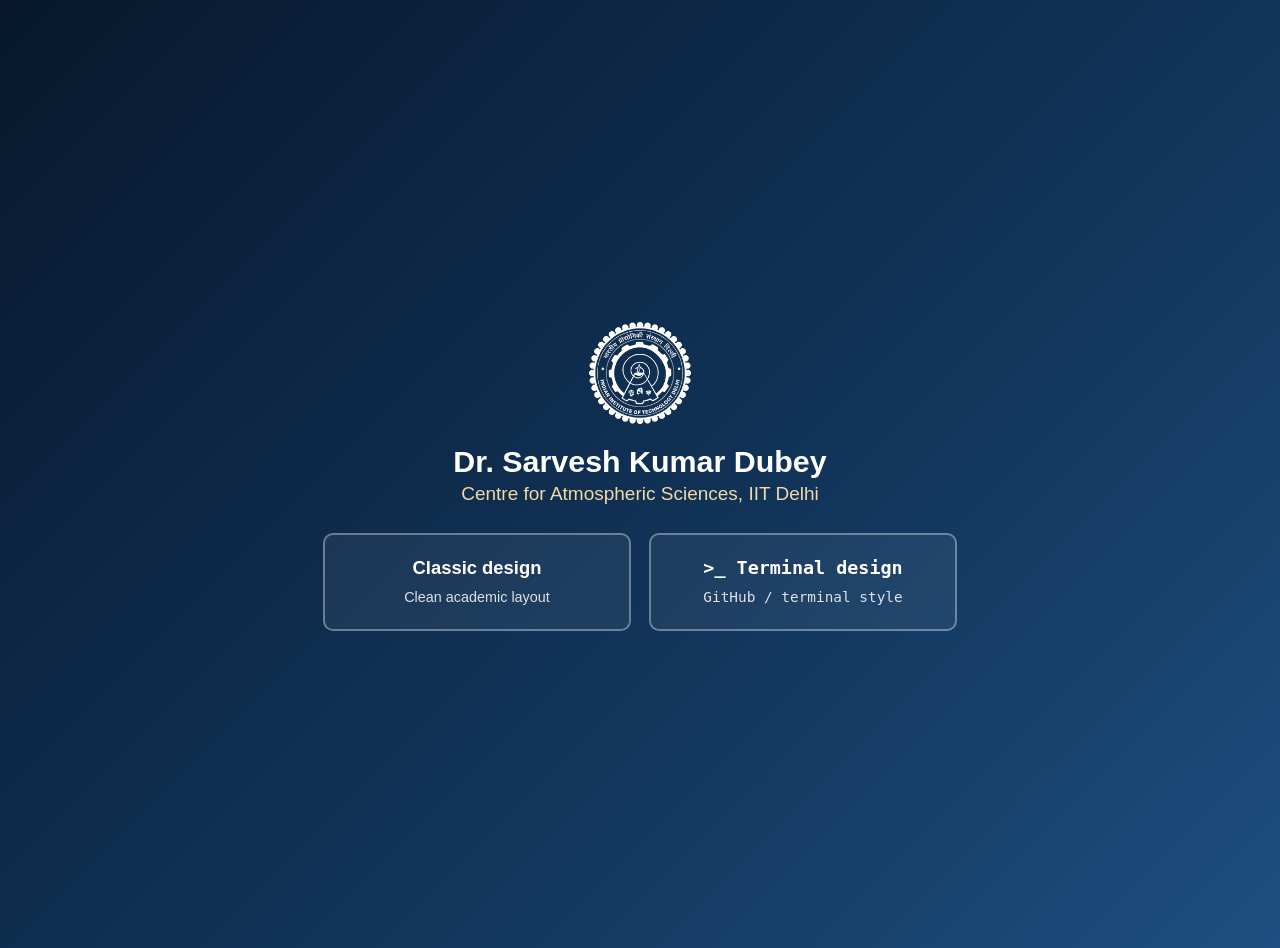
==== index.html @ dd03284f "Faculty website for Dr. Sarvesh Kumar Dubey: classic and terminal designs Co-Authored-By: Claude Opu" ====
<!DOCTYPE html>
<html lang="en">
<head>
  <meta charset="UTF-8">
  <meta name="viewport" content="width=device-width, initial-scale=1">
  <title>Dr. Sarvesh Kumar Dubey | IIT Delhi</title>
  <link rel="icon" href="iitd-logo-white.png">
  <style>
    body {
      margin: 0; min-height: 100vh; display: flex; flex-direction: column; align-items: center; justify-content: center;
      font-family: "Segoe UI", Arial, sans-serif; font-size: 19px; color: #fff; text-align: center; padding: 24px 16px;
      background: linear-gradient(135deg, #07182c, #12355b 60%, #1d4f80);
    }
    img { width: 110px; }
    h1 { font-size: 1.9rem; margin: 16px 0 4px; }
    p { margin: 0 0 28px; color: #f3d9a4; }
    .choices { display: flex; flex-wrap: wrap; gap: 18px; justify-content: center; }
    a {
      display: block; width: 260px; padding: 22px; border-radius: 10px; text-decoration: none; color: #fff;
      border: 2px solid rgba(255,255,255,.35); background: rgba(255,255,255,.06);
    }
    a:hover { border-color: #d6a650; background: rgba(255,255,255,.12); }
    a strong { display: block; font-size: 1.15rem; margin-bottom: 6px; }
    a span { font-size: .9rem; opacity: .85; }
    .term { font-family: Consolas, "DejaVu Sans Mono", monospace; }
  </style>
</head>
<body>
  <img src="iitd-logo-white.png" alt="IIT Delhi logo">
  <h1>Dr. Sarvesh Kumar Dubey</h1>
  <p>Centre for Atmospheric Sciences, IIT Delhi</p>
  <div class="choices">
    <a href="classic/"><strong>Classic design</strong><span>Clean academic layout</span></a>
    <a href="terminal/" class="term"><strong>&gt;_ Terminal design</strong><span>GitHub / terminal style</span></a>
  </div>
</body>
</html>
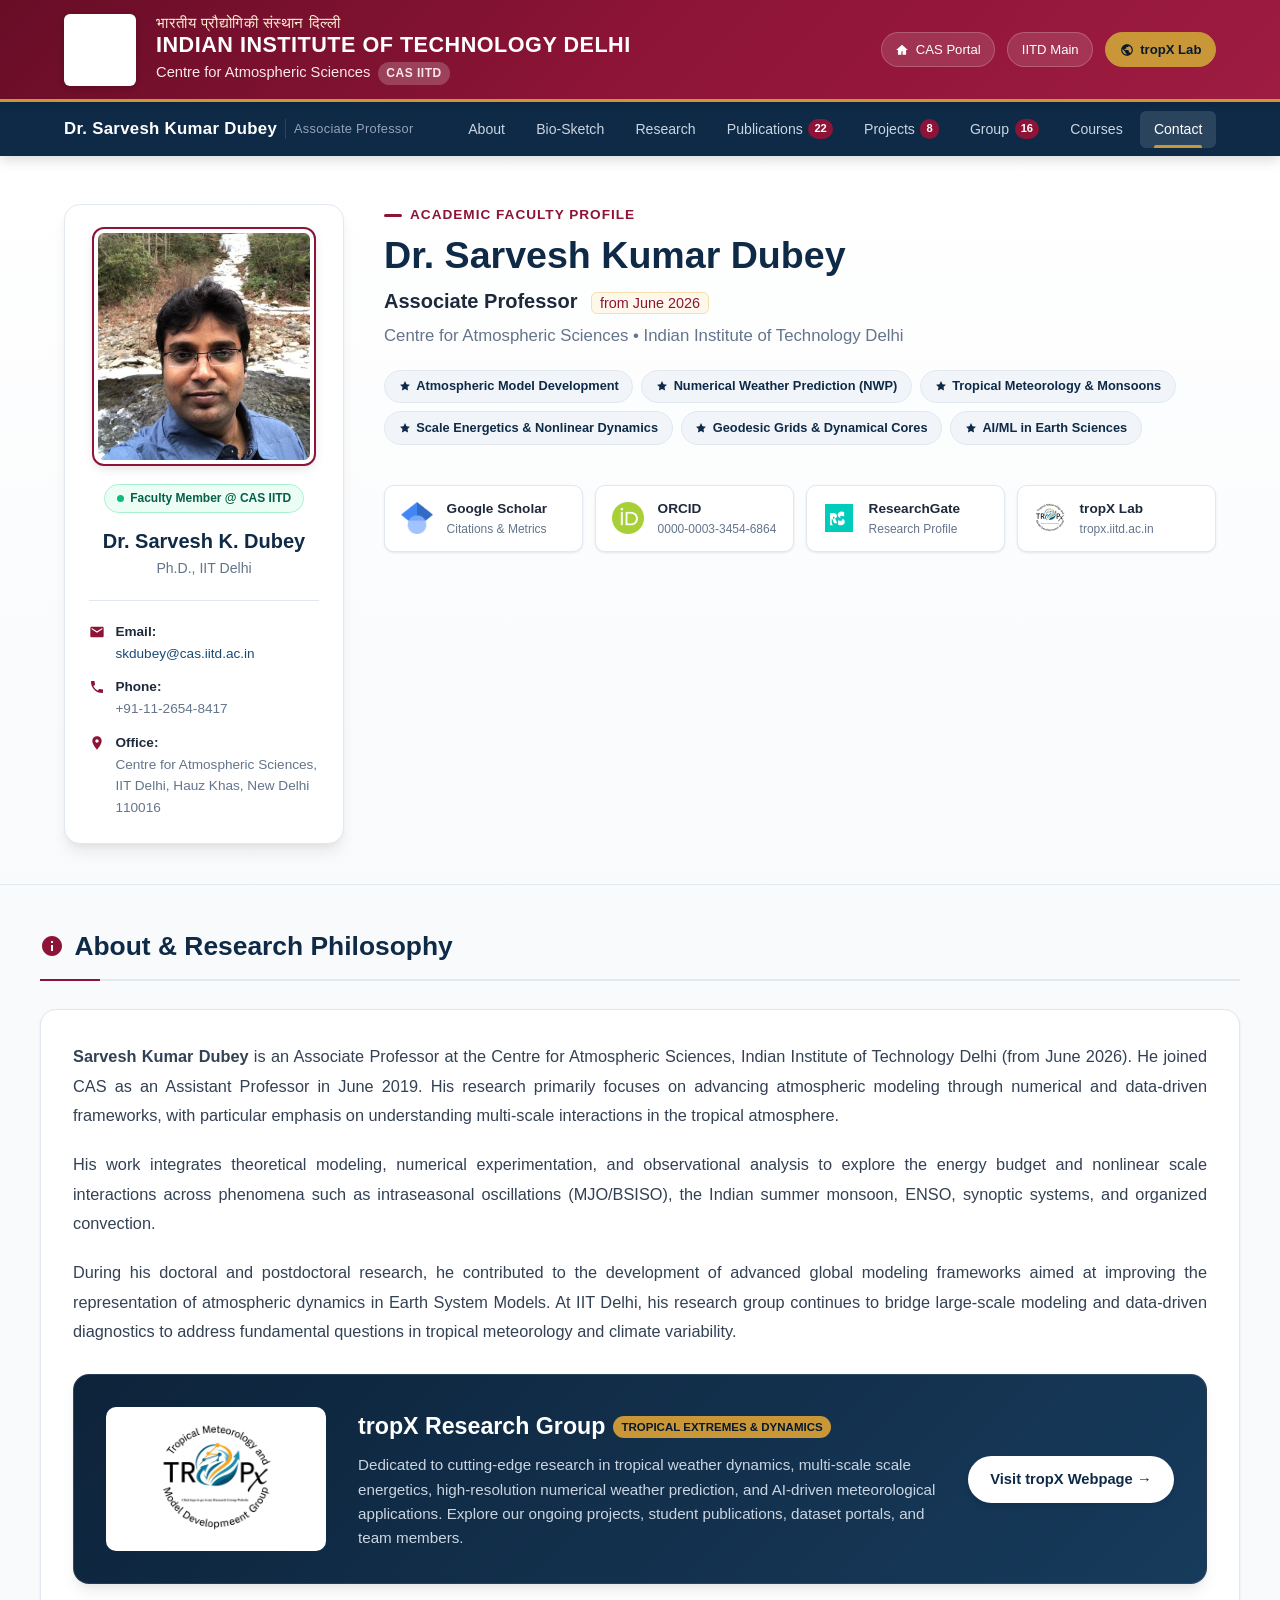
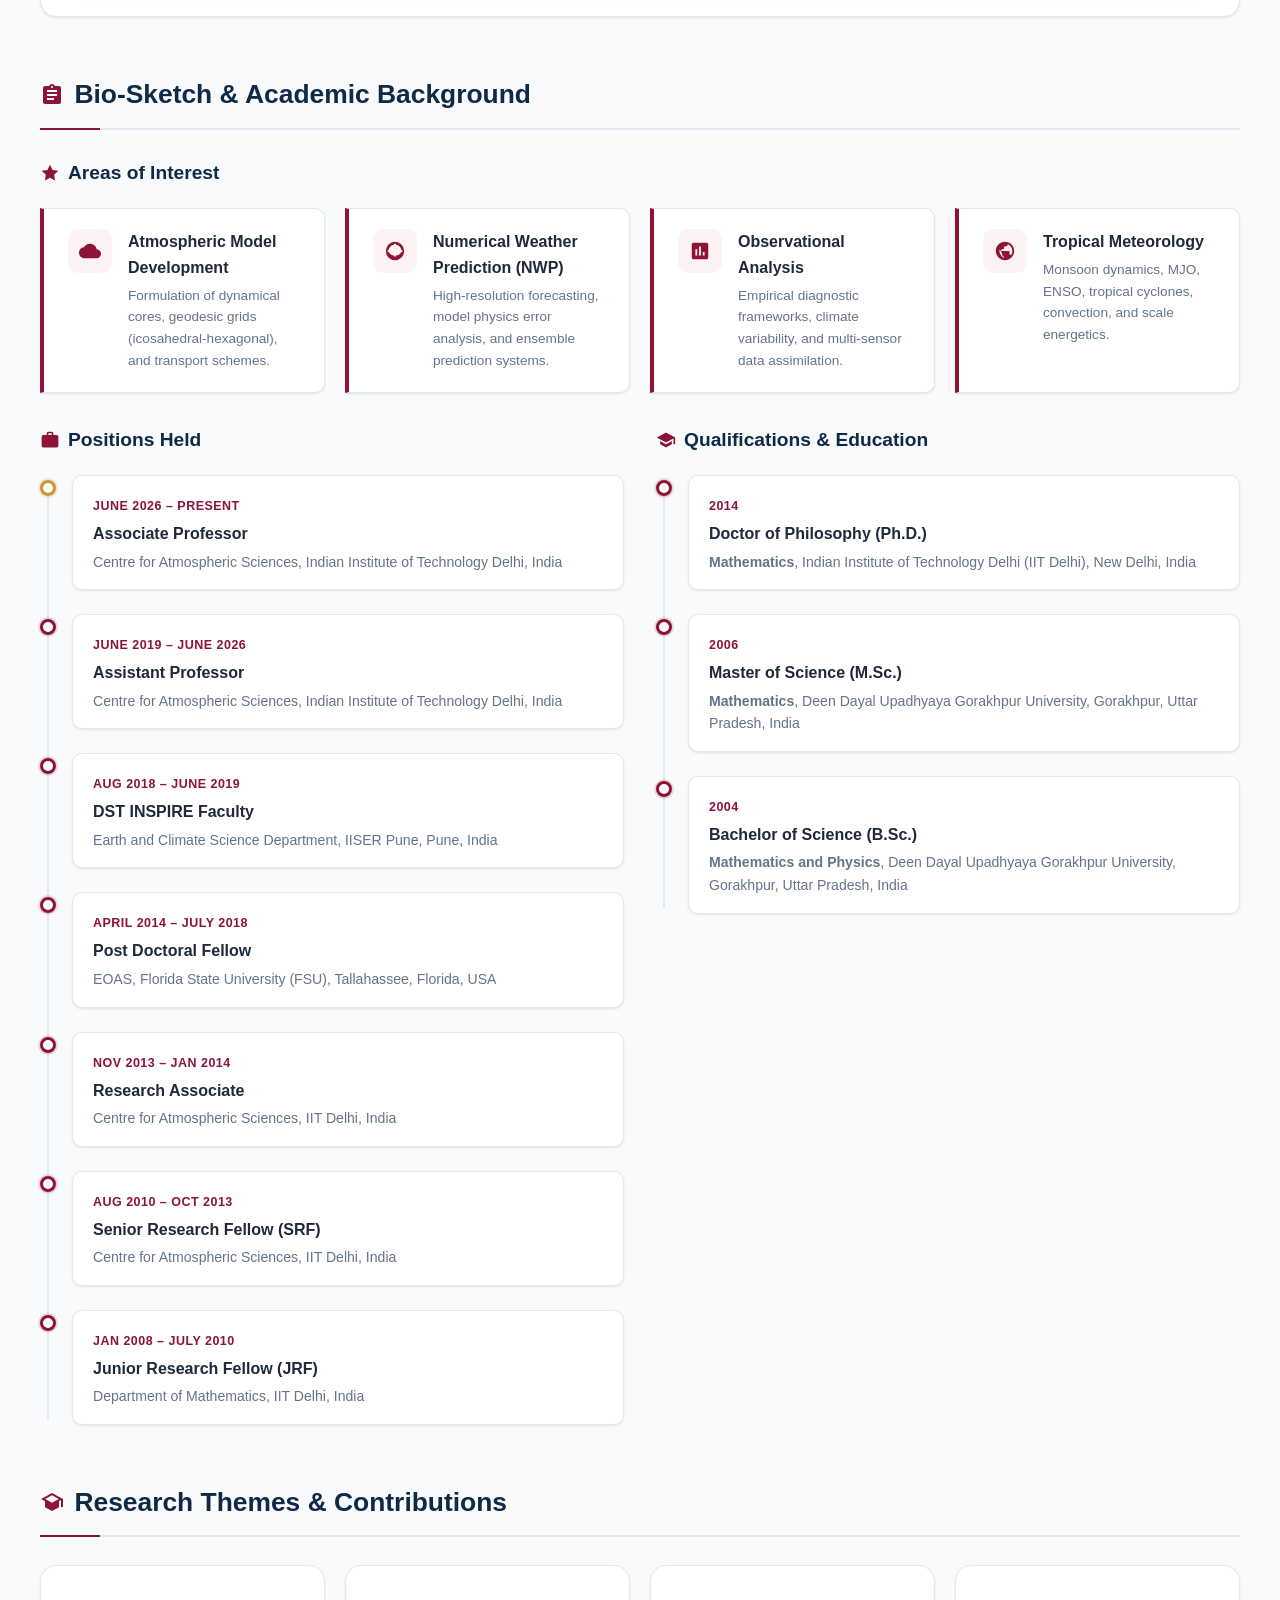
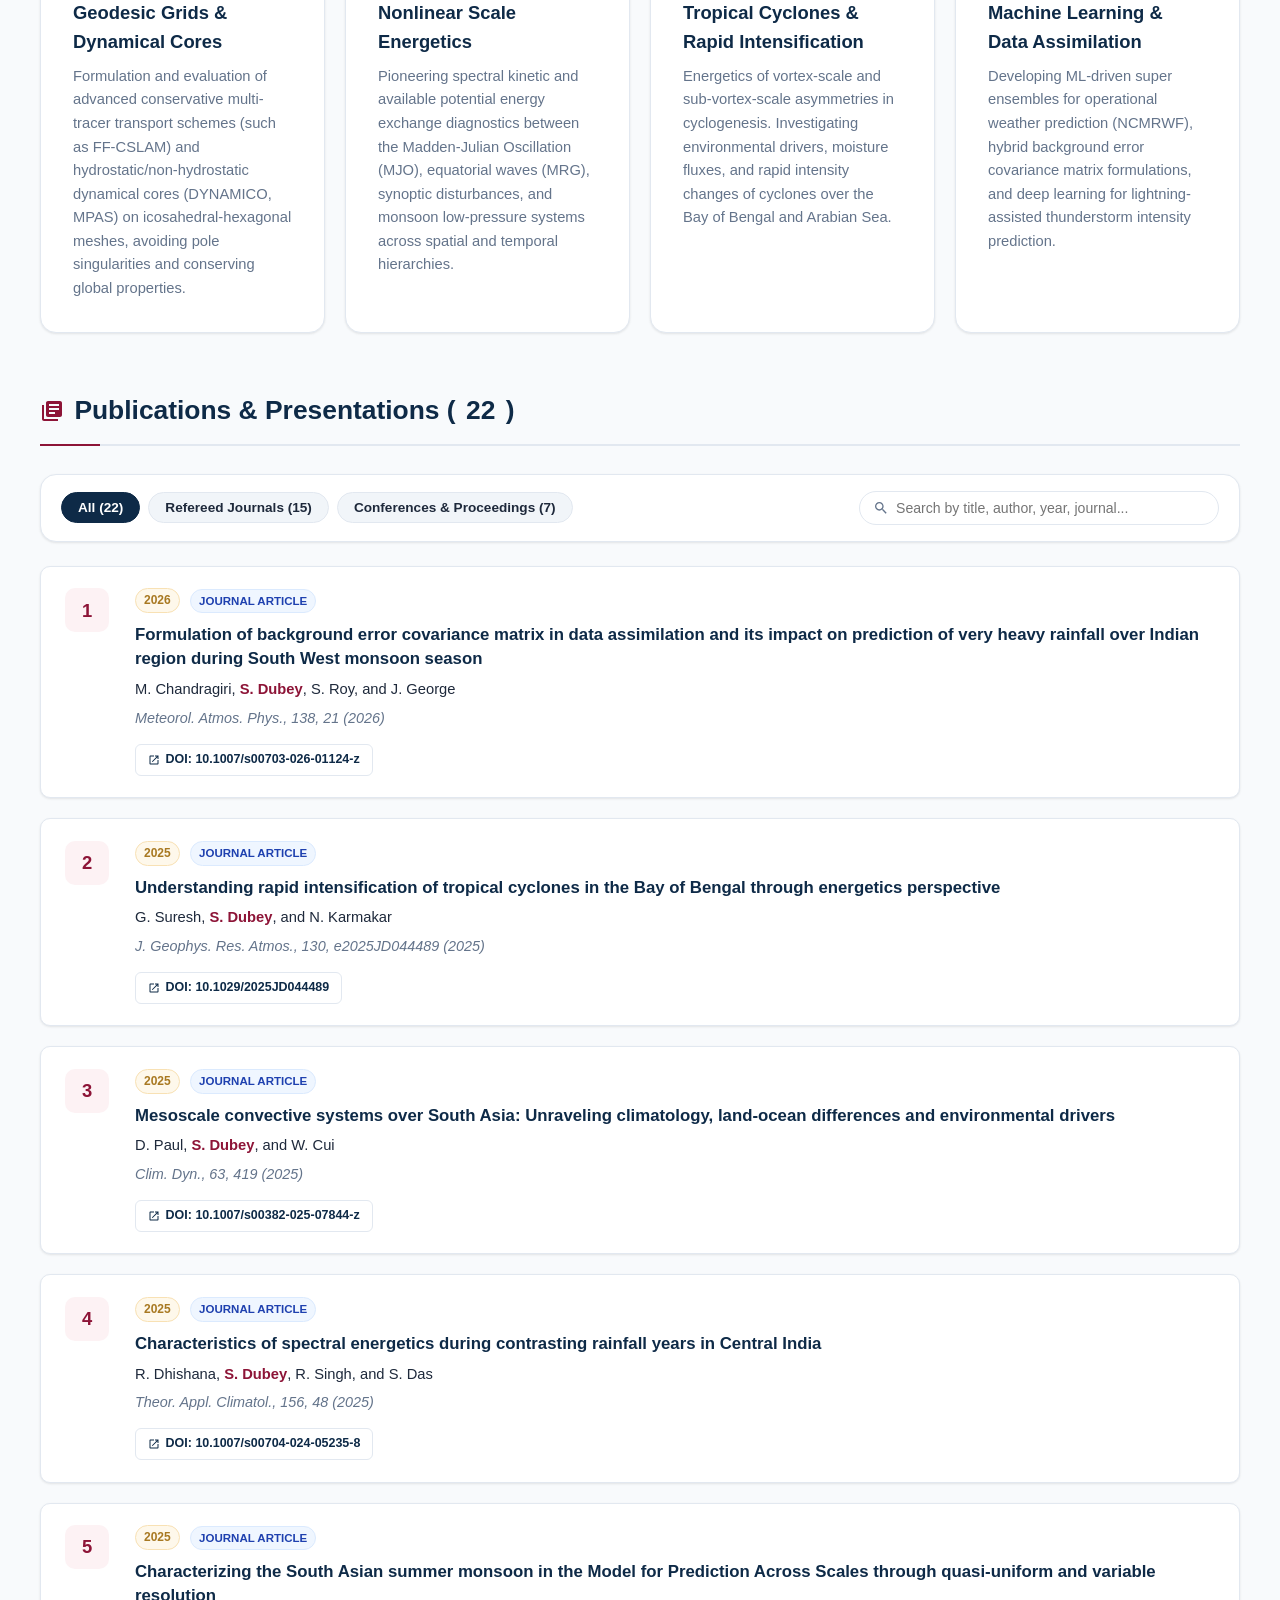
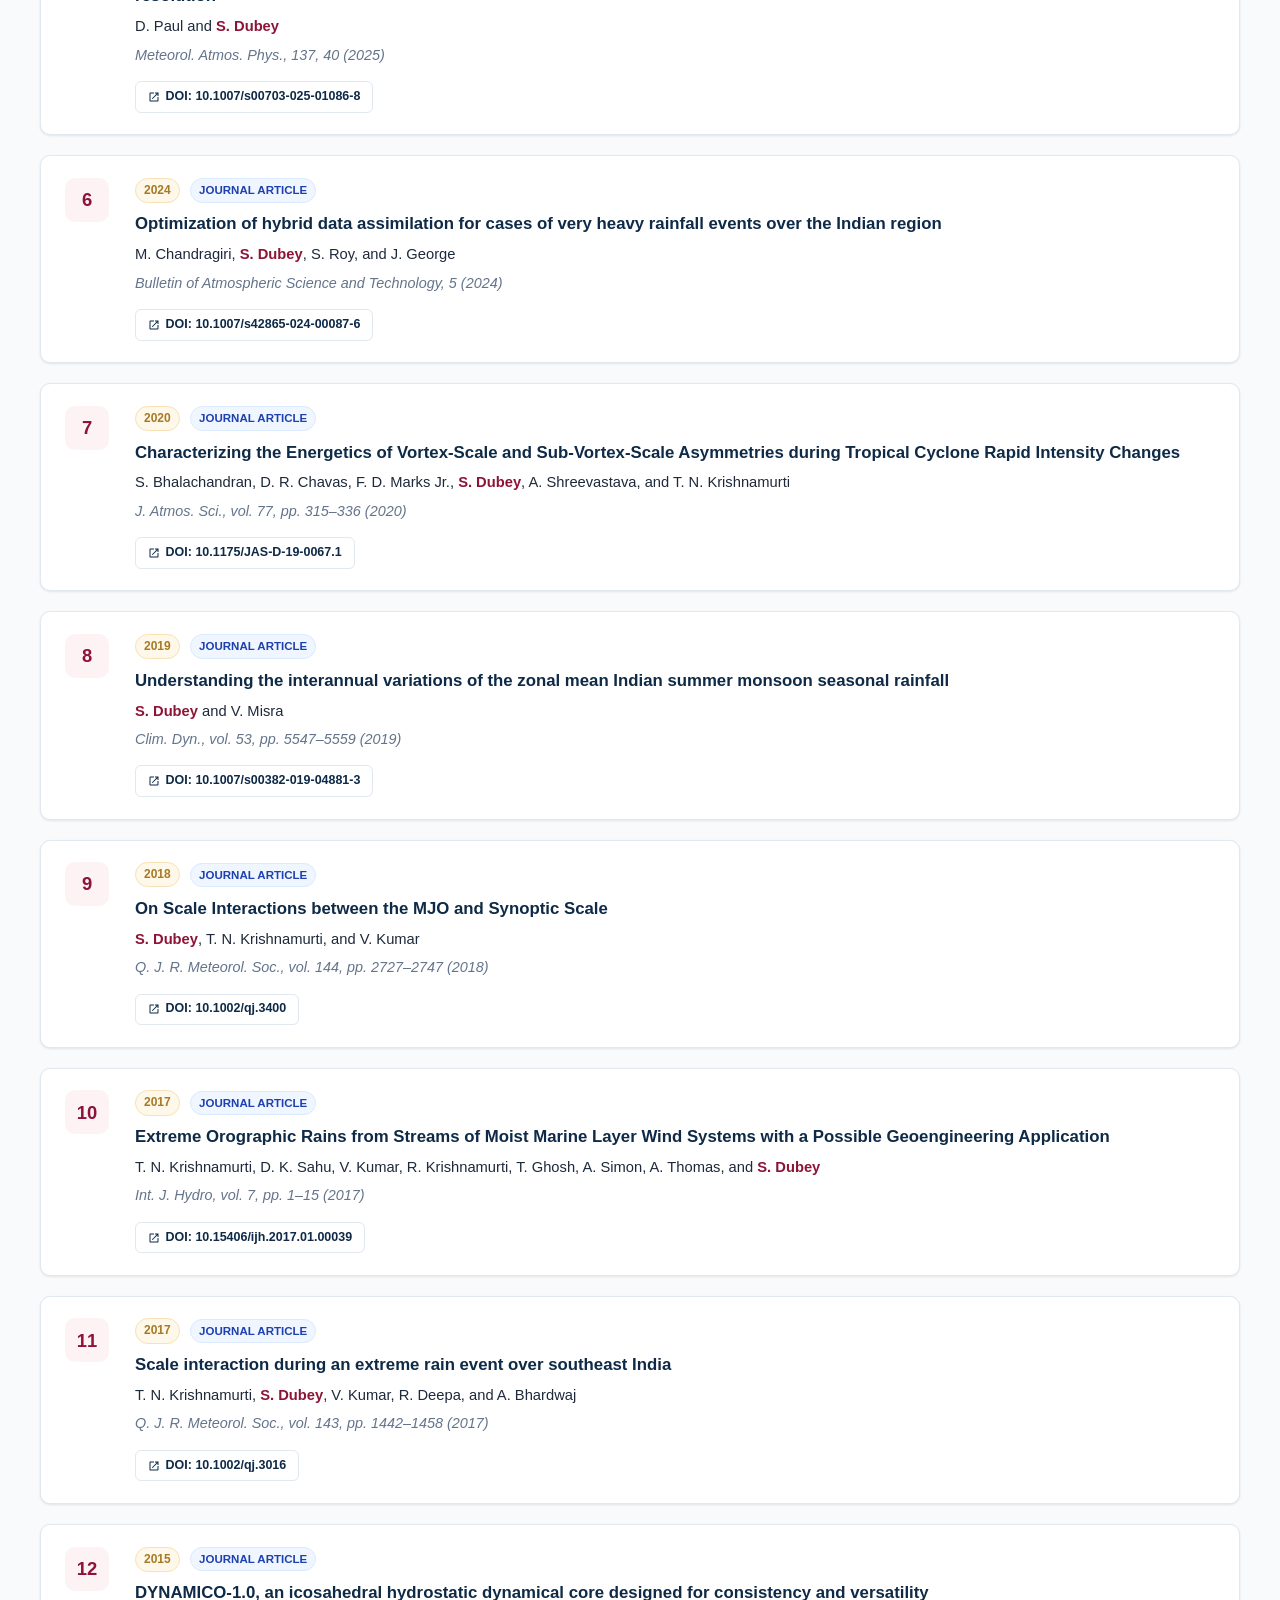
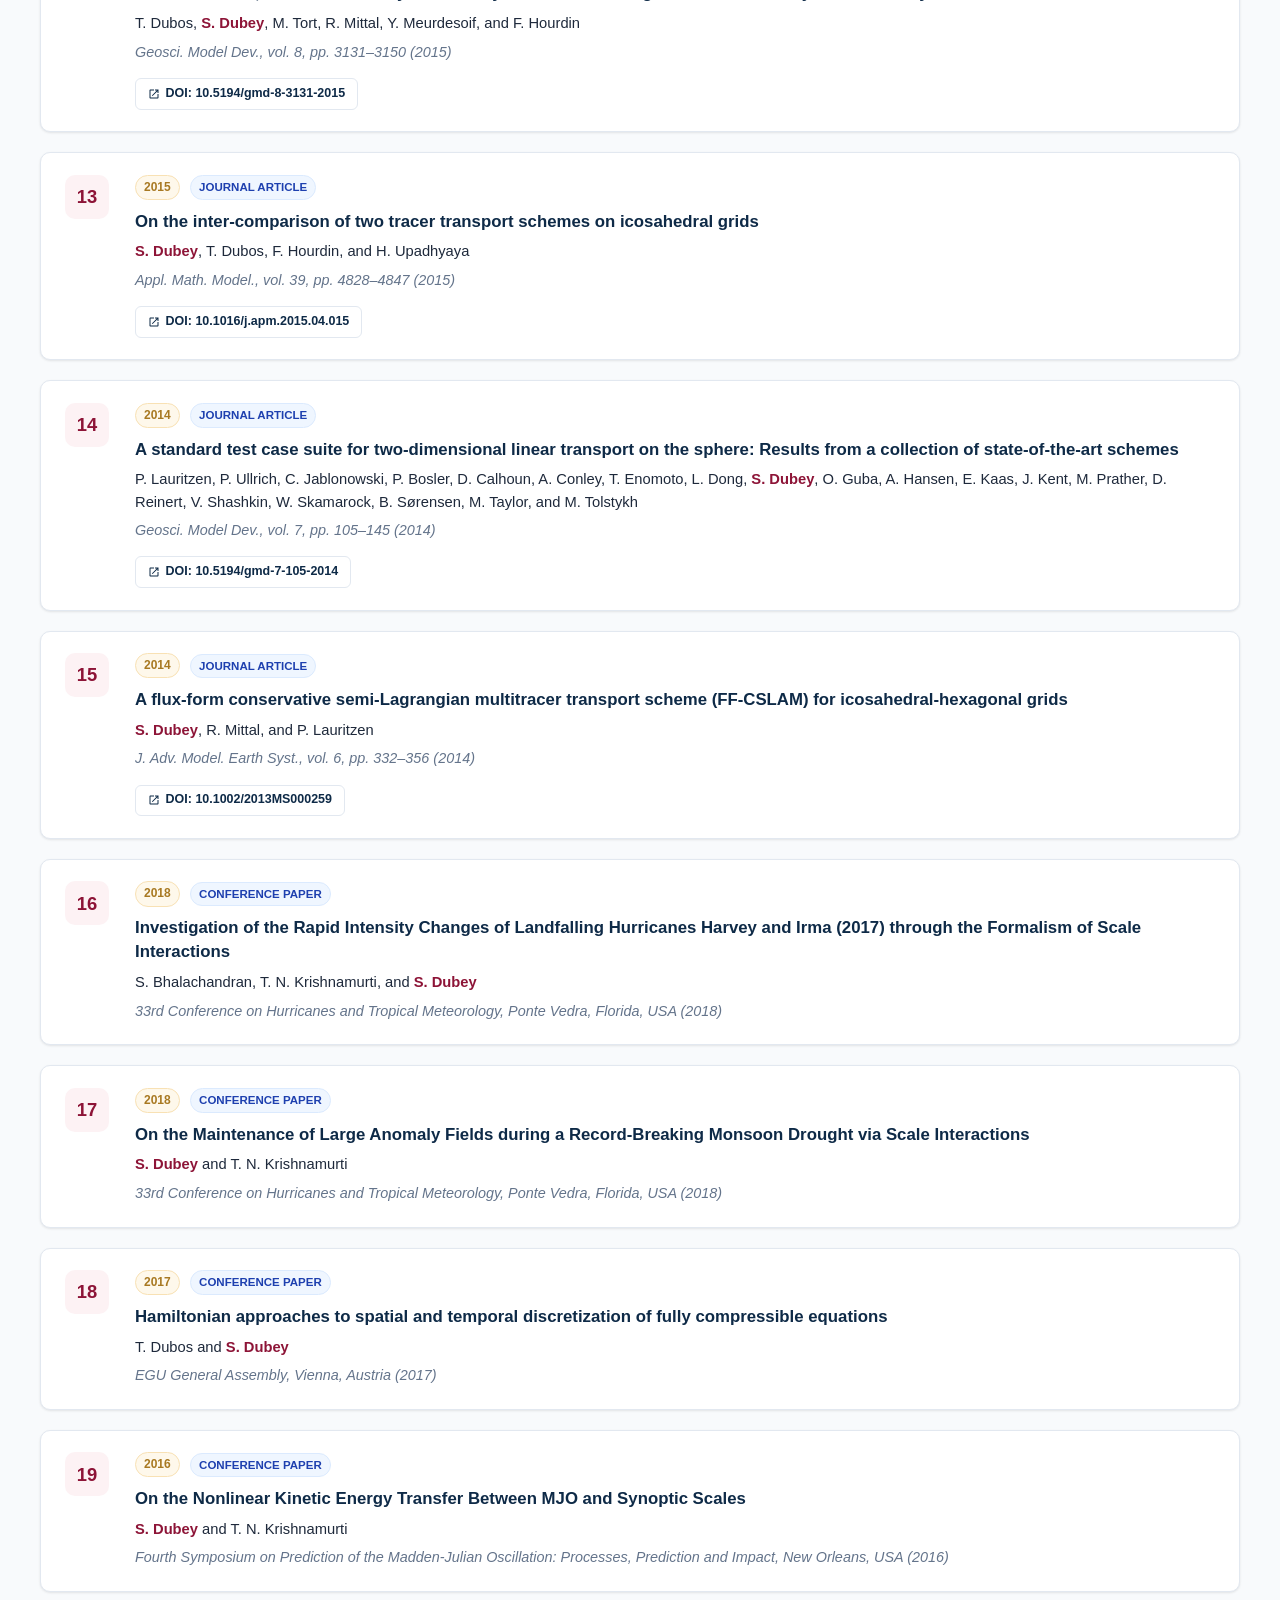
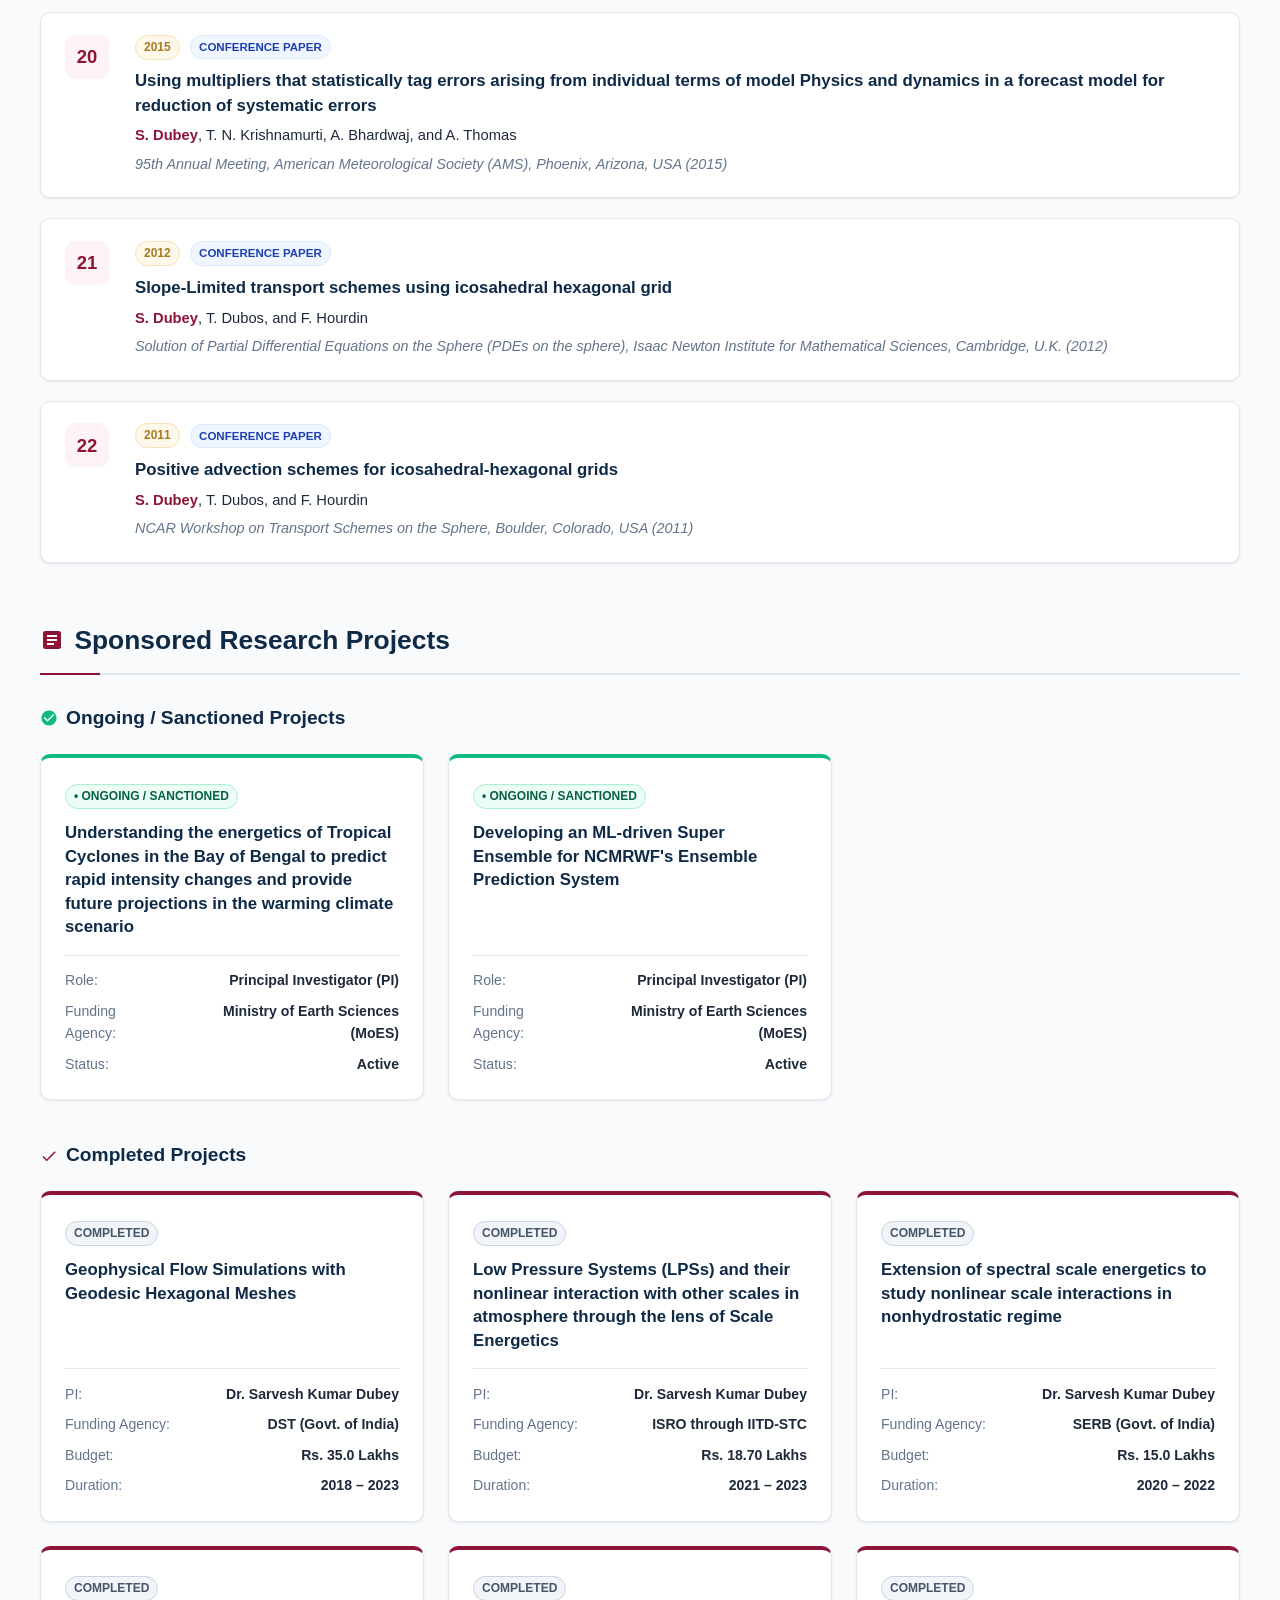
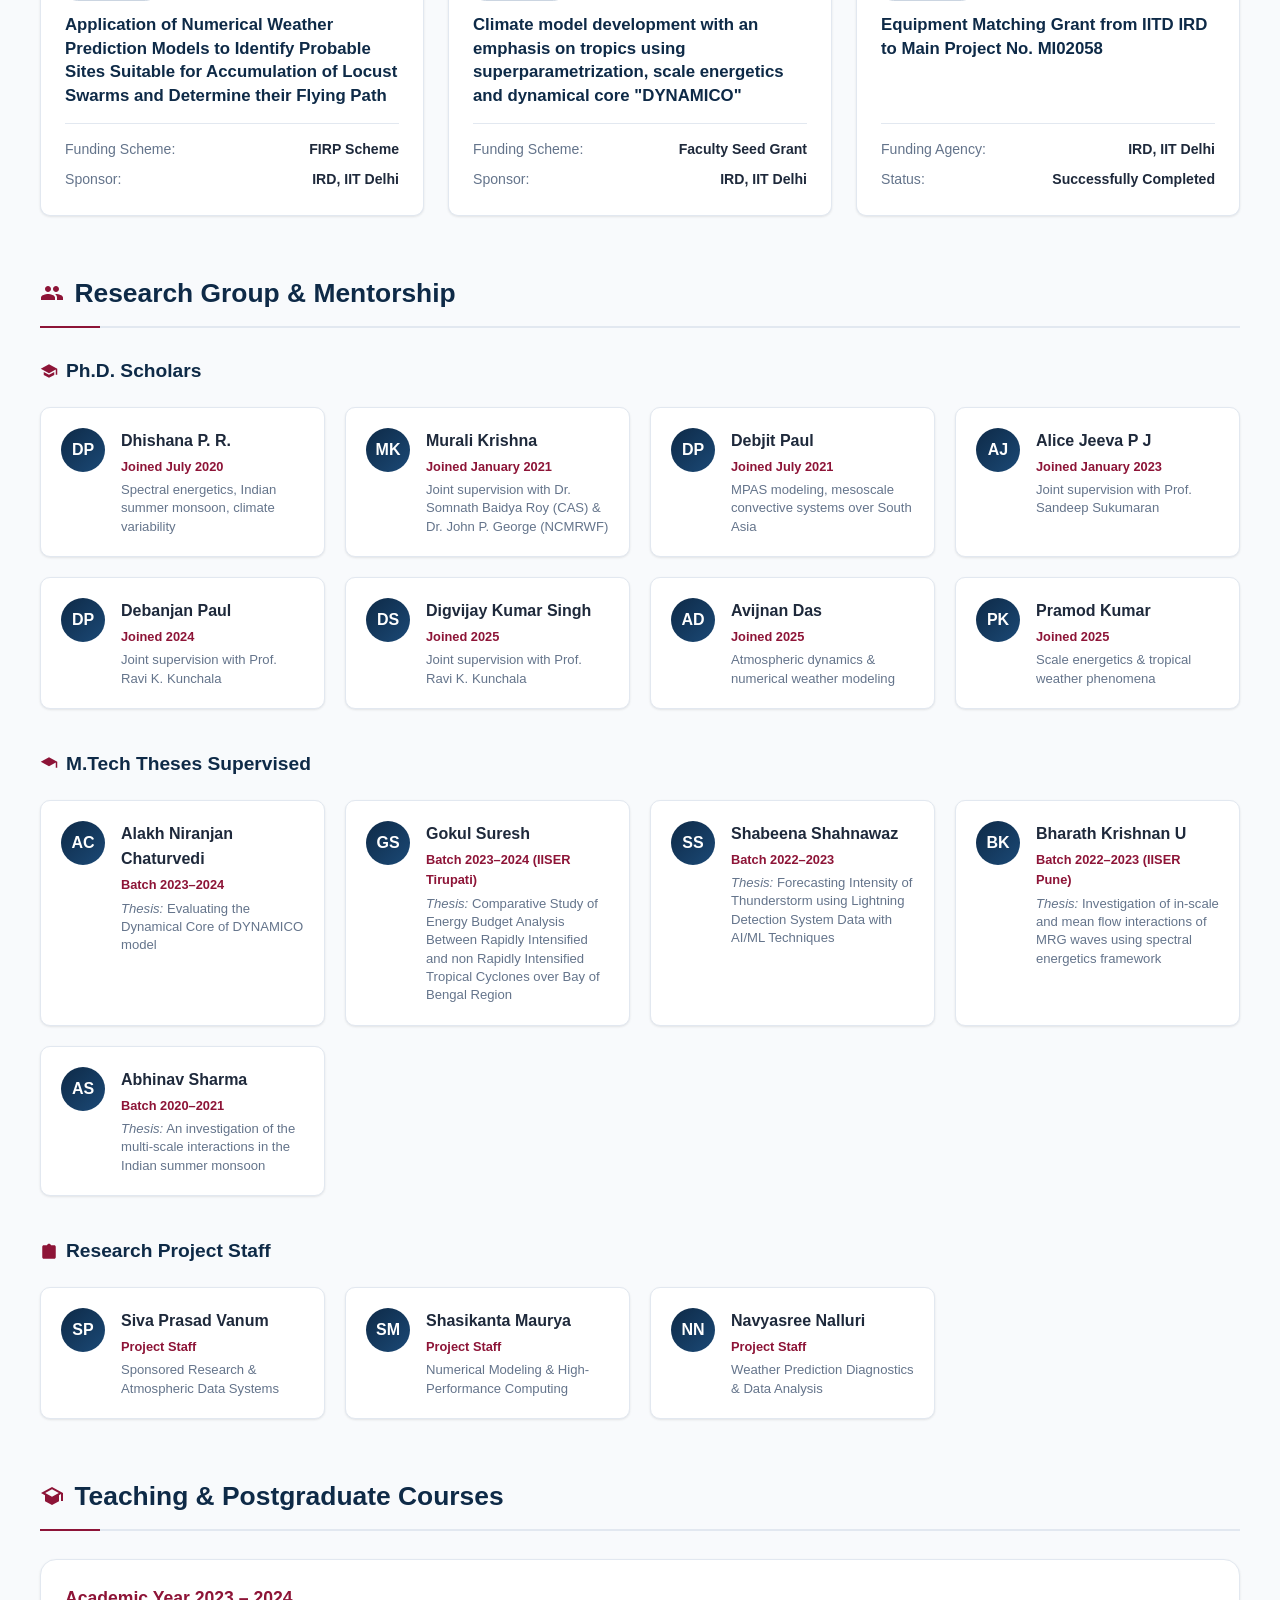
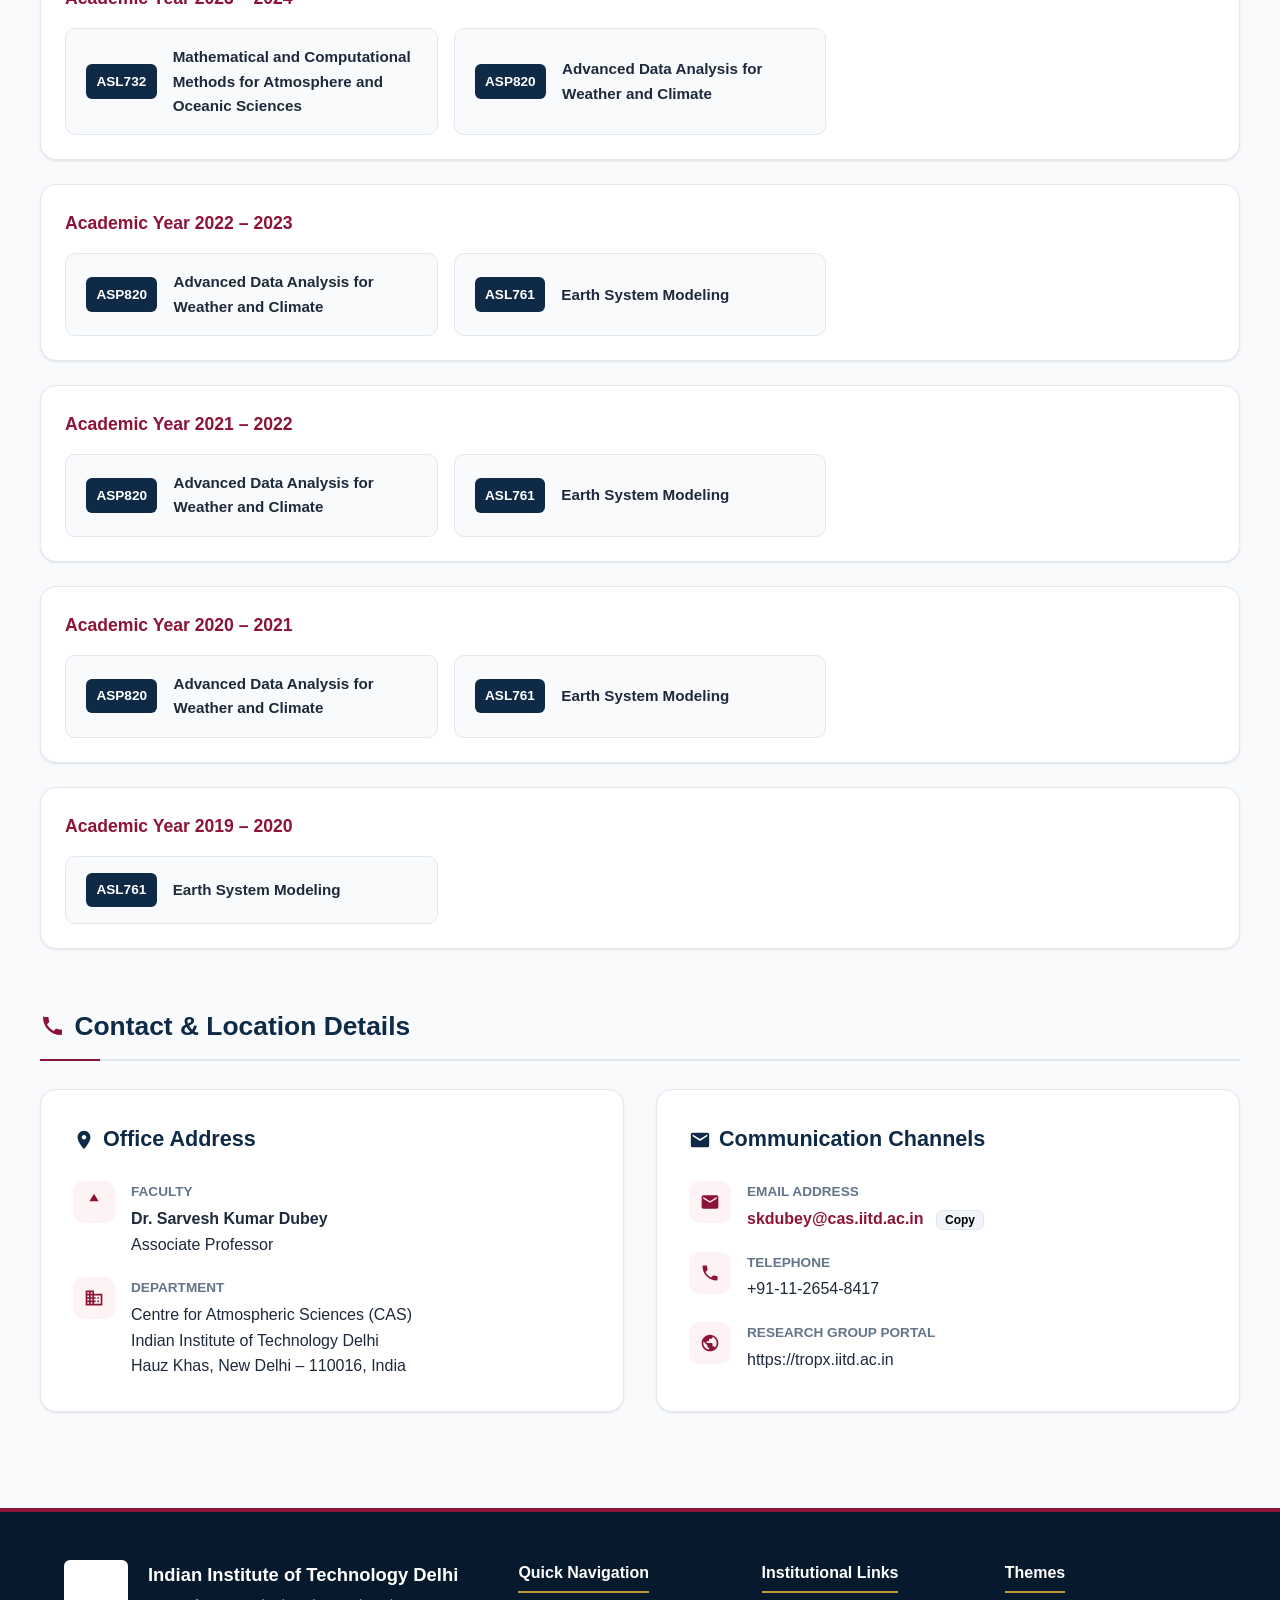
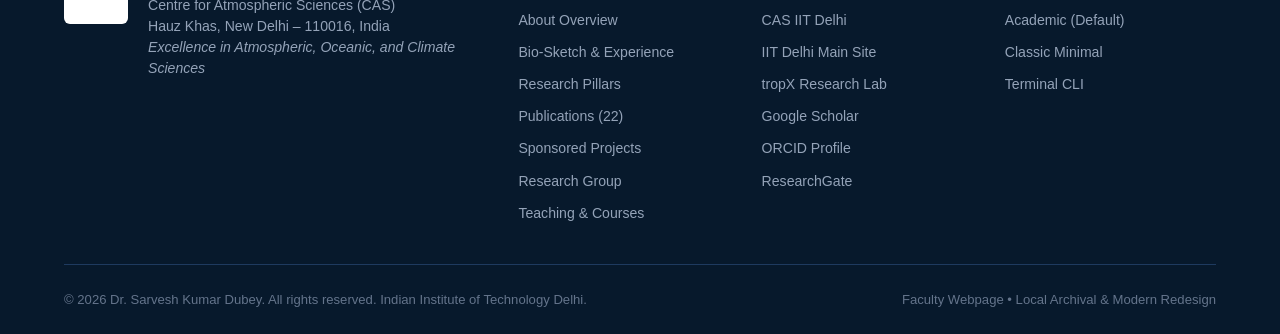
==== commit bfdb4acb: "Deploy modern IIT Delhi faculty website for Dr. Sarvesh Kumar Dubey" ====
--- a/index.html
+++ b/index.html
@@ -2,36 +2,1515 @@
 <html lang="en">
 <head>
   <meta charset="UTF-8">
-  <meta name="viewport" content="width=device-width, initial-scale=1">
-  <title>Dr. Sarvesh Kumar Dubey | IIT Delhi</title>
-  <link rel="icon" href="iitd-logo-white.png">
-  <style>
-    body {
-      margin: 0; min-height: 100vh; display: flex; flex-direction: column; align-items: center; justify-content: center;
-      font-family: "Segoe UI", Arial, sans-serif; font-size: 19px; color: #fff; text-align: center; padding: 24px 16px;
-      background: linear-gradient(135deg, #07182c, #12355b 60%, #1d4f80);
-    }
-    img { width: 110px; }
-    h1 { font-size: 1.9rem; margin: 16px 0 4px; }
-    p { margin: 0 0 28px; color: #f3d9a4; }
-    .choices { display: flex; flex-wrap: wrap; gap: 18px; justify-content: center; }
-    a {
-      display: block; width: 260px; padding: 22px; border-radius: 10px; text-decoration: none; color: #fff;
-      border: 2px solid rgba(255,255,255,.35); background: rgba(255,255,255,.06);
-    }
-    a:hover { border-color: #d6a650; background: rgba(255,255,255,.12); }
-    a strong { display: block; font-size: 1.15rem; margin-bottom: 6px; }
-    a span { font-size: .9rem; opacity: .85; }
-    .term { font-family: Consolas, "DejaVu Sans Mono", monospace; }
-  </style>
+  <meta name="viewport" content="width=device-width, initial-scale=1.0">
+  <title>Dr. Sarvesh Kumar Dubey | Centre for Atmospheric Sciences, IIT Delhi</title>
+  <meta name="description" content="Faculty Website of Dr. Sarvesh Kumar Dubey, Associate Professor at the Centre for Atmospheric Sciences, Indian Institute of Technology Delhi. Research in Atmospheric Modeling, NWP, and Multiscale Scale Energetics.">
+  <link rel="stylesheet" href="assets/css/style.css">
+  <link rel="shortcut icon" href="assets/images/iitd_logo_official.png" type="image/png">
 </head>
 <body>
-  <img src="iitd-logo-white.png" alt="IIT Delhi logo">
-  <h1>Dr. Sarvesh Kumar Dubey</h1>
-  <p>Centre for Atmospheric Sciences, IIT Delhi</p>
-  <div class="choices">
-    <a href="classic/"><strong>Classic design</strong><span>Clean academic layout</span></a>
-    <a href="terminal/" class="term"><strong>&gt;_ Terminal design</strong><span>GitHub / terminal style</span></a>
-  </div>
+
+  <!-- ========================================================================
+       TOP INSTITUTIONAL BANNER (IIT DELHI BRANDING)
+       ======================================================================== -->
+  <header class="iitd-topbar">
+    <div class="container iitd-topbar-content">
+      <div class="iitd-brand-group">
+        <a href="https://home.iitd.ac.in" target="_blank" rel="noopener noreferrer" class="iitd-logo-badge" title="IIT Delhi Official Website">
+          <img src="assets/images/iitd_logo_official.png" alt="IIT Delhi Crest Logo">
+        </a>
+        <div class="iitd-titles">
+          <span class="iitd-hindi-name">भारतीय प्रौद्योगिकी संस्थान दिल्ली</span>
+          <span class="iitd-english-name">Indian Institute of Technology Delhi</span>
+          <span class="iitd-dept-name">
+            Centre for Atmospheric Sciences
+            <span class="badge">CAS IITD</span>
+          </span>
+        </div>
+      </div>
+
+      <div class="iitd-topbar-links">
+        <a href="https://cas.iitd.ac.in" target="_blank" rel="noopener noreferrer" class="top-pill-link">
+          <svg width="14" height="14" fill="currentColor" viewBox="0 0 24 24"><path d="M12 3L2 12h3v8h6v-6h2v6h6v-8h3L12 3z"/></svg>
+          CAS Portal
+        </a>
+        <a href="https://home.iitd.ac.in" target="_blank" rel="noopener noreferrer" class="top-pill-link">
+          IITD Main
+        </a>
+        <a href="https://tropx.iitd.ac.in" target="_blank" rel="noopener noreferrer" class="top-pill-link highlight">
+          <svg width="14" height="14" fill="currentColor" viewBox="0 0 24 24"><path d="M12 2C6.48 2 2 6.48 2 12s4.48 10 10 10 10-4.48 10-10S17.52 2 12 2zm-1 17.93c-3.95-.49-7-3.85-7-7.93 0-.62.08-1.21.21-1.79L9 15v1c0 1.1.9 2 2 2v1.93zm6.9-2.54c-.26-.81-1-1.39-1.9-1.39h-1v-3c0-.55-.45-1-1-1H8v-2h2c.55 0 1-.45 1-1V7h2c1.1 0 2-.9 2-2v-.41c2.93 1.19 5 4.06 5 7.41 0 2.08-.8 3.97-2.1 5.39z"/></svg>
+          tropX Lab
+        </a>
+      </div>
+    </div>
+  </header>
+
+  <!-- ========================================================================
+       STICKY FACULTY NAVIGATION BAR
+       ======================================================================== -->
+  <nav class="main-nav-wrapper">
+    <div class="container main-nav">
+      <a href="#about" class="nav-faculty-name">
+        Dr. Sarvesh Kumar Dubey
+        <span class="sub-role">Associate Professor</span>
+      </a>
+
+      <button class="mobile-menu-btn" id="mobileMenuBtn" aria-label="Toggle Navigation Menu">
+        &#9776;
+      </button>
+
+      <ul class="nav-menu" id="navMenu">
+        <li class="nav-item"><a href="#about" class="nav-link active">About</a></li>
+        <li class="nav-item"><a href="#biosketch" class="nav-link">Bio-Sketch</a></li>
+        <li class="nav-item"><a href="#research" class="nav-link">Research</a></li>
+        <li class="nav-item"><a href="#publications" class="nav-link">Publications <span class="badge-count">22</span></a></li>
+        <li class="nav-item"><a href="#projects" class="nav-link">Projects <span class="badge-count">8</span></a></li>
+        <li class="nav-item"><a href="#students" class="nav-link">Group <span class="badge-count">16</span></a></li>
+        <li class="nav-item"><a href="#courses" class="nav-link">Courses</a></li>
+        <li class="nav-item"><a href="#contact" class="nav-link">Contact</a></li>
+      </ul>
+    </div>
+  </nav>
+
+  <!-- ========================================================================
+       HERO / PROFILE OVERVIEW SECTION
+       ======================================================================== -->
+  <section class="hero-section" id="hero">
+    <div class="container">
+      <div class="profile-grid">
+        
+        <!-- Left Profile Card -->
+        <aside class="profile-card">
+          <div class="photo-container">
+            <img src="assets/images/myphoto.jpeg" alt="Dr. Sarvesh Kumar Dubey">
+          </div>
+          
+          <div class="profile-status-badge">Faculty Member @ CAS IITD</div>
+          
+          <h2 style="font-size: 1.25rem; font-weight: 700; color: var(--iitd-navy);">Dr. Sarvesh K. Dubey</h2>
+          <p style="font-size: 0.88rem; color: var(--text-muted); margin-bottom: 0.5rem;">Ph.D., IIT Delhi</p>
+
+          <ul class="quick-contact-list">
+            <li class="quick-contact-item">
+              <svg width="16" height="16" fill="currentColor" viewBox="0 0 24 24"><path d="M20 4H4c-1.1 0-1.99.9-1.99 2L2 18c0 1.1.9 2 2 2h16c1.1 0 2-.9 2-2V6c0-1.1-.9-2-2-2zm0 4l-8 5-8-5V6l8 5 8-5v2z"/></svg>
+              <div>
+                <strong>Email:</strong><br>
+                <a href="mailto:skdubey@cas.iitd.ac.in">skdubey@cas.iitd.ac.in</a>
+              </div>
+            </li>
+            <li class="quick-contact-item">
+              <svg width="16" height="16" fill="currentColor" viewBox="0 0 24 24"><path d="M6.62 10.79c1.44 2.83 3.76 5.14 6.59 6.59l2.2-2.2c.27-.27.67-.36 1.02-.24 1.12.37 2.33.57 3.57.57.55 0 1 .45 1 1V20c0 .55-.45 1-1 1-9.39 0-17-7.61-17-17 0-.55.45-1 1-1h3.5c.55 0 1 .45 1 1 0 1.25.2 2.45.57 3.57.11.35.03.74-.25 1.02l-2.2 2.2z"/></svg>
+              <div>
+                <strong>Phone:</strong><br>
+                <span>+91-11-2654-8417</span>
+              </div>
+            </li>
+            <li class="quick-contact-item">
+              <svg width="16" height="16" fill="currentColor" viewBox="0 0 24 24"><path d="M12 2C8.13 2 5 5.13 5 9c0 5.25 7 13 7 13s7-7.75 7-13c0-3.87-3.13-7-7-7zm0 9.5c-1.38 0-2.5-1.12-2.5-2.5s1.12-2.5 2.5-2.5 2.5 1.12 2.5 2.5-1.12 2.5-2.5 2.5z"/></svg>
+              <div>
+                <strong>Office:</strong><br>
+                <span>Centre for Atmospheric Sciences, IIT Delhi, Hauz Khas, New Delhi 110016</span>
+              </div>
+            </li>
+          </ul>
+        </aside>
+
+        <!-- Right Hero Information -->
+        <div class="profile-hero-content">
+          <span class="faculty-title-tag">Academic Faculty Profile</span>
+          <h1 class="faculty-main-heading">Dr. Sarvesh Kumar Dubey</h1>
+          
+          <div class="faculty-designation">
+            Associate Professor 
+            <span class="tenure-note">from June 2026</span>
+          </div>
+          <div class="faculty-affiliation">
+            Centre for Atmospheric Sciences &bull; Indian Institute of Technology Delhi
+          </div>
+
+          <!-- Research Focus Tags -->
+          <div class="faculty-research-tags">
+            <span class="research-tag">
+              <svg width="12" height="12" fill="currentColor" viewBox="0 0 24 24"><path d="M12 2l3.09 6.26L22 9.27l-5 4.87 1.18 6.88L12 17.77l-6.18 3.25L7 14.14 2 9.27l6.91-1.01L12 2z"/></svg>
+              Atmospheric Model Development
+            </span>
+            <span class="research-tag">
+              <svg width="12" height="12" fill="currentColor" viewBox="0 0 24 24"><path d="M12 2l3.09 6.26L22 9.27l-5 4.87 1.18 6.88L12 17.77l-6.18 3.25L7 14.14 2 9.27l6.91-1.01L12 2z"/></svg>
+              Numerical Weather Prediction (NWP)
+            </span>
+            <span class="research-tag">
+              <svg width="12" height="12" fill="currentColor" viewBox="0 0 24 24"><path d="M12 2l3.09 6.26L22 9.27l-5 4.87 1.18 6.88L12 17.77l-6.18 3.25L7 14.14 2 9.27l6.91-1.01L12 2z"/></svg>
+              Tropical Meteorology & Monsoons
+            </span>
+            <span class="research-tag">
+              <svg width="12" height="12" fill="currentColor" viewBox="0 0 24 24"><path d="M12 2l3.09 6.26L22 9.27l-5 4.87 1.18 6.88L12 17.77l-6.18 3.25L7 14.14 2 9.27l6.91-1.01L12 2z"/></svg>
+              Scale Energetics & Nonlinear Dynamics
+            </span>
+            <span class="research-tag">
+              <svg width="12" height="12" fill="currentColor" viewBox="0 0 24 24"><path d="M12 2l3.09 6.26L22 9.27l-5 4.87 1.18 6.88L12 17.77l-6.18 3.25L7 14.14 2 9.27l6.91-1.01L12 2z"/></svg>
+              Geodesic Grids & Dynamical Cores
+            </span>
+            <span class="research-tag">
+              <svg width="12" height="12" fill="currentColor" viewBox="0 0 24 24"><path d="M12 2l3.09 6.26L22 9.27l-5 4.87 1.18 6.88L12 17.77l-6.18 3.25L7 14.14 2 9.27l6.91-1.01L12 2z"/></svg>
+              AI/ML in Earth Sciences
+            </span>
+          </div>
+
+          <!-- Scholarly Profile Badges -->
+          <div class="scholar-badges">
+            <a href="https://scholar.google.co.in/citations?user=Z5Tkv24AAAAJ&hl=en&oi=sra" target="_blank" rel="noopener noreferrer" class="scholar-badge-card">
+              <img src="assets/images/GScholar.png" alt="Google Scholar Logo">
+              <div class="scholar-badge-info">
+                <span class="scholar-badge-name">Google Scholar</span>
+                <span class="scholar-badge-sub">Citations & Metrics</span>
+              </div>
+            </a>
+
+            <a href="https://orcid.org/0000-0003-3454-6864" target="_blank" rel="noopener noreferrer" class="scholar-badge-card">
+              <img src="assets/images/ID.png" alt="ORCID Logo">
+              <div class="scholar-badge-info">
+                <span class="scholar-badge-name">ORCID</span>
+                <span class="scholar-badge-sub">0000-0003-3454-6864</span>
+              </div>
+            </a>
+
+            <a href="https://www.researchgate.net/profile/Sarvesh_Dubey2" target="_blank" rel="noopener noreferrer" class="scholar-badge-card">
+              <img src="assets/images/researchgate.svg" alt="ResearchGate Logo">
+              <div class="scholar-badge-info">
+                <span class="scholar-badge-name">ResearchGate</span>
+                <span class="scholar-badge-sub">Research Profile</span>
+              </div>
+            </a>
+
+            <a href="https://tropx.iitd.ac.in" target="_blank" rel="noopener noreferrer" class="scholar-badge-card">
+              <img src="assets/images/TropXLogo.jpg" alt="tropX Logo" style="border-radius: 4px;">
+              <div class="scholar-badge-info">
+                <span class="scholar-badge-name">tropX Lab</span>
+                <span class="scholar-badge-sub">tropx.iitd.ac.in</span>
+              </div>
+            </a>
+          </div>
+
+        </div>
+
+      </div>
+    </div>
+  </section>
+
+  <!-- ========================================================================
+       MAIN CONTENT CONTAINER
+       ======================================================================== -->
+  <main class="main-content container">
+
+    <!-- 1. ABOUT & LAB SECTION -->
+    <section class="section-wrapper" id="about">
+      <div class="section-header">
+        <h2 class="section-title">
+          <svg width="24" height="24" fill="currentColor" viewBox="0 0 24 24"><path d="M12 2C6.48 2 2 6.48 2 12s4.48 10 10 10 10-4.48 10-10S17.52 2 12 2zm1 15h-2v-6h2v6zm0-8h-2V7h2v2z"/></svg>
+          About & Research Philosophy
+        </h2>
+      </div>
+
+      <div class="content-card">
+        <div class="prose-text">
+          <p>
+            <strong>Sarvesh Kumar Dubey</strong> is an Associate Professor at the Centre for Atmospheric Sciences, Indian Institute of Technology Delhi (from June 2026). He joined CAS as an Assistant Professor in June 2019. His research primarily focuses on advancing atmospheric modeling through numerical and data-driven frameworks, with particular emphasis on understanding multi-scale interactions in the tropical atmosphere.
+          </p>
+          <p>
+            His work integrates theoretical modeling, numerical experimentation, and observational analysis to explore the energy budget and nonlinear scale interactions across phenomena such as intraseasonal oscillations (MJO/BSISO), the Indian summer monsoon, ENSO, synoptic systems, and organized convection.
+          </p>
+          <p>
+            During his doctoral and postdoctoral research, he contributed to the development of advanced global modeling frameworks aimed at improving the representation of atmospheric dynamics in Earth System Models. At IIT Delhi, his research group continues to bridge large-scale modeling and data-driven diagnostics to address fundamental questions in tropical meteorology and climate variability.
+          </p>
+        </div>
+
+        <!-- tropX Group Spotlight Banner -->
+        <div class="tropx-banner-card">
+          <div class="tropx-logo-box">
+            <img src="assets/images/TropXLogo.jpg" alt="tropX Research Group Logo">
+          </div>
+          <div class="tropx-content">
+            <h3>tropX Research Group <span class="tag">Tropical Extremes & Dynamics</span></h3>
+            <p>
+              Dedicated to cutting-edge research in tropical weather dynamics, multi-scale scale energetics, high-resolution numerical weather prediction, and AI-driven meteorological applications. Explore our ongoing projects, student publications, dataset portals, and team members.
+            </p>
+          </div>
+          <div>
+            <a href="https://tropx.iitd.ac.in" target="_blank" rel="noopener noreferrer" class="btn-tropx">
+              Visit tropX Webpage &rarr;
+            </a>
+          </div>
+        </div>
+      </div>
+    </section>
+
+    <!-- 2. BIOSKETCH SECTION -->
+    <section class="section-wrapper" id="biosketch">
+      <div class="section-header">
+        <h2 class="section-title">
+          <svg width="24" height="24" fill="currentColor" viewBox="0 0 24 24"><path d="M19 3h-4.18C14.4 1.84 13.3 1 12 1c-1.3 0-2.4.84-2.82 2H5c-1.1 0-2 .9-2 2v14c0 1.1.9 2 2 2h14c1.1 0 2-.9 2-2V5c0-1.1-.9-2-2-2zm-7 0c.55 0 1 .45 1 1s-.45 1-1 1-1-.45-1-1 .45-1 1-1zm2 14H7v-2h7v2zm3-4H7v-2h10v2zm0-4H7V7h10v2z"/></svg>
+          Bio-Sketch & Academic Background
+        </h2>
+      </div>
+
+      <!-- Core Areas of Interest -->
+      <h3 class="subsection-title">
+        <svg width="20" height="20" fill="currentColor" viewBox="0 0 24 24"><path d="M12 2l3.09 6.26L22 9.27l-5 4.87 1.18 6.88L12 17.77l-6.18 3.25L7 14.14 2 9.27l6.91-1.01L12 2z"/></svg>
+        Areas of Interest
+      </h3>
+      <div class="interest-grid">
+        <div class="interest-card">
+          <div class="interest-icon">
+            <svg width="22" height="22" fill="currentColor" viewBox="0 0 24 24"><path d="M19.35 10.04C18.67 6.59 15.64 4 12 4 9.11 4 6.6 5.64 5.35 8.04 2.34 8.36 0 10.91 0 14c0 3.31 2.69 6 6 6h13c2.76 0 5-2.24 5-5 0-2.64-2.05-4.78-4.65-4.96z"/></svg>
+          </div>
+          <div>
+            <h4>Atmospheric Model Development</h4>
+            <p>Formulation of dynamical cores, geodesic grids (icosahedral-hexagonal), and transport schemes.</p>
+          </div>
+        </div>
+
+        <div class="interest-card">
+          <div class="interest-icon">
+            <svg width="22" height="22" fill="currentColor" viewBox="0 0 24 24"><path d="M12 2a10 10 0 100 20 10 10 0 000-20zm1 14.93V18h-2v-1.07A7.002 7.002 0 015.07 13H4v-2h1.07A7.002 7.002 0 0111 5.07V4h2v1.07A7.002 7.002 0 0118.93 11H20v2h-1.07A7.002 7.002 0 0113 16.93z"/></svg>
+          </div>
+          <div>
+            <h4>Numerical Weather Prediction (NWP)</h4>
+            <p>High-resolution forecasting, model physics error analysis, and ensemble prediction systems.</p>
+          </div>
+        </div>
+
+        <div class="interest-card">
+          <div class="interest-icon">
+            <svg width="22" height="22" fill="currentColor" viewBox="0 0 24 24"><path d="M19 3H5c-1.1 0-2 .9-2 2v14c0 1.1.9 2 2 2h14c1.1 0 2-.9 2-2V5c0-1.1-.9-2-2-2zM9 17H7v-7h2v7zm4 0h-2V7h2v10zm4 0h-2v-4h2v4z"/></svg>
+          </div>
+          <div>
+            <h4>Observational Analysis</h4>
+            <p>Empirical diagnostic frameworks, climate variability, and multi-sensor data assimilation.</p>
+          </div>
+        </div>
+
+        <div class="interest-card">
+          <div class="interest-icon">
+            <svg width="22" height="22" fill="currentColor" viewBox="0 0 24 24"><path d="M12 2C6.48 2 2 6.48 2 12s4.48 10 10 10 10-4.48 10-10S17.52 2 12 2zm1 17.93c-3.95-.49-7-3.85-7-7.93 0-.62.08-1.21.21-1.79L9 15v1c0 1.1.9 2 2 2v1.93zm6.9-2.54c-.26-.81-1-1.39-1.9-1.39h-1v-3c0-.55-.45-1-1-1H8v-2h2c.55 0 1-.45 1-1V7h2c1.1 0 2-.9 2-2v-.41c2.93 1.19 5 4.06 5 7.41 0 2.08-.8 3.97-2.1 5.39z"/></svg>
+          </div>
+          <div>
+            <h4>Tropical Meteorology</h4>
+            <p>Monsoon dynamics, MJO, ENSO, tropical cyclones, convection, and scale energetics.</p>
+          </div>
+        </div>
+      </div>
+
+      <!-- Experience & Qualifications Grid -->
+      <div class="grid-2col">
+        <!-- Positions Held Timeline -->
+        <div>
+          <h3 class="subsection-title">
+            <svg width="20" height="20" fill="currentColor" viewBox="0 0 24 24"><path d="M20 6h-4V4c0-1.11-.89-2-2-2h-4c-1.11 0-2 .89-2 2v2H4c-1.11 0-1.99.89-1.99 2L2 19c0 1.11.89 2 2 2h16c1.11 0 2-.89 2-2V8c0-1.11-.89-2-2-2zm-6 0h-4V4h4v2z"/></svg>
+            Positions Held
+          </h3>
+          <div class="timeline">
+            
+            <div class="timeline-item">
+              <div class="timeline-dot gold"></div>
+              <div class="timeline-content">
+                <span class="timeline-period">June 2026 – Present</span>
+                <h4 class="timeline-role">Associate Professor</h4>
+                <p class="timeline-place">Centre for Atmospheric Sciences, Indian Institute of Technology Delhi, India</p>
+              </div>
+            </div>
+
+            <div class="timeline-item">
+              <div class="timeline-dot"></div>
+              <div class="timeline-content">
+                <span class="timeline-period">June 2019 – June 2026</span>
+                <h4 class="timeline-role">Assistant Professor</h4>
+                <p class="timeline-place">Centre for Atmospheric Sciences, Indian Institute of Technology Delhi, India</p>
+              </div>
+            </div>
+
+            <div class="timeline-item">
+              <div class="timeline-dot"></div>
+              <div class="timeline-content">
+                <span class="timeline-period">Aug 2018 – June 2019</span>
+                <h4 class="timeline-role">DST INSPIRE Faculty</h4>
+                <p class="timeline-place">Earth and Climate Science Department, IISER Pune, Pune, India</p>
+              </div>
+            </div>
+
+            <div class="timeline-item">
+              <div class="timeline-dot"></div>
+              <div class="timeline-content">
+                <span class="timeline-period">April 2014 – July 2018</span>
+                <h4 class="timeline-role">Post Doctoral Fellow</h4>
+                <p class="timeline-place">EOAS, Florida State University (FSU), Tallahassee, Florida, USA</p>
+              </div>
+            </div>
+
+            <div class="timeline-item">
+              <div class="timeline-dot"></div>
+              <div class="timeline-content">
+                <span class="timeline-period">Nov 2013 – Jan 2014</span>
+                <h4 class="timeline-role">Research Associate</h4>
+                <p class="timeline-place">Centre for Atmospheric Sciences, IIT Delhi, India</p>
+              </div>
+            </div>
+
+            <div class="timeline-item">
+              <div class="timeline-dot"></div>
+              <div class="timeline-content">
+                <span class="timeline-period">Aug 2010 – Oct 2013</span>
+                <h4 class="timeline-role">Senior Research Fellow (SRF)</h4>
+                <p class="timeline-place">Centre for Atmospheric Sciences, IIT Delhi, India</p>
+              </div>
+            </div>
+
+            <div class="timeline-item">
+              <div class="timeline-dot"></div>
+              <div class="timeline-content">
+                <span class="timeline-period">Jan 2008 – July 2010</span>
+                <h4 class="timeline-role">Junior Research Fellow (JRF)</h4>
+                <p class="timeline-place">Department of Mathematics, IIT Delhi, India</p>
+              </div>
+            </div>
+
+          </div>
+        </div>
+
+        <!-- Educational Qualifications Timeline -->
+        <div>
+          <h3 class="subsection-title">
+            <svg width="20" height="20" fill="currentColor" viewBox="0 0 24 24"><path d="M5 13.18v4L12 21l7-3.82v-4L12 17l-7-3.82zM12 3L1 9l11 6 9-4.91V17h2V9L12 3z"/></svg>
+            Qualifications & Education
+          </h3>
+          <div class="timeline">
+            
+            <div class="timeline-item">
+              <div class="timeline-dot"></div>
+              <div class="timeline-content">
+                <span class="timeline-period">2014</span>
+                <h4 class="timeline-role">Doctor of Philosophy (Ph.D.)</h4>
+                <p class="timeline-place"><strong>Mathematics</strong>, Indian Institute of Technology Delhi (IIT Delhi), New Delhi, India</p>
+              </div>
+            </div>
+
+            <div class="timeline-item">
+              <div class="timeline-dot"></div>
+              <div class="timeline-content">
+                <span class="timeline-period">2006</span>
+                <h4 class="timeline-role">Master of Science (M.Sc.)</h4>
+                <p class="timeline-place"><strong>Mathematics</strong>, Deen Dayal Upadhyaya Gorakhpur University, Gorakhpur, Uttar Pradesh, India</p>
+              </div>
+            </div>
+
+            <div class="timeline-item">
+              <div class="timeline-dot"></div>
+              <div class="timeline-content">
+                <span class="timeline-period">2004</span>
+                <h4 class="timeline-role">Bachelor of Science (B.Sc.)</h4>
+                <p class="timeline-place"><strong>Mathematics and Physics</strong>, Deen Dayal Upadhyaya Gorakhpur University, Gorakhpur, Uttar Pradesh, India</p>
+              </div>
+            </div>
+
+          </div>
+        </div>
+      </div>
+    </section>
+
+    <!-- 3. RESEARCH PILLARS SECTION -->
+    <section class="section-wrapper" id="research">
+      <div class="section-header">
+        <h2 class="section-title">
+          <svg width="24" height="24" fill="currentColor" viewBox="0 0 24 24"><path d="M12 3L1 9l4 2.18v6L12 21l7-3.82v-6l2-1.09V17h2V9L12 3zm6.82 6L12 12.72 5.18 9 12 5.28 18.82 9z"/></svg>
+          Research Themes & Contributions
+        </h2>
+      </div>
+
+      <div class="interest-grid">
+        <div class="content-card" style="margin-bottom: 0;">
+          <h4 style="color: var(--iitd-navy); font-size: 1.15rem; margin-bottom: 0.5rem;">Geodesic Grids & Dynamical Cores</h4>
+          <p style="font-size: 0.92rem; color: var(--text-muted); line-height: 1.6;">
+            Formulation and evaluation of advanced conservative multi-tracer transport schemes (such as FF-CSLAM) and hydrostatic/non-hydrostatic dynamical cores (DYNAMICO, MPAS) on icosahedral-hexagonal meshes, avoiding pole singularities and conserving global properties.
+          </p>
+        </div>
+
+        <div class="content-card" style="margin-bottom: 0;">
+          <h4 style="color: var(--iitd-navy); font-size: 1.15rem; margin-bottom: 0.5rem;">Nonlinear Scale Energetics</h4>
+          <p style="font-size: 0.92rem; color: var(--text-muted); line-height: 1.6;">
+            Pioneering spectral kinetic and available potential energy exchange diagnostics between the Madden-Julian Oscillation (MJO), equatorial waves (MRG), synoptic disturbances, and monsoon low-pressure systems across spatial and temporal hierarchies.
+          </p>
+        </div>
+
+        <div class="content-card" style="margin-bottom: 0;">
+          <h4 style="color: var(--iitd-navy); font-size: 1.15rem; margin-bottom: 0.5rem;">Tropical Cyclones & Rapid Intensification</h4>
+          <p style="font-size: 0.92rem; color: var(--text-muted); line-height: 1.6;">
+            Energetics of vortex-scale and sub-vortex-scale asymmetries in cyclogenesis. Investigating environmental drivers, moisture fluxes, and rapid intensity changes of cyclones over the Bay of Bengal and Arabian Sea.
+          </p>
+        </div>
+
+        <div class="content-card" style="margin-bottom: 0;">
+          <h4 style="color: var(--iitd-navy); font-size: 1.15rem; margin-bottom: 0.5rem;">Machine Learning & Data Assimilation</h4>
+          <p style="font-size: 0.92rem; color: var(--text-muted); line-height: 1.6;">
+            Developing ML-driven super ensembles for operational weather prediction (NCMRWF), hybrid background error covariance matrix formulations, and deep learning for lightning-assisted thunderstorm intensity prediction.
+          </p>
+        </div>
+      </div>
+    </section>
+
+    <!-- 4. PUBLICATIONS SECTION (WITH LIVE SEARCH & FILTER) -->
+    <section class="section-wrapper" id="publications">
+      <div class="section-header">
+        <h2 class="section-title">
+          <svg width="24" height="24" fill="currentColor" viewBox="0 0 24 24"><path d="M4 6H2v14c0 1.1.9 2 2 2h14v-2H4V6zm16-4H8c-1.1 0-2 .9-2 2v12c0 1.1.9 2 2 2h12c1.1 0 2-.9 2-2V4c0-1.1-.9-2-2-2zm-1 9H9V9h10v2zm-4 4H9v-2h6v2zm4-8H9V5h10v2z"/></svg>
+          Publications & Presentations (<span id="pubVisibleCount">22</span>)
+        </h2>
+      </div>
+
+      <!-- Publication Filter & Search Toolbar -->
+      <div class="pub-toolbar">
+        <div class="pub-filters">
+          <button class="pub-filter-btn active" data-filter="all">All (22)</button>
+          <button class="pub-filter-btn" data-filter="journal">Refereed Journals (15)</button>
+          <button class="pub-filter-btn" data-filter="conference">Conferences & Proceedings (7)</button>
+        </div>
+
+        <div class="pub-search-box">
+          <svg fill="currentColor" viewBox="0 0 24 24"><path d="M15.5 14h-.79l-.28-.27C15.41 12.59 16 11.11 16 9.5 16 5.91 13.09 3 9.5 3S3 5.91 3 9.5 5.91 16 9.5 16c1.61 0 3.09-.59 4.23-1.57l.27.28v.79l5 4.99L20.49 19l-4.99-5zm-6 0C7.01 14 5 11.99 5 9.5S7.01 5 9.5 5 14 7.01 14 9.5 11.99 14 9.5 14z"/></svg>
+          <input type="text" id="pubSearchInput" placeholder="Search by title, author, year, journal...">
+        </div>
+      </div>
+
+      <!-- Publications List -->
+      <div class="pub-list" id="pubList">
+
+        <!-- 1 -->
+        <article class="pub-card" data-type="journal">
+          <div class="pub-index">1</div>
+          <div class="pub-body">
+            <div class="pub-meta-top">
+              <span class="pub-year-badge">2026</span>
+              <span class="pub-type-badge">Journal Article</span>
+            </div>
+            <h3 class="pub-title">Formulation of background error covariance matrix in data assimilation and its impact on prediction of very heavy rainfall over Indian region during South West monsoon season</h3>
+            <p class="pub-authors">M. Chandragiri, <strong>S. Dubey</strong>, S. Roy, and J. George</p>
+            <p class="pub-venue"><em>Meteorol. Atmos. Phys.</em>, 138, 21 (2026)</p>
+            <div class="pub-actions">
+              <a href="https://doi.org/10.1007/s00703-026-01124-z" target="_blank" rel="noopener noreferrer" class="pub-link-btn">
+                <svg width="12" height="12" fill="currentColor" viewBox="0 0 24 24"><path d="M19 19H5V5h7V3H5c-1.11 0-2 .9-2 2v14c0 1.1.89 2 2 2h14c1.1 0 2-.9 2-2v-7h-2v7zM14 3v2h3.59l-9.83 9.83 1.41 1.41L19 6.41V10h2V3h-7z"/></svg>
+                DOI: 10.1007/s00703-026-01124-z
+              </a>
+            </div>
+          </div>
+        </article>
+
+        <!-- 2 -->
+        <article class="pub-card" data-type="journal">
+          <div class="pub-index">2</div>
+          <div class="pub-body">
+            <div class="pub-meta-top">
+              <span class="pub-year-badge">2025</span>
+              <span class="pub-type-badge">Journal Article</span>
+            </div>
+            <h3 class="pub-title">Understanding rapid intensification of tropical cyclones in the Bay of Bengal through energetics perspective</h3>
+            <p class="pub-authors">G. Suresh, <strong>S. Dubey</strong>, and N. Karmakar</p>
+            <p class="pub-venue"><em>J. Geophys. Res. Atmos.</em>, 130, e2025JD044489 (2025)</p>
+            <div class="pub-actions">
+              <a href="https://doi.org/10.1029/2025JD044489" target="_blank" rel="noopener noreferrer" class="pub-link-btn">
+                <svg width="12" height="12" fill="currentColor" viewBox="0 0 24 24"><path d="M19 19H5V5h7V3H5c-1.11 0-2 .9-2 2v14c0 1.1.89 2 2 2h14c1.1 0 2-.9 2-2v-7h-2v7zM14 3v2h3.59l-9.83 9.83 1.41 1.41L19 6.41V10h2V3h-7z"/></svg>
+                DOI: 10.1029/2025JD044489
+              </a>
+            </div>
+          </div>
+        </article>
+
+        <!-- 3 -->
+        <article class="pub-card" data-type="journal">
+          <div class="pub-index">3</div>
+          <div class="pub-body">
+            <div class="pub-meta-top">
+              <span class="pub-year-badge">2025</span>
+              <span class="pub-type-badge">Journal Article</span>
+            </div>
+            <h3 class="pub-title">Mesoscale convective systems over South Asia: Unraveling climatology, land-ocean differences and environmental drivers</h3>
+            <p class="pub-authors">D. Paul, <strong>S. Dubey</strong>, and W. Cui</p>
+            <p class="pub-venue"><em>Clim. Dyn.</em>, 63, 419 (2025)</p>
+            <div class="pub-actions">
+              <a href="https://doi.org/10.1007/s00382-025-07844-z" target="_blank" rel="noopener noreferrer" class="pub-link-btn">
+                <svg width="12" height="12" fill="currentColor" viewBox="0 0 24 24"><path d="M19 19H5V5h7V3H5c-1.11 0-2 .9-2 2v14c0 1.1.89 2 2 2h14c1.1 0 2-.9 2-2v-7h-2v7zM14 3v2h3.59l-9.83 9.83 1.41 1.41L19 6.41V10h2V3h-7z"/></svg>
+                DOI: 10.1007/s00382-025-07844-z
+              </a>
+            </div>
+          </div>
+        </article>
+
+        <!-- 4 -->
+        <article class="pub-card" data-type="journal">
+          <div class="pub-index">4</div>
+          <div class="pub-body">
+            <div class="pub-meta-top">
+              <span class="pub-year-badge">2025</span>
+              <span class="pub-type-badge">Journal Article</span>
+            </div>
+            <h3 class="pub-title">Characteristics of spectral energetics during contrasting rainfall years in Central India</h3>
+            <p class="pub-authors">R. Dhishana, <strong>S. Dubey</strong>, R. Singh, and S. Das</p>
+            <p class="pub-venue"><em>Theor. Appl. Climatol.</em>, 156, 48 (2025)</p>
+            <div class="pub-actions">
+              <a href="https://doi.org/10.1007/s00704-024-05235-8" target="_blank" rel="noopener noreferrer" class="pub-link-btn">
+                <svg width="12" height="12" fill="currentColor" viewBox="0 0 24 24"><path d="M19 19H5V5h7V3H5c-1.11 0-2 .9-2 2v14c0 1.1.89 2 2 2h14c1.1 0 2-.9 2-2v-7h-2v7zM14 3v2h3.59l-9.83 9.83 1.41 1.41L19 6.41V10h2V3h-7z"/></svg>
+                DOI: 10.1007/s00704-024-05235-8
+              </a>
+            </div>
+          </div>
+        </article>
+
+        <!-- 5 -->
+        <article class="pub-card" data-type="journal">
+          <div class="pub-index">5</div>
+          <div class="pub-body">
+            <div class="pub-meta-top">
+              <span class="pub-year-badge">2025</span>
+              <span class="pub-type-badge">Journal Article</span>
+            </div>
+            <h3 class="pub-title">Characterizing the South Asian summer monsoon in the Model for Prediction Across Scales through quasi-uniform and variable resolution</h3>
+            <p class="pub-authors">D. Paul and <strong>S. Dubey</strong></p>
+            <p class="pub-venue"><em>Meteorol. Atmos. Phys.</em>, 137, 40 (2025)</p>
+            <div class="pub-actions">
+              <a href="https://doi.org/10.1007/s00703-025-01086-8" target="_blank" rel="noopener noreferrer" class="pub-link-btn">
+                <svg width="12" height="12" fill="currentColor" viewBox="0 0 24 24"><path d="M19 19H5V5h7V3H5c-1.11 0-2 .9-2 2v14c0 1.1.89 2 2 2h14c1.1 0 2-.9 2-2v-7h-2v7zM14 3v2h3.59l-9.83 9.83 1.41 1.41L19 6.41V10h2V3h-7z"/></svg>
+                DOI: 10.1007/s00703-025-01086-8
+              </a>
+            </div>
+          </div>
+        </article>
+
+        <!-- 6 -->
+        <article class="pub-card" data-type="journal">
+          <div class="pub-index">6</div>
+          <div class="pub-body">
+            <div class="pub-meta-top">
+              <span class="pub-year-badge">2024</span>
+              <span class="pub-type-badge">Journal Article</span>
+            </div>
+            <h3 class="pub-title">Optimization of hybrid data assimilation for cases of very heavy rainfall events over the Indian region</h3>
+            <p class="pub-authors">M. Chandragiri, <strong>S. Dubey</strong>, S. Roy, and J. George</p>
+            <p class="pub-venue"><em>Bulletin of Atmospheric Science and Technology</em>, 5 (2024)</p>
+            <div class="pub-actions">
+              <a href="https://doi.org/10.1007/s42865-024-00087-6" target="_blank" rel="noopener noreferrer" class="pub-link-btn">
+                <svg width="12" height="12" fill="currentColor" viewBox="0 0 24 24"><path d="M19 19H5V5h7V3H5c-1.11 0-2 .9-2 2v14c0 1.1.89 2 2 2h14c1.1 0 2-.9 2-2v-7h-2v7zM14 3v2h3.59l-9.83 9.83 1.41 1.41L19 6.41V10h2V3h-7z"/></svg>
+                DOI: 10.1007/s42865-024-00087-6
+              </a>
+            </div>
+          </div>
+        </article>
+
+        <!-- 7 -->
+        <article class="pub-card" data-type="journal">
+          <div class="pub-index">7</div>
+          <div class="pub-body">
+            <div class="pub-meta-top">
+              <span class="pub-year-badge">2020</span>
+              <span class="pub-type-badge">Journal Article</span>
+            </div>
+            <h3 class="pub-title">Characterizing the Energetics of Vortex-Scale and Sub-Vortex-Scale Asymmetries during Tropical Cyclone Rapid Intensity Changes</h3>
+            <p class="pub-authors">S. Bhalachandran, D. R. Chavas, F. D. Marks Jr., <strong>S. Dubey</strong>, A. Shreevastava, and T. N. Krishnamurti</p>
+            <p class="pub-venue"><em>J. Atmos. Sci.</em>, vol. 77, pp. 315–336 (2020)</p>
+            <div class="pub-actions">
+              <a href="https://doi.org/10.1175/JAS-D-19-0067.1" target="_blank" rel="noopener noreferrer" class="pub-link-btn">
+                <svg width="12" height="12" fill="currentColor" viewBox="0 0 24 24"><path d="M19 19H5V5h7V3H5c-1.11 0-2 .9-2 2v14c0 1.1.89 2 2 2h14c1.1 0 2-.9 2-2v-7h-2v7zM14 3v2h3.59l-9.83 9.83 1.41 1.41L19 6.41V10h2V3h-7z"/></svg>
+                DOI: 10.1175/JAS-D-19-0067.1
+              </a>
+            </div>
+          </div>
+        </article>
+
+        <!-- 8 -->
+        <article class="pub-card" data-type="journal">
+          <div class="pub-index">8</div>
+          <div class="pub-body">
+            <div class="pub-meta-top">
+              <span class="pub-year-badge">2019</span>
+              <span class="pub-type-badge">Journal Article</span>
+            </div>
+            <h3 class="pub-title">Understanding the interannual variations of the zonal mean Indian summer monsoon seasonal rainfall</h3>
+            <p class="pub-authors"><strong>S. Dubey</strong> and V. Misra</p>
+            <p class="pub-venue"><em>Clim. Dyn.</em>, vol. 53, pp. 5547–5559 (2019)</p>
+            <div class="pub-actions">
+              <a href="https://doi.org/10.1007/s00382-019-04881-3" target="_blank" rel="noopener noreferrer" class="pub-link-btn">
+                <svg width="12" height="12" fill="currentColor" viewBox="0 0 24 24"><path d="M19 19H5V5h7V3H5c-1.11 0-2 .9-2 2v14c0 1.1.89 2 2 2h14c1.1 0 2-.9 2-2v-7h-2v7zM14 3v2h3.59l-9.83 9.83 1.41 1.41L19 6.41V10h2V3h-7z"/></svg>
+                DOI: 10.1007/s00382-019-04881-3
+              </a>
+            </div>
+          </div>
+        </article>
+
+        <!-- 9 -->
+        <article class="pub-card" data-type="journal">
+          <div class="pub-index">9</div>
+          <div class="pub-body">
+            <div class="pub-meta-top">
+              <span class="pub-year-badge">2018</span>
+              <span class="pub-type-badge">Journal Article</span>
+            </div>
+            <h3 class="pub-title">On Scale Interactions between the MJO and Synoptic Scale</h3>
+            <p class="pub-authors"><strong>S. Dubey</strong>, T. N. Krishnamurti, and V. Kumar</p>
+            <p class="pub-venue"><em>Q. J. R. Meteorol. Soc.</em>, vol. 144, pp. 2727–2747 (2018)</p>
+            <div class="pub-actions">
+              <a href="https://doi.org/10.1002/qj.3400" target="_blank" rel="noopener noreferrer" class="pub-link-btn">
+                <svg width="12" height="12" fill="currentColor" viewBox="0 0 24 24"><path d="M19 19H5V5h7V3H5c-1.11 0-2 .9-2 2v14c0 1.1.89 2 2 2h14c1.1 0 2-.9 2-2v-7h-2v7zM14 3v2h3.59l-9.83 9.83 1.41 1.41L19 6.41V10h2V3h-7z"/></svg>
+                DOI: 10.1002/qj.3400
+              </a>
+            </div>
+          </div>
+        </article>
+
+        <!-- 10 -->
+        <article class="pub-card" data-type="journal">
+          <div class="pub-index">10</div>
+          <div class="pub-body">
+            <div class="pub-meta-top">
+              <span class="pub-year-badge">2017</span>
+              <span class="pub-type-badge">Journal Article</span>
+            </div>
+            <h3 class="pub-title">Extreme Orographic Rains from Streams of Moist Marine Layer Wind Systems with a Possible Geoengineering Application</h3>
+            <p class="pub-authors">T. N. Krishnamurti, D. K. Sahu, V. Kumar, R. Krishnamurti, T. Ghosh, A. Simon, A. Thomas, and <strong>S. Dubey</strong></p>
+            <p class="pub-venue"><em>Int. J. Hydro</em>, vol. 7, pp. 1–15 (2017)</p>
+            <div class="pub-actions">
+              <a href="https://doi.org/10.15406/ijh.2017.01.00039" target="_blank" rel="noopener noreferrer" class="pub-link-btn">
+                <svg width="12" height="12" fill="currentColor" viewBox="0 0 24 24"><path d="M19 19H5V5h7V3H5c-1.11 0-2 .9-2 2v14c0 1.1.89 2 2 2h14c1.1 0 2-.9 2-2v-7h-2v7zM14 3v2h3.59l-9.83 9.83 1.41 1.41L19 6.41V10h2V3h-7z"/></svg>
+                DOI: 10.15406/ijh.2017.01.00039
+              </a>
+            </div>
+          </div>
+        </article>
+
+        <!-- 11 -->
+        <article class="pub-card" data-type="journal">
+          <div class="pub-index">11</div>
+          <div class="pub-body">
+            <div class="pub-meta-top">
+              <span class="pub-year-badge">2017</span>
+              <span class="pub-type-badge">Journal Article</span>
+            </div>
+            <h3 class="pub-title">Scale interaction during an extreme rain event over southeast India</h3>
+            <p class="pub-authors">T. N. Krishnamurti, <strong>S. Dubey</strong>, V. Kumar, R. Deepa, and A. Bhardwaj</p>
+            <p class="pub-venue"><em>Q. J. R. Meteorol. Soc.</em>, vol. 143, pp. 1442–1458 (2017)</p>
+            <div class="pub-actions">
+              <a href="https://doi.org/10.1002/qj.3016" target="_blank" rel="noopener noreferrer" class="pub-link-btn">
+                <svg width="12" height="12" fill="currentColor" viewBox="0 0 24 24"><path d="M19 19H5V5h7V3H5c-1.11 0-2 .9-2 2v14c0 1.1.89 2 2 2h14c1.1 0 2-.9 2-2v-7h-2v7zM14 3v2h3.59l-9.83 9.83 1.41 1.41L19 6.41V10h2V3h-7z"/></svg>
+                DOI: 10.1002/qj.3016
+              </a>
+            </div>
+          </div>
+        </article>
+
+        <!-- 12 -->
+        <article class="pub-card" data-type="journal">
+          <div class="pub-index">12</div>
+          <div class="pub-body">
+            <div class="pub-meta-top">
+              <span class="pub-year-badge">2015</span>
+              <span class="pub-type-badge">Journal Article</span>
+            </div>
+            <h3 class="pub-title">DYNAMICO-1.0, an icosahedral hydrostatic dynamical core designed for consistency and versatility</h3>
+            <p class="pub-authors">T. Dubos, <strong>S. Dubey</strong>, M. Tort, R. Mittal, Y. Meurdesoif, and F. Hourdin</p>
+            <p class="pub-venue"><em>Geosci. Model Dev.</em>, vol. 8, pp. 3131–3150 (2015)</p>
+            <div class="pub-actions">
+              <a href="https://doi.org/10.5194/gmd-8-3131-2015" target="_blank" rel="noopener noreferrer" class="pub-link-btn">
+                <svg width="12" height="12" fill="currentColor" viewBox="0 0 24 24"><path d="M19 19H5V5h7V3H5c-1.11 0-2 .9-2 2v14c0 1.1.89 2 2 2h14c1.1 0 2-.9 2-2v-7h-2v7zM14 3v2h3.59l-9.83 9.83 1.41 1.41L19 6.41V10h2V3h-7z"/></svg>
+                DOI: 10.5194/gmd-8-3131-2015
+              </a>
+            </div>
+          </div>
+        </article>
+
+        <!-- 13 -->
+        <article class="pub-card" data-type="journal">
+          <div class="pub-index">13</div>
+          <div class="pub-body">
+            <div class="pub-meta-top">
+              <span class="pub-year-badge">2015</span>
+              <span class="pub-type-badge">Journal Article</span>
+            </div>
+            <h3 class="pub-title">On the inter-comparison of two tracer transport schemes on icosahedral grids</h3>
+            <p class="pub-authors"><strong>S. Dubey</strong>, T. Dubos, F. Hourdin, and H. Upadhyaya</p>
+            <p class="pub-venue"><em>Appl. Math. Model.</em>, vol. 39, pp. 4828–4847 (2015)</p>
+            <div class="pub-actions">
+              <a href="https://doi.org/10.1016/j.apm.2015.04.015" target="_blank" rel="noopener noreferrer" class="pub-link-btn">
+                <svg width="12" height="12" fill="currentColor" viewBox="0 0 24 24"><path d="M19 19H5V5h7V3H5c-1.11 0-2 .9-2 2v14c0 1.1.89 2 2 2h14c1.1 0 2-.9 2-2v-7h-2v7zM14 3v2h3.59l-9.83 9.83 1.41 1.41L19 6.41V10h2V3h-7z"/></svg>
+                DOI: 10.1016/j.apm.2015.04.015
+              </a>
+            </div>
+          </div>
+        </article>
+
+        <!-- 14 -->
+        <article class="pub-card" data-type="journal">
+          <div class="pub-index">14</div>
+          <div class="pub-body">
+            <div class="pub-meta-top">
+              <span class="pub-year-badge">2014</span>
+              <span class="pub-type-badge">Journal Article</span>
+            </div>
+            <h3 class="pub-title">A standard test case suite for two-dimensional linear transport on the sphere: Results from a collection of state-of-the-art schemes</h3>
+            <p class="pub-authors">P. Lauritzen, P. Ullrich, C. Jablonowski, P. Bosler, D. Calhoun, A. Conley, T. Enomoto, L. Dong, <strong>S. Dubey</strong>, O. Guba, A. Hansen, E. Kaas, J. Kent, M. Prather, D. Reinert, V. Shashkin, W. Skamarock, B. Sørensen, M. Taylor, and M. Tolstykh</p>
+            <p class="pub-venue"><em>Geosci. Model Dev.</em>, vol. 7, pp. 105–145 (2014)</p>
+            <div class="pub-actions">
+              <a href="https://doi.org/10.5194/gmd-7-105-2014" target="_blank" rel="noopener noreferrer" class="pub-link-btn">
+                <svg width="12" height="12" fill="currentColor" viewBox="0 0 24 24"><path d="M19 19H5V5h7V3H5c-1.11 0-2 .9-2 2v14c0 1.1.89 2 2 2h14c1.1 0 2-.9 2-2v-7h-2v7zM14 3v2h3.59l-9.83 9.83 1.41 1.41L19 6.41V10h2V3h-7z"/></svg>
+                DOI: 10.5194/gmd-7-105-2014
+              </a>
+            </div>
+          </div>
+        </article>
+
+        <!-- 15 -->
+        <article class="pub-card" data-type="journal">
+          <div class="pub-index">15</div>
+          <div class="pub-body">
+            <div class="pub-meta-top">
+              <span class="pub-year-badge">2014</span>
+              <span class="pub-type-badge">Journal Article</span>
+            </div>
+            <h3 class="pub-title">A flux-form conservative semi-Lagrangian multitracer transport scheme (FF-CSLAM) for icosahedral-hexagonal grids</h3>
+            <p class="pub-authors"><strong>S. Dubey</strong>, R. Mittal, and P. Lauritzen</p>
+            <p class="pub-venue"><em>J. Adv. Model. Earth Syst.</em>, vol. 6, pp. 332–356 (2014)</p>
+            <div class="pub-actions">
+              <a href="https://doi.org/10.1002/2013MS000259" target="_blank" rel="noopener noreferrer" class="pub-link-btn">
+                <svg width="12" height="12" fill="currentColor" viewBox="0 0 24 24"><path d="M19 19H5V5h7V3H5c-1.11 0-2 .9-2 2v14c0 1.1.89 2 2 2h14c1.1 0 2-.9 2-2v-7h-2v7zM14 3v2h3.59l-9.83 9.83 1.41 1.41L19 6.41V10h2V3h-7z"/></svg>
+                DOI: 10.1002/2013MS000259
+              </a>
+            </div>
+          </div>
+        </article>
+
+        <!-- 16 (Conf) -->
+        <article class="pub-card" data-type="conference">
+          <div class="pub-index">16</div>
+          <div class="pub-body">
+            <div class="pub-meta-top">
+              <span class="pub-year-badge">2018</span>
+              <span class="pub-type-badge">Conference Paper</span>
+            </div>
+            <h3 class="pub-title">Investigation of the Rapid Intensity Changes of Landfalling Hurricanes Harvey and Irma (2017) through the Formalism of Scale Interactions</h3>
+            <p class="pub-authors">S. Bhalachandran, T. N. Krishnamurti, and <strong>S. Dubey</strong></p>
+            <p class="pub-venue"><em>33rd Conference on Hurricanes and Tropical Meteorology</em>, Ponte Vedra, Florida, USA (2018)</p>
+          </div>
+        </article>
+
+        <!-- 17 (Conf) -->
+        <article class="pub-card" data-type="conference">
+          <div class="pub-index">17</div>
+          <div class="pub-body">
+            <div class="pub-meta-top">
+              <span class="pub-year-badge">2018</span>
+              <span class="pub-type-badge">Conference Paper</span>
+            </div>
+            <h3 class="pub-title">On the Maintenance of Large Anomaly Fields during a Record-Breaking Monsoon Drought via Scale Interactions</h3>
+            <p class="pub-authors"><strong>S. Dubey</strong> and T. N. Krishnamurti</p>
+            <p class="pub-venue"><em>33rd Conference on Hurricanes and Tropical Meteorology</em>, Ponte Vedra, Florida, USA (2018)</p>
+          </div>
+        </article>
+
+        <!-- 18 (Conf) -->
+        <article class="pub-card" data-type="conference">
+          <div class="pub-index">18</div>
+          <div class="pub-body">
+            <div class="pub-meta-top">
+              <span class="pub-year-badge">2017</span>
+              <span class="pub-type-badge">Conference Paper</span>
+            </div>
+            <h3 class="pub-title">Hamiltonian approaches to spatial and temporal discretization of fully compressible equations</h3>
+            <p class="pub-authors">T. Dubos and <strong>S. Dubey</strong></p>
+            <p class="pub-venue"><em>EGU General Assembly</em>, Vienna, Austria (2017)</p>
+          </div>
+        </article>
+
+        <!-- 19 (Conf) -->
+        <article class="pub-card" data-type="conference">
+          <div class="pub-index">19</div>
+          <div class="pub-body">
+            <div class="pub-meta-top">
+              <span class="pub-year-badge">2016</span>
+              <span class="pub-type-badge">Conference Paper</span>
+            </div>
+            <h3 class="pub-title">On the Nonlinear Kinetic Energy Transfer Between MJO and Synoptic Scales</h3>
+            <p class="pub-authors"><strong>S. Dubey</strong> and T. N. Krishnamurti</p>
+            <p class="pub-venue"><em>Fourth Symposium on Prediction of the Madden-Julian Oscillation: Processes, Prediction and Impact</em>, New Orleans, USA (2016)</p>
+          </div>
+        </article>
+
+        <!-- 20 (Conf) -->
+        <article class="pub-card" data-type="conference">
+          <div class="pub-index">20</div>
+          <div class="pub-body">
+            <div class="pub-meta-top">
+              <span class="pub-year-badge">2015</span>
+              <span class="pub-type-badge">Conference Paper</span>
+            </div>
+            <h3 class="pub-title">Using multipliers that statistically tag errors arising from individual terms of model Physics and dynamics in a forecast model for reduction of systematic errors</h3>
+            <p class="pub-authors"><strong>S. Dubey</strong>, T. N. Krishnamurti, A. Bhardwaj, and A. Thomas</p>
+            <p class="pub-venue"><em>95th Annual Meeting, American Meteorological Society (AMS)</em>, Phoenix, Arizona, USA (2015)</p>
+          </div>
+        </article>
+
+        <!-- 21 (Conf) -->
+        <article class="pub-card" data-type="conference">
+          <div class="pub-index">21</div>
+          <div class="pub-body">
+            <div class="pub-meta-top">
+              <span class="pub-year-badge">2012</span>
+              <span class="pub-type-badge">Conference Paper</span>
+            </div>
+            <h3 class="pub-title">Slope-Limited transport schemes using icosahedral hexagonal grid</h3>
+            <p class="pub-authors"><strong>S. Dubey</strong>, T. Dubos, and F. Hourdin</p>
+            <p class="pub-venue"><em>Solution of Partial Differential Equations on the Sphere (PDEs on the sphere)</em>, Isaac Newton Institute for Mathematical Sciences, Cambridge, U.K. (2012)</p>
+          </div>
+        </article>
+
+        <!-- 22 (Conf) -->
+        <article class="pub-card" data-type="conference">
+          <div class="pub-index">22</div>
+          <div class="pub-body">
+            <div class="pub-meta-top">
+              <span class="pub-year-badge">2011</span>
+              <span class="pub-type-badge">Conference Paper</span>
+            </div>
+            <h3 class="pub-title">Positive advection schemes for icosahedral-hexagonal grids</h3>
+            <p class="pub-authors"><strong>S. Dubey</strong>, T. Dubos, and F. Hourdin</p>
+            <p class="pub-venue"><em>NCAR Workshop on Transport Schemes on the Sphere</em>, Boulder, Colorado, USA (2011)</p>
+          </div>
+        </article>
+
+      </div>
+    </section>
+
+    <!-- 5. SPONSORED PROJECTS SECTION -->
+    <section class="section-wrapper" id="projects">
+      <div class="section-header">
+        <h2 class="section-title">
+          <svg width="24" height="24" fill="currentColor" viewBox="0 0 24 24"><path d="M19 3H5c-1.1 0-2 .9-2 2v14c0 1.1.9 2 2 2h14c1.1 0 2-.9 2-2V5c0-1.1-.9-2-2-2zm-5 14H7v-2h7v2zm3-4H7v-2h10v2zm0-4H7V7h10v2z"/></svg>
+          Sponsored Research Projects
+        </h2>
+      </div>
+
+      <!-- Ongoing Projects -->
+      <h3 class="subsection-title">
+        <svg width="18" height="18" fill="#10b981" viewBox="0 0 24 24"><path d="M12 2C6.48 2 2 6.48 2 12s4.48 10 10 10 10-4.48 10-10S17.52 2 12 2zm-2 15l-5-5 1.41-1.41L10 14.17l7.59-7.59L19 8l-9 9z"/></svg>
+        Ongoing / Sanctioned Projects
+      </h3>
+      <div class="projects-grid" style="margin-bottom: 2.5rem;">
+        
+        <div class="project-card ongoing">
+          <div>
+            <span class="project-status ongoing">&bull; Ongoing / Sanctioned</span>
+            <h4 class="project-title">Understanding the energetics of Tropical Cyclones in the Bay of Bengal to predict rapid intensity changes and provide future projections in the warming climate scenario</h4>
+          </div>
+          <ul class="project-details">
+            <li class="project-detail-item">
+              <span class="project-detail-label">Role:</span>
+              <span class="project-detail-val">Principal Investigator (PI)</span>
+            </li>
+            <li class="project-detail-item">
+              <span class="project-detail-label">Funding Agency:</span>
+              <span class="project-detail-val">Ministry of Earth Sciences (MoES)</span>
+            </li>
+            <li class="project-detail-item">
+              <span class="project-detail-label">Status:</span>
+              <span class="project-detail-val">Active</span>
+            </li>
+          </ul>
+        </div>
+
+        <div class="project-card ongoing">
+          <div>
+            <span class="project-status ongoing">&bull; Ongoing / Sanctioned</span>
+            <h4 class="project-title">Developing an ML-driven Super Ensemble for NCMRWF's Ensemble Prediction System</h4>
+          </div>
+          <ul class="project-details">
+            <li class="project-detail-item">
+              <span class="project-detail-label">Role:</span>
+              <span class="project-detail-val">Principal Investigator (PI)</span>
+            </li>
+            <li class="project-detail-item">
+              <span class="project-detail-label">Funding Agency:</span>
+              <span class="project-detail-val">Ministry of Earth Sciences (MoES)</span>
+            </li>
+            <li class="project-detail-item">
+              <span class="project-detail-label">Status:</span>
+              <span class="project-detail-val">Active</span>
+            </li>
+          </ul>
+        </div>
+
+      </div>
+
+      <!-- Completed Projects -->
+      <h3 class="subsection-title">
+        <svg width="18" height="18" fill="currentColor" viewBox="0 0 24 24"><path d="M9 16.2L4.8 12l-1.4 1.4L9 19 21 7l-1.4-1.4L9 16.2z"/></svg>
+        Completed Projects
+      </h3>
+      <div class="projects-grid">
+        
+        <div class="project-card">
+          <div>
+            <span class="project-status completed">Completed</span>
+            <h4 class="project-title">Geophysical Flow Simulations with Geodesic Hexagonal Meshes</h4>
+          </div>
+          <ul class="project-details">
+            <li class="project-detail-item">
+              <span class="project-detail-label">PI:</span>
+              <span class="project-detail-val">Dr. Sarvesh Kumar Dubey</span>
+            </li>
+            <li class="project-detail-item">
+              <span class="project-detail-label">Funding Agency:</span>
+              <span class="project-detail-val">DST (Govt. of India)</span>
+            </li>
+            <li class="project-detail-item">
+              <span class="project-detail-label">Budget:</span>
+              <span class="project-detail-val">Rs. 35.0 Lakhs</span>
+            </li>
+            <li class="project-detail-item">
+              <span class="project-detail-label">Duration:</span>
+              <span class="project-detail-val">2018 – 2023</span>
+            </li>
+          </ul>
+        </div>
+
+        <div class="project-card">
+          <div>
+            <span class="project-status completed">Completed</span>
+            <h4 class="project-title">Low Pressure Systems (LPSs) and their nonlinear interaction with other scales in atmosphere through the lens of Scale Energetics</h4>
+          </div>
+          <ul class="project-details">
+            <li class="project-detail-item">
+              <span class="project-detail-label">PI:</span>
+              <span class="project-detail-val">Dr. Sarvesh Kumar Dubey</span>
+            </li>
+            <li class="project-detail-item">
+              <span class="project-detail-label">Funding Agency:</span>
+              <span class="project-detail-val">ISRO through IITD-STC</span>
+            </li>
+            <li class="project-detail-item">
+              <span class="project-detail-label">Budget:</span>
+              <span class="project-detail-val">Rs. 18.70 Lakhs</span>
+            </li>
+            <li class="project-detail-item">
+              <span class="project-detail-label">Duration:</span>
+              <span class="project-detail-val">2021 – 2023</span>
+            </li>
+          </ul>
+        </div>
+
+        <div class="project-card">
+          <div>
+            <span class="project-status completed">Completed</span>
+            <h4 class="project-title">Extension of spectral scale energetics to study nonlinear scale interactions in nonhydrostatic regime</h4>
+          </div>
+          <ul class="project-details">
+            <li class="project-detail-item">
+              <span class="project-detail-label">PI:</span>
+              <span class="project-detail-val">Dr. Sarvesh Kumar Dubey</span>
+            </li>
+            <li class="project-detail-item">
+              <span class="project-detail-label">Funding Agency:</span>
+              <span class="project-detail-val">SERB (Govt. of India)</span>
+            </li>
+            <li class="project-detail-item">
+              <span class="project-detail-label">Budget:</span>
+              <span class="project-detail-val">Rs. 15.0 Lakhs</span>
+            </li>
+            <li class="project-detail-item">
+              <span class="project-detail-label">Duration:</span>
+              <span class="project-detail-val">2020 – 2022</span>
+            </li>
+          </ul>
+        </div>
+
+        <div class="project-card">
+          <div>
+            <span class="project-status completed">Completed</span>
+            <h4 class="project-title">Application of Numerical Weather Prediction Models to Identify Probable Sites Suitable for Accumulation of Locust Swarms and Determine their Flying Path</h4>
+          </div>
+          <ul class="project-details">
+            <li class="project-detail-item">
+              <span class="project-detail-label">Funding Scheme:</span>
+              <span class="project-detail-val">FIRP Scheme</span>
+            </li>
+            <li class="project-detail-item">
+              <span class="project-detail-label">Sponsor:</span>
+              <span class="project-detail-val">IRD, IIT Delhi</span>
+            </li>
+          </ul>
+        </div>
+
+        <div class="project-card">
+          <div>
+            <span class="project-status completed">Completed</span>
+            <h4 class="project-title">Climate model development with an emphasis on tropics using superparametrization, scale energetics and dynamical core "DYNAMICO"</h4>
+          </div>
+          <ul class="project-details">
+            <li class="project-detail-item">
+              <span class="project-detail-label">Funding Scheme:</span>
+              <span class="project-detail-val">Faculty Seed Grant</span>
+            </li>
+            <li class="project-detail-item">
+              <span class="project-detail-label">Sponsor:</span>
+              <span class="project-detail-val">IRD, IIT Delhi</span>
+            </li>
+          </ul>
+        </div>
+
+        <div class="project-card">
+          <div>
+            <span class="project-status completed">Completed</span>
+            <h4 class="project-title">Equipment Matching Grant from IITD IRD to Main Project No. MI02058</h4>
+          </div>
+          <ul class="project-details">
+            <li class="project-detail-item">
+              <span class="project-detail-label">Funding Agency:</span>
+              <span class="project-detail-val">IRD, IIT Delhi</span>
+            </li>
+            <li class="project-detail-item">
+              <span class="project-detail-label">Status:</span>
+              <span class="project-detail-val">Successfully Completed</span>
+            </li>
+          </ul>
+        </div>
+
+      </div>
+    </section>
+
+    <!-- 6. RESEARCH GROUP & STUDENTS SECTION -->
+    <section class="section-wrapper" id="students">
+      <div class="section-header">
+        <h2 class="section-title">
+          <svg width="24" height="24" fill="currentColor" viewBox="0 0 24 24"><path d="M16 11c1.66 0 2.99-1.34 2.99-3S17.66 5 16 5s-3 1.34-3 3 1.34 3 3 3zm-8 0c1.66 0 2.99-1.34 2.99-3S9.66 5 8 5 5 6.34 5 8s1.34 3 3 3zm0 2c-2.33 0-7 1.17-7 3.5V19h14v-2.5c0-2.33-4.67-3.5-7-3.5zm8 0c-.29 0-.62.02-.97.05 1.16.84 1.97 1.97 1.97 3.45V19h6v-2.5c0-2.33-4.67-3.5-7-3.5z"/></svg>
+          Research Group & Mentorship
+        </h2>
+      </div>
+
+      <!-- Ph.D. Scholars -->
+      <h3 class="subsection-title">
+        <svg width="18" height="18" fill="currentColor" viewBox="0 0 24 24"><path d="M5 13.18v4L12 21l7-3.82v-4L12 17l-7-3.82zM12 3L1 9l11 6 9-4.91V17h2V9L12 3z"/></svg>
+        Ph.D. Scholars
+      </h3>
+      <div class="students-grid" style="margin-bottom: 2.5rem;">
+        
+        <div class="student-card">
+          <div class="student-avatar">DP</div>
+          <div class="student-info">
+            <h4>Dhishana P. R.</h4>
+            <div class="student-joined">Joined July 2020</div>
+            <div class="student-topic">Spectral energetics, Indian summer monsoon, climate variability</div>
+          </div>
+        </div>
+
+        <div class="student-card">
+          <div class="student-avatar">MK</div>
+          <div class="student-info">
+            <h4>Murali Krishna</h4>
+            <div class="student-joined">Joined January 2021</div>
+            <div class="student-topic">Joint supervision with Dr. Somnath Baidya Roy (CAS) & Dr. John P. George (NCMRWF)</div>
+          </div>
+        </div>
+
+        <div class="student-card">
+          <div class="student-avatar">DP</div>
+          <div class="student-info">
+            <h4>Debjit Paul</h4>
+            <div class="student-joined">Joined July 2021</div>
+            <div class="student-topic">MPAS modeling, mesoscale convective systems over South Asia</div>
+          </div>
+        </div>
+
+        <div class="student-card">
+          <div class="student-avatar">AJ</div>
+          <div class="student-info">
+            <h4>Alice Jeeva P J</h4>
+            <div class="student-joined">Joined January 2023</div>
+            <div class="student-topic">Joint supervision with Prof. Sandeep Sukumaran</div>
+          </div>
+        </div>
+
+        <div class="student-card">
+          <div class="student-avatar">DP</div>
+          <div class="student-info">
+            <h4>Debanjan Paul</h4>
+            <div class="student-joined">Joined 2024</div>
+            <div class="student-topic">Joint supervision with Prof. Ravi K. Kunchala</div>
+          </div>
+        </div>
+
+        <div class="student-card">
+          <div class="student-avatar">DS</div>
+          <div class="student-info">
+            <h4>Digvijay Kumar Singh</h4>
+            <div class="student-joined">Joined 2025</div>
+            <div class="student-topic">Joint supervision with Prof. Ravi K. Kunchala</div>
+          </div>
+        </div>
+
+        <div class="student-card">
+          <div class="student-avatar">AD</div>
+          <div class="student-info">
+            <h4>Avijnan Das</h4>
+            <div class="student-joined">Joined 2025</div>
+            <div class="student-topic">Atmospheric dynamics & numerical weather modeling</div>
+          </div>
+        </div>
+
+        <div class="student-card">
+          <div class="student-avatar">PK</div>
+          <div class="student-info">
+            <h4>Pramod Kumar</h4>
+            <div class="student-joined">Joined 2025</div>
+            <div class="student-topic">Scale energetics & tropical weather phenomena</div>
+          </div>
+        </div>
+
+      </div>
+
+      <!-- M.Tech Theses Supervised -->
+      <h3 class="subsection-title">
+        <svg width="18" height="18" fill="currentColor" viewBox="0 0 24 24"><path d="M12 3L1 9l11 6 9-4.91V17h2V9L12 3z"/></svg>
+        M.Tech Theses Supervised
+      </h3>
+      <div class="students-grid" style="margin-bottom: 2.5rem;">
+        
+        <div class="student-card">
+          <div class="student-avatar">AC</div>
+          <div class="student-info">
+            <h4>Alakh Niranjan Chaturvedi</h4>
+            <div class="student-joined">Batch 2023–2024</div>
+            <div class="student-topic"><em>Thesis:</em> Evaluating the Dynamical Core of DYNAMICO model</div>
+          </div>
+        </div>
+
+        <div class="student-card">
+          <div class="student-avatar">GS</div>
+          <div class="student-info">
+            <h4>Gokul Suresh</h4>
+            <div class="student-joined">Batch 2023–2024 (IISER Tirupati)</div>
+            <div class="student-topic"><em>Thesis:</em> Comparative Study of Energy Budget Analysis Between Rapidly Intensified and non Rapidly Intensified Tropical Cyclones over Bay of Bengal Region</div>
+          </div>
+        </div>
+
+        <div class="student-card">
+          <div class="student-avatar">SS</div>
+          <div class="student-info">
+            <h4>Shabeena Shahnawaz</h4>
+            <div class="student-joined">Batch 2022–2023</div>
+            <div class="student-topic"><em>Thesis:</em> Forecasting Intensity of Thunderstorm using Lightning Detection System Data with AI/ML Techniques</div>
+          </div>
+        </div>
+
+        <div class="student-card">
+          <div class="student-avatar">BK</div>
+          <div class="student-info">
+            <h4>Bharath Krishnan U</h4>
+            <div class="student-joined">Batch 2022–2023 (IISER Pune)</div>
+            <div class="student-topic"><em>Thesis:</em> Investigation of in-scale and mean flow interactions of MRG waves using spectral energetics framework</div>
+          </div>
+        </div>
+
+        <div class="student-card">
+          <div class="student-avatar">AS</div>
+          <div class="student-info">
+            <h4>Abhinav Sharma</h4>
+            <div class="student-joined">Batch 2020–2021</div>
+            <div class="student-topic"><em>Thesis:</em> An investigation of the multi-scale interactions in the Indian summer monsoon</div>
+          </div>
+        </div>
+
+      </div>
+
+      <!-- Project Staff -->
+      <h3 class="subsection-title">
+        <svg width="18" height="18" fill="currentColor" viewBox="0 0 24 24"><path d="M19 3h-4.18C14.4 1.84 13.3 1 12 1c-1.3 0-2.4.84-2.82 2H5c-1.1 0-2 .9-2 2v14c0 1.1.9 2 2 2h14c1.1 0 2-.9 2-2V5c0-1.1-.9-2-2-2z"/></svg>
+        Research Project Staff
+      </h3>
+      <div class="students-grid">
+        
+        <div class="student-card">
+          <div class="student-avatar">SP</div>
+          <div class="student-info">
+            <h4>Siva Prasad Vanum</h4>
+            <div class="student-joined">Project Staff</div>
+            <div class="student-topic">Sponsored Research & Atmospheric Data Systems</div>
+          </div>
+        </div>
+
+        <div class="student-card">
+          <div class="student-avatar">SM</div>
+          <div class="student-info">
+            <h4>Shasikanta Maurya</h4>
+            <div class="student-joined">Project Staff</div>
+            <div class="student-topic">Numerical Modeling & High-Performance Computing</div>
+          </div>
+        </div>
+
+        <div class="student-card">
+          <div class="student-avatar">NN</div>
+          <div class="student-info">
+            <h4>Navyasree Nalluri</h4>
+            <div class="student-joined">Project Staff</div>
+            <div class="student-topic">Weather Prediction Diagnostics & Data Analysis</div>
+          </div>
+        </div>
+
+      </div>
+    </section>
+
+    <!-- 7. TEACHING & COURSES SECTION -->
+    <section class="section-wrapper" id="courses">
+      <div class="section-header">
+        <h2 class="section-title">
+          <svg width="24" height="24" fill="currentColor" viewBox="0 0 24 24"><path d="M12 3L1 9l4 2.18v6L12 21l7-3.82v-6l2-1.09V17h2V9L12 3zm6.82 6L12 12.72 5.18 9 12 5.28 18.82 9z"/></svg>
+          Teaching & Postgraduate Courses
+        </h2>
+      </div>
+
+      <div class="courses-container">
+        
+        <!-- 2023-2024 -->
+        <div class="course-year-block">
+          <h3 class="course-year-header">
+            <span>Academic Year 2023 – 2024</span>
+          </h3>
+          <div class="course-cards-list">
+            <div class="course-card">
+              <span class="course-code-badge">ASL732</span>
+              <span class="course-title">Mathematical and Computational Methods for Atmosphere and Oceanic Sciences</span>
+            </div>
+            <div class="course-card">
+              <span class="course-code-badge">ASP820</span>
+              <span class="course-title">Advanced Data Analysis for Weather and Climate</span>
+            </div>
+          </div>
+        </div>
+
+        <!-- 2022-2023 -->
+        <div class="course-year-block">
+          <h3 class="course-year-header">
+            <span>Academic Year 2022 – 2023</span>
+          </h3>
+          <div class="course-cards-list">
+            <div class="course-card">
+              <span class="course-code-badge">ASP820</span>
+              <span class="course-title">Advanced Data Analysis for Weather and Climate</span>
+            </div>
+            <div class="course-card">
+              <span class="course-code-badge">ASL761</span>
+              <span class="course-title">Earth System Modeling</span>
+            </div>
+          </div>
+        </div>
+
+        <!-- 2021-2022 -->
+        <div class="course-year-block">
+          <h3 class="course-year-header">
+            <span>Academic Year 2021 – 2022</span>
+          </h3>
+          <div class="course-cards-list">
+            <div class="course-card">
+              <span class="course-code-badge">ASP820</span>
+              <span class="course-title">Advanced Data Analysis for Weather and Climate</span>
+            </div>
+            <div class="course-card">
+              <span class="course-code-badge">ASL761</span>
+              <span class="course-title">Earth System Modeling</span>
+            </div>
+          </div>
+        </div>
+
+        <!-- 2020-2021 -->
+        <div class="course-year-block">
+          <h3 class="course-year-header">
+            <span>Academic Year 2020 – 2021</span>
+          </h3>
+          <div class="course-cards-list">
+            <div class="course-card">
+              <span class="course-code-badge">ASP820</span>
+              <span class="course-title">Advanced Data Analysis for Weather and Climate</span>
+            </div>
+            <div class="course-card">
+              <span class="course-code-badge">ASL761</span>
+              <span class="course-title">Earth System Modeling</span>
+            </div>
+          </div>
+        </div>
+
+        <!-- 2019-2020 -->
+        <div class="course-year-block">
+          <h3 class="course-year-header">
+            <span>Academic Year 2019 – 2020</span>
+          </h3>
+          <div class="course-cards-list">
+            <div class="course-card">
+              <span class="course-code-badge">ASL761</span>
+              <span class="course-title">Earth System Modeling</span>
+            </div>
+          </div>
+        </div>
+
+      </div>
+    </section>
+
+    <!-- 8. CONTACT SECTION -->
+    <section class="section-wrapper" id="contact">
+      <div class="section-header">
+        <h2 class="section-title">
+          <svg width="24" height="24" fill="currentColor" viewBox="0 0 24 24"><path d="M20.01 15.38c-1.23 0-2.42-.2-3.53-.56-.35-.12-.74-.03-1.01.24l-1.57 1.97c-2.83-1.35-5.48-3.9-6.89-6.83l1.95-1.66c.27-.28.35-.67.24-1.02-.37-1.11-.56-2.3-.56-3.53 0-.54-.45-.99-.99-.99H4.19C3.65 2 3 2.24 3 2.99 3 13.28 10.73 21 21.01 21c.71 0 .99-.63.99-1.18v-3.45c0-.54-.45-.99-.99-.99z"/></svg>
+          Contact & Location Details
+        </h2>
+      </div>
+
+      <div class="contact-grid">
+        
+        <!-- Office Contact Card -->
+        <div class="contact-card">
+          <h3>
+            <svg width="22" height="22" fill="currentColor" viewBox="0 0 24 24"><path d="M12 2C8.13 2 5 5.13 5 9c0 5.25 7 13 7 13s7-7.75 7-13c0-3.87-3.13-7-7-7zm0 9.5c-1.38 0-2.5-1.12-2.5-2.5s1.12-2.5 2.5-2.5 2.5 1.12 2.5 2.5-1.12 2.5-2.5 2.5z"/></svg>
+            Office Address
+          </h3>
+          <ul class="contact-details-list">
+            <li class="contact-item">
+              <div class="contact-icon-box">
+                <svg width="20" height="20" fill="currentColor" viewBox="0 0 24 24"><path d="M12 2l-5.5 9h11z"/></svg>
+              </div>
+              <div class="contact-item-info">
+                <h5>Faculty</h5>
+                <p><strong>Dr. Sarvesh Kumar Dubey</strong><br>Associate Professor</p>
+              </div>
+            </li>
+
+            <li class="contact-item">
+              <div class="contact-icon-box">
+                <svg width="20" height="20" fill="currentColor" viewBox="0 0 24 24"><path d="M12 7V3H2v18h20V7H12zM6 19H4v-2h2v2zm0-4H4v-2h2v2zm0-4H4V9h2v2zm0-4H4V5h2v2zm4 12H8v-2h2v2zm0-4H8v-2h2v2zm0-4H8V9h2v2zm0-4H8V5h2v2zm10 12h-8v-2h2v-2h-2v-2h2v-2h-2V9h8v10zm-2-8h-2v2h2v-2zm0 4h-2v2h2v-2z"/></svg>
+              </div>
+              <div class="contact-item-info">
+                <h5>Department</h5>
+                <p>Centre for Atmospheric Sciences (CAS)<br>Indian Institute of Technology Delhi<br>Hauz Khas, New Delhi – 110016, India</p>
+              </div>
+            </li>
+          </ul>
+        </div>
+
+        <!-- Electronic Contact Card -->
+        <div class="contact-card">
+          <h3>
+            <svg width="22" height="22" fill="currentColor" viewBox="0 0 24 24"><path d="M20 4H4c-1.1 0-1.99.9-1.99 2L2 18c0 1.1.9 2 2 2h16c1.1 0 2-.9 2-2V6c0-1.1-.9-2-2-2zm0 4l-8 5-8-5V6l8 5 8-5v2z"/></svg>
+            Communication Channels
+          </h3>
+          <ul class="contact-details-list">
+            
+            <li class="contact-item">
+              <div class="contact-icon-box">
+                <svg width="20" height="20" fill="currentColor" viewBox="0 0 24 24"><path d="M20 4H4c-1.1 0-1.99.9-1.99 2L2 18c0 1.1.9 2 2 2h16c1.1 0 2-.9 2-2V6c0-1.1-.9-2-2-2zm0 4l-8 5-8-5V6l8 5 8-5v2z"/></svg>
+              </div>
+              <div class="contact-item-info">
+                <h5>Email Address</h5>
+                <p>
+                  <a href="mailto:skdubey@cas.iitd.ac.in" style="font-weight: 700; color: var(--iitd-maroon);">skdubey@cas.iitd.ac.in</a>
+                  <button class="copy-btn" onclick="copyEmail('skdubey@cas.iitd.ac.in')" title="Copy email address">Copy</button>
+                </p>
+              </div>
+            </li>
+
+            <li class="contact-item">
+              <div class="contact-icon-box">
+                <svg width="20" height="20" fill="currentColor" viewBox="0 0 24 24"><path d="M6.62 10.79c1.44 2.83 3.76 5.14 6.59 6.59l2.2-2.2c.27-.27.67-.36 1.02-.24 1.12.37 2.33.57 3.57.57.55 0 1 .45 1 1V20c0 .55-.45 1-1 1-9.39 0-17-7.61-17-17 0-.55.45-1 1-1h3.5c.55 0 1 .45 1 1 0 1.25.2 2.45.57 3.57.11.35.03.74-.25 1.02l-2.2 2.2z"/></svg>
+              </div>
+              <div class="contact-item-info">
+                <h5>Telephone</h5>
+                <p><a href="tel:+911126548417">+91-11-2654-8417</a></p>
+              </div>
+            </li>
+
+            <li class="contact-item">
+              <div class="contact-icon-box">
+                <svg width="20" height="20" fill="currentColor" viewBox="0 0 24 24"><path d="M12 2C6.48 2 2 6.48 2 12s4.48 10 10 10 10-4.48 10-10S17.52 2 12 2zm-1 17.93c-3.95-.49-7-3.85-7-7.93 0-.62.08-1.21.21-1.79L9 15v1c0 1.1.9 2 2 2v1.93zm6.9-2.54c-.26-.81-1-1.39-1.9-1.39h-1v-3c0-.55-.45-1-1-1H8v-2h2c.55 0 1-.45 1-1V7h2c1.1 0 2-.9 2-2v-.41c2.93 1.19 5 4.06 5 7.41 0 2.08-.8 3.97-2.1 5.39z"/></svg>
+              </div>
+              <div class="contact-item-info">
+                <h5>Research Group Portal</h5>
+                <p><a href="https://tropx.iitd.ac.in" target="_blank" rel="noopener noreferrer">https://tropx.iitd.ac.in</a></p>
+              </div>
+            </li>
+
+          </ul>
+        </div>
+
+      </div>
+    </section>
+
+  </main>
+
+  <!-- ========================================================================
+       FOOTER (IIT DELHI CAS BRANDED)
+       ======================================================================== -->
+  <footer class="site-footer">
+    <div class="container">
+      <div class="footer-grid">
+        
+        <div class="footer-brand">
+          <img src="assets/images/iitd_logo_official.png" alt="IIT Delhi Seal">
+          <div>
+            <h4>Indian Institute of Technology Delhi</h4>
+            <p>
+              Centre for Atmospheric Sciences (CAS)<br>
+              Hauz Khas, New Delhi – 110016, India<br>
+              <em>Excellence in Atmospheric, Oceanic, and Climate Sciences</em>
+            </p>
+          </div>
+        </div>
+
+        <div class="footer-column">
+          <h5>Quick Navigation</h5>
+          <ul class="footer-links">
+            <li><a href="#about">About Overview</a></li>
+            <li><a href="#biosketch">Bio-Sketch & Experience</a></li>
+            <li><a href="#research">Research Pillars</a></li>
+            <li><a href="#publications">Publications (22)</a></li>
+            <li><a href="#projects">Sponsored Projects</a></li>
+            <li><a href="#students">Research Group</a></li>
+            <li><a href="#courses">Teaching & Courses</a></li>
+          </ul>
+        </div>
+
+        <div class="footer-column">
+          <h5>Institutional Links</h5>
+          <ul class="footer-links">
+            <li><a href="https://cas.iitd.ac.in" target="_blank" rel="noopener noreferrer">CAS IIT Delhi</a></li>
+            <li><a href="https://home.iitd.ac.in" target="_blank" rel="noopener noreferrer">IIT Delhi Main Site</a></li>
+            <li><a href="https://tropx.iitd.ac.in" target="_blank" rel="noopener noreferrer">tropX Research Lab</a></li>
+            <li><a href="https://scholar.google.co.in/citations?user=Z5Tkv24AAAAJ&hl=en&oi=sra" target="_blank" rel="noopener noreferrer">Google Scholar</a></li>
+            <li><a href="https://orcid.org/0000-0003-3454-6864" target="_blank" rel="noopener noreferrer">ORCID Profile</a></li>
+            <li><a href="https://www.researchgate.net/profile/Sarvesh_Dubey2" target="_blank" rel="noopener noreferrer">ResearchGate</a></li>
+          </ul>
+        </div>
+
+        <div class="footer-column">
+          <h5>Themes</h5>
+          <ul class="footer-links">
+            <li><a href="index.html">Academic (Default)</a></li>
+            <li><a href="classic/">Classic Minimal</a></li>
+            <li><a href="terminal/">Terminal CLI</a></li>
+          </ul>
+        </div>
+
+      </div>
+
+      <div class="footer-bottom">
+        <div>
+          &copy; 2026 Dr. Sarvesh Kumar Dubey. All rights reserved. Indian Institute of Technology Delhi.
+        </div>
+        <div>
+          Faculty Webpage &bull; Local Archival & Modern Redesign
+        </div>
+      </div>
+    </div>
+  </footer>
+
+  <!-- Scripts -->
+  <script src="assets/js/main.js"></script>
 </body>
 </html>
--- a/assets/css/style.css
+++ b/assets/css/style.css
@@ -0,0 +1,1551 @@
+/* ==========================================================================
+   Faculty Website: Dr. Sarvesh Kumar Dubey
+   Centre for Atmospheric Sciences, Indian Institute of Technology Delhi
+   Design System & Modern Academic Styling
+   ========================================================================== */
+
+:root {
+  --iitd-maroon: #8D1437;
+  --iitd-maroon-dark: #680d27;
+  --iitd-maroon-light: #ab2148;
+  --iitd-navy: #0e2a47;
+  --iitd-navy-dark: #07192c;
+  --iitd-navy-light: #1b4976;
+  --iitd-gold: #c99738;
+  --iitd-gold-light: #fef8eb;
+  --iitd-gold-dark: #a87922;
+
+  --bg-primary: #f8fafc;
+  --bg-surface: #ffffff;
+  --bg-secondary: #f1f5f9;
+  --border-color: #e2e8f0;
+  --border-focus: #cbd5e1;
+
+  --text-main: #1e293b;
+  --text-muted: #64748b;
+  --text-light: #94a3b8;
+  --text-white: #ffffff;
+
+  --shadow-sm: 0 1px 3px rgba(0, 0, 0, 0.06), 0 1px 2px rgba(0, 0, 0, 0.04);
+  --shadow-md: 0 4px 6px -1px rgba(0, 0, 0, 0.08), 0 2px 4px -1px rgba(0, 0, 0, 0.04);
+  --shadow-lg: 0 10px 15px -3px rgba(0, 0, 0, 0.08), 0 4px 6px -2px rgba(0, 0, 0, 0.04);
+  --shadow-xl: 0 20px 25px -5px rgba(0, 0, 0, 0.1), 0 10px 10px -5px rgba(0, 0, 0, 0.04);
+
+  --radius-sm: 6px;
+  --radius-md: 10px;
+  --radius-lg: 16px;
+  --radius-full: 9999px;
+
+  --transition: all 0.25s cubic-bezier(0.4, 0, 0.2, 1);
+  --max-width: 1200px;
+}
+
+/* Reset & Base */
+*, *::before, *::after {
+  box-sizing: border-box;
+  margin: 0;
+  padding: 0;
+}
+
+html {
+  font-family: -apple-system, BlinkMacSystemFont, "Segoe UI", Roboto, "Helvetica Neue", Arial, sans-serif;
+  font-size: 16px;
+  line-height: 1.6;
+  color: var(--text-main);
+  background-color: var(--bg-primary);
+  scroll-behavior: smooth;
+}
+
+body {
+  min-height: 100vh;
+  display: flex;
+  flex-direction: column;
+  -webkit-font-smoothing: antialiased;
+}
+
+a {
+  color: var(--iitd-navy-light);
+  text-decoration: none;
+  transition: var(--transition);
+}
+
+a:hover {
+  color: var(--iitd-maroon);
+}
+
+img {
+  max-width: 100%;
+  height: auto;
+  display: block;
+}
+
+.container {
+  width: 100%;
+  max-width: var(--max-width);
+  margin: 0 auto;
+  padding: 0 1.5rem;
+}
+
+/* ==========================================================================
+   TOP INSTITUTIONAL BANNER
+   ========================================================================== */
+.iitd-topbar {
+  background: linear-gradient(135deg, var(--iitd-maroon-dark) 0%, var(--iitd-maroon) 50%, #9e1c41 100%);
+  color: var(--text-white);
+  border-bottom: 3px solid var(--iitd-gold);
+  position: relative;
+  z-index: 50;
+  box-shadow: 0 2px 8px rgba(0, 0, 0, 0.15);
+}
+
+.iitd-topbar-content {
+  display: flex;
+  align-items: center;
+  justify-content: space-between;
+  padding: 0.85rem 1.5rem;
+  gap: 1.5rem;
+}
+
+.iitd-brand-group {
+  display: flex;
+  align-items: center;
+  gap: 1.25rem;
+}
+
+.iitd-logo-badge {
+  background: #ffffff;
+  padding: 6px;
+  border-radius: var(--radius-sm);
+  display: flex;
+  align-items: center;
+  justify-content: center;
+  box-shadow: 0 2px 6px rgba(0, 0, 0, 0.2);
+  transition: transform 0.2s ease;
+  flex-shrink: 0;
+}
+
+.iitd-logo-badge:hover {
+  transform: scale(1.03);
+}
+
+.iitd-logo-badge img {
+  height: 60px;
+  width: auto;
+  object-fit: contain;
+}
+
+.iitd-titles {
+  display: flex;
+  flex-direction: column;
+}
+
+.iitd-hindi-name {
+  font-size: 0.95rem;
+  letter-spacing: 0.5px;
+  color: #ffeed3;
+  font-weight: 500;
+  line-height: 1.2;
+}
+
+.iitd-english-name {
+  font-size: 1.35rem;
+  font-weight: 700;
+  letter-spacing: 0.5px;
+  line-height: 1.25;
+  color: #ffffff;
+  text-transform: uppercase;
+}
+
+.iitd-dept-name {
+  font-size: 0.92rem;
+  font-weight: 500;
+  color: #fce7eb;
+  margin-top: 2px;
+  display: flex;
+  align-items: center;
+  gap: 0.5rem;
+}
+
+.iitd-dept-name .badge {
+  background: rgba(255, 255, 255, 0.2);
+  padding: 2px 8px;
+  border-radius: var(--radius-full);
+  font-size: 0.75rem;
+  text-transform: uppercase;
+  letter-spacing: 0.5px;
+  font-weight: 600;
+}
+
+.iitd-topbar-links {
+  display: flex;
+  align-items: center;
+  gap: 0.75rem;
+  flex-shrink: 0;
+}
+
+.top-pill-link {
+  display: inline-flex;
+  align-items: center;
+  gap: 0.4rem;
+  color: #ffffff;
+  background: rgba(255, 255, 255, 0.12);
+  padding: 0.4rem 0.85rem;
+  border-radius: var(--radius-full);
+  font-size: 0.82rem;
+  font-weight: 500;
+  border: 1px solid rgba(255, 255, 255, 0.2);
+  transition: var(--transition);
+}
+
+.top-pill-link:hover {
+  background: #ffffff;
+  color: var(--iitd-maroon-dark);
+  border-color: #ffffff;
+}
+
+.top-pill-link.highlight {
+  background: var(--iitd-gold);
+  color: var(--iitd-navy-dark);
+  border-color: var(--iitd-gold);
+  font-weight: 600;
+}
+
+.top-pill-link.highlight:hover {
+  background: #f1bf55;
+  color: #000;
+}
+
+/* ==========================================================================
+   NAVIGATION BAR
+   ========================================================================== */
+.main-nav-wrapper {
+  background: var(--iitd-navy);
+  position: sticky;
+  top: 0;
+  z-index: 40;
+  box-shadow: 0 4px 12px rgba(0, 0, 0, 0.15);
+}
+
+.main-nav {
+  display: flex;
+  align-items: center;
+  justify-content: space-between;
+  padding: 0 1.5rem;
+  height: 54px;
+}
+
+.nav-faculty-name {
+  color: #ffffff;
+  font-weight: 700;
+  font-size: 1.05rem;
+  display: flex;
+  align-items: center;
+  gap: 0.5rem;
+  letter-spacing: 0.3px;
+}
+
+.nav-faculty-name:hover {
+  color: var(--iitd-gold);
+}
+
+.nav-faculty-name .sub-role {
+  font-size: 0.8rem;
+  font-weight: 400;
+  color: #94a3b8;
+  display: inline-block;
+  padding-left: 0.5rem;
+  border-left: 1px solid #334155;
+}
+
+.nav-menu {
+  display: flex;
+  align-items: center;
+  list-style: none;
+  gap: 0.25rem;
+  height: 100%;
+}
+
+.nav-item {
+  height: 100%;
+  display: flex;
+  align-items: center;
+}
+
+.nav-link {
+  color: #cbd5e1;
+  font-weight: 500;
+  font-size: 0.88rem;
+  padding: 0.45rem 0.85rem;
+  border-radius: var(--radius-sm);
+  display: flex;
+  align-items: center;
+  gap: 0.35rem;
+  position: relative;
+  transition: var(--transition);
+}
+
+.nav-link:hover, .nav-link.active {
+  color: #ffffff;
+  background: rgba(255, 255, 255, 0.12);
+}
+
+.nav-link.active::after {
+  content: "";
+  position: absolute;
+  bottom: 0;
+  left: 0.85rem;
+  right: 0.85rem;
+  height: 3px;
+  background: var(--iitd-gold);
+  border-radius: 2px 2px 0 0;
+}
+
+.nav-link .badge-count {
+  background: var(--iitd-maroon);
+  color: #fff;
+  font-size: 0.7rem;
+  font-weight: 700;
+  padding: 1px 6px;
+  border-radius: var(--radius-full);
+}
+
+.mobile-menu-btn {
+  display: none;
+  background: none;
+  border: 1px solid rgba(255, 255, 255, 0.25);
+  color: #ffffff;
+  font-size: 1.25rem;
+  padding: 0.4rem 0.65rem;
+  border-radius: var(--radius-sm);
+  cursor: pointer;
+}
+
+/* ==========================================================================
+   HERO / PROFILE IDENTITY SECTION
+   ========================================================================== */
+.hero-section {
+  background: linear-gradient(180deg, #ffffff 0%, var(--bg-primary) 100%);
+  border-bottom: 1px solid var(--border-color);
+  padding: 3rem 0 2.5rem;
+}
+
+.profile-grid {
+  display: grid;
+  grid-template-columns: 280px 1fr;
+  gap: 2.5rem;
+  align-items: start;
+}
+
+.profile-card {
+  background: #ffffff;
+  border-radius: var(--radius-lg);
+  padding: 1.5rem;
+  box-shadow: var(--shadow-lg);
+  border: 1px solid var(--border-color);
+  text-align: center;
+  position: relative;
+}
+
+.photo-container {
+  position: relative;
+  width: 220px;
+  height: 235px;
+  margin: 0 auto 1.25rem;
+  border-radius: var(--radius-md);
+  overflow: hidden;
+  box-shadow: 0 4px 12px rgba(0, 0, 0, 0.12);
+  border: 4px solid #ffffff;
+  outline: 2px solid var(--iitd-maroon);
+}
+
+.photo-container img {
+  width: 100%;
+  height: 100%;
+  object-fit: cover;
+  object-position: center top;
+}
+
+.profile-status-badge {
+  display: inline-flex;
+  align-items: center;
+  gap: 0.4rem;
+  background: #ecfdf5;
+  color: #065f46;
+  font-size: 0.75rem;
+  font-weight: 600;
+  padding: 0.25rem 0.75rem;
+  border-radius: var(--radius-full);
+  margin-bottom: 0.75rem;
+  border: 1px solid #a7f3d0;
+}
+
+.profile-status-badge::before {
+  content: "";
+  display: inline-block;
+  width: 7px;
+  height: 7px;
+  border-radius: 50%;
+  background: #10b981;
+}
+
+.quick-contact-list {
+  list-style: none;
+  margin-top: 1.25rem;
+  padding-top: 1.25rem;
+  border-top: 1px solid var(--border-color);
+  text-align: left;
+  font-size: 0.85rem;
+  display: flex;
+  flex-direction: column;
+  gap: 0.75rem;
+}
+
+.quick-contact-item {
+  display: flex;
+  align-items: flex-start;
+  gap: 0.65rem;
+  color: var(--text-muted);
+}
+
+.quick-contact-item strong {
+  color: var(--text-main);
+  min-width: 50px;
+}
+
+.quick-contact-item svg {
+  flex-shrink: 0;
+  margin-top: 3px;
+  color: var(--iitd-maroon);
+}
+
+.profile-hero-content {
+  display: flex;
+  flex-direction: column;
+}
+
+.faculty-title-tag {
+  display: inline-flex;
+  align-items: center;
+  gap: 0.5rem;
+  font-size: 0.85rem;
+  font-weight: 700;
+  color: var(--iitd-maroon);
+  text-transform: uppercase;
+  letter-spacing: 1px;
+  margin-bottom: 0.5rem;
+}
+
+.faculty-title-tag::before {
+  content: "";
+  width: 18px;
+  height: 3px;
+  background: var(--iitd-maroon);
+  border-radius: 2px;
+}
+
+.faculty-main-heading {
+  font-size: 2.35rem;
+  font-weight: 800;
+  color: var(--iitd-navy);
+  line-height: 1.15;
+  margin-bottom: 0.5rem;
+}
+
+.faculty-designation {
+  font-size: 1.25rem;
+  font-weight: 600;
+  color: var(--text-main);
+  margin-bottom: 0.35rem;
+}
+
+.faculty-designation .tenure-note {
+  font-size: 0.9rem;
+  font-weight: 500;
+  color: var(--iitd-maroon);
+  background: var(--iitd-gold-light);
+  border: 1px solid #f9dfad;
+  padding: 2px 8px;
+  border-radius: var(--radius-sm);
+  margin-left: 0.5rem;
+  white-space: nowrap;
+}
+
+.faculty-affiliation {
+  font-size: 1.05rem;
+  color: var(--text-muted);
+  font-weight: 500;
+  margin-bottom: 1.25rem;
+}
+
+.faculty-research-tags {
+  display: flex;
+  flex-wrap: wrap;
+  gap: 0.5rem;
+  margin-bottom: 1.5rem;
+}
+
+.research-tag {
+  background: var(--bg-secondary);
+  color: var(--iitd-navy);
+  border: 1px solid var(--border-color);
+  font-size: 0.8rem;
+  font-weight: 600;
+  padding: 0.35rem 0.85rem;
+  border-radius: var(--radius-full);
+  display: inline-flex;
+  align-items: center;
+  gap: 0.35rem;
+  transition: var(--transition);
+}
+
+.research-tag:hover {
+  background: #e2e8f0;
+  border-color: #cbd5e1;
+}
+
+/* Scholarly Identity Cards */
+.scholar-badges {
+  display: grid;
+  grid-template-columns: repeat(auto-fit, minmax(180px, 1fr));
+  gap: 0.75rem;
+  margin-top: 1rem;
+}
+
+.scholar-badge-card {
+  display: flex;
+  align-items: center;
+  gap: 0.85rem;
+  background: #ffffff;
+  padding: 0.75rem 1rem;
+  border-radius: var(--radius-md);
+  border: 1px solid var(--border-color);
+  box-shadow: var(--shadow-sm);
+  transition: var(--transition);
+}
+
+.scholar-badge-card:hover {
+  transform: translateY(-2px);
+  box-shadow: var(--shadow-md);
+  border-color: var(--iitd-navy-light);
+}
+
+.scholar-badge-card img, .scholar-badge-card svg {
+  width: 32px;
+  height: 32px;
+  object-fit: contain;
+  flex-shrink: 0;
+}
+
+.scholar-badge-info {
+  display: flex;
+  flex-direction: column;
+}
+
+.scholar-badge-name {
+  font-size: 0.85rem;
+  font-weight: 700;
+  color: var(--text-main);
+}
+
+.scholar-badge-sub {
+  font-size: 0.75rem;
+  color: var(--text-muted);
+}
+
+/* ==========================================================================
+   MAIN CONTENT LAYOUT & SECTIONS
+   ========================================================================== */
+.main-content {
+  flex: 1;
+  padding: 2.5rem 0;
+}
+
+.section-wrapper {
+  margin-bottom: 3.5rem;
+  scroll-margin-top: 75px;
+}
+
+.section-header {
+  display: flex;
+  align-items: center;
+  justify-content: space-between;
+  margin-bottom: 1.75rem;
+  padding-bottom: 0.75rem;
+  border-bottom: 2px solid var(--border-color);
+  position: relative;
+}
+
+.section-header::after {
+  content: "";
+  position: absolute;
+  bottom: -2px;
+  left: 0;
+  width: 60px;
+  height: 2px;
+  background: var(--iitd-maroon);
+}
+
+.section-title {
+  font-size: 1.65rem;
+  font-weight: 800;
+  color: var(--iitd-navy);
+  display: flex;
+  align-items: center;
+  gap: 0.65rem;
+}
+
+.section-title svg {
+  color: var(--iitd-maroon);
+}
+
+.section-header-action {
+  font-size: 0.88rem;
+  font-weight: 600;
+}
+
+/* Cards & Content blocks */
+.content-card {
+  background: var(--bg-surface);
+  border-radius: var(--radius-lg);
+  border: 1px solid var(--border-color);
+  padding: 2rem;
+  box-shadow: var(--shadow-sm);
+  margin-bottom: 1.5rem;
+  transition: var(--transition);
+}
+
+.content-card:hover {
+  box-shadow: var(--shadow-md);
+}
+
+.prose-text {
+  font-size: 1.02rem;
+  line-height: 1.8;
+  color: #334155;
+  text-align: justify;
+}
+
+.prose-text p {
+  margin-bottom: 1.25rem;
+}
+
+.prose-text p:last-child {
+  margin-bottom: 0;
+}
+
+/* tropX Lab Highlight Banner */
+.tropx-banner-card {
+  background: linear-gradient(135deg, #0d233a 0%, #173b5c 100%);
+  color: #ffffff;
+  border-radius: var(--radius-lg);
+  padding: 2rem;
+  display: grid;
+  grid-template-columns: 220px 1fr auto;
+  gap: 2rem;
+  align-items: center;
+  box-shadow: var(--shadow-lg);
+  margin-top: 1.75rem;
+  border: 1px solid rgba(255, 255, 255, 0.1);
+}
+
+.tropx-logo-box {
+  background: #ffffff;
+  padding: 12px;
+  border-radius: var(--radius-md);
+  display: flex;
+  align-items: center;
+  justify-content: center;
+}
+
+.tropx-logo-box img {
+  max-height: 120px;
+  width: auto;
+  object-fit: contain;
+}
+
+.tropx-content h3 {
+  font-size: 1.45rem;
+  font-weight: 700;
+  color: #ffffff;
+  margin-bottom: 0.5rem;
+  display: flex;
+  align-items: center;
+  gap: 0.5rem;
+}
+
+.tropx-content h3 .tag {
+  background: var(--iitd-gold);
+  color: var(--iitd-navy-dark);
+  font-size: 0.72rem;
+  padding: 2px 8px;
+  border-radius: var(--radius-full);
+  text-transform: uppercase;
+  font-weight: 700;
+}
+
+.tropx-content p {
+  font-size: 0.95rem;
+  color: #cbd5e1;
+  line-height: 1.6;
+}
+
+.btn-tropx {
+  display: inline-flex;
+  align-items: center;
+  gap: 0.5rem;
+  background: #ffffff;
+  color: var(--iitd-navy);
+  font-weight: 700;
+  font-size: 0.92rem;
+  padding: 0.75rem 1.4rem;
+  border-radius: var(--radius-full);
+  box-shadow: var(--shadow-md);
+  white-space: nowrap;
+  transition: var(--transition);
+}
+
+.btn-tropx:hover {
+  background: var(--iitd-gold);
+  color: var(--iitd-navy-dark);
+  transform: translateY(-2px);
+}
+
+/* ==========================================================================
+   BIOSKETCH & TIMELINES
+   ========================================================================== */
+.grid-2col {
+  display: grid;
+  grid-template-columns: 1fr 1fr;
+  gap: 2rem;
+}
+
+.subsection-title {
+  font-size: 1.2rem;
+  font-weight: 700;
+  color: var(--iitd-navy);
+  margin-bottom: 1.25rem;
+  display: flex;
+  align-items: center;
+  gap: 0.5rem;
+}
+
+.subsection-title svg {
+  color: var(--iitd-maroon);
+}
+
+/* Area of interest cards */
+.interest-grid {
+  display: grid;
+  grid-template-columns: repeat(auto-fit, minmax(240px, 1fr));
+  gap: 1.25rem;
+  margin-bottom: 2rem;
+}
+
+.interest-card {
+  background: #ffffff;
+  border: 1px solid var(--border-color);
+  border-left: 4px solid var(--iitd-maroon);
+  padding: 1.25rem 1.5rem;
+  border-radius: 0 var(--radius-md) var(--radius-md) 0;
+  box-shadow: var(--shadow-sm);
+  display: flex;
+  align-items: flex-start;
+  gap: 1rem;
+  transition: var(--transition);
+}
+
+.interest-card:hover {
+  transform: translateX(4px);
+  border-left-color: var(--iitd-gold);
+  box-shadow: var(--shadow-md);
+}
+
+.interest-icon {
+  background: #fdf2f4;
+  color: var(--iitd-maroon);
+  width: 44px;
+  height: 44px;
+  border-radius: var(--radius-md);
+  display: flex;
+  align-items: center;
+  justify-content: center;
+  flex-shrink: 0;
+}
+
+.interest-card h4 {
+  font-size: 1rem;
+  font-weight: 700;
+  color: var(--text-main);
+  margin-bottom: 0.25rem;
+}
+
+.interest-card p {
+  font-size: 0.85rem;
+  color: var(--text-muted);
+}
+
+/* Modern Timelines */
+.timeline {
+  position: relative;
+  padding-left: 2rem;
+  display: flex;
+  flex-direction: column;
+  gap: 1.5rem;
+}
+
+.timeline::before {
+  content: "";
+  position: absolute;
+  top: 6px;
+  bottom: 6px;
+  left: 7px;
+  width: 2px;
+  background: #e2e8f0;
+}
+
+.timeline-item {
+  position: relative;
+}
+
+.timeline-dot {
+  position: absolute;
+  top: 5px;
+  left: -2rem;
+  width: 16px;
+  height: 16px;
+  border-radius: 50%;
+  background: #ffffff;
+  border: 3px solid var(--iitd-maroon);
+  box-shadow: 0 0 0 2px rgba(141, 20, 55, 0.15);
+}
+
+.timeline-dot.gold {
+  border-color: var(--iitd-gold);
+  box-shadow: 0 0 0 2px rgba(201, 151, 56, 0.2);
+}
+
+.timeline-content {
+  background: #ffffff;
+  border: 1px solid var(--border-color);
+  padding: 1rem 1.25rem;
+  border-radius: var(--radius-md);
+  box-shadow: var(--shadow-sm);
+  transition: var(--transition);
+}
+
+.timeline-content:hover {
+  border-color: #cbd5e1;
+  box-shadow: var(--shadow-md);
+}
+
+.timeline-period {
+  font-size: 0.78rem;
+  font-weight: 700;
+  color: var(--iitd-maroon);
+  text-transform: uppercase;
+  letter-spacing: 0.5px;
+  margin-bottom: 0.25rem;
+  display: inline-block;
+}
+
+.timeline-role {
+  font-size: 1rem;
+  font-weight: 700;
+  color: var(--text-main);
+  margin-bottom: 0.25rem;
+}
+
+.timeline-place {
+  font-size: 0.88rem;
+  color: var(--text-muted);
+}
+
+/* ==========================================================================
+   PUBLICATIONS SECTION & INTERACTIVE CONTROLS
+   ========================================================================== */
+.pub-toolbar {
+  background: #ffffff;
+  border: 1px solid var(--border-color);
+  padding: 1rem 1.25rem;
+  border-radius: var(--radius-lg);
+  margin-bottom: 1.5rem;
+  display: flex;
+  flex-wrap: wrap;
+  align-items: center;
+  justify-content: space-between;
+  gap: 1rem;
+  box-shadow: var(--shadow-sm);
+}
+
+.pub-filters {
+  display: flex;
+  align-items: center;
+  gap: 0.5rem;
+  flex-wrap: wrap;
+}
+
+.pub-filter-btn {
+  background: var(--bg-secondary);
+  border: 1px solid var(--border-color);
+  color: var(--text-main);
+  font-size: 0.85rem;
+  font-weight: 600;
+  padding: 0.45rem 1rem;
+  border-radius: var(--radius-full);
+  cursor: pointer;
+  transition: var(--transition);
+}
+
+.pub-filter-btn:hover {
+  background: #e2e8f0;
+}
+
+.pub-filter-btn.active {
+  background: var(--iitd-navy);
+  color: #ffffff;
+  border-color: var(--iitd-navy);
+}
+
+.pub-search-box {
+  position: relative;
+  min-width: 260px;
+  flex: 1;
+  max-width: 360px;
+}
+
+.pub-search-box input {
+  width: 100%;
+  padding: 0.5rem 1rem 0.5rem 2.25rem;
+  border: 1px solid var(--border-color);
+  border-radius: var(--radius-full);
+  font-size: 0.88rem;
+  outline: none;
+  transition: var(--transition);
+}
+
+.pub-search-box input:focus {
+  border-color: var(--iitd-navy);
+  box-shadow: 0 0 0 3px rgba(14, 42, 71, 0.1);
+}
+
+.pub-search-box svg {
+  position: absolute;
+  top: 50%;
+  left: 0.85rem;
+  transform: translateY(-50%);
+  color: var(--text-muted);
+  width: 16px;
+  height: 16px;
+}
+
+.pub-list {
+  display: flex;
+  flex-direction: column;
+  gap: 1.25rem;
+}
+
+.pub-card {
+  background: #ffffff;
+  border: 1px solid var(--border-color);
+  border-radius: var(--radius-md);
+  padding: 1.35rem 1.5rem;
+  box-shadow: var(--shadow-sm);
+  position: relative;
+  display: grid;
+  grid-template-columns: 50px 1fr;
+  gap: 1.25rem;
+  transition: var(--transition);
+}
+
+.pub-card:hover {
+  box-shadow: var(--shadow-md);
+  border-color: #cbd5e1;
+}
+
+.pub-index {
+  font-size: 1.15rem;
+  font-weight: 800;
+  color: var(--iitd-maroon);
+  background: #fdf2f4;
+  height: 44px;
+  width: 44px;
+  border-radius: var(--radius-md);
+  display: flex;
+  align-items: center;
+  justify-content: center;
+}
+
+.pub-body {
+  display: flex;
+  flex-direction: column;
+  gap: 0.4rem;
+}
+
+.pub-meta-top {
+  display: flex;
+  align-items: center;
+  gap: 0.65rem;
+  margin-bottom: 0.2rem;
+  flex-wrap: wrap;
+}
+
+.pub-year-badge {
+  background: var(--iitd-gold-light);
+  color: var(--iitd-gold-dark);
+  border: 1px solid #f8e1b4;
+  font-size: 0.75rem;
+  font-weight: 700;
+  padding: 2px 8px;
+  border-radius: var(--radius-full);
+}
+
+.pub-type-badge {
+  background: #eff6ff;
+  color: #1e40af;
+  border: 1px solid #dbeafe;
+  font-size: 0.72rem;
+  font-weight: 600;
+  padding: 2px 8px;
+  border-radius: var(--radius-full);
+  text-transform: uppercase;
+}
+
+.pub-title {
+  font-size: 1.05rem;
+  font-weight: 700;
+  color: var(--iitd-navy);
+  line-height: 1.45;
+}
+
+.pub-authors {
+  font-size: 0.92rem;
+  color: var(--text-main);
+  line-height: 1.5;
+}
+
+.pub-authors strong {
+  color: var(--iitd-maroon);
+  font-weight: 700;
+}
+
+.pub-venue {
+  font-size: 0.9rem;
+  color: var(--text-muted);
+  font-style: italic;
+}
+
+.pub-actions {
+  display: flex;
+  align-items: center;
+  gap: 0.65rem;
+  margin-top: 0.5rem;
+  flex-wrap: wrap;
+}
+
+.pub-link-btn {
+  display: inline-flex;
+  align-items: center;
+  gap: 0.35rem;
+  font-size: 0.78rem;
+  font-weight: 600;
+  padding: 0.3rem 0.75rem;
+  border-radius: var(--radius-sm);
+  border: 1px solid var(--border-color);
+  background: #ffffff;
+  color: var(--iitd-navy);
+  transition: var(--transition);
+}
+
+.pub-link-btn:hover {
+  background: var(--iitd-navy);
+  color: #ffffff;
+  border-color: var(--iitd-navy);
+}
+
+/* ==========================================================================
+   SPONSORED RESEARCH PROJECTS
+   ========================================================================== */
+.projects-grid {
+  display: grid;
+  grid-template-columns: repeat(auto-fill, minmax(340px, 1fr));
+  gap: 1.5rem;
+}
+
+.project-card {
+  background: #ffffff;
+  border: 1px solid var(--border-color);
+  border-radius: var(--radius-md);
+  padding: 1.5rem;
+  box-shadow: var(--shadow-sm);
+  display: flex;
+  flex-direction: column;
+  justify-content: space-between;
+  position: relative;
+  border-top: 4px solid var(--iitd-maroon);
+  transition: var(--transition);
+}
+
+.project-card.ongoing {
+  border-top-color: #10b981;
+}
+
+.project-card:hover {
+  box-shadow: var(--shadow-md);
+  transform: translateY(-2px);
+}
+
+.project-status {
+  display: inline-flex;
+  align-items: center;
+  gap: 0.35rem;
+  font-size: 0.75rem;
+  font-weight: 700;
+  padding: 2px 8px;
+  border-radius: var(--radius-full);
+  margin-bottom: 0.75rem;
+  text-transform: uppercase;
+  width: fit-content;
+}
+
+.project-status.ongoing {
+  background: #ecfdf5;
+  color: #065f46;
+  border: 1px solid #a7f3d0;
+}
+
+.project-status.completed {
+  background: #f1f5f9;
+  color: #475569;
+  border: 1px solid #cbd5e1;
+}
+
+.project-title {
+  font-size: 1.05rem;
+  font-weight: 700;
+  color: var(--iitd-navy);
+  line-height: 1.4;
+  margin-bottom: 1rem;
+}
+
+.project-details {
+  list-style: none;
+  font-size: 0.88rem;
+  display: flex;
+  flex-direction: column;
+  gap: 0.5rem;
+  border-top: 1px solid var(--border-color);
+  padding-top: 0.85rem;
+  margin-top: auto;
+}
+
+.project-detail-item {
+  display: flex;
+  justify-content: space-between;
+  gap: 0.5rem;
+}
+
+.project-detail-label {
+  color: var(--text-muted);
+  font-weight: 500;
+}
+
+.project-detail-val {
+  font-weight: 600;
+  color: var(--text-main);
+  text-align: right;
+}
+
+/* ==========================================================================
+   RESEARCH GROUP / STUDENTS
+   ========================================================================== */
+.students-tabs {
+  margin-top: 1.5rem;
+}
+
+.students-grid {
+  display: grid;
+  grid-template-columns: repeat(auto-fill, minmax(280px, 1fr));
+  gap: 1.25rem;
+}
+
+.student-card {
+  background: #ffffff;
+  border: 1px solid var(--border-color);
+  border-radius: var(--radius-md);
+  padding: 1.25rem;
+  box-shadow: var(--shadow-sm);
+  display: flex;
+  align-items: flex-start;
+  gap: 1rem;
+  transition: var(--transition);
+}
+
+.student-card:hover {
+  box-shadow: var(--shadow-md);
+  border-color: #cbd5e1;
+}
+
+.student-avatar {
+  width: 44px;
+  height: 44px;
+  border-radius: 50%;
+  background: linear-gradient(135deg, var(--iitd-navy) 0%, var(--iitd-navy-light) 100%);
+  color: #ffffff;
+  font-weight: 700;
+  font-size: 1rem;
+  display: flex;
+  align-items: center;
+  justify-content: center;
+  flex-shrink: 0;
+}
+
+.student-info h4 {
+  font-size: 1rem;
+  font-weight: 700;
+  color: var(--text-main);
+  margin-bottom: 0.2rem;
+}
+
+.student-info .student-joined {
+  font-size: 0.8rem;
+  font-weight: 600;
+  color: var(--iitd-maroon);
+  margin-bottom: 0.25rem;
+}
+
+.student-info .student-topic {
+  font-size: 0.82rem;
+  color: var(--text-muted);
+  line-height: 1.4;
+}
+
+/* ==========================================================================
+   COURSES & TEACHING
+   ========================================================================== */
+.courses-container {
+  display: flex;
+  flex-direction: column;
+  gap: 1.5rem;
+}
+
+.course-year-block {
+  background: #ffffff;
+  border: 1px solid var(--border-color);
+  border-radius: var(--radius-lg);
+  padding: 1.5rem;
+  box-shadow: var(--shadow-sm);
+}
+
+.course-year-header {
+  font-size: 1.1rem;
+  font-weight: 700;
+  color: var(--iitd-maroon);
+  margin-bottom: 1rem;
+  display: flex;
+  align-items: center;
+  gap: 0.5rem;
+}
+
+.course-cards-list {
+  display: grid;
+  grid-template-columns: repeat(auto-fill, minmax(320px, 1fr));
+  gap: 1rem;
+}
+
+.course-card {
+  background: var(--bg-primary);
+  border: 1px solid var(--border-color);
+  border-radius: var(--radius-md);
+  padding: 1rem 1.25rem;
+  display: flex;
+  align-items: center;
+  gap: 1rem;
+}
+
+.course-code-badge {
+  background: var(--iitd-navy);
+  color: #ffffff;
+  font-weight: 700;
+  font-size: 0.85rem;
+  padding: 0.4rem 0.65rem;
+  border-radius: var(--radius-sm);
+  white-space: nowrap;
+}
+
+.course-title {
+  font-size: 0.95rem;
+  font-weight: 600;
+  color: var(--text-main);
+}
+
+/* ==========================================================================
+   CONTACT SECTION
+   ========================================================================== */
+.contact-grid {
+  display: grid;
+  grid-template-columns: 1fr 1fr;
+  gap: 2rem;
+}
+
+.contact-card {
+  background: #ffffff;
+  border: 1px solid var(--border-color);
+  border-radius: var(--radius-lg);
+  padding: 2rem;
+  box-shadow: var(--shadow-sm);
+}
+
+.contact-card h3 {
+  font-size: 1.35rem;
+  font-weight: 700;
+  color: var(--iitd-navy);
+  margin-bottom: 1.5rem;
+  display: flex;
+  align-items: center;
+  gap: 0.5rem;
+}
+
+.contact-details-list {
+  list-style: none;
+  display: flex;
+  flex-direction: column;
+  gap: 1.25rem;
+}
+
+.contact-item {
+  display: flex;
+  align-items: flex-start;
+  gap: 1rem;
+}
+
+.contact-icon-box {
+  width: 42px;
+  height: 42px;
+  border-radius: var(--radius-md);
+  background: #fdf2f4;
+  color: var(--iitd-maroon);
+  display: flex;
+  align-items: center;
+  justify-content: center;
+  flex-shrink: 0;
+}
+
+.contact-item-info h5 {
+  font-size: 0.85rem;
+  font-weight: 600;
+  color: var(--text-muted);
+  text-transform: uppercase;
+  margin-bottom: 0.2rem;
+}
+
+.contact-item-info p, .contact-item-info a {
+  font-size: 1rem;
+  color: var(--text-main);
+  font-weight: 500;
+}
+
+.copy-btn {
+  background: var(--bg-secondary);
+  border: 1px solid var(--border-color);
+  border-radius: var(--radius-sm);
+  font-size: 0.75rem;
+  font-weight: 600;
+  padding: 2px 8px;
+  margin-left: 0.5rem;
+  cursor: pointer;
+  transition: var(--transition);
+}
+
+.copy-btn:hover {
+  background: var(--iitd-navy);
+  color: #fff;
+}
+
+/* ==========================================================================
+   FOOTER
+   ========================================================================== */
+.site-footer {
+  background: var(--iitd-navy-dark);
+  color: #cbd5e1;
+  padding: 3rem 0 1.5rem;
+  border-top: 4px solid var(--iitd-maroon);
+  margin-top: auto;
+}
+
+.footer-grid {
+  display: grid;
+  grid-template-columns: 2fr 1fr 1fr 1fr;
+  gap: 2rem;
+  margin-bottom: 2.5rem;
+}
+
+.footer-brand {
+  display: flex;
+  align-items: flex-start;
+  gap: 1.25rem;
+}
+
+.footer-brand img {
+  height: 64px;
+  background: #fff;
+  padding: 4px;
+  border-radius: var(--radius-sm);
+}
+
+.footer-brand h4 {
+  color: #ffffff;
+  font-size: 1.15rem;
+  font-weight: 700;
+  margin-bottom: 0.35rem;
+}
+
+.footer-brand p {
+  font-size: 0.88rem;
+  line-height: 1.5;
+  color: #94a3b8;
+}
+
+.footer-column h5 {
+  color: #ffffff;
+  font-size: 1rem;
+  font-weight: 700;
+  margin-bottom: 1rem;
+  border-bottom: 2px solid var(--iitd-gold);
+  padding-bottom: 0.35rem;
+  display: inline-block;
+}
+
+.footer-links {
+  list-style: none;
+  display: flex;
+  flex-direction: column;
+  gap: 0.6rem;
+  font-size: 0.88rem;
+}
+
+.footer-links a {
+  color: #94a3b8;
+}
+
+.footer-links a:hover {
+  color: #ffffff;
+  padding-left: 4px;
+}
+
+.footer-bottom {
+  border-top: 1px solid #1e3a5f;
+  padding-top: 1.5rem;
+  text-align: center;
+  font-size: 0.82rem;
+  color: #64748b;
+  display: flex;
+  justify-content: space-between;
+  align-items: center;
+  flex-wrap: wrap;
+  gap: 1rem;
+}
+
+/* ==========================================================================
+   RESPONSIVE DESIGN (MEDIA QUERIES)
+   ========================================================================== */
+@media (max-width: 992px) {
+  .profile-grid {
+    grid-template-columns: 1fr;
+    gap: 2rem;
+  }
+  
+  .profile-card {
+    max-width: 420px;
+    margin: 0 auto;
+  }
+
+  .grid-2col, .contact-grid {
+    grid-template-columns: 1fr;
+  }
+
+  .tropx-banner-card {
+    grid-template-columns: 1fr;
+    text-align: center;
+  }
+
+  .tropx-logo-box {
+    margin: 0 auto;
+  }
+
+  .btn-tropx {
+    margin: 0 auto;
+  }
+
+  .footer-grid {
+    grid-template-columns: 1fr;
+    gap: 2rem;
+  }
+}
+
+@media (max-width: 768px) {
+  .iitd-topbar-content {
+    flex-direction: column;
+    align-items: flex-start;
+  }
+
+  .iitd-topbar-links {
+    width: 100%;
+    overflow-x: auto;
+    padding-bottom: 0.25rem;
+  }
+
+  .mobile-menu-btn {
+    display: block;
+  }
+
+  .nav-menu {
+    display: none;
+    position: absolute;
+    top: 54px;
+    left: 0;
+    right: 0;
+    background: var(--iitd-navy-dark);
+    flex-direction: column;
+    height: auto;
+    padding: 1rem;
+    border-top: 1px solid #1e3a5f;
+    box-shadow: var(--shadow-xl);
+  }
+
+  .nav-menu.active {
+    display: flex;
+  }
+
+  .nav-item {
+    width: 100%;
+    height: auto;
+  }
+
+  .nav-link {
+    width: 100%;
+    padding: 0.75rem 1rem;
+  }
+
+  .faculty-main-heading {
+    font-size: 1.85rem;
+  }
+
+  .pub-toolbar {
+    flex-direction: column;
+    align-items: stretch;
+  }
+
+  .pub-search-box {
+    max-width: 100%;
+  }
+
+  .pub-card {
+    grid-template-columns: 1fr;
+  }
+
+  .pub-index {
+    width: 36px;
+    height: 36px;
+    font-size: 0.95rem;
+  }
+}
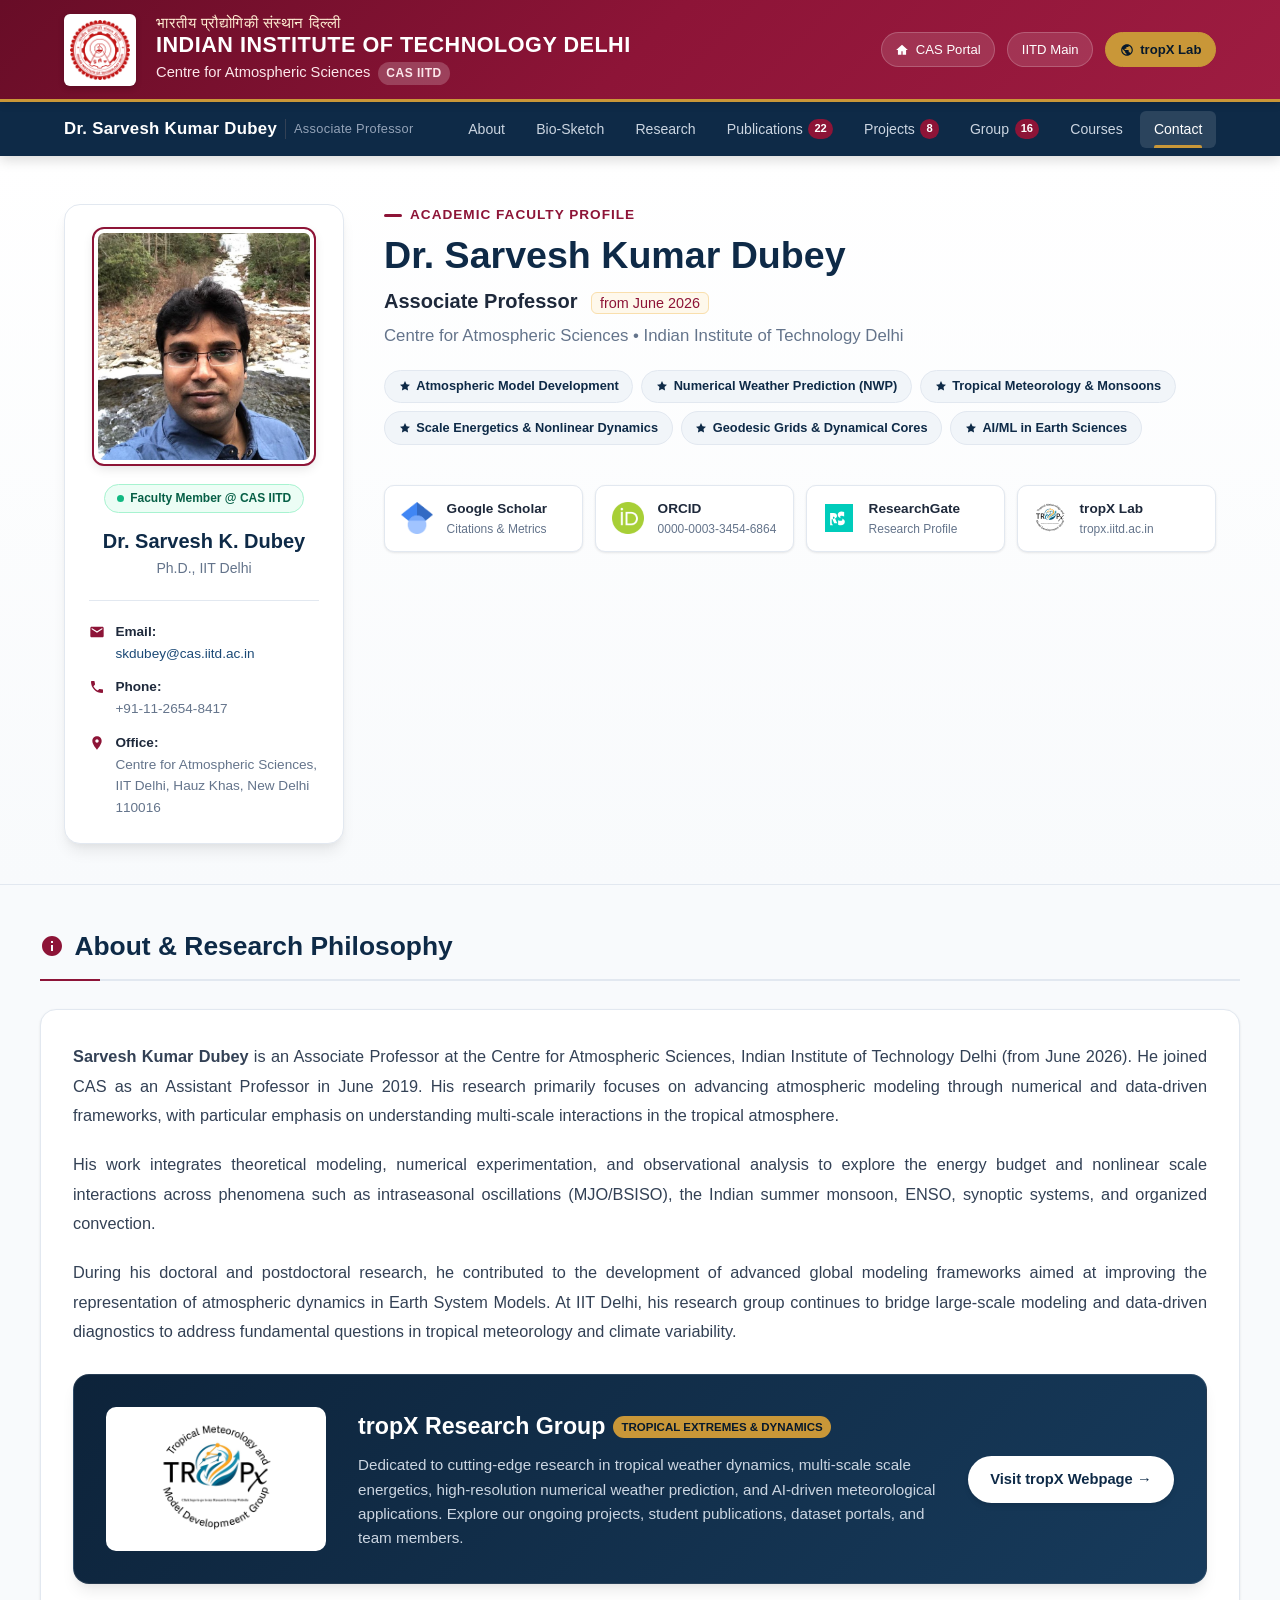
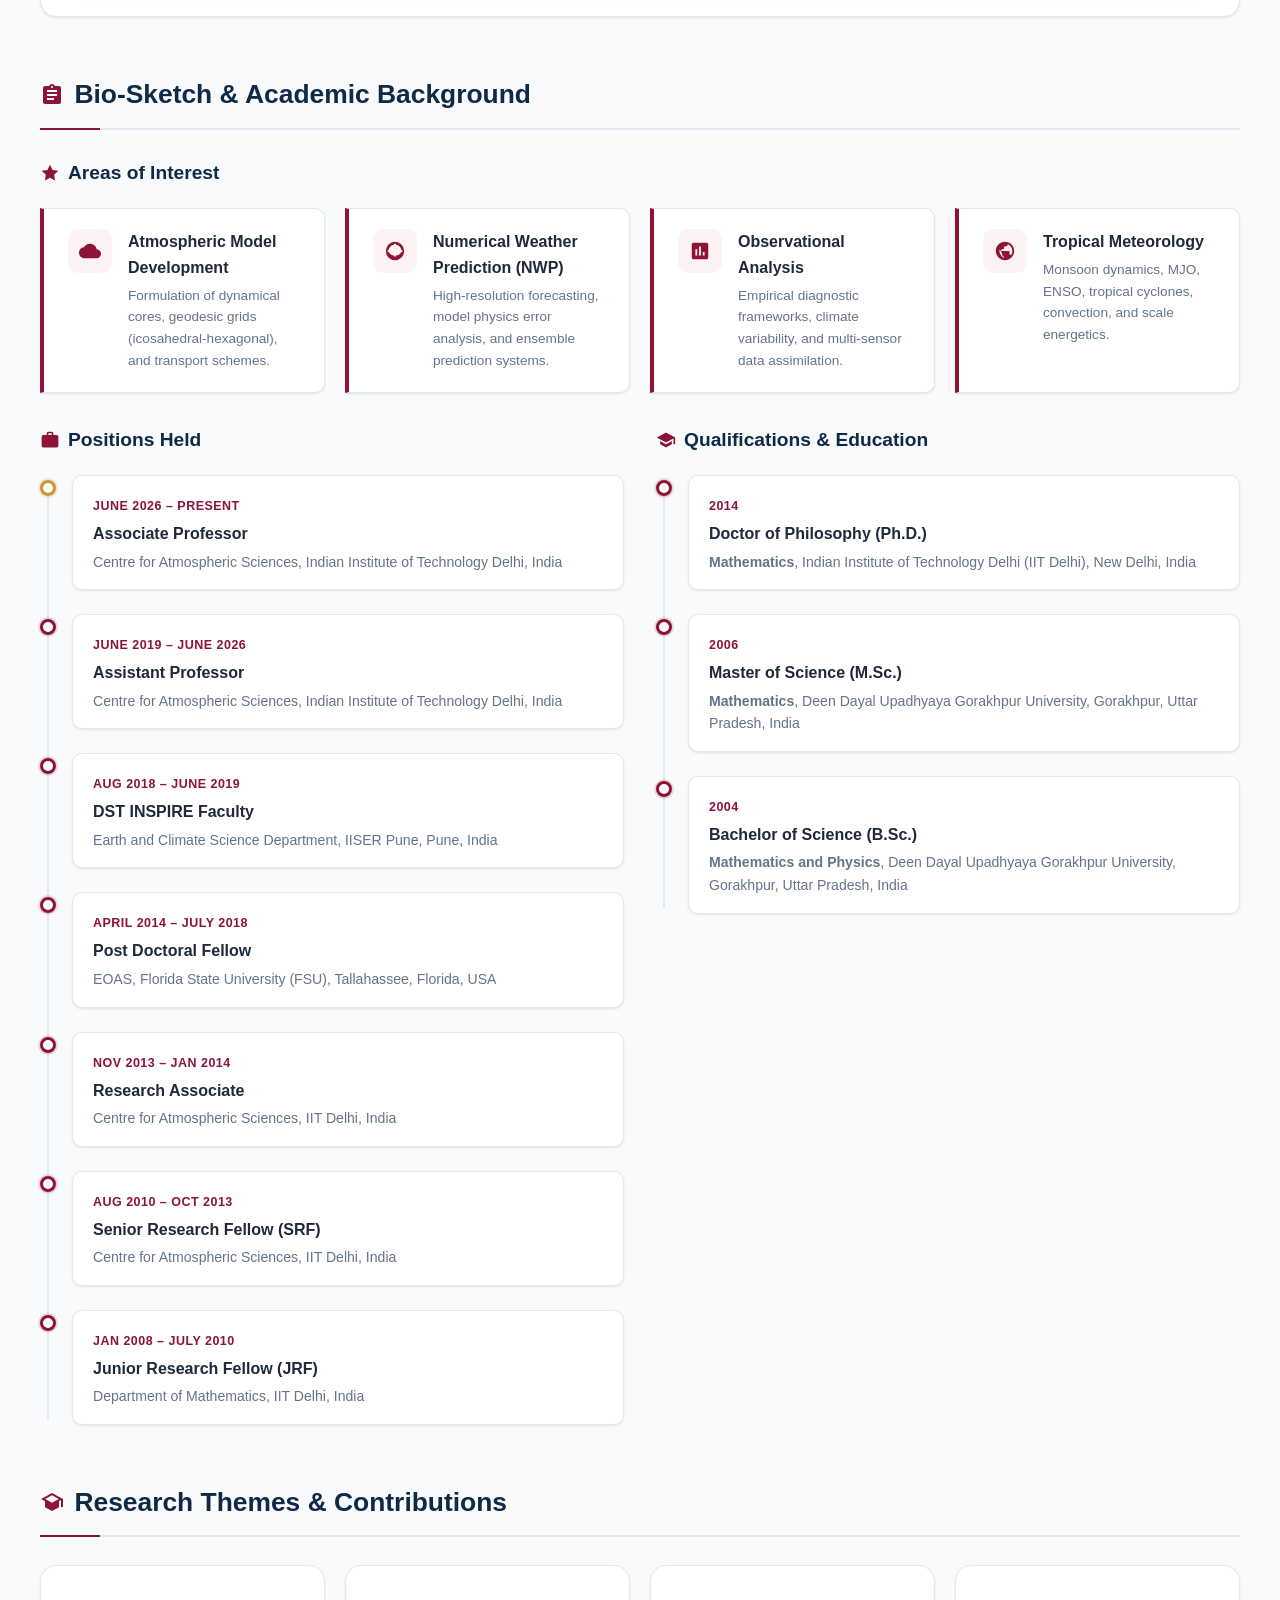
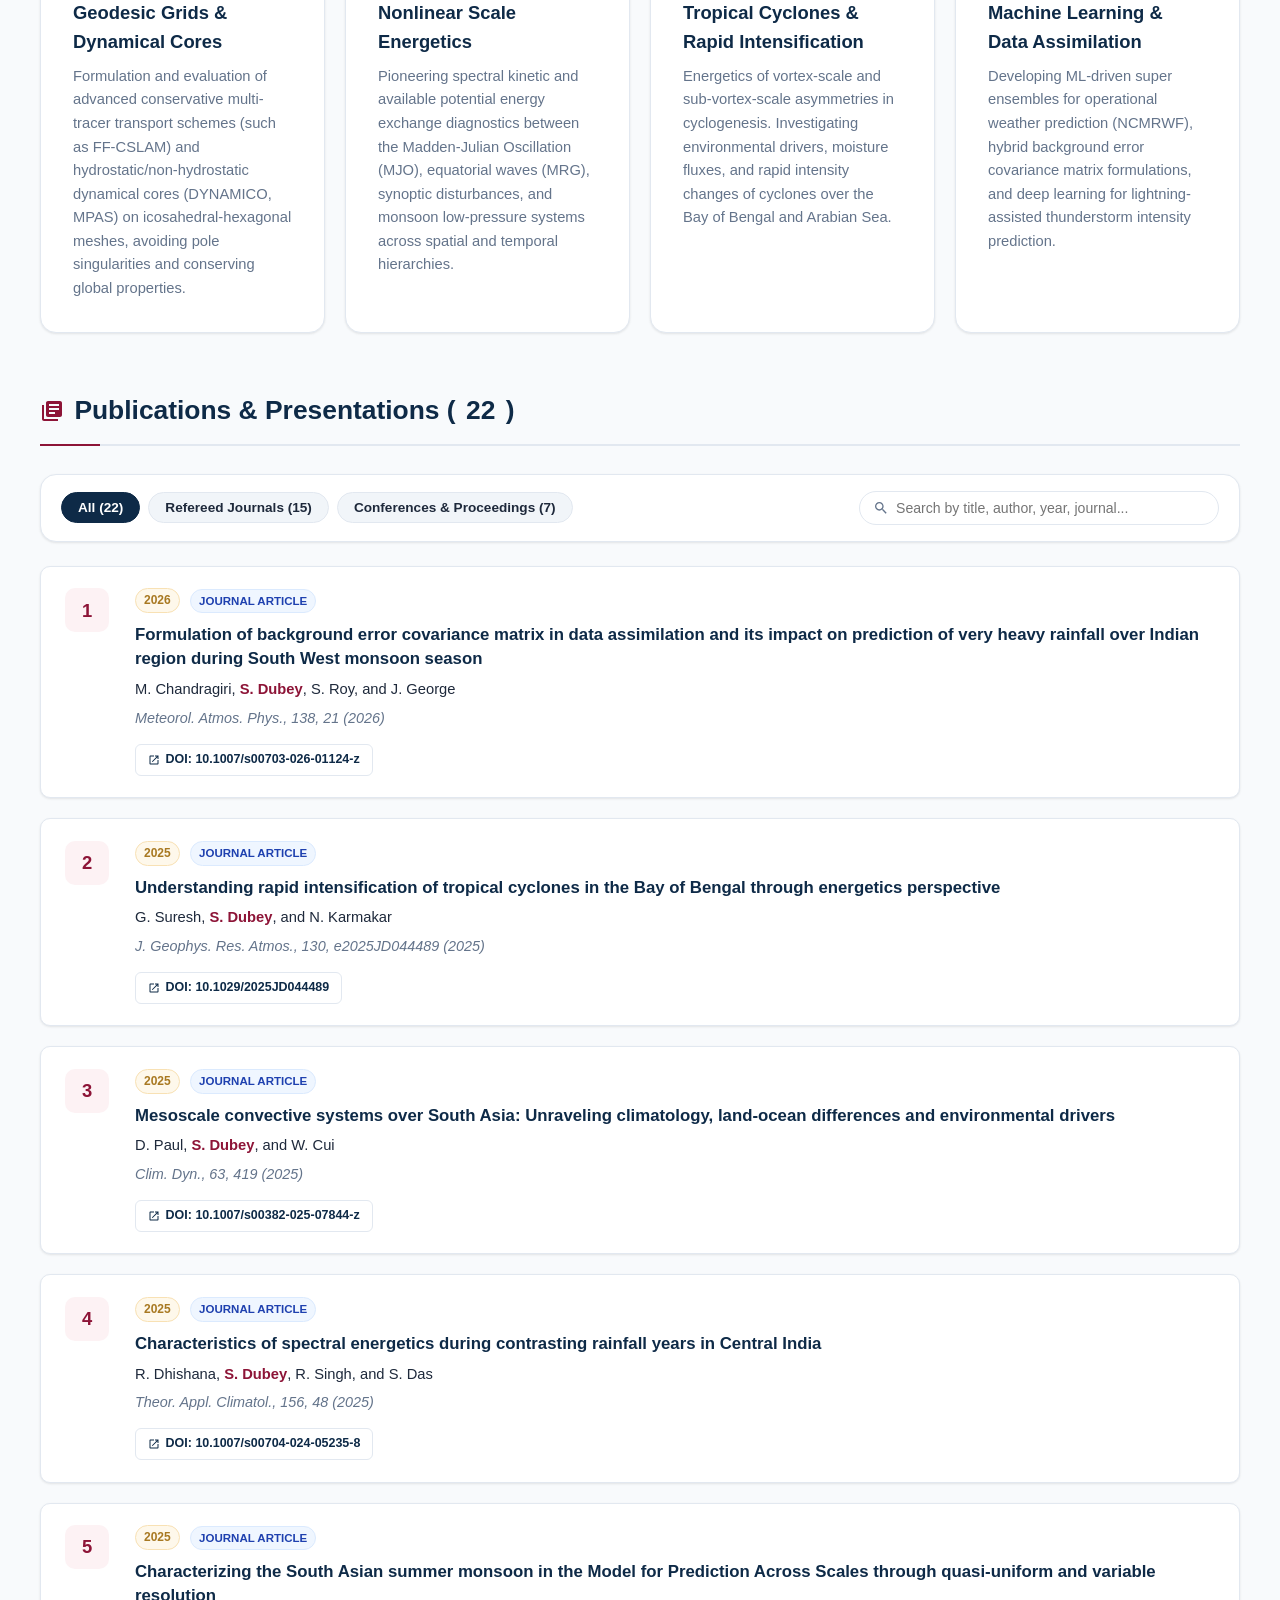
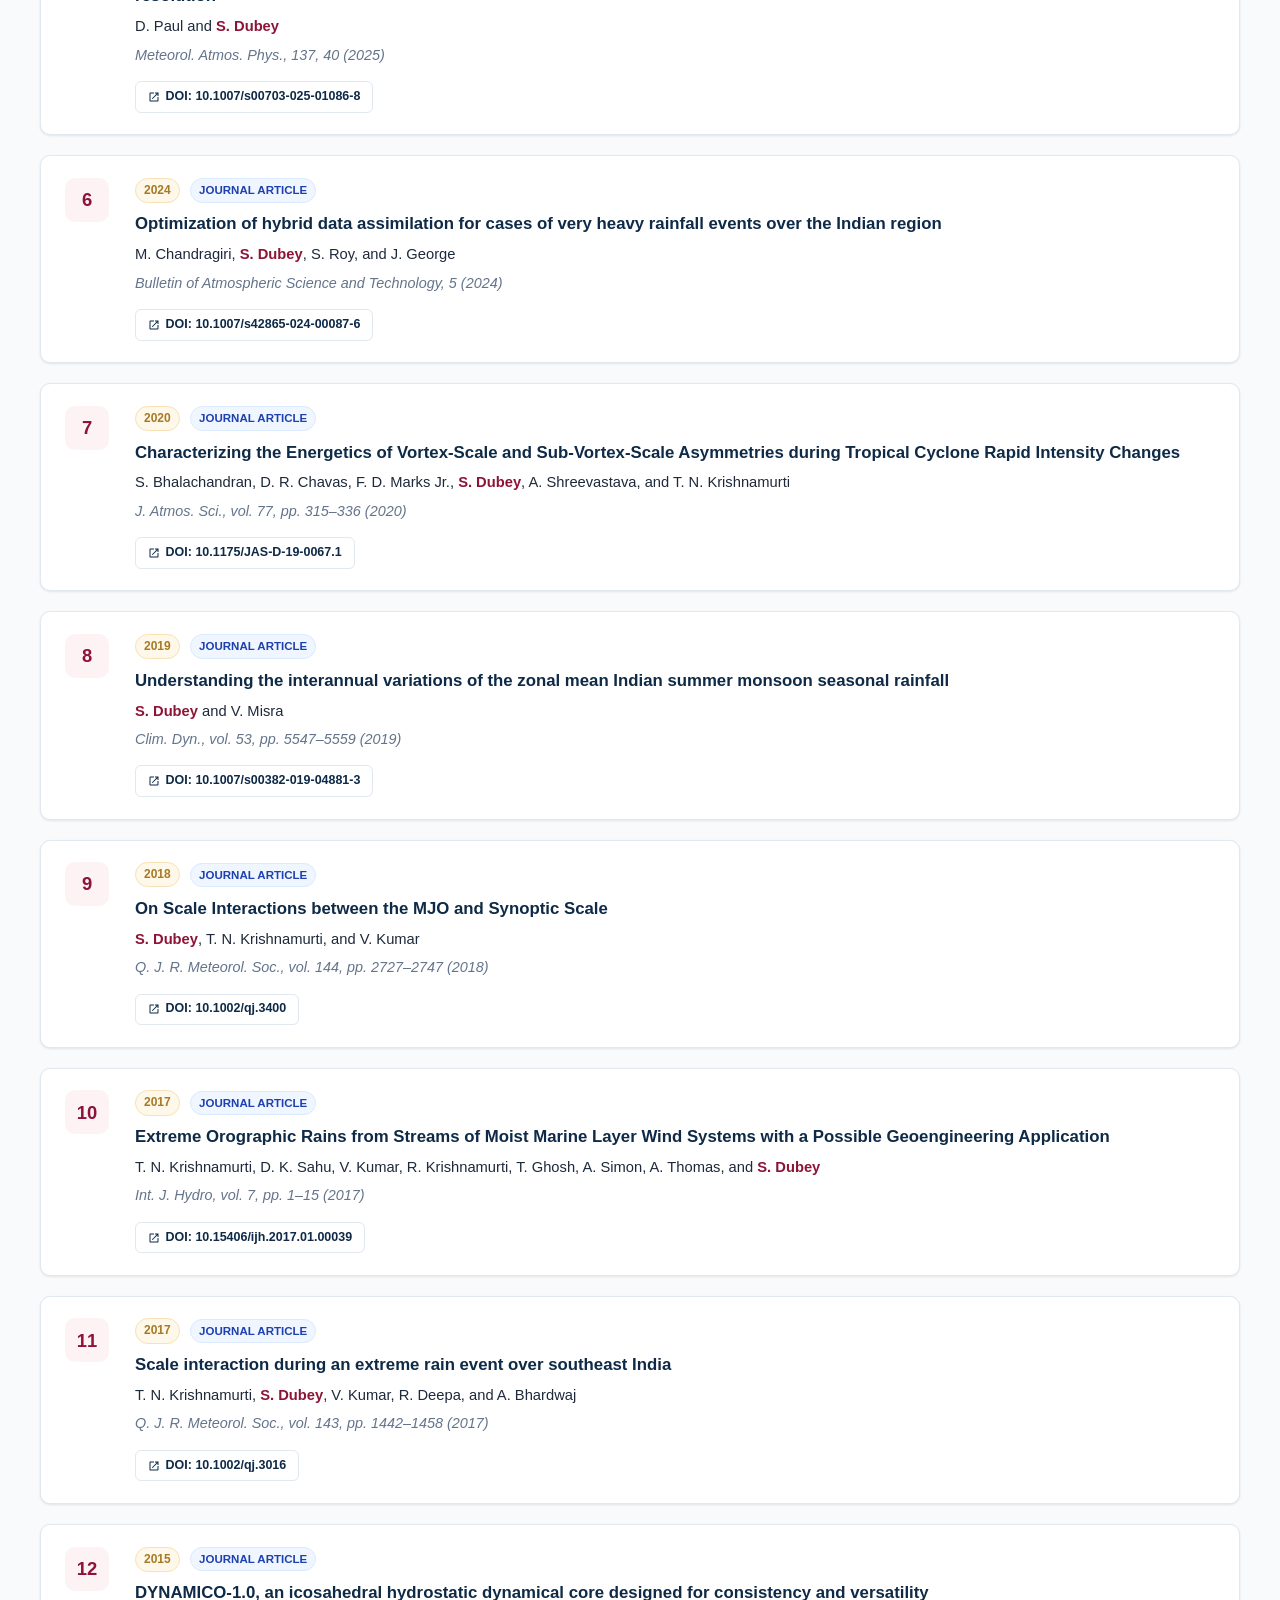
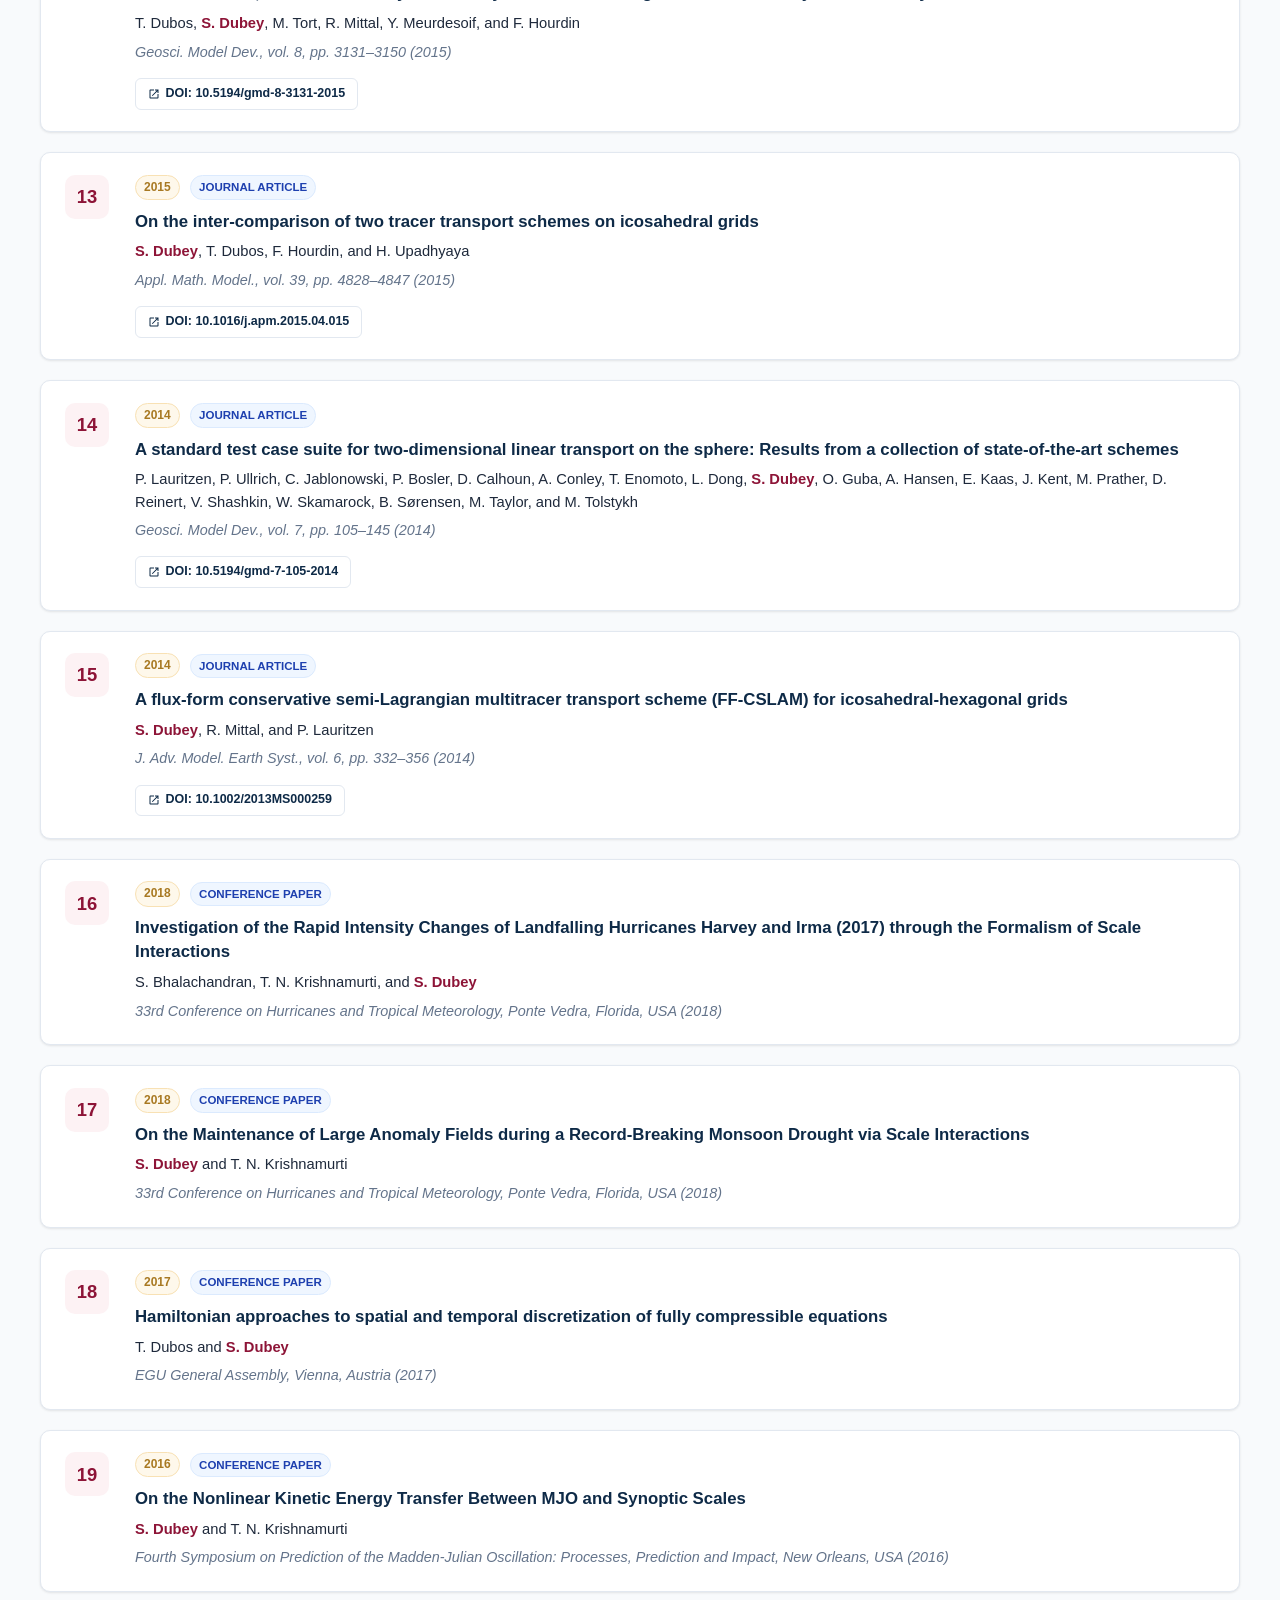
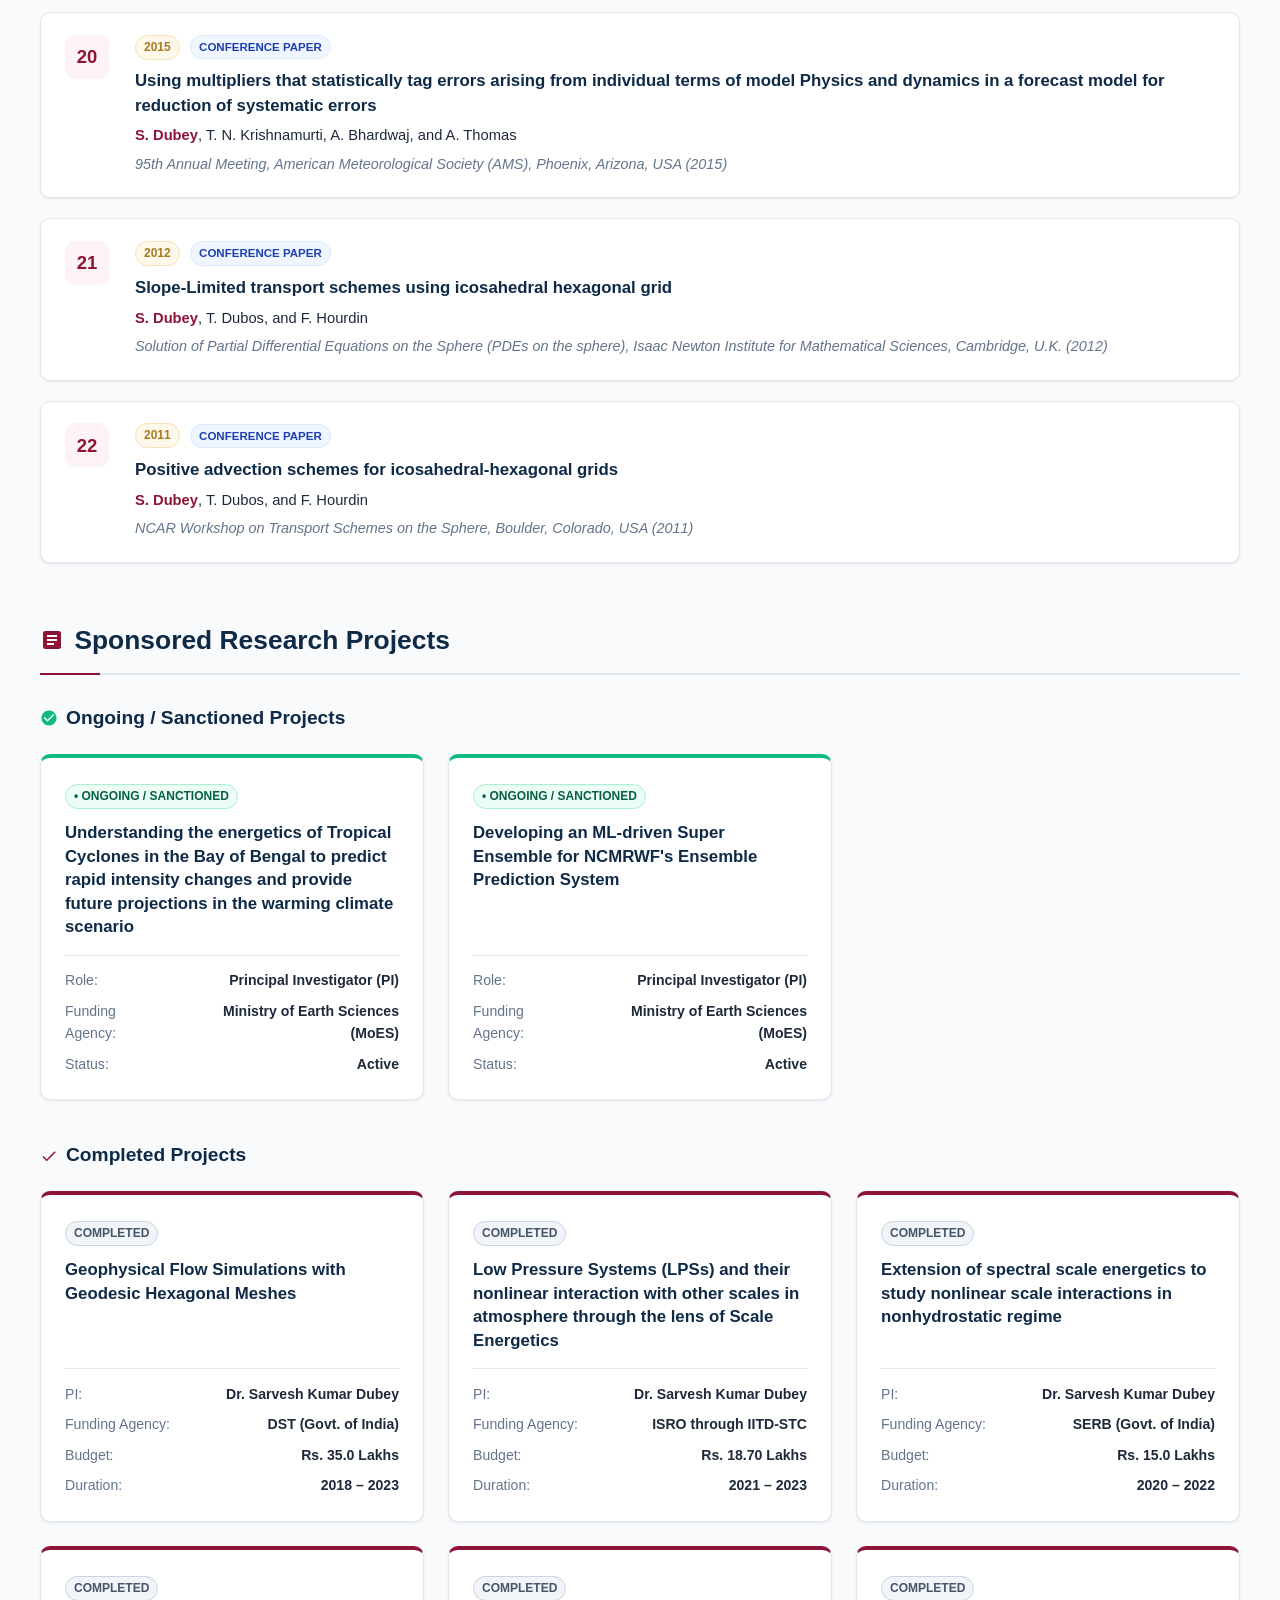
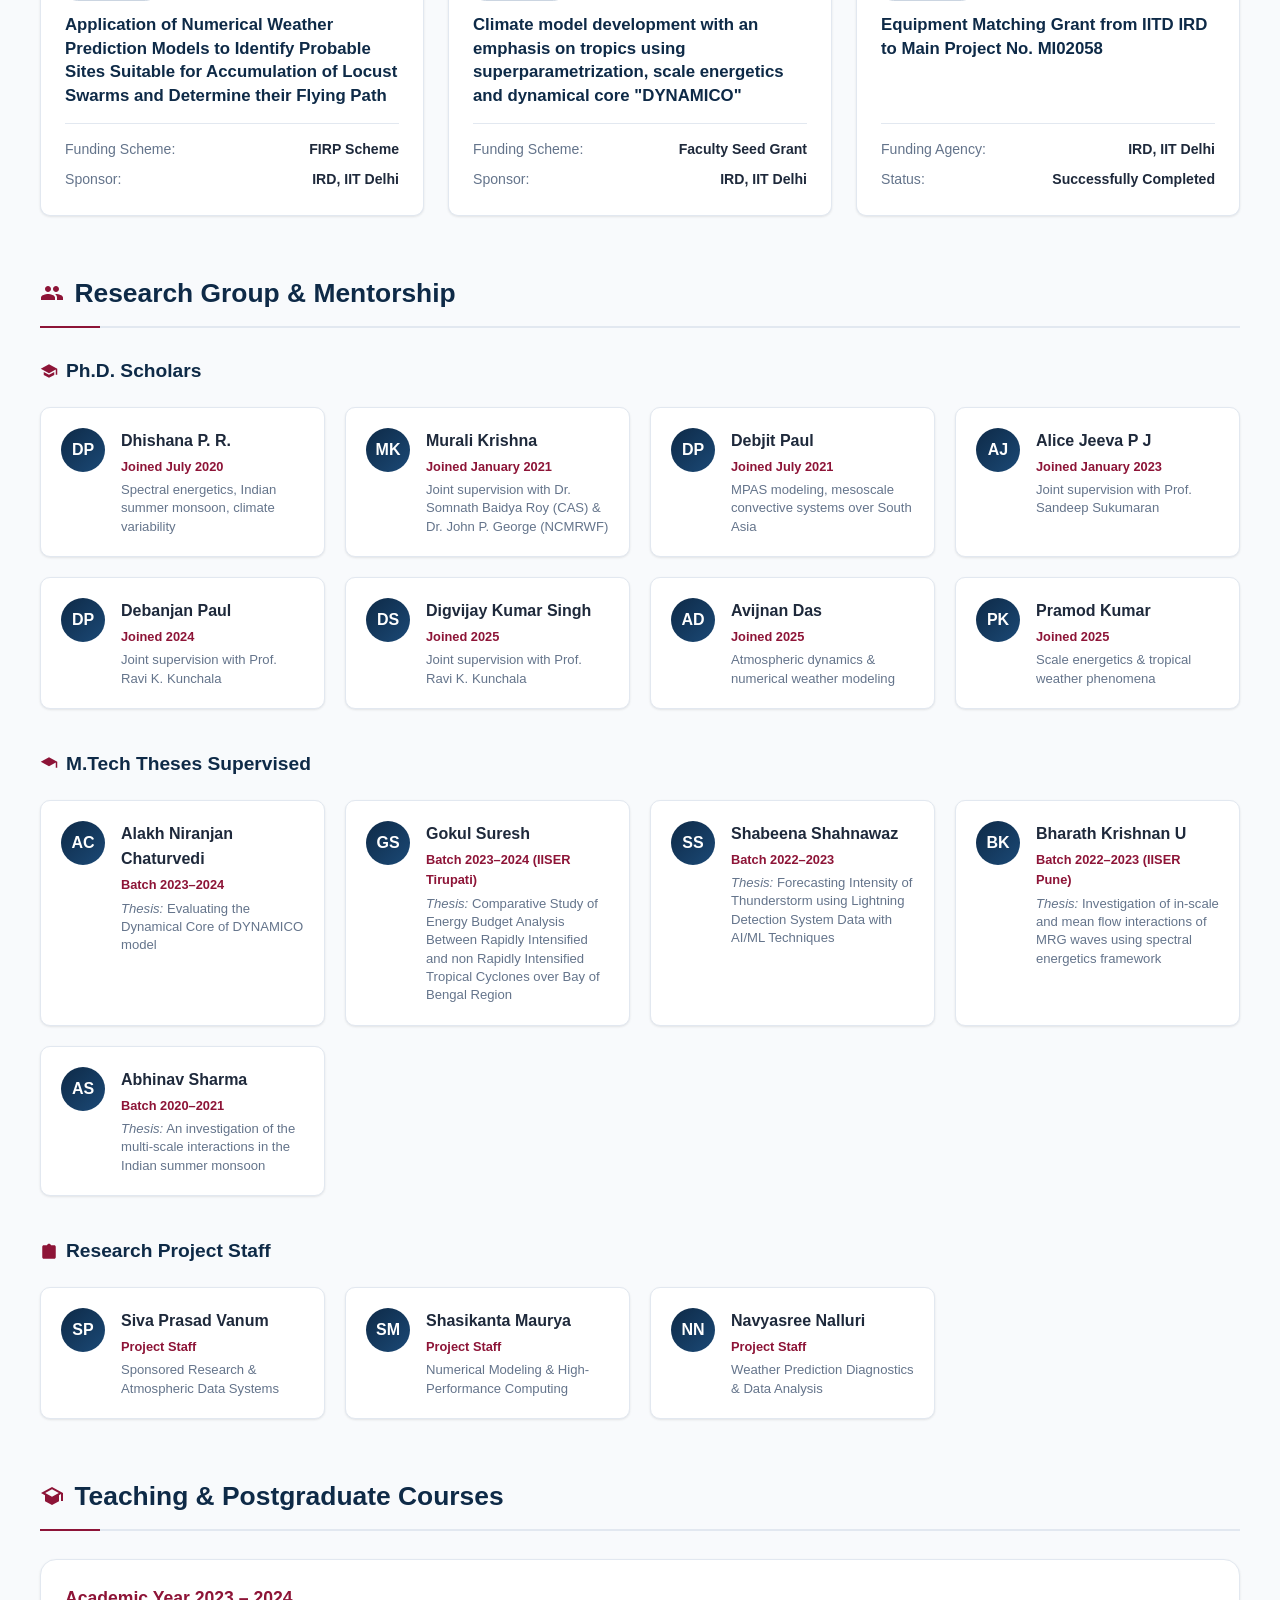
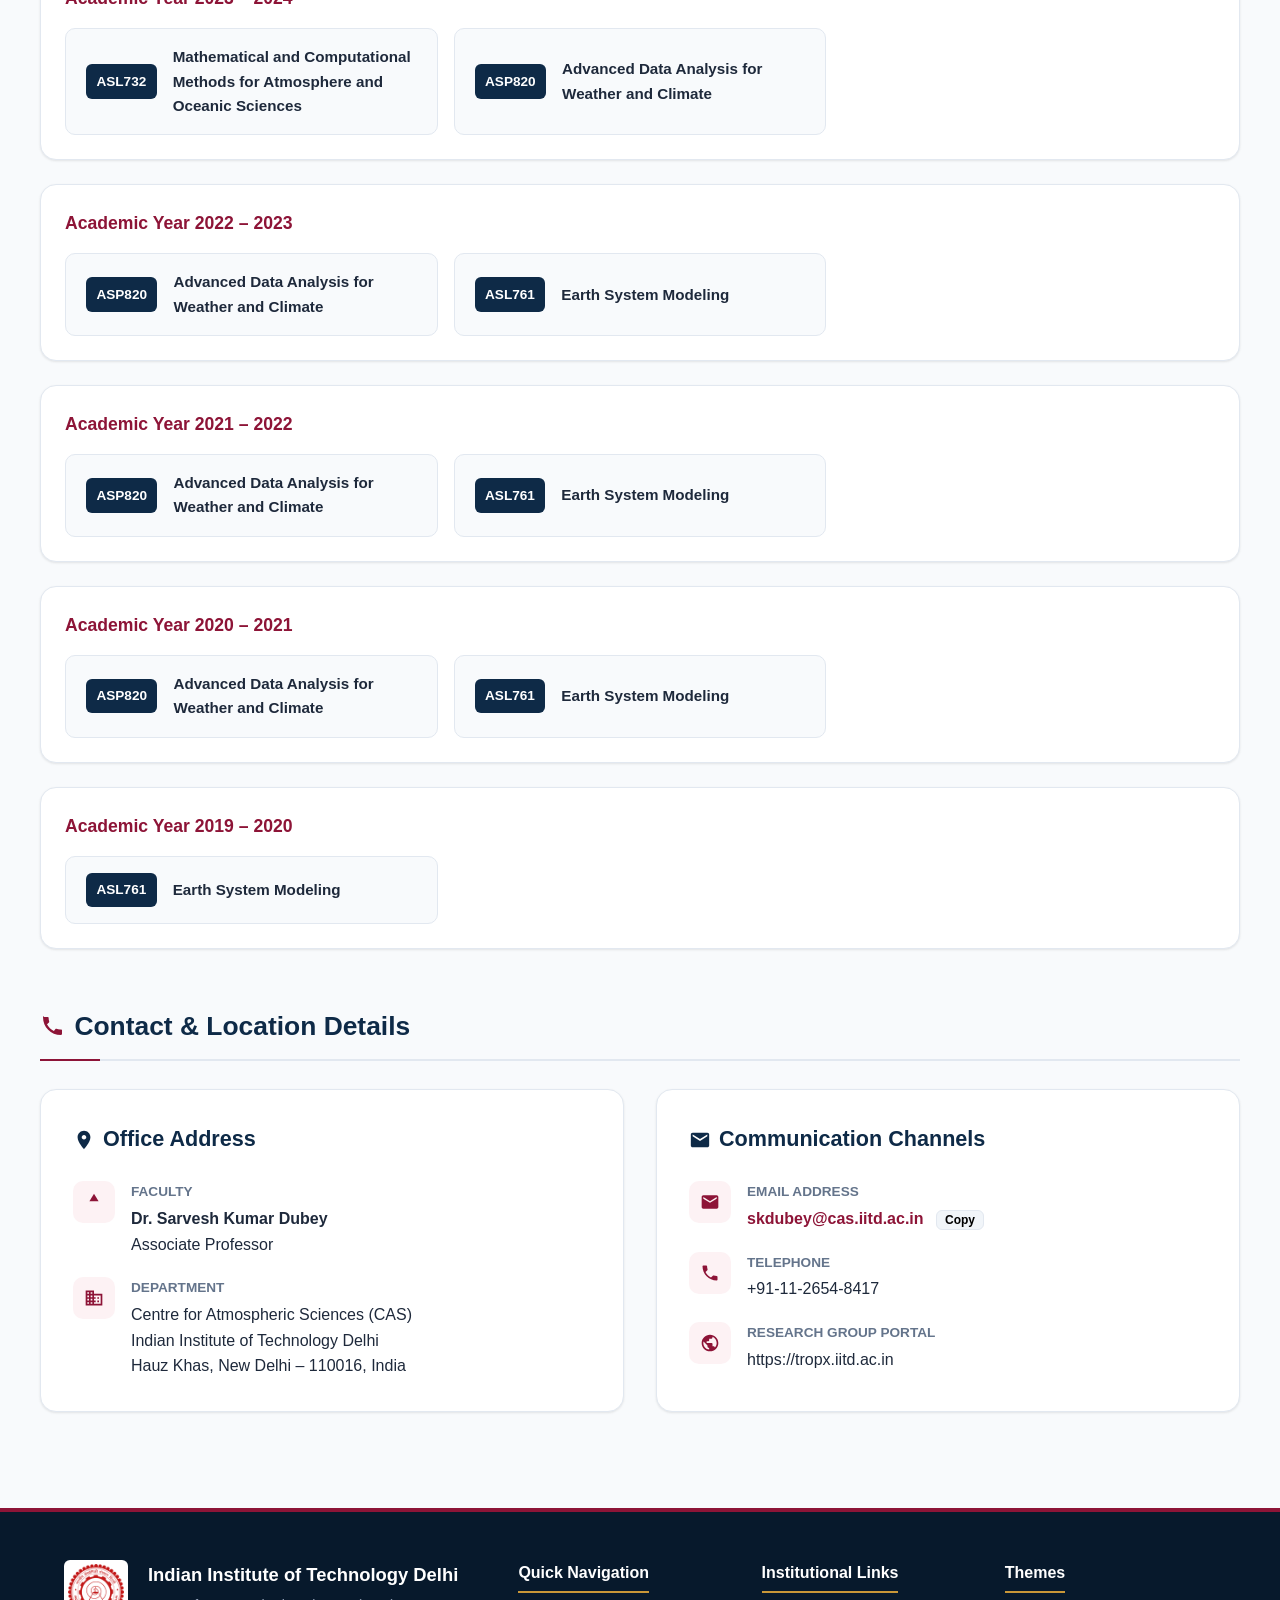
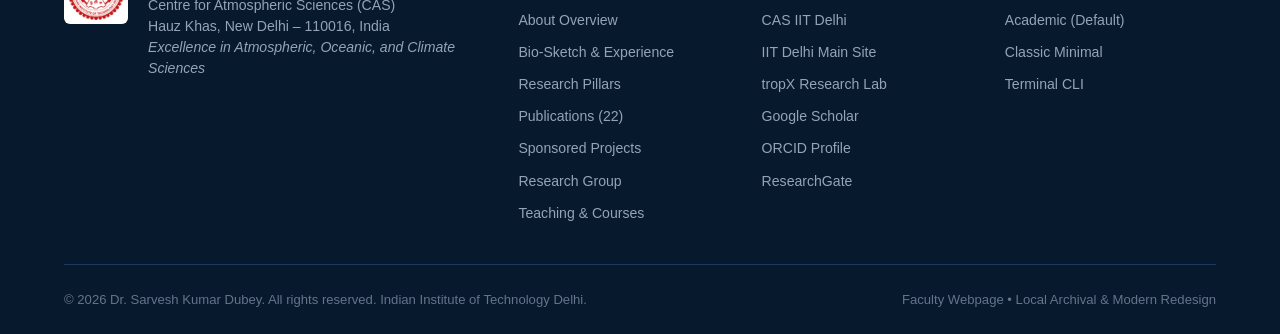
==== commit 60d906fa: "Fix IIT Delhi logo visibility by using high-contrast crimson emblem on white badge" ====
--- a/index.html
+++ b/index.html
@@ -6,7 +6,7 @@
   <title>Dr. Sarvesh Kumar Dubey | Centre for Atmospheric Sciences, IIT Delhi</title>
   <meta name="description" content="Faculty Website of Dr. Sarvesh Kumar Dubey, Associate Professor at the Centre for Atmospheric Sciences, Indian Institute of Technology Delhi. Research in Atmospheric Modeling, NWP, and Multiscale Scale Energetics.">
   <link rel="stylesheet" href="assets/css/style.css">
-  <link rel="shortcut icon" href="assets/images/iitd_logo_official.png" type="image/png">
+  <link rel="shortcut icon" href="assets/images/iitd_logo_red.png" type="image/png">
 </head>
 <body>
 
@@ -17,7 +17,7 @@
     <div class="container iitd-topbar-content">
       <div class="iitd-brand-group">
         <a href="https://home.iitd.ac.in" target="_blank" rel="noopener noreferrer" class="iitd-logo-badge" title="IIT Delhi Official Website">
-          <img src="assets/images/iitd_logo_official.png" alt="IIT Delhi Crest Logo">
+          <img src="assets/images/iitd_logo_red.png" alt="IIT Delhi Crest Logo">
         </a>
         <div class="iitd-titles">
           <span class="iitd-hindi-name">भारतीय प्रौद्योगिकी संस्थान दिल्ली</span>
@@ -1452,7 +1452,7 @@
       <div class="footer-grid">
         
         <div class="footer-brand">
-          <img src="assets/images/iitd_logo_official.png" alt="IIT Delhi Seal">
+          <img src="assets/images/iitd_logo_red.png" alt="IIT Delhi Seal">
           <div>
             <h4>Indian Institute of Technology Delhi</h4>
             <p>
--- a/assets/css/style.css
+++ b/assets/css/style.css
@@ -122,16 +122,15 @@
   box-shadow: 0 2px 6px rgba(0, 0, 0, 0.2);
   transition: transform 0.2s ease;
   flex-shrink: 0;
-}
-
-.iitd-logo-badge:hover {
-  transform: scale(1.03);
+  width: 72px;
+  height: 72px;
 }
 
 .iitd-logo-badge img {
+  width: 60px;
   height: 60px;
-  width: auto;
   object-fit: contain;
+  display: block;
 }
 
 .iitd-titles {
@@ -1386,10 +1385,14 @@
 }
 
 .footer-brand img {
+  width: 64px;
   height: 64px;
-  background: #fff;
+  background: #ffffff;
   padding: 4px;
   border-radius: var(--radius-sm);
+  object-fit: contain;
+  display: block;
+  flex-shrink: 0;
 }
 
 .footer-brand h4 {
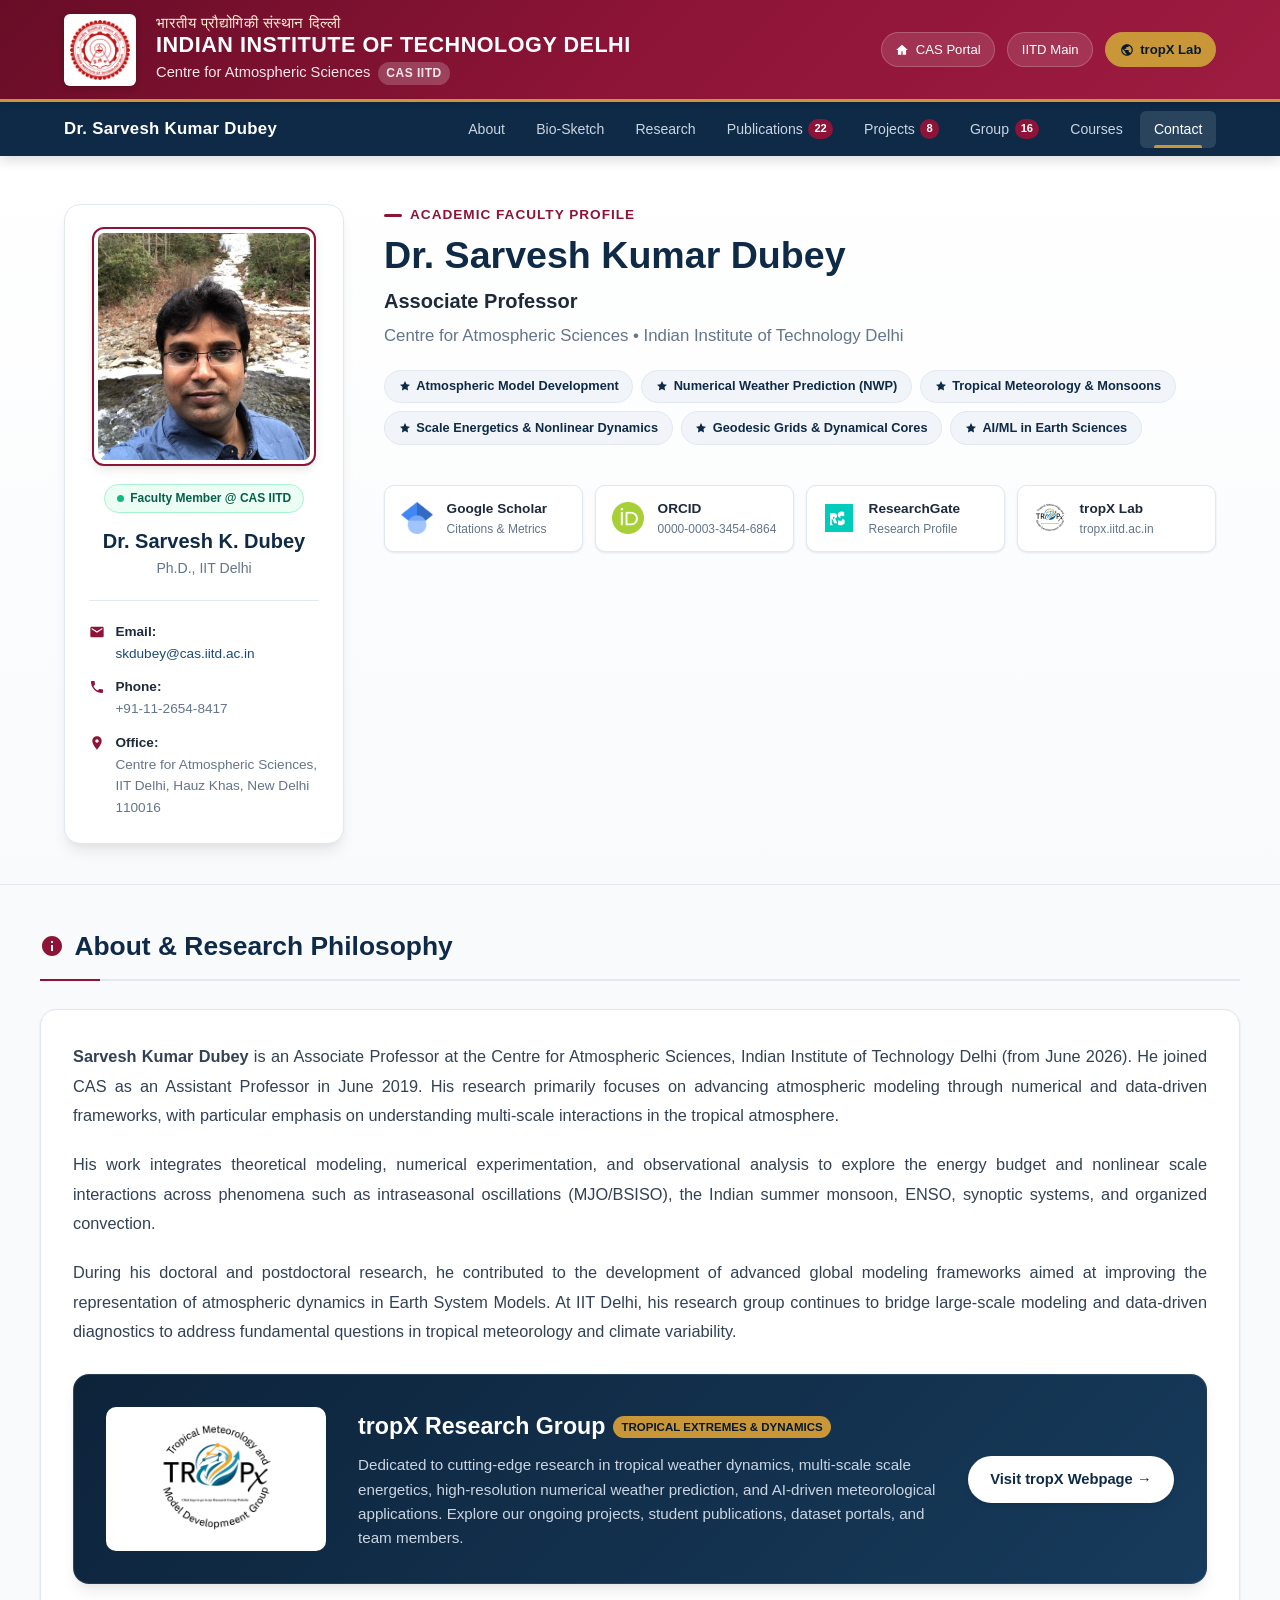
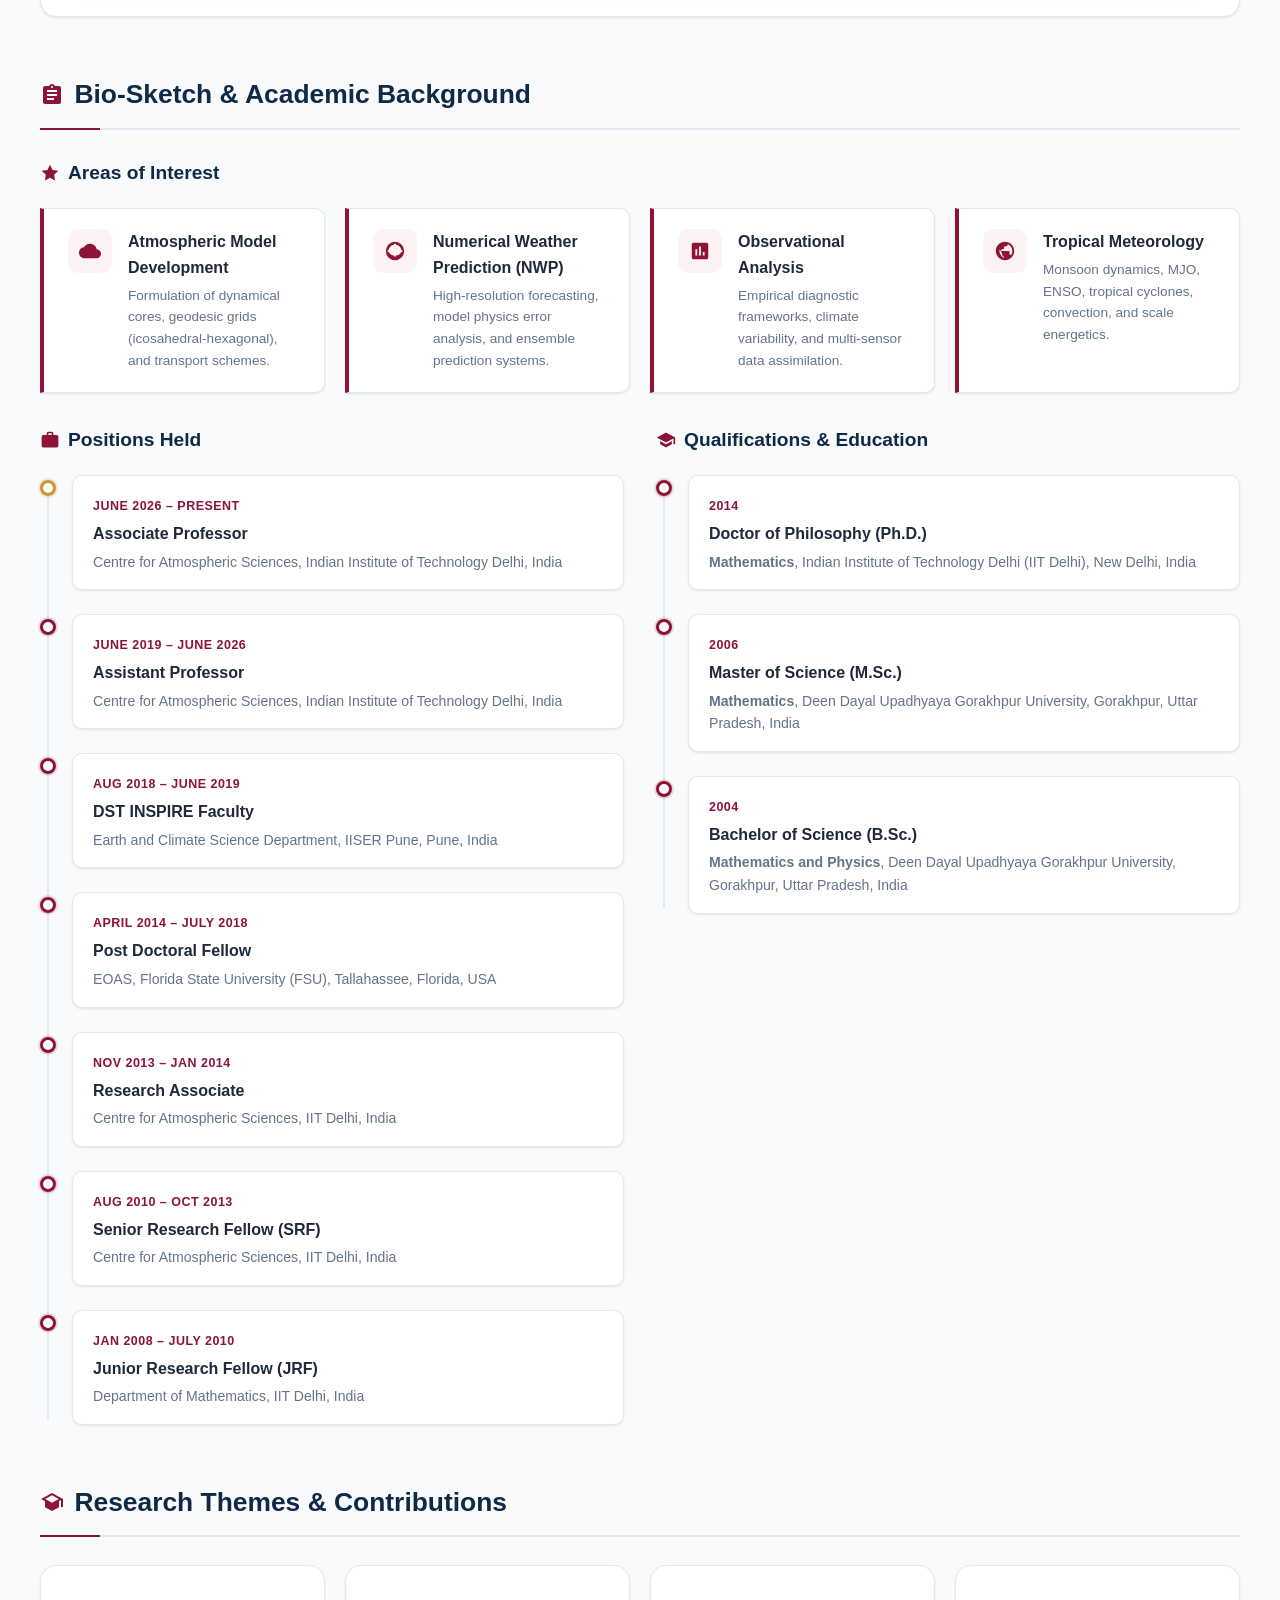
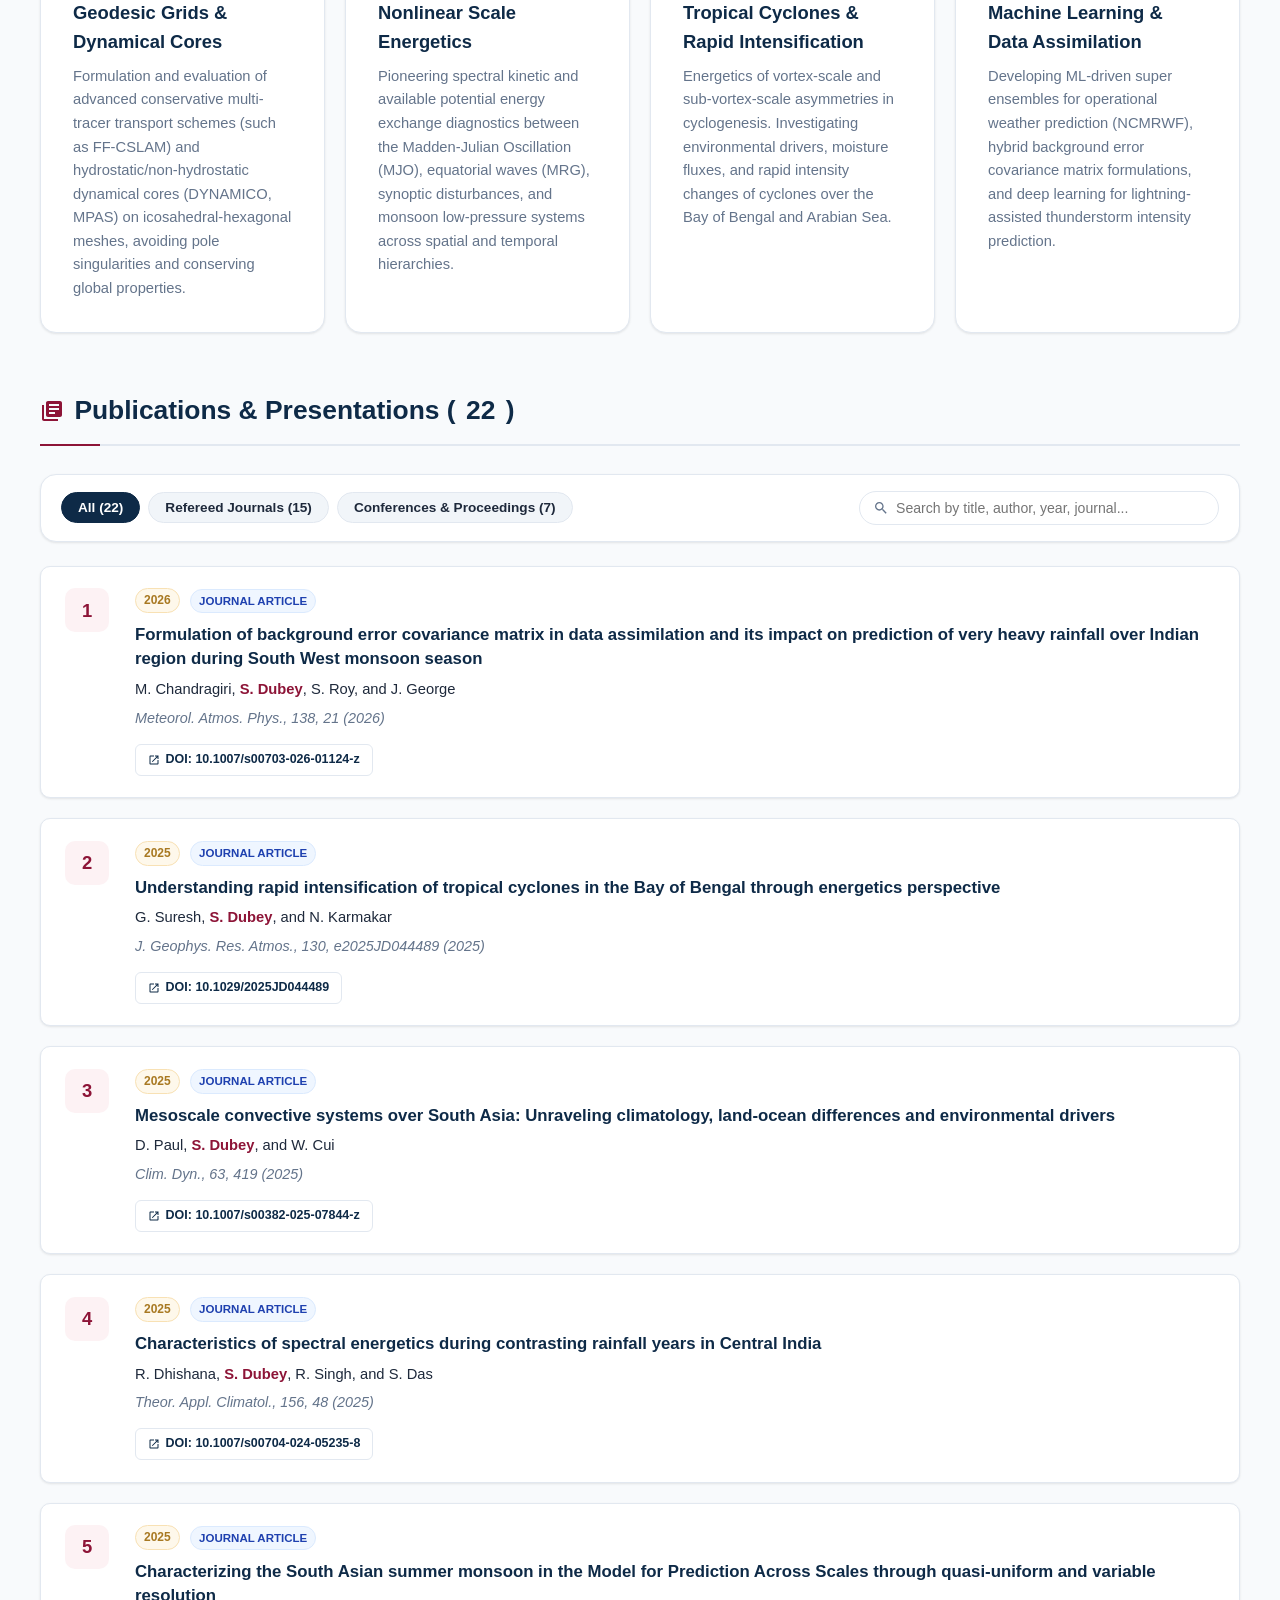
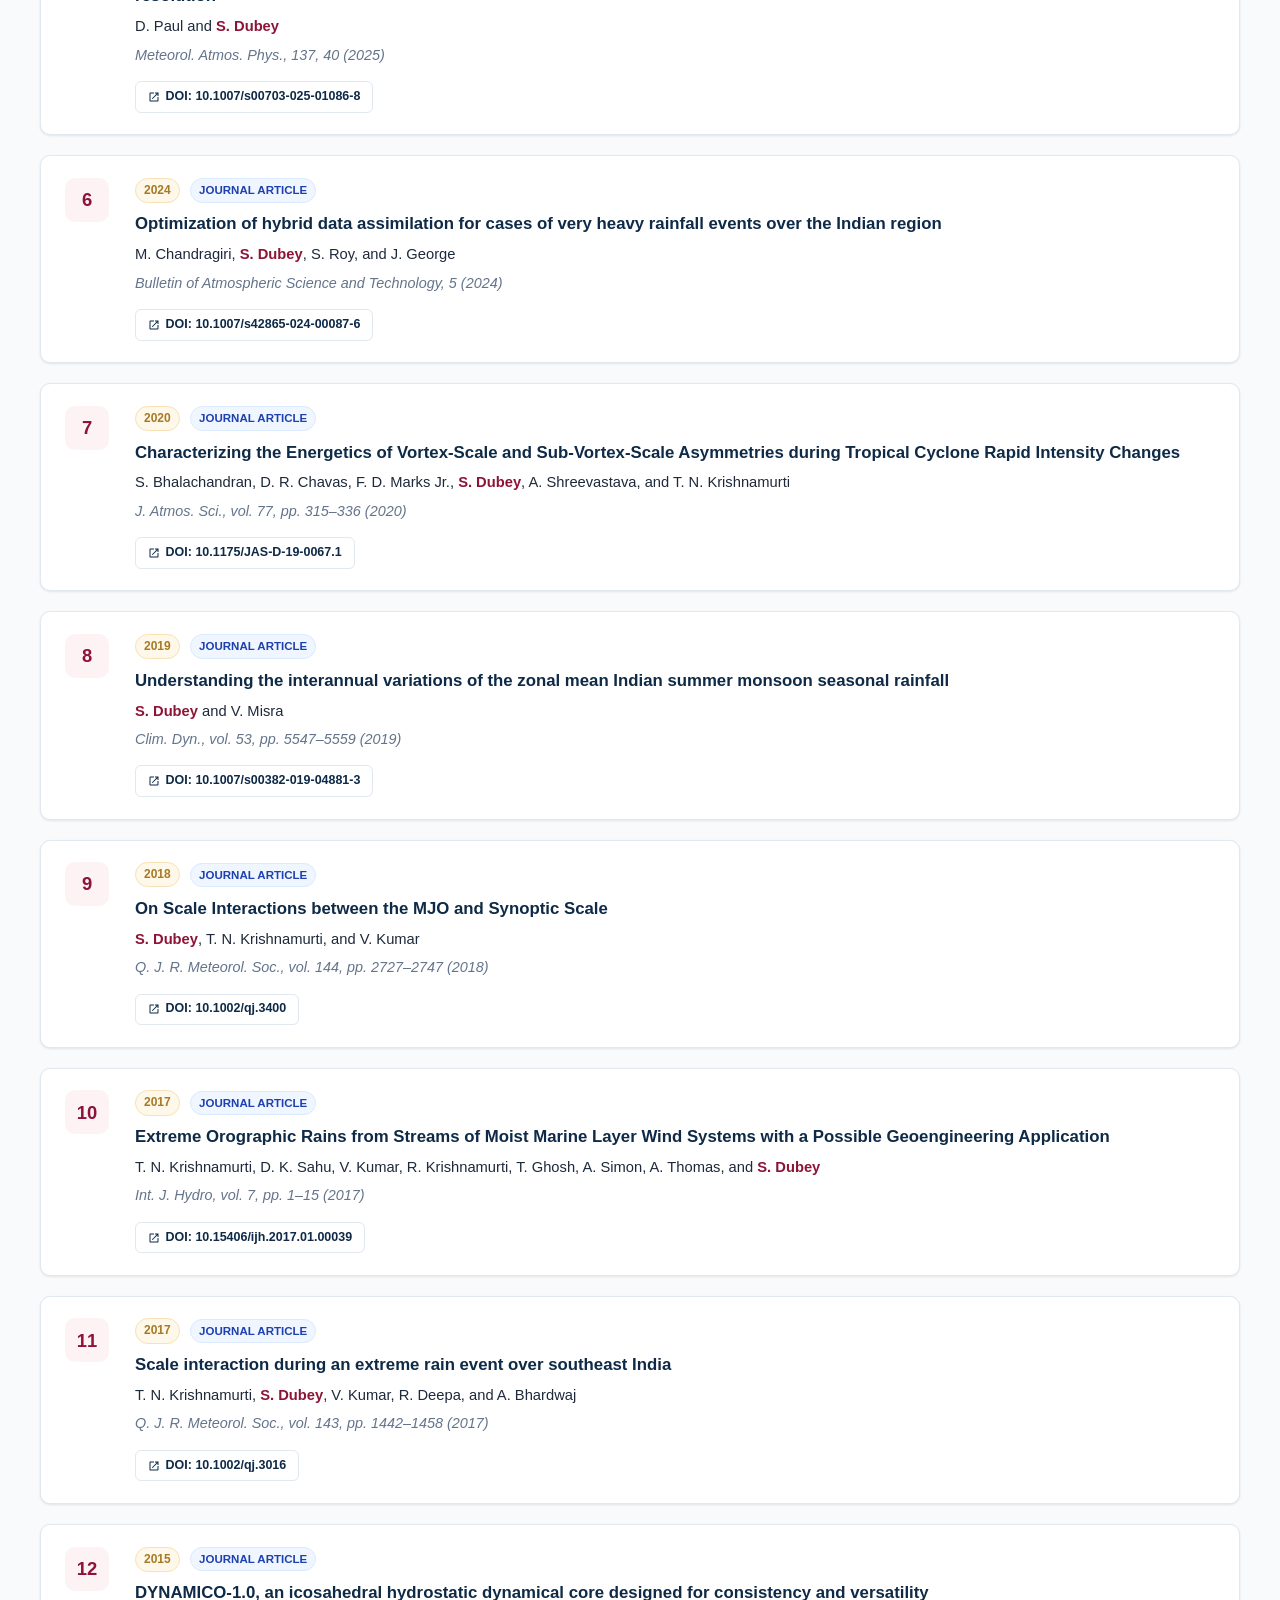
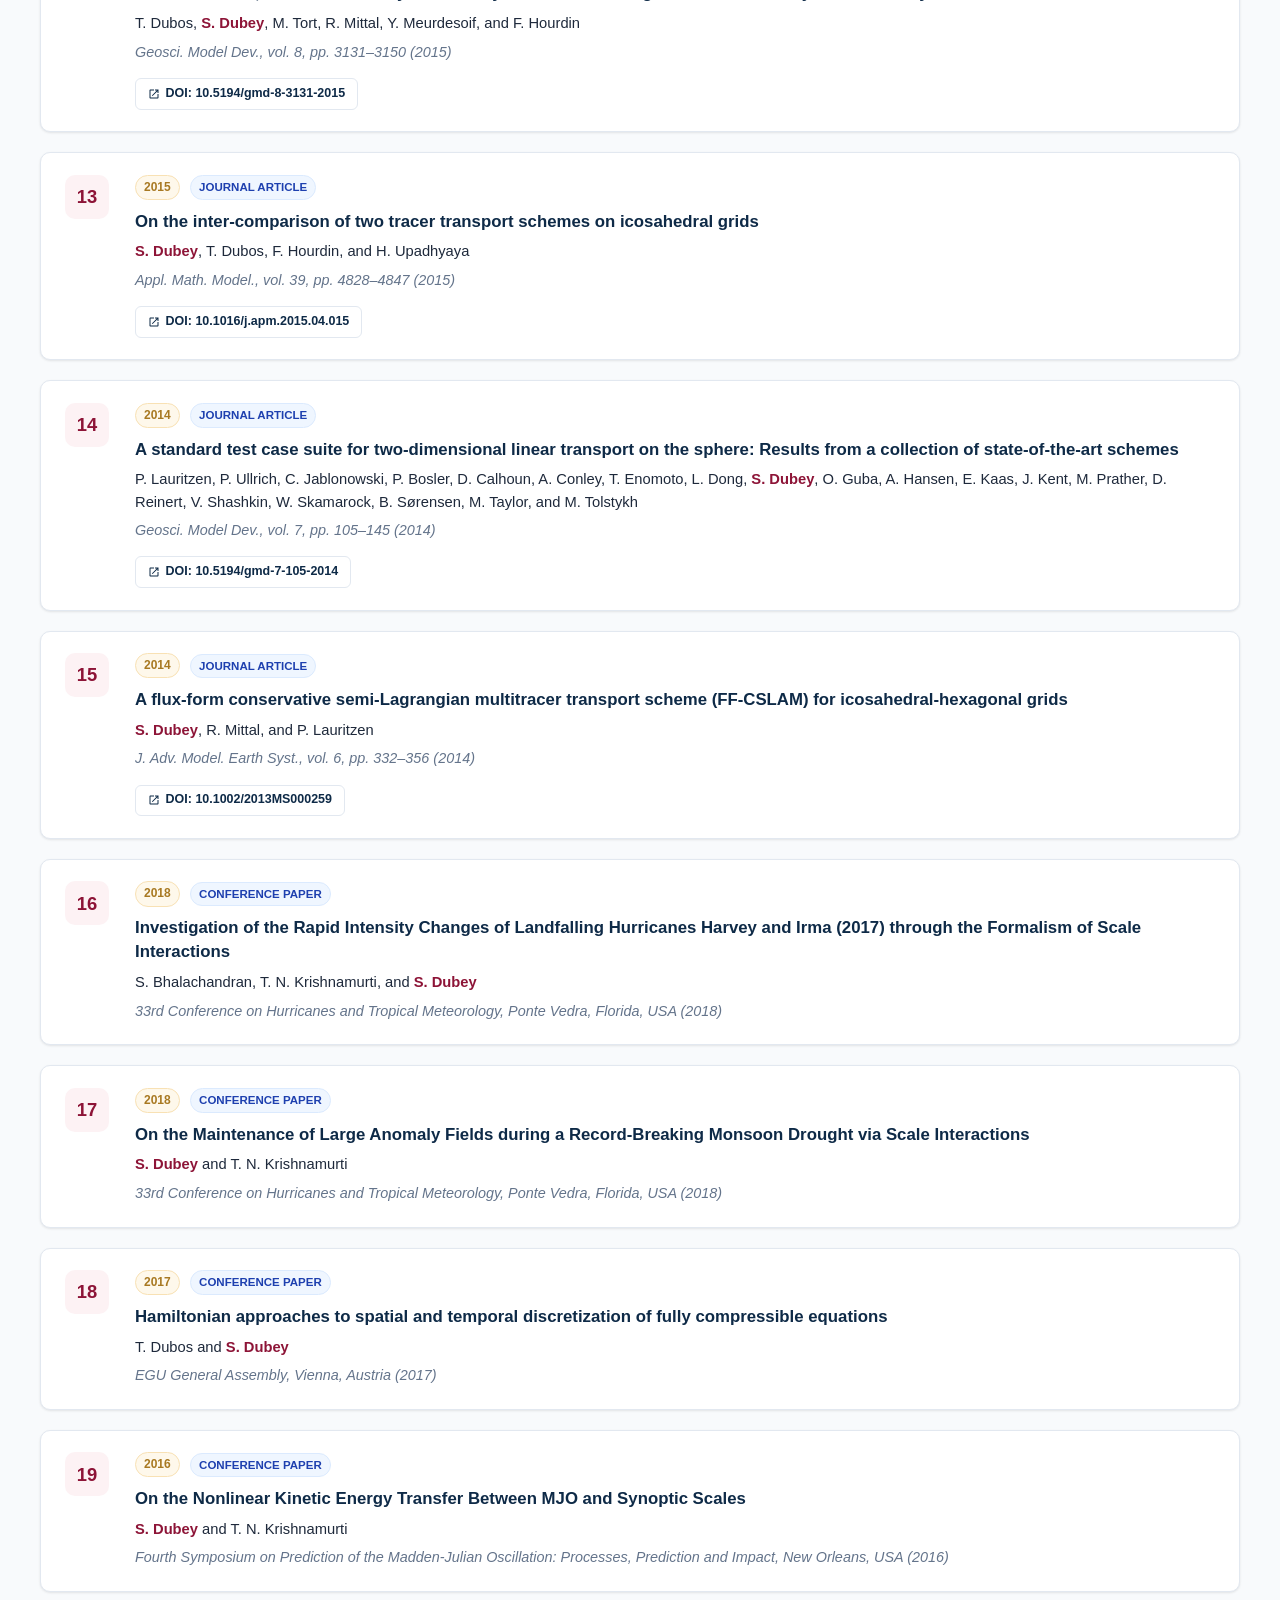
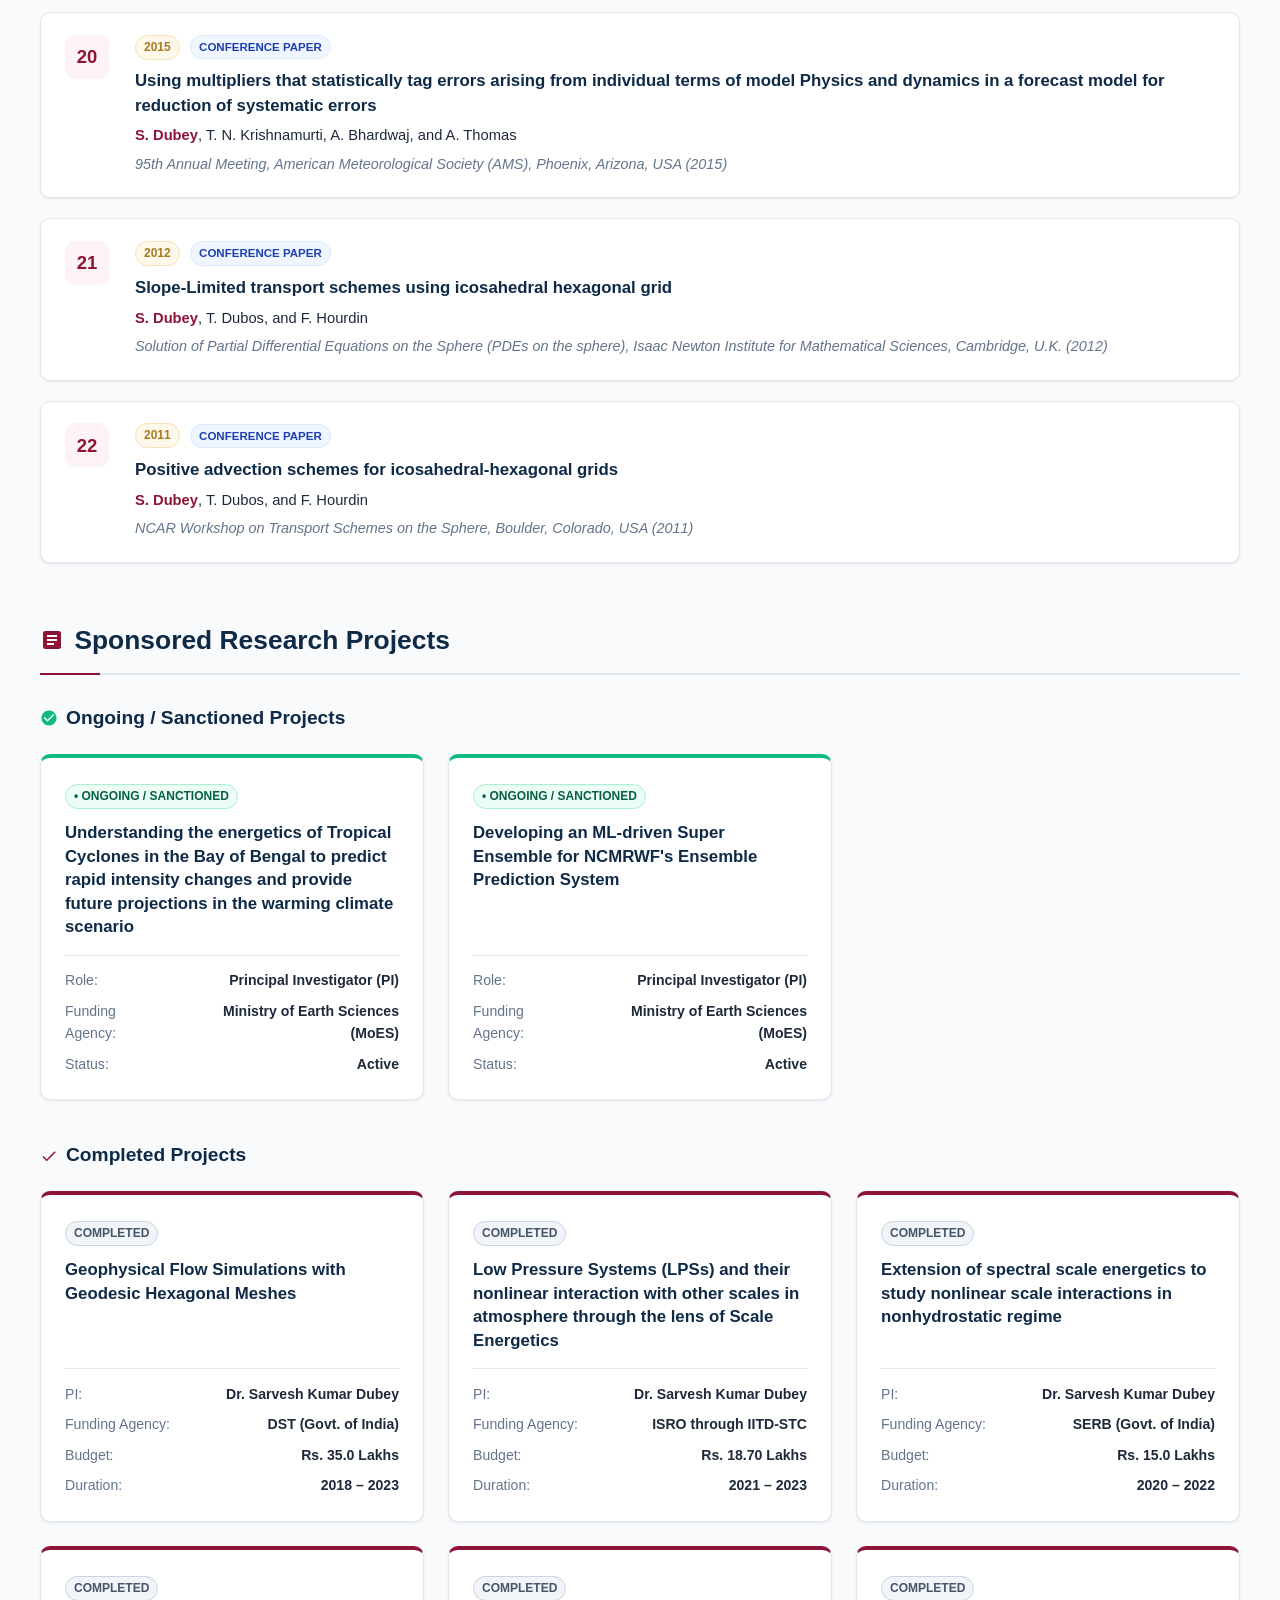
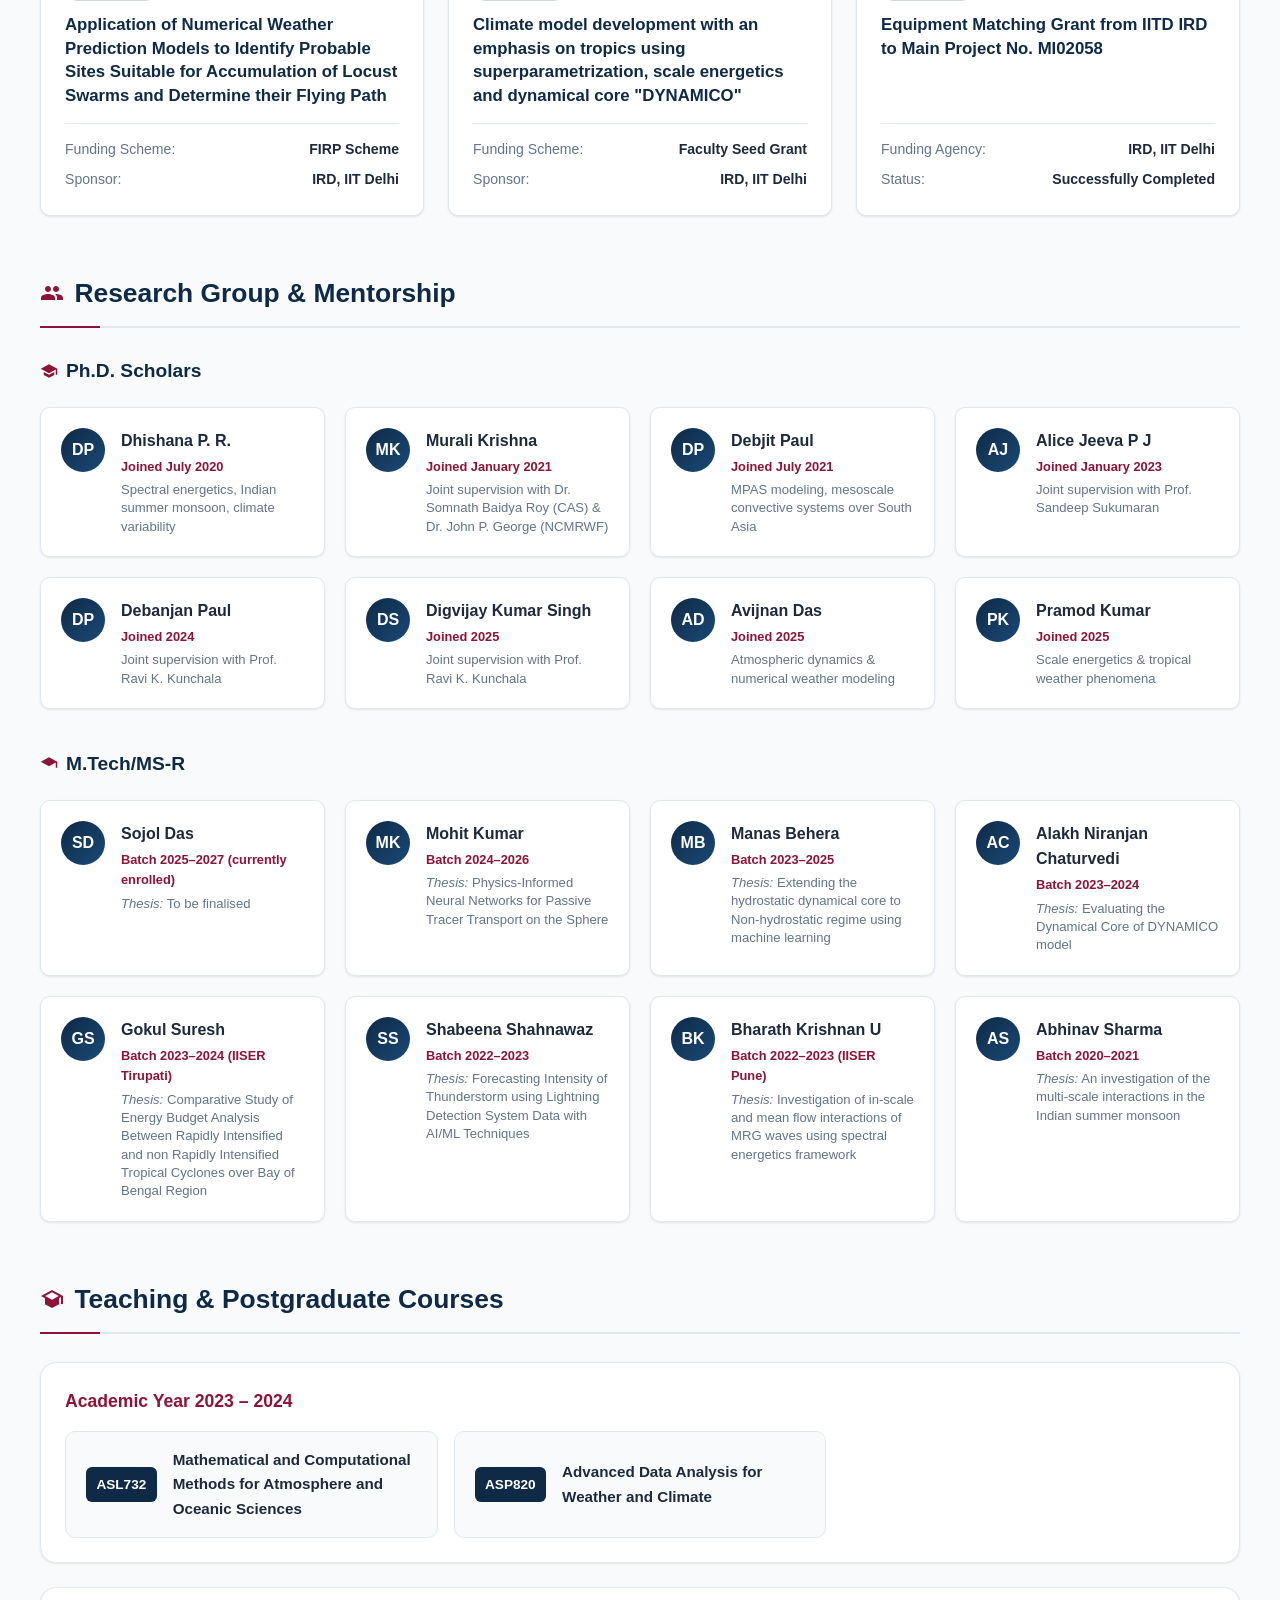
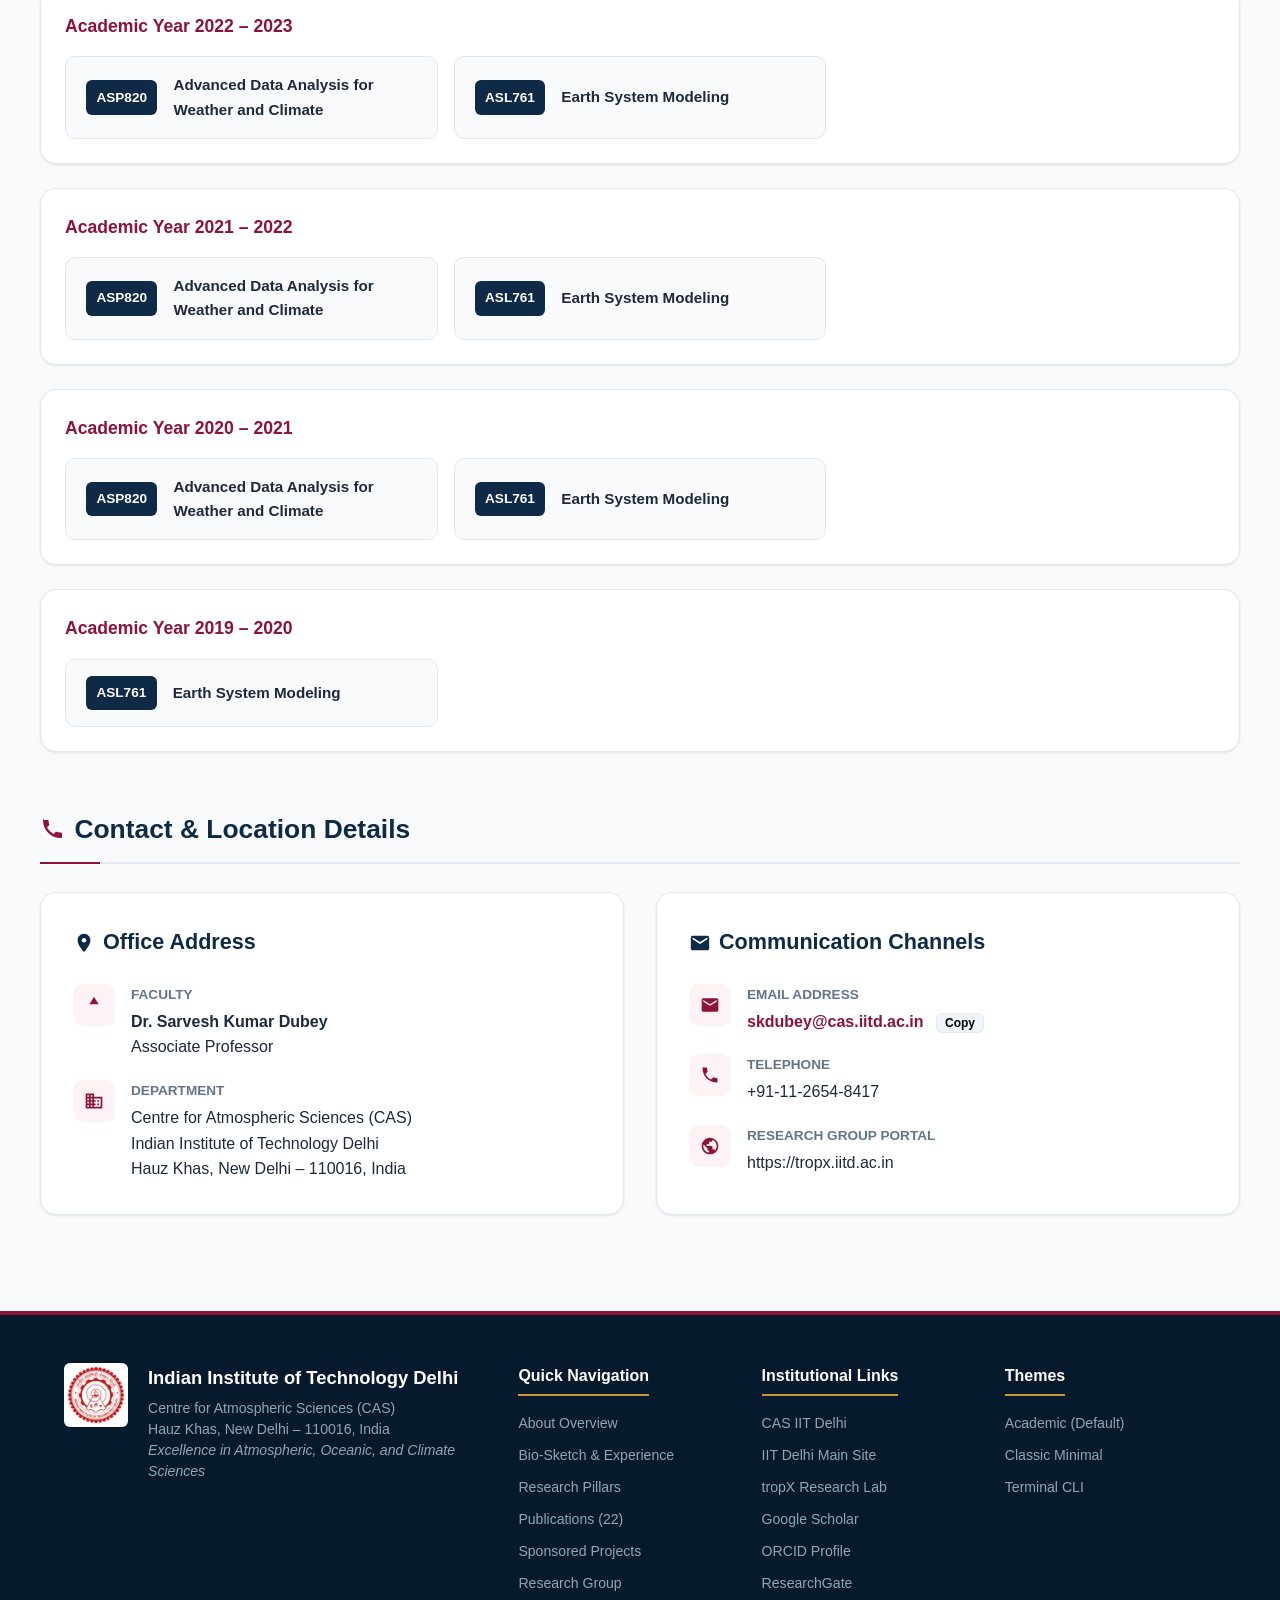
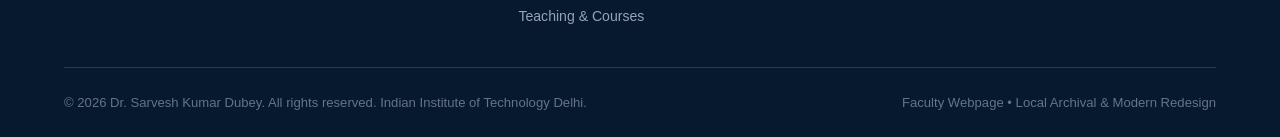
==== commit 7adaf17b: "Update profile: trim nav/hero designation, rename to M.Tech/MS-R with new students, remove project s" ====
--- a/index.html
+++ b/index.html
@@ -52,7 +52,6 @@
     <div class="container main-nav">
       <a href="#about" class="nav-faculty-name">
         Dr. Sarvesh Kumar Dubey
-        <span class="sub-role">Associate Professor</span>
       </a>
 
       <button class="mobile-menu-btn" id="mobileMenuBtn" aria-label="Toggle Navigation Menu">
@@ -121,8 +120,7 @@
           <h1 class="faculty-main-heading">Dr. Sarvesh Kumar Dubey</h1>
           
           <div class="faculty-designation">
-            Associate Professor 
-            <span class="tenure-note">from June 2026</span>
+            Associate Professor
           </div>
           <div class="faculty-affiliation">
             Centre for Atmospheric Sciences &bull; Indian Institute of Technology Delhi
@@ -1169,13 +1167,40 @@
 
       </div>
 
-      <!-- M.Tech Theses Supervised -->
+      <!-- M.Tech/MS-R -->
       <h3 class="subsection-title">
         <svg width="18" height="18" fill="currentColor" viewBox="0 0 24 24"><path d="M12 3L1 9l11 6 9-4.91V17h2V9L12 3z"/></svg>
-        M.Tech Theses Supervised
+        M.Tech/MS-R
       </h3>
       <div class="students-grid" style="margin-bottom: 2.5rem;">
         
+        <div class="student-card">
+          <div class="student-avatar">SD</div>
+          <div class="student-info">
+            <h4>Sojol Das</h4>
+            <div class="student-joined">Batch 2025–2027 (currently enrolled)</div>
+            <div class="student-topic"><em>Thesis:</em> To be finalised</div>
+          </div>
+        </div>
+
+        <div class="student-card">
+          <div class="student-avatar">MK</div>
+          <div class="student-info">
+            <h4>Mohit Kumar</h4>
+            <div class="student-joined">Batch 2024–2026</div>
+            <div class="student-topic"><em>Thesis:</em> Physics-Informed Neural Networks for Passive Tracer Transport on the Sphere</div>
+          </div>
+        </div>
+
+        <div class="student-card">
+          <div class="student-avatar">MB</div>
+          <div class="student-info">
+            <h4>Manas Behera</h4>
+            <div class="student-joined">Batch 2023–2025</div>
+            <div class="student-topic"><em>Thesis:</em> Extending the hydrostatic dynamical core to Non-hydrostatic regime using machine learning</div>
+          </div>
+        </div>
+
         <div class="student-card">
           <div class="student-avatar">AC</div>
           <div class="student-info">
@@ -1223,41 +1248,6 @@
 
       </div>
 
-      <!-- Project Staff -->
-      <h3 class="subsection-title">
-        <svg width="18" height="18" fill="currentColor" viewBox="0 0 24 24"><path d="M19 3h-4.18C14.4 1.84 13.3 1 12 1c-1.3 0-2.4.84-2.82 2H5c-1.1 0-2 .9-2 2v14c0 1.1.9 2 2 2h14c1.1 0 2-.9 2-2V5c0-1.1-.9-2-2-2z"/></svg>
-        Research Project Staff
-      </h3>
-      <div class="students-grid">
-        
-        <div class="student-card">
-          <div class="student-avatar">SP</div>
-          <div class="student-info">
-            <h4>Siva Prasad Vanum</h4>
-            <div class="student-joined">Project Staff</div>
-            <div class="student-topic">Sponsored Research & Atmospheric Data Systems</div>
-          </div>
-        </div>
-
-        <div class="student-card">
-          <div class="student-avatar">SM</div>
-          <div class="student-info">
-            <h4>Shasikanta Maurya</h4>
-            <div class="student-joined">Project Staff</div>
-            <div class="student-topic">Numerical Modeling & High-Performance Computing</div>
-          </div>
-        </div>
-
-        <div class="student-card">
-          <div class="student-avatar">NN</div>
-          <div class="student-info">
-            <h4>Navyasree Nalluri</h4>
-            <div class="student-joined">Project Staff</div>
-            <div class="student-topic">Weather Prediction Diagnostics & Data Analysis</div>
-          </div>
-        </div>
-
-      </div>
     </section>
 
     <!-- 7. TEACHING & COURSES SECTION -->
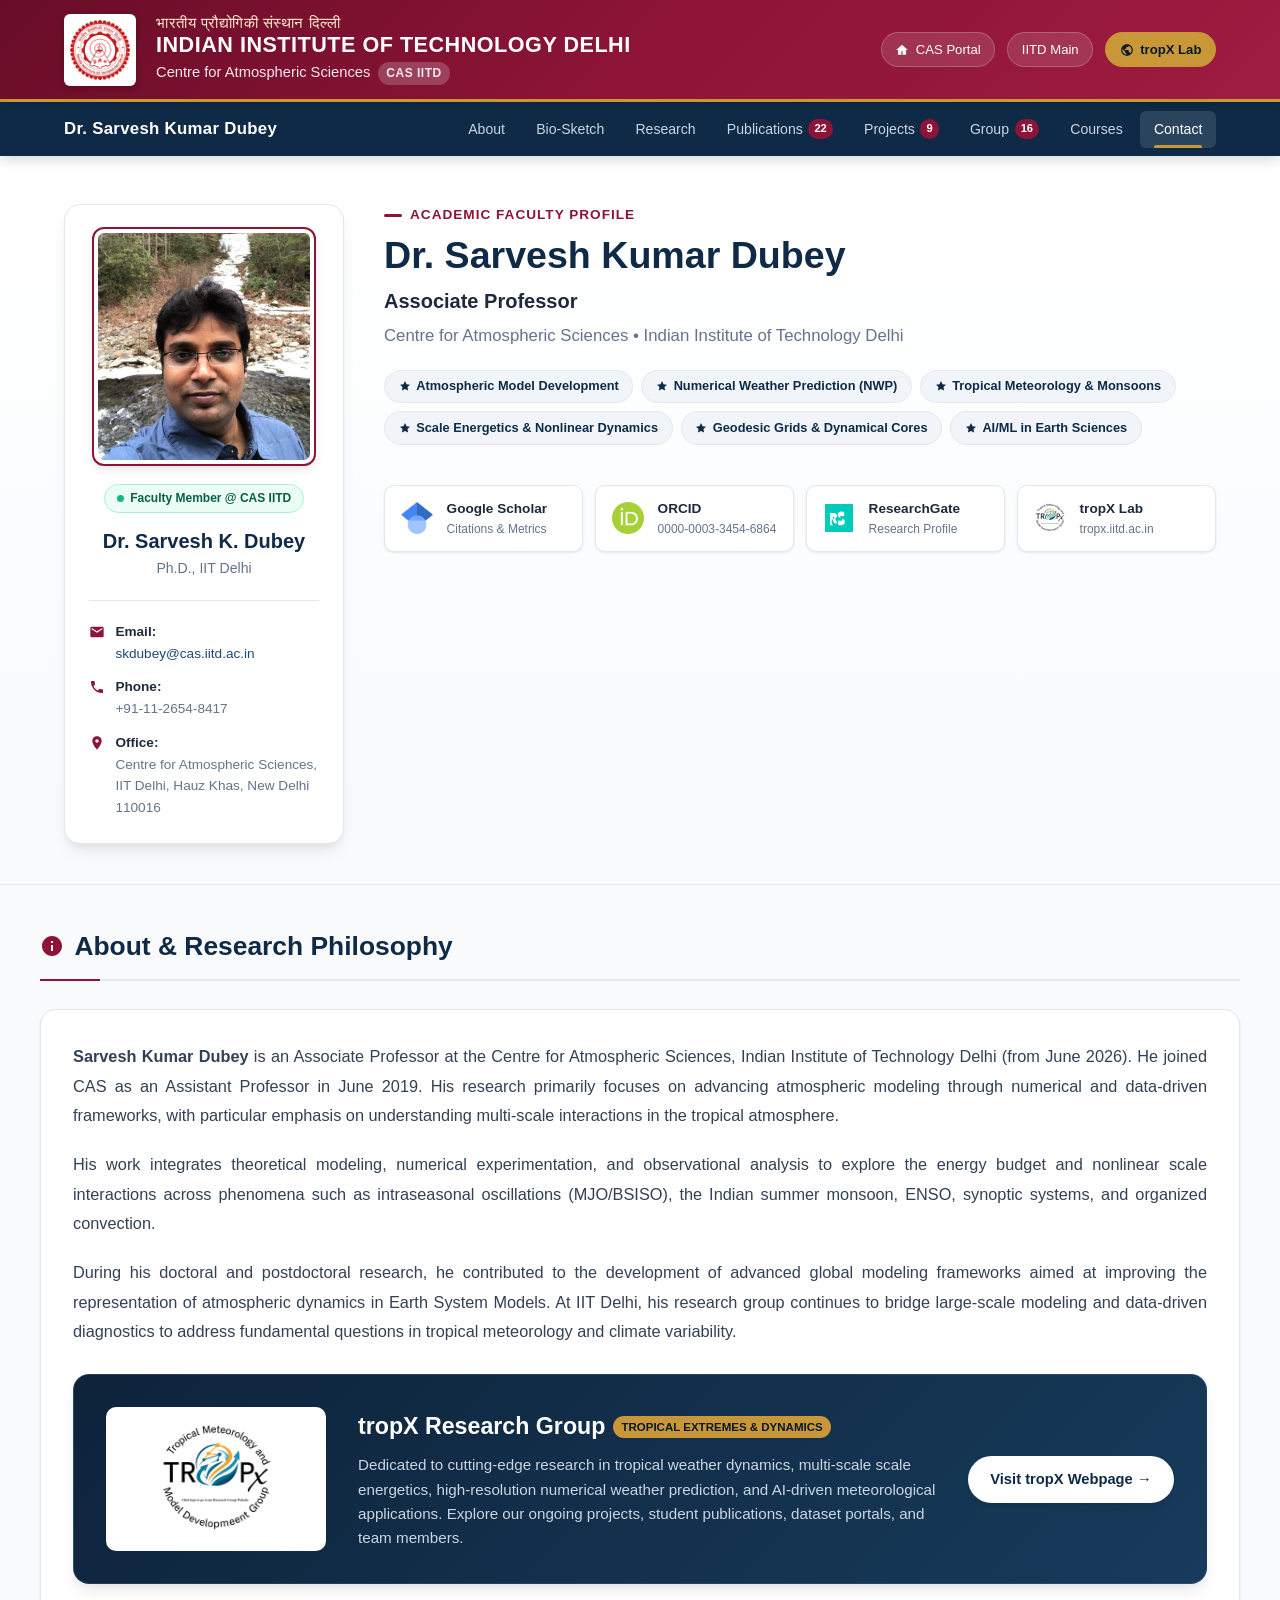
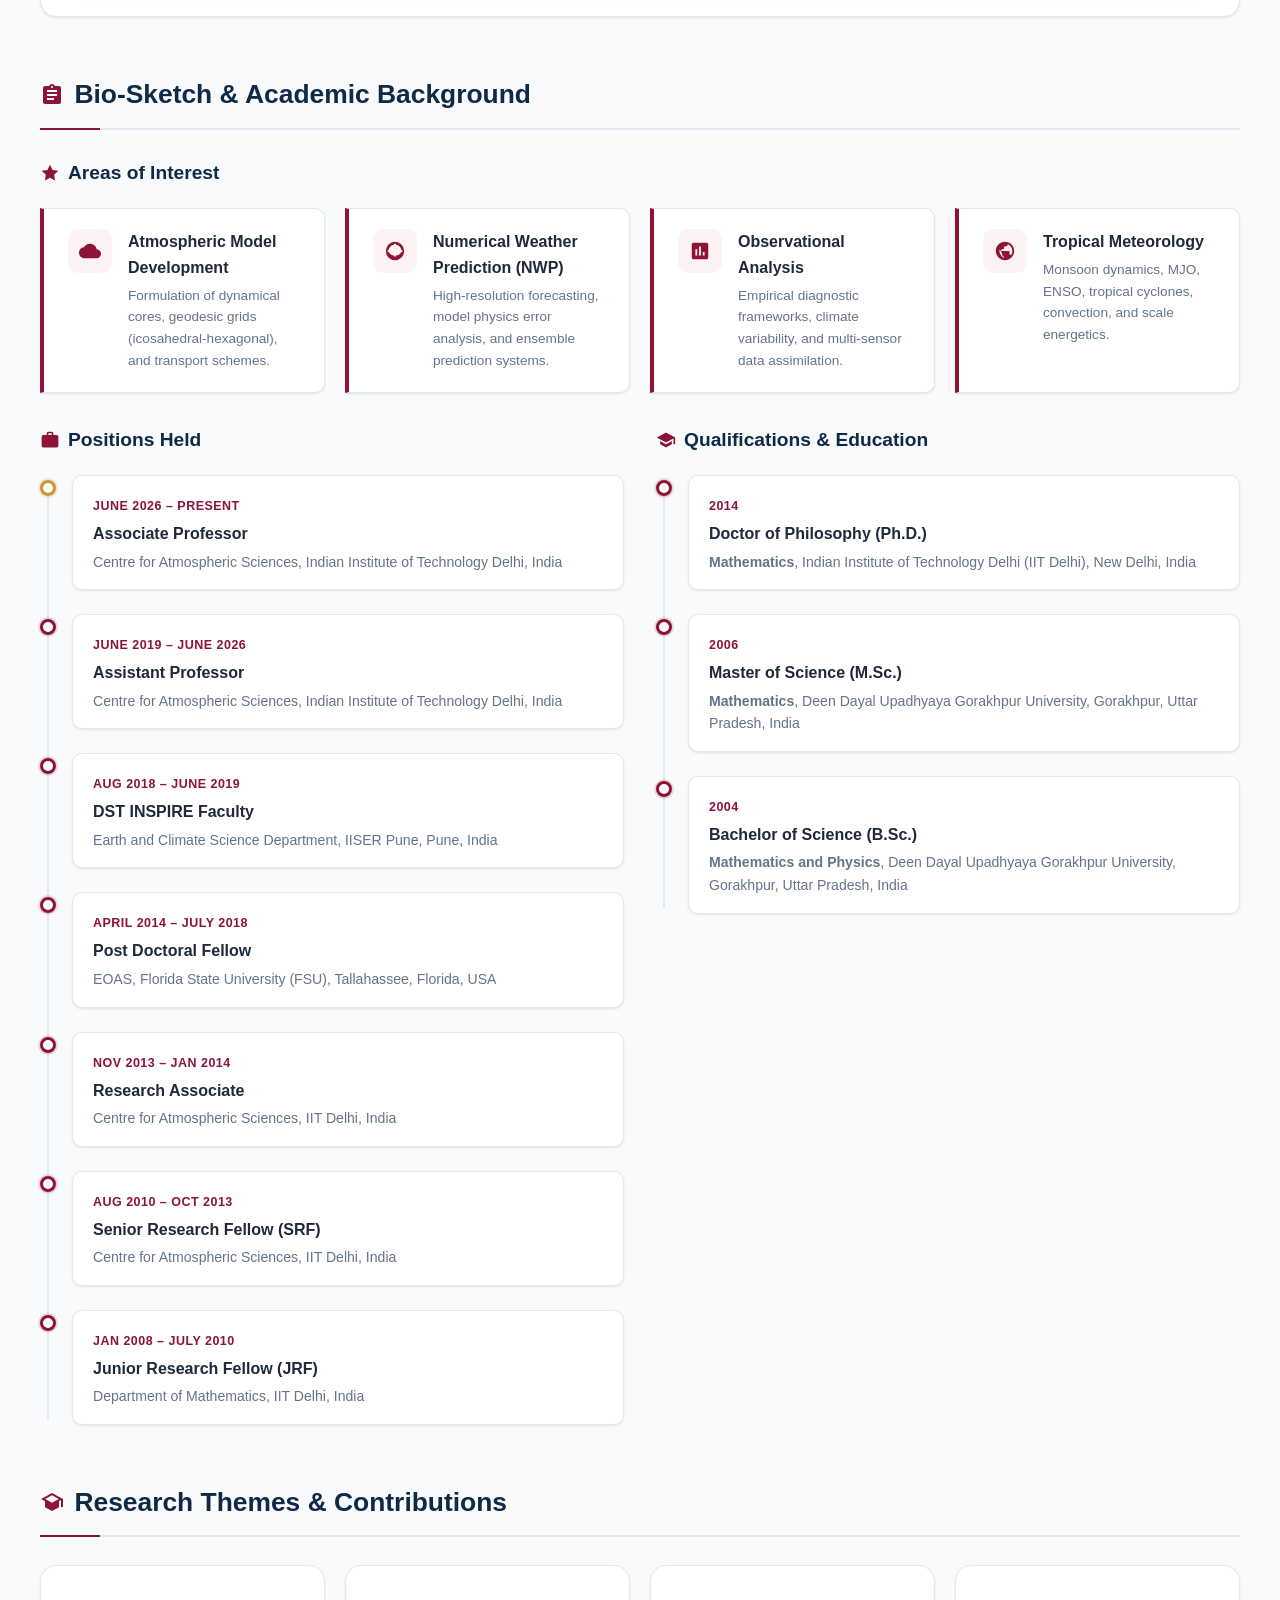
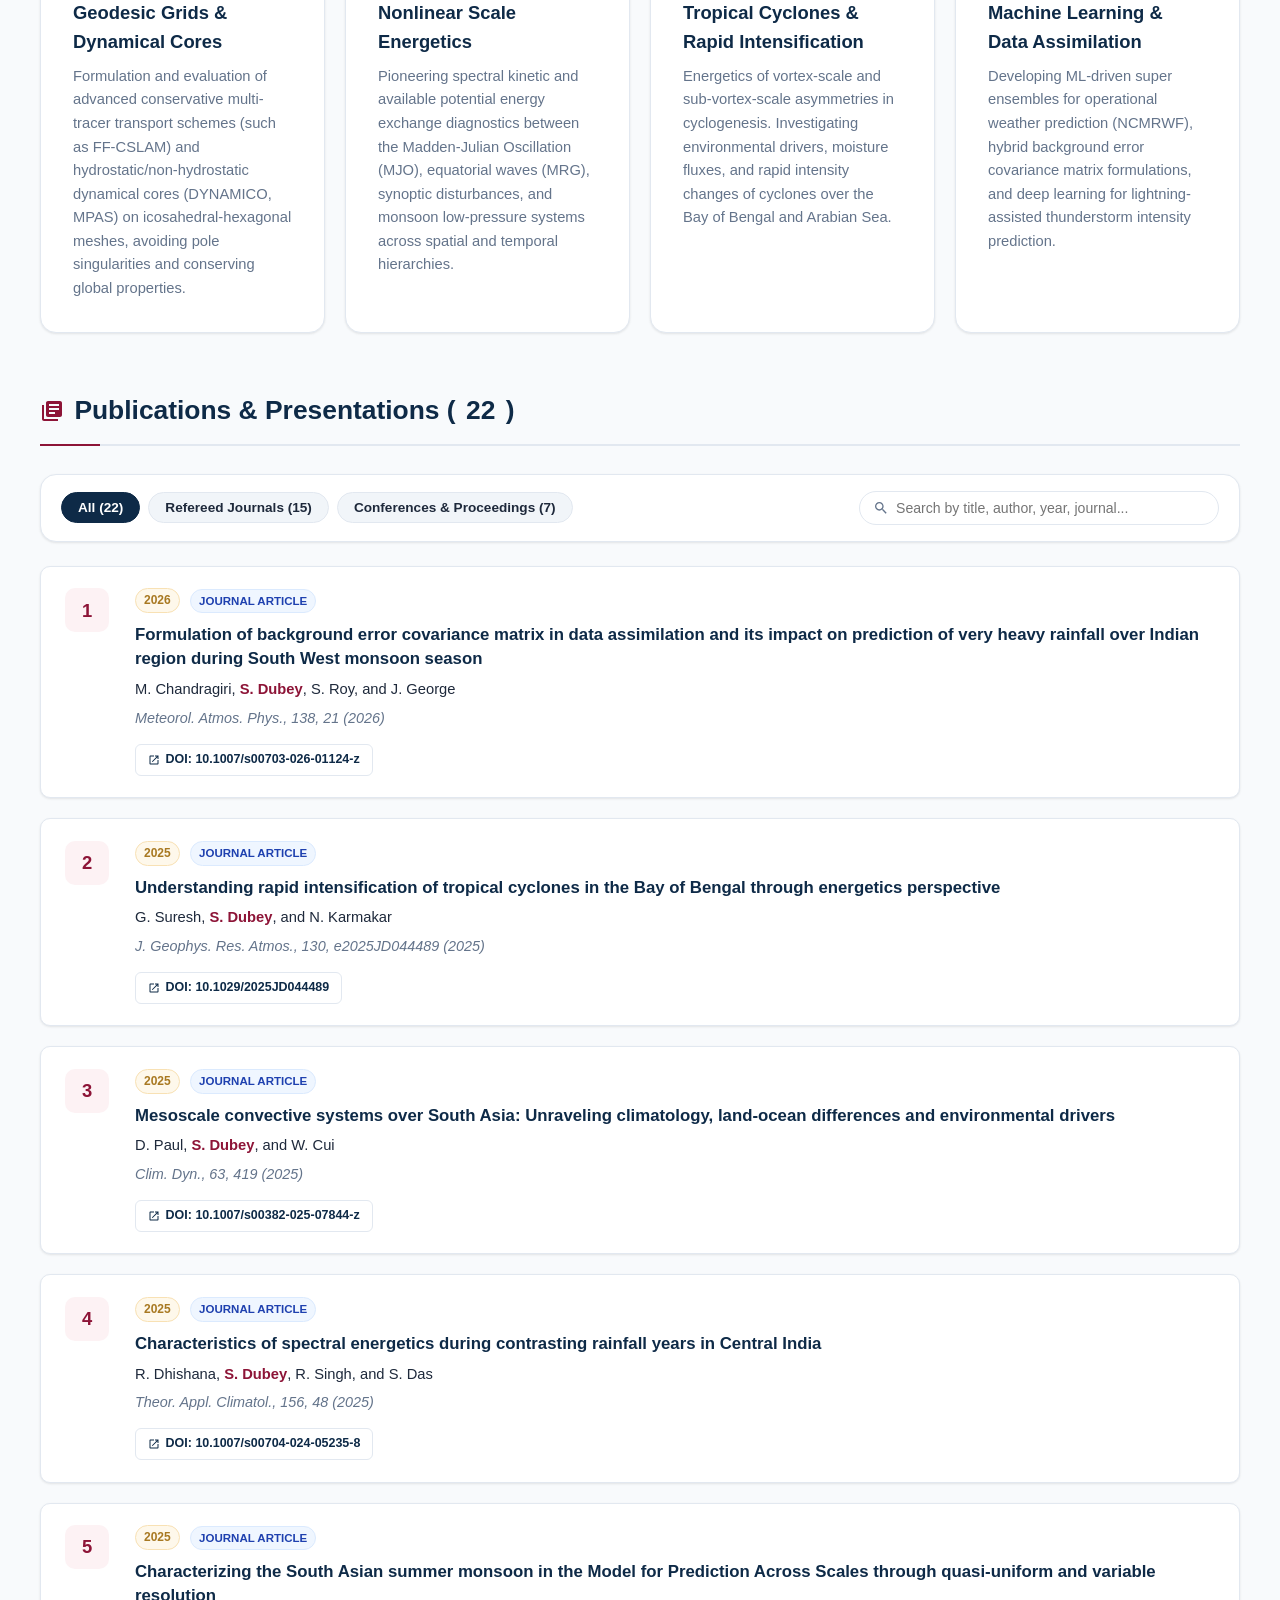
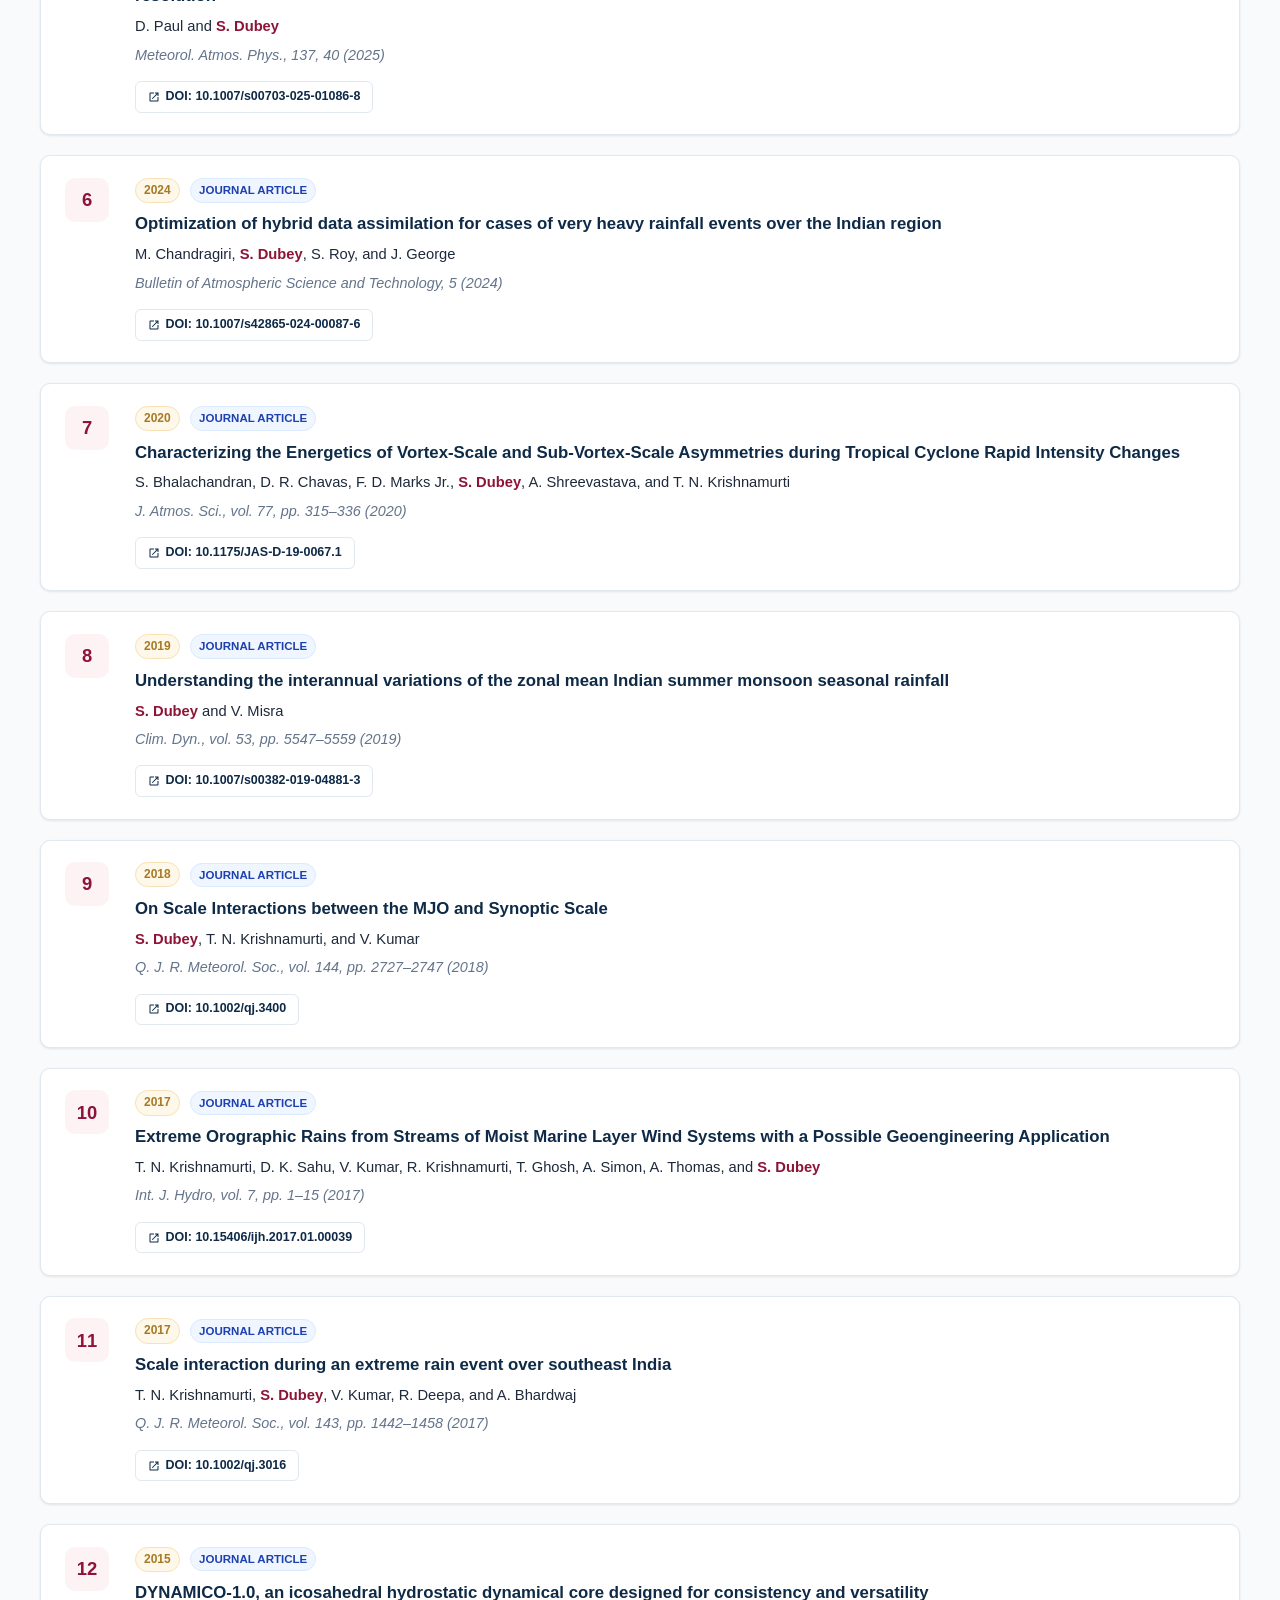
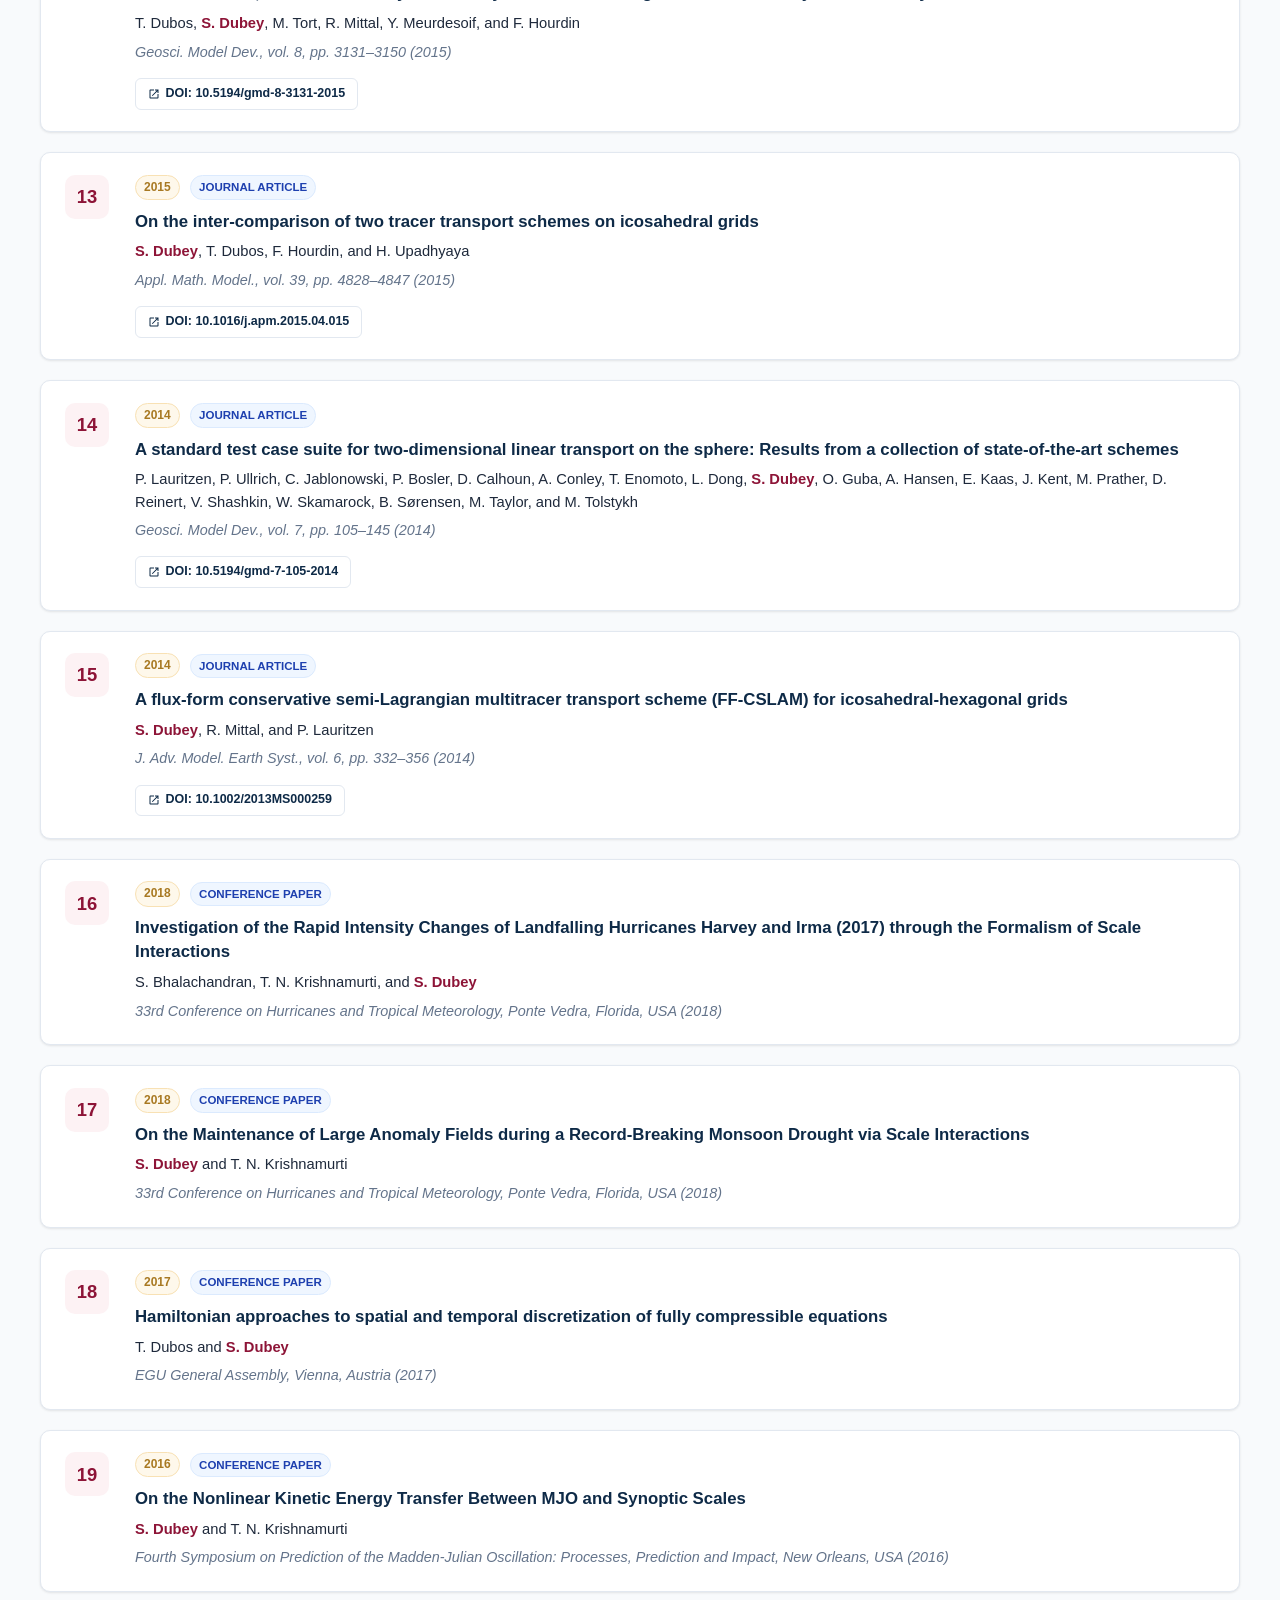
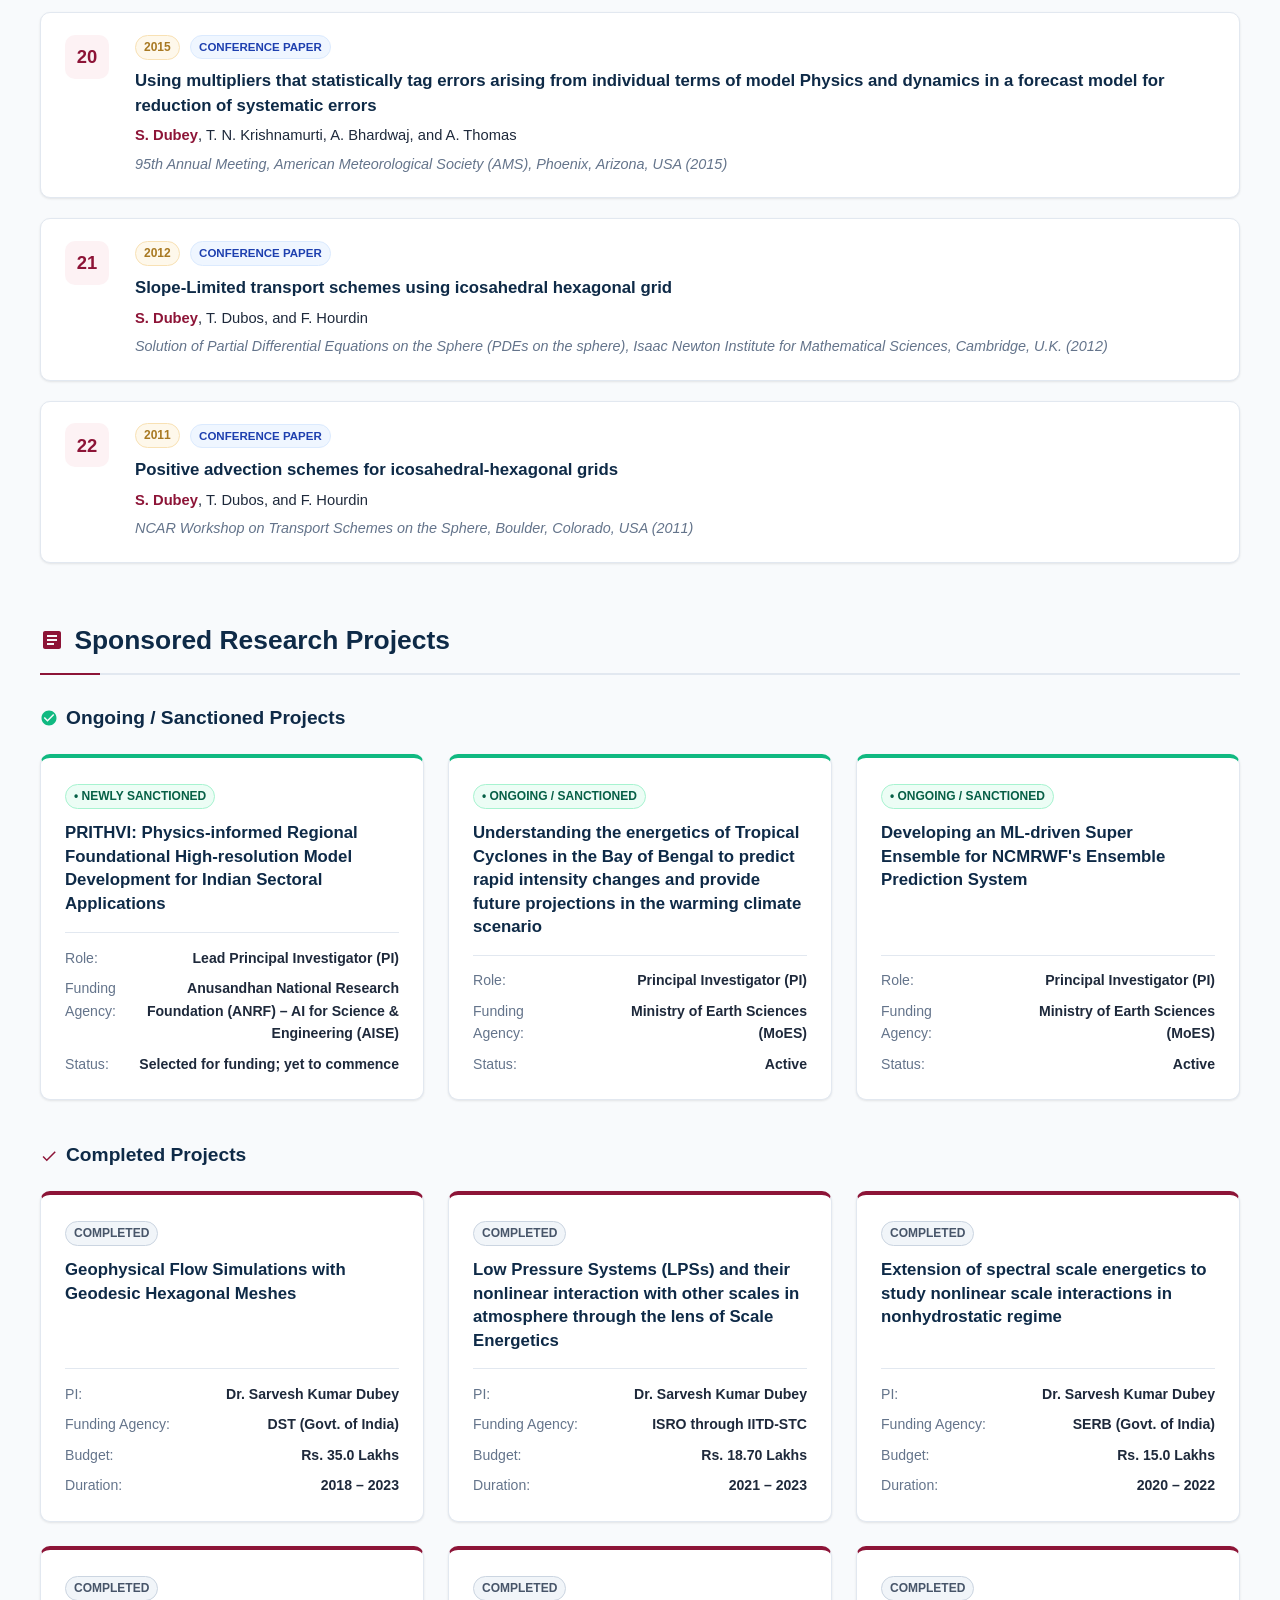
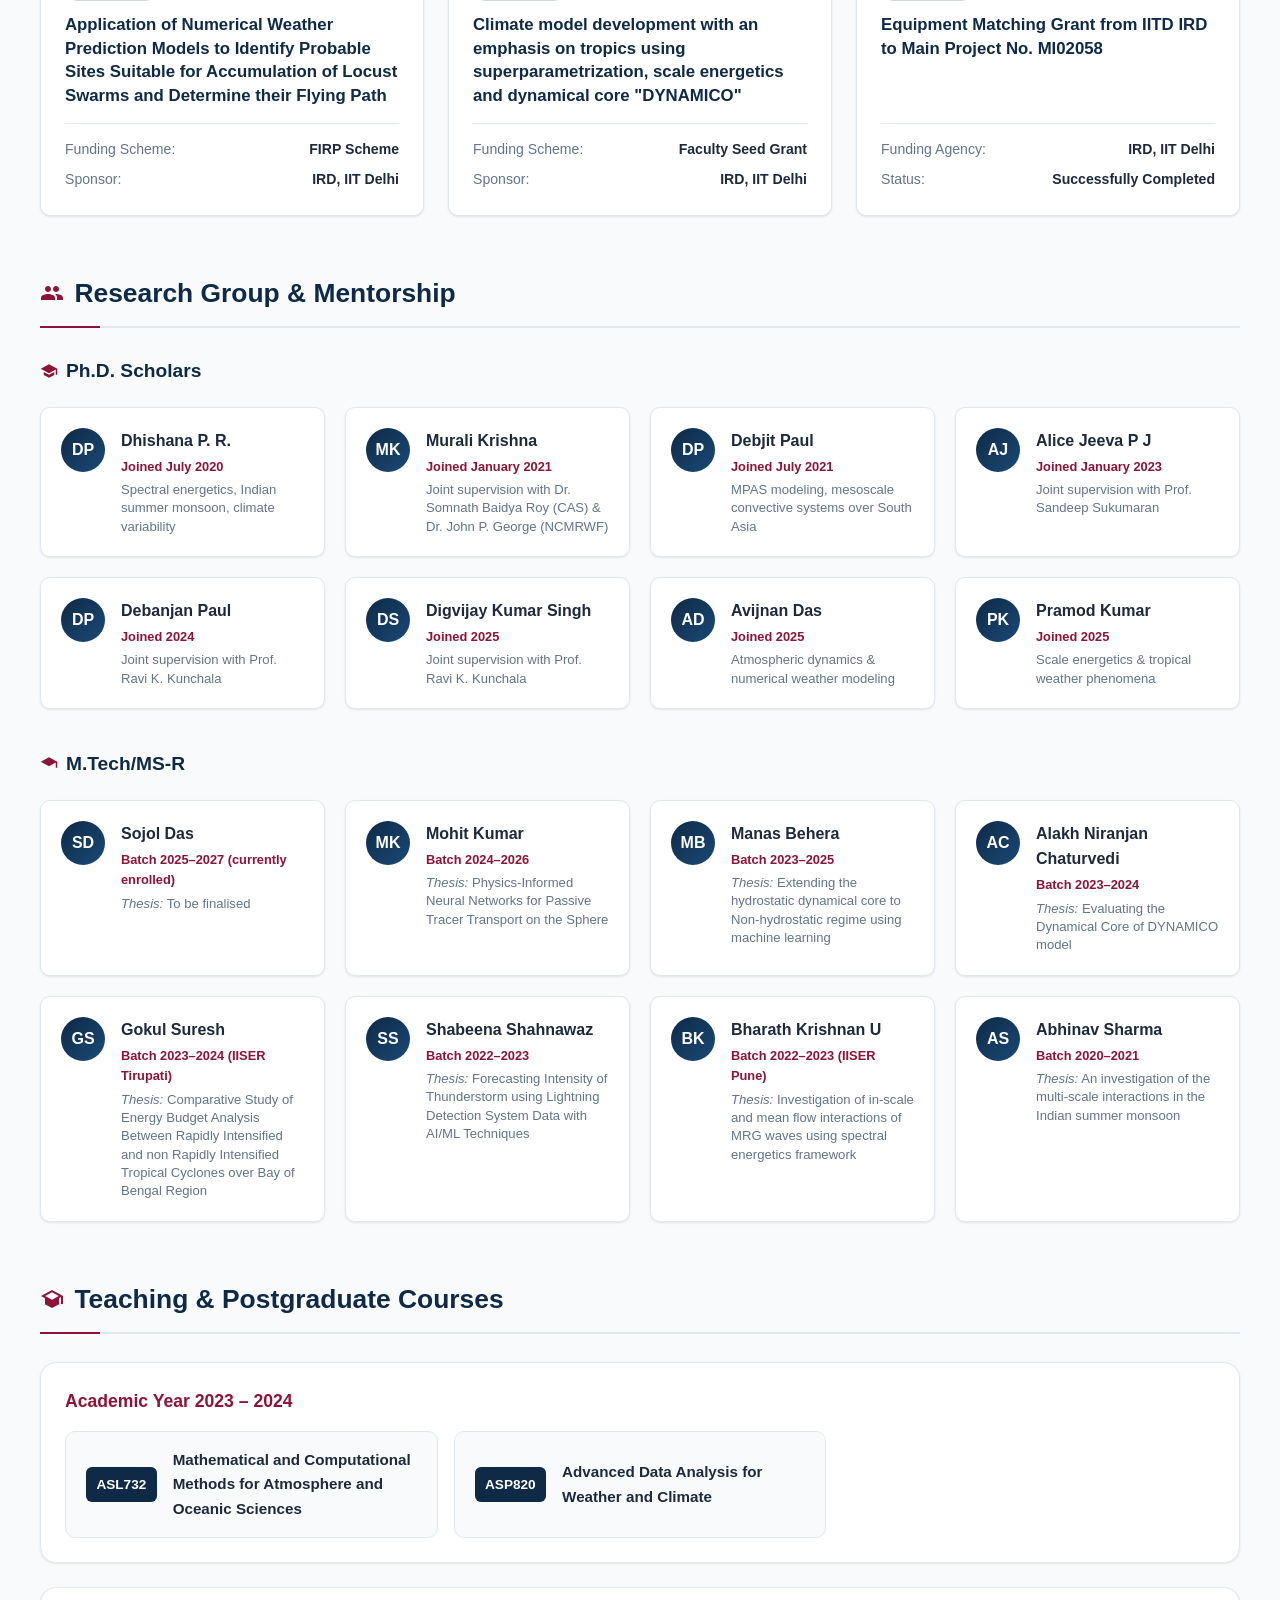
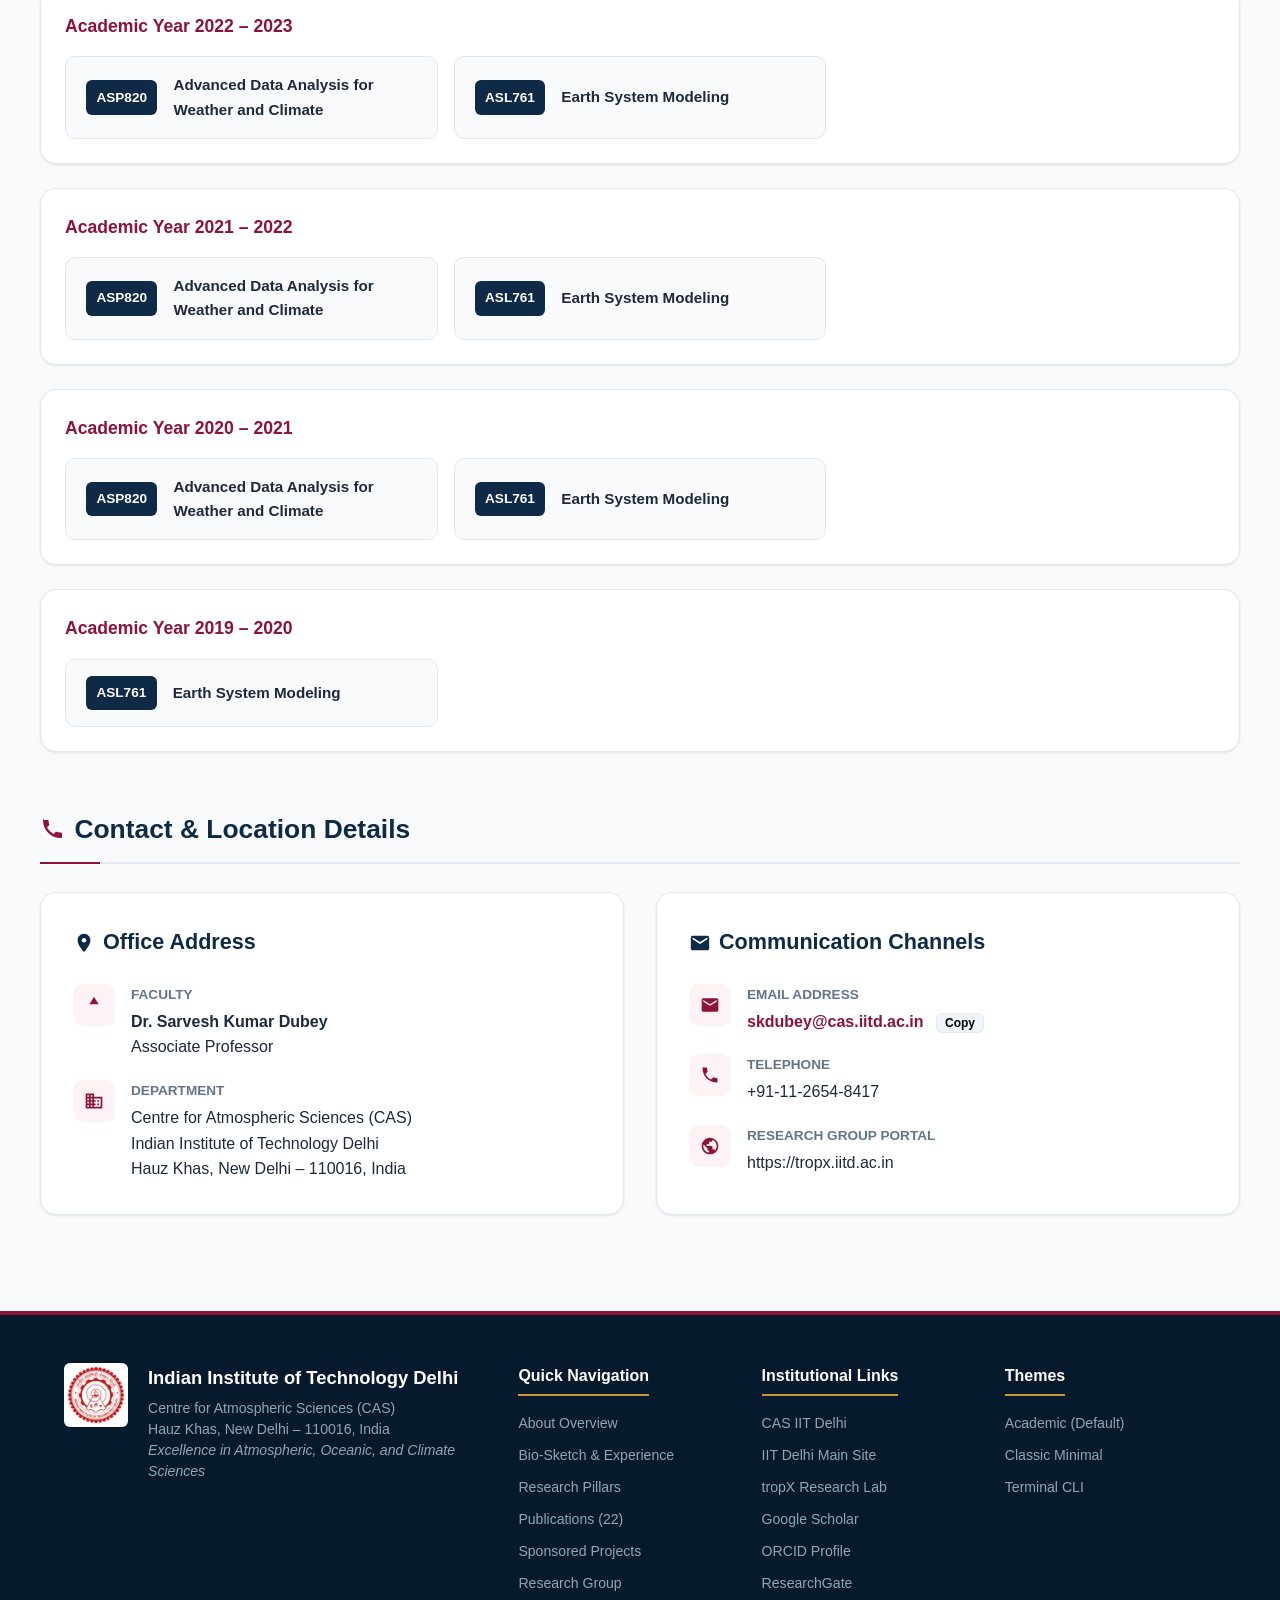
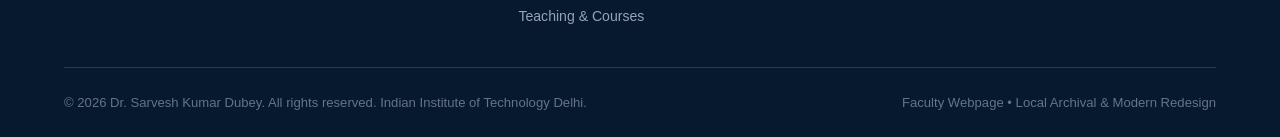
==== commit cdcf4be8: "Add newly sanctioned ANRF-AISE project PRITHVI Co-Authored-By: Claude Opus 5.5 <noreply@anthropic.co" ====
--- a/index.html
+++ b/index.html
@@ -63,7 +63,7 @@
         <li class="nav-item"><a href="#biosketch" class="nav-link">Bio-Sketch</a></li>
         <li class="nav-item"><a href="#research" class="nav-link">Research</a></li>
         <li class="nav-item"><a href="#publications" class="nav-link">Publications <span class="badge-count">22</span></a></li>
-        <li class="nav-item"><a href="#projects" class="nav-link">Projects <span class="badge-count">8</span></a></li>
+        <li class="nav-item"><a href="#projects" class="nav-link">Projects <span class="badge-count">9</span></a></li>
         <li class="nav-item"><a href="#students" class="nav-link">Group <span class="badge-count">16</span></a></li>
         <li class="nav-item"><a href="#courses" class="nav-link">Courses</a></li>
         <li class="nav-item"><a href="#contact" class="nav-link">Contact</a></li>
@@ -899,6 +899,27 @@
         
         <div class="project-card ongoing">
           <div>
+            <span class="project-status ongoing">&bull; Newly Sanctioned</span>
+            <h4 class="project-title">PRITHVI: Physics-informed Regional Foundational High-resolution Model Development for Indian Sectoral Applications</h4>
+          </div>
+          <ul class="project-details">
+            <li class="project-detail-item">
+              <span class="project-detail-label">Role:</span>
+              <span class="project-detail-val">Lead Principal Investigator (PI)</span>
+            </li>
+            <li class="project-detail-item">
+              <span class="project-detail-label">Funding Agency:</span>
+              <span class="project-detail-val">Anusandhan National Research Foundation (ANRF) &ndash; AI for Science &amp; Engineering (AISE)</span>
+            </li>
+            <li class="project-detail-item">
+              <span class="project-detail-label">Status:</span>
+              <span class="project-detail-val">Selected for funding; yet to commence</span>
+            </li>
+          </ul>
+        </div>
+
+        <div class="project-card ongoing">
+          <div>
             <span class="project-status ongoing">&bull; Ongoing / Sanctioned</span>
             <h4 class="project-title">Understanding the energetics of Tropical Cyclones in the Bay of Bengal to predict rapid intensity changes and provide future projections in the warming climate scenario</h4>
           </div>
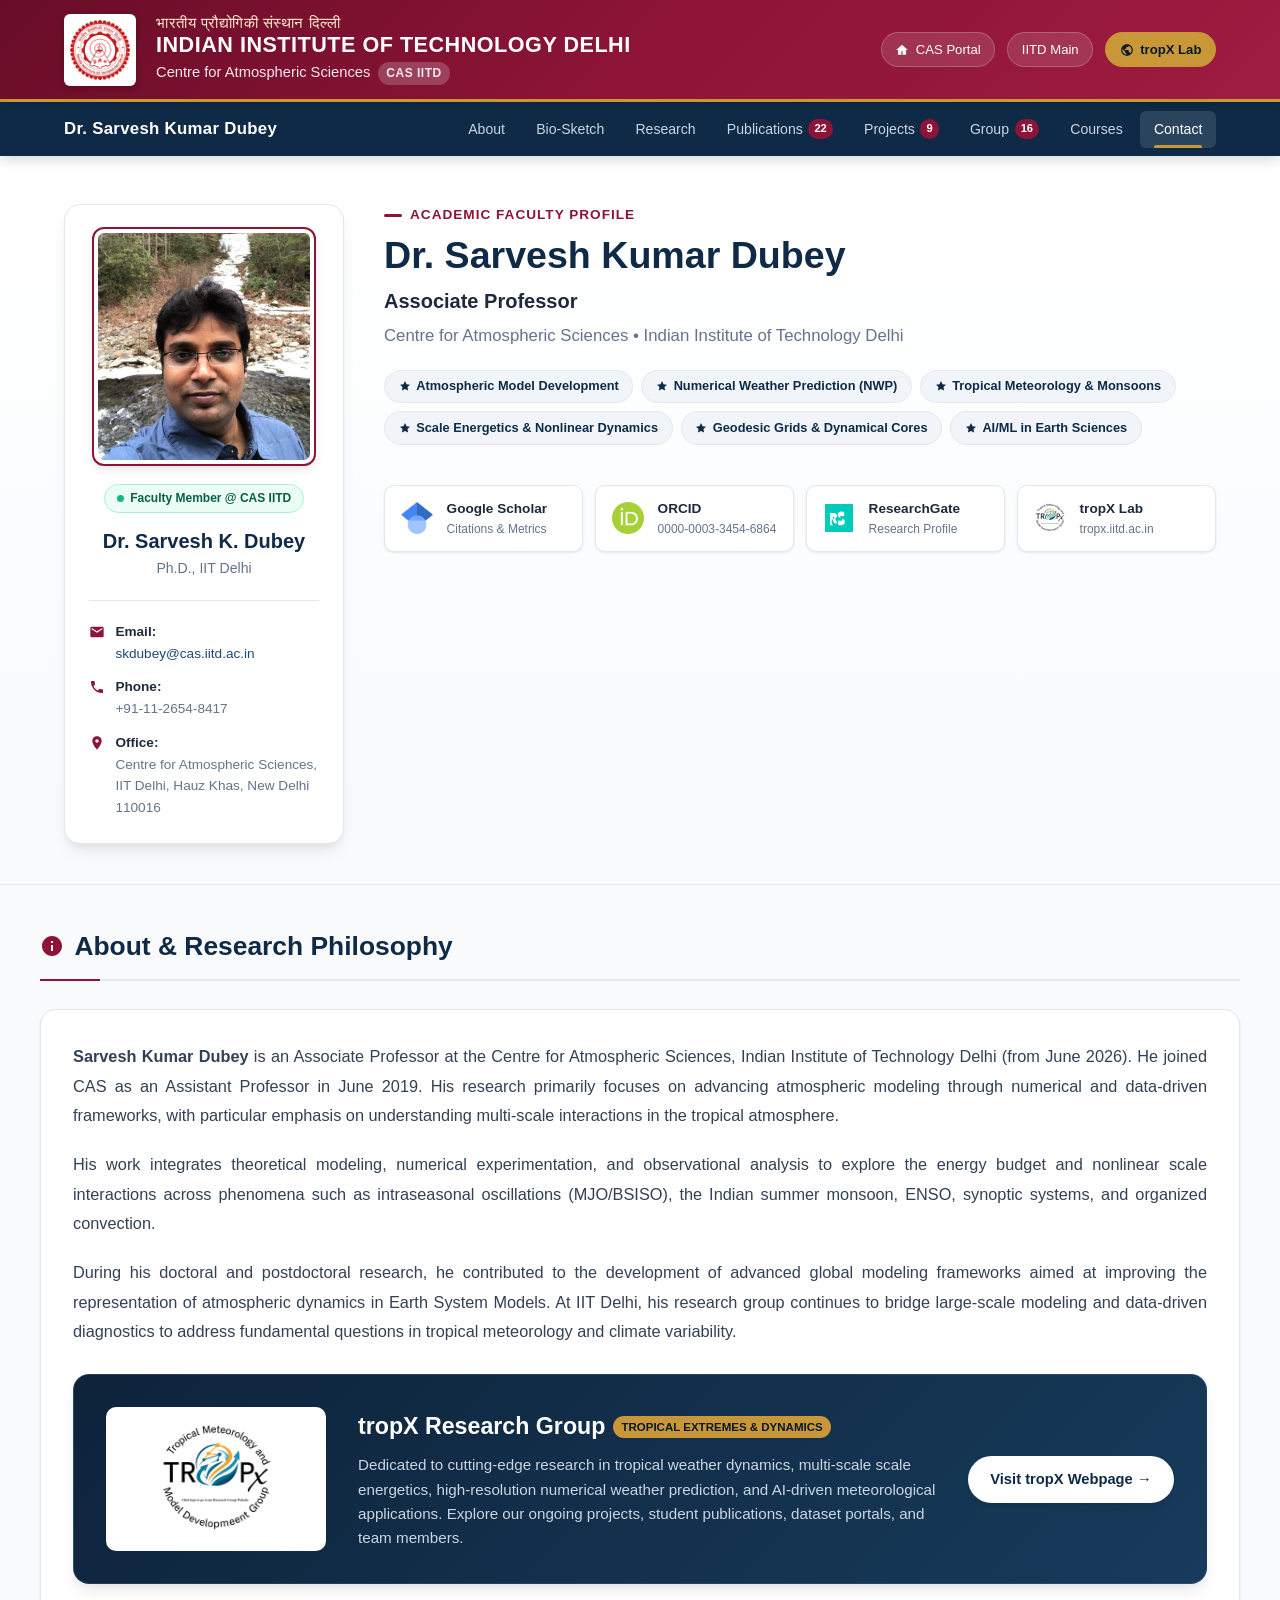
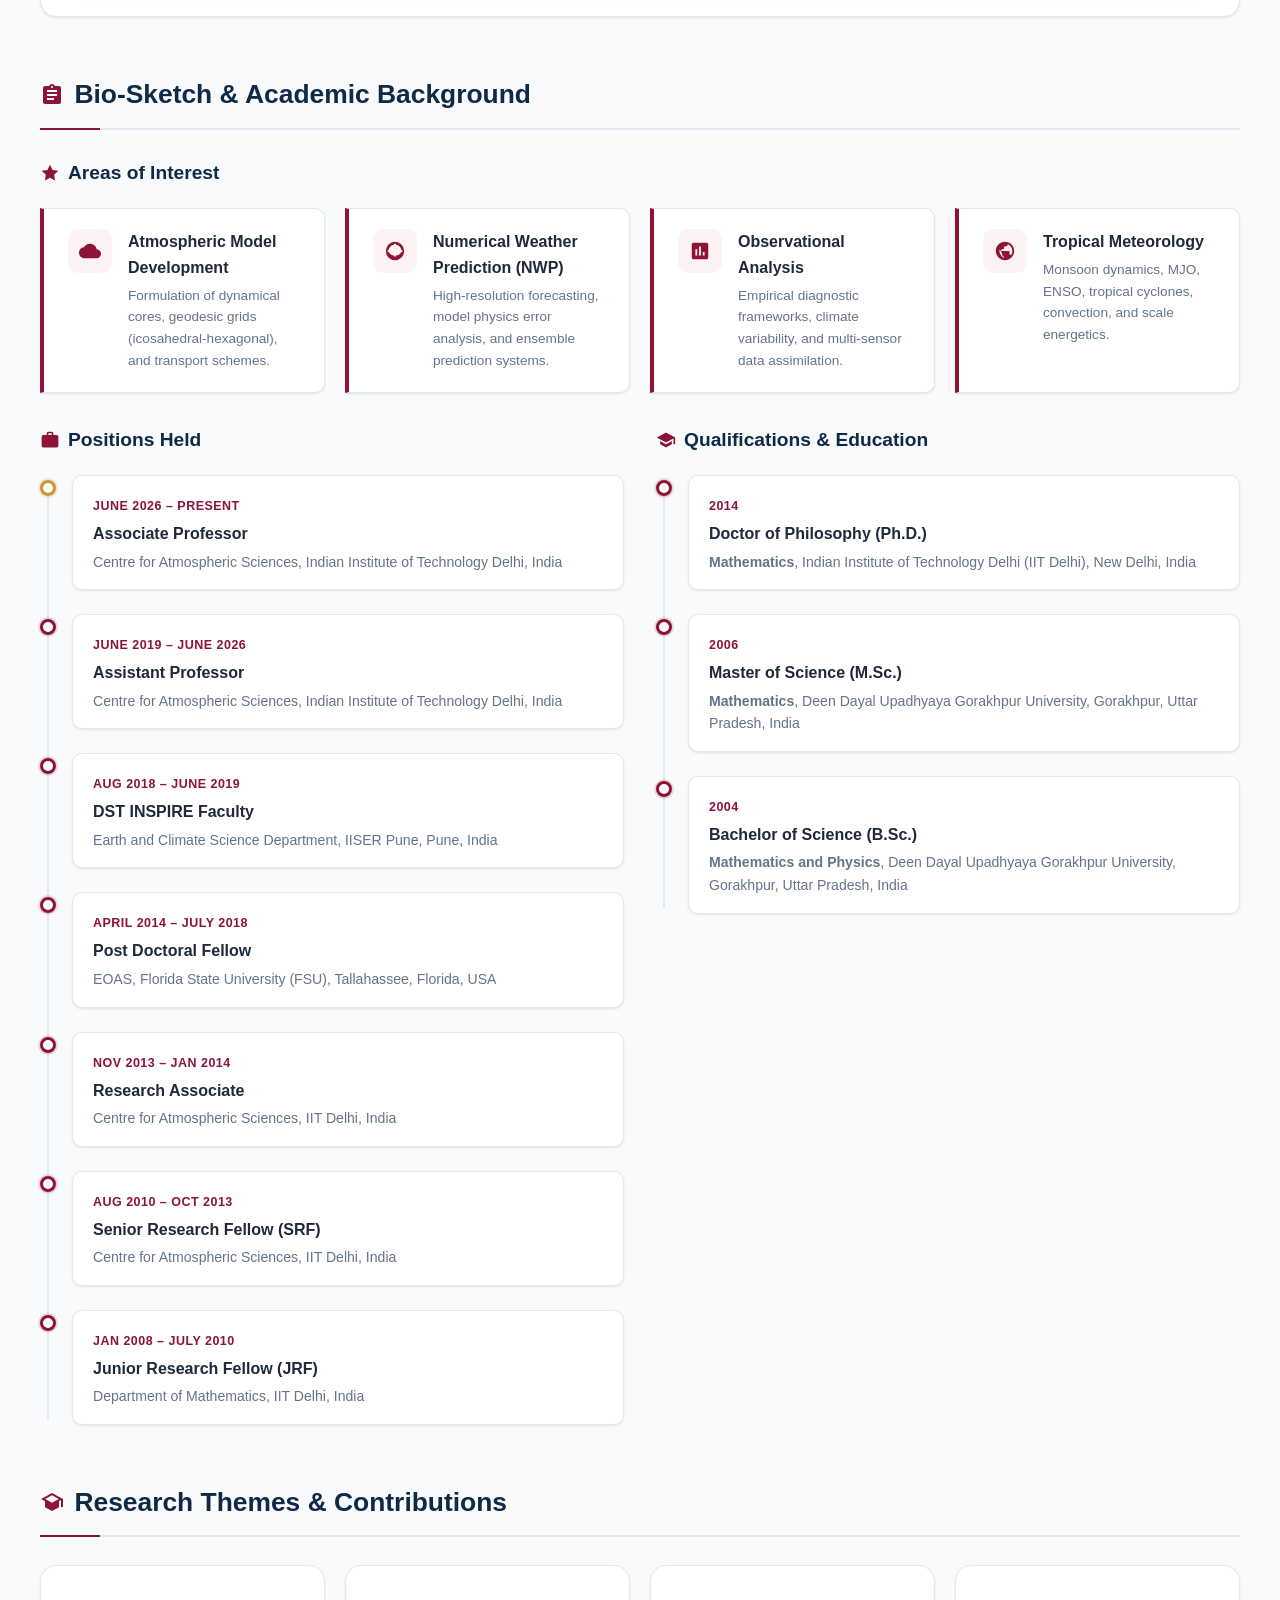
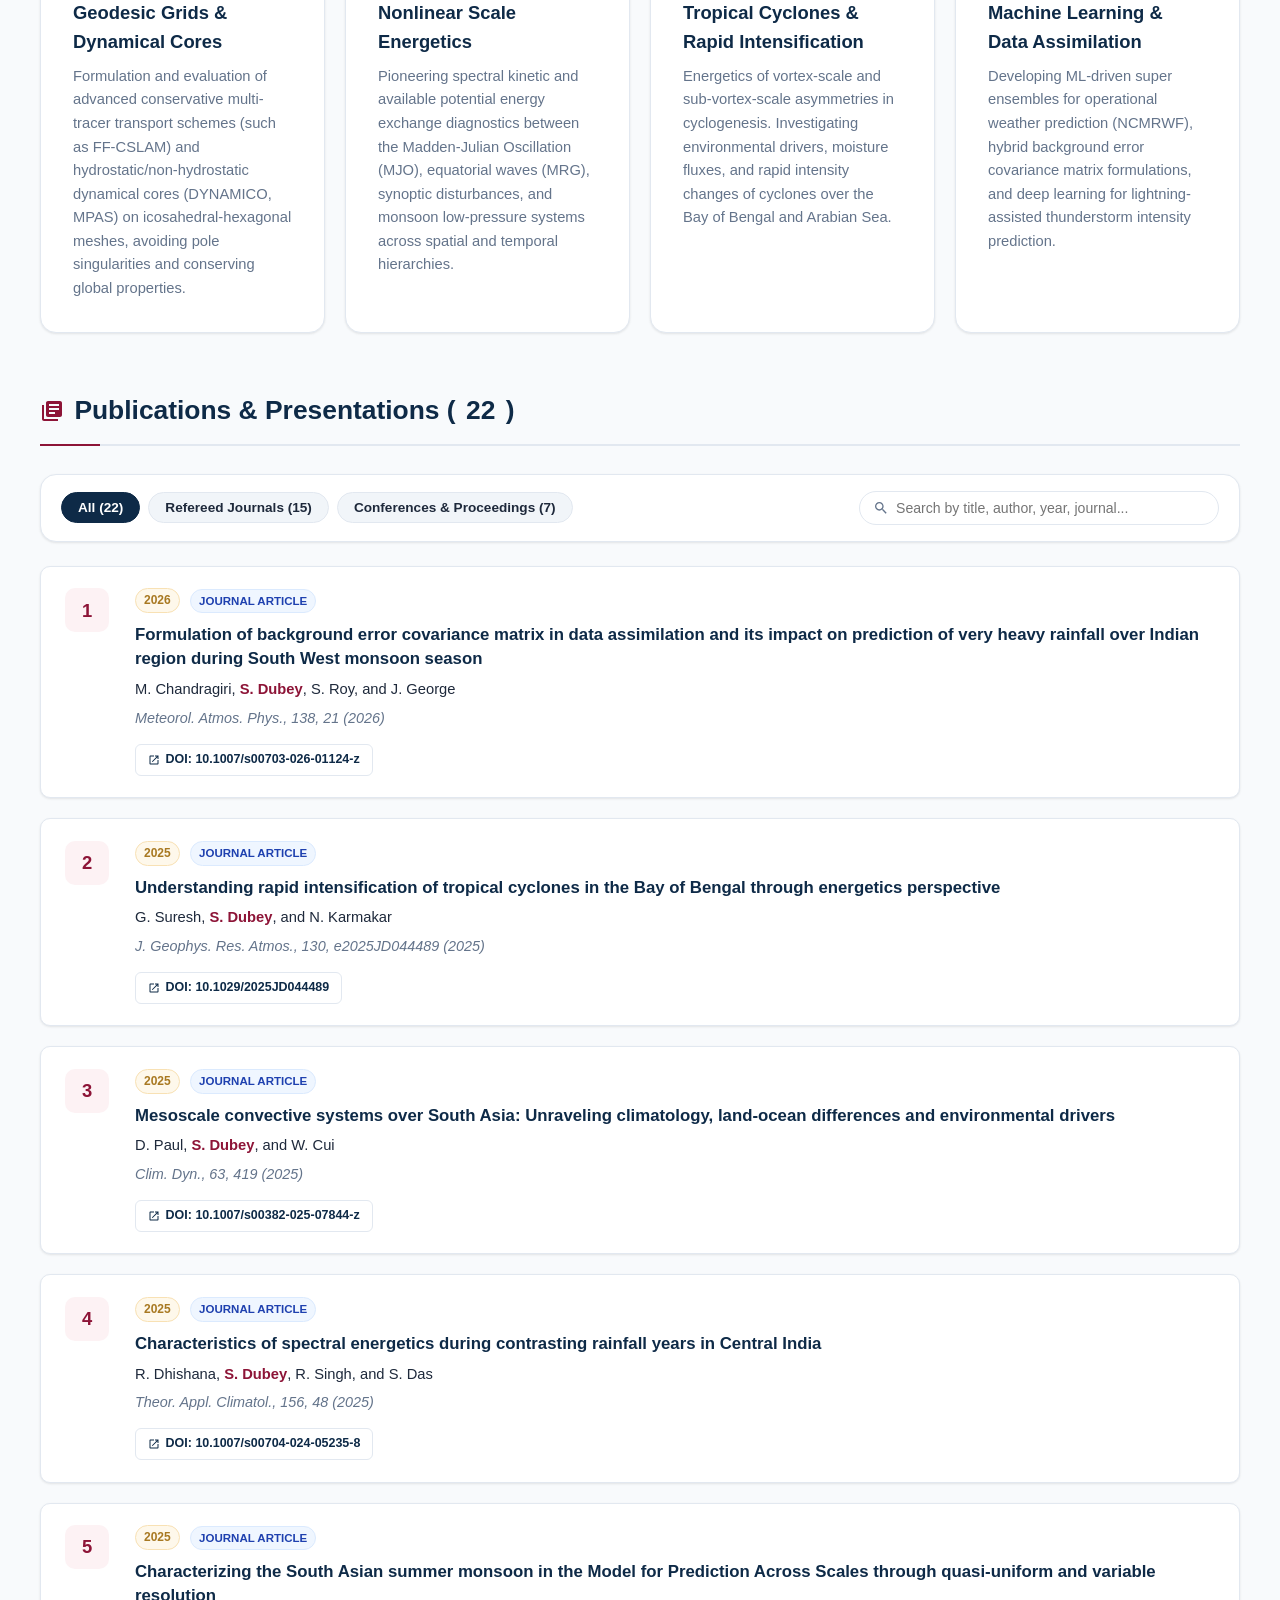
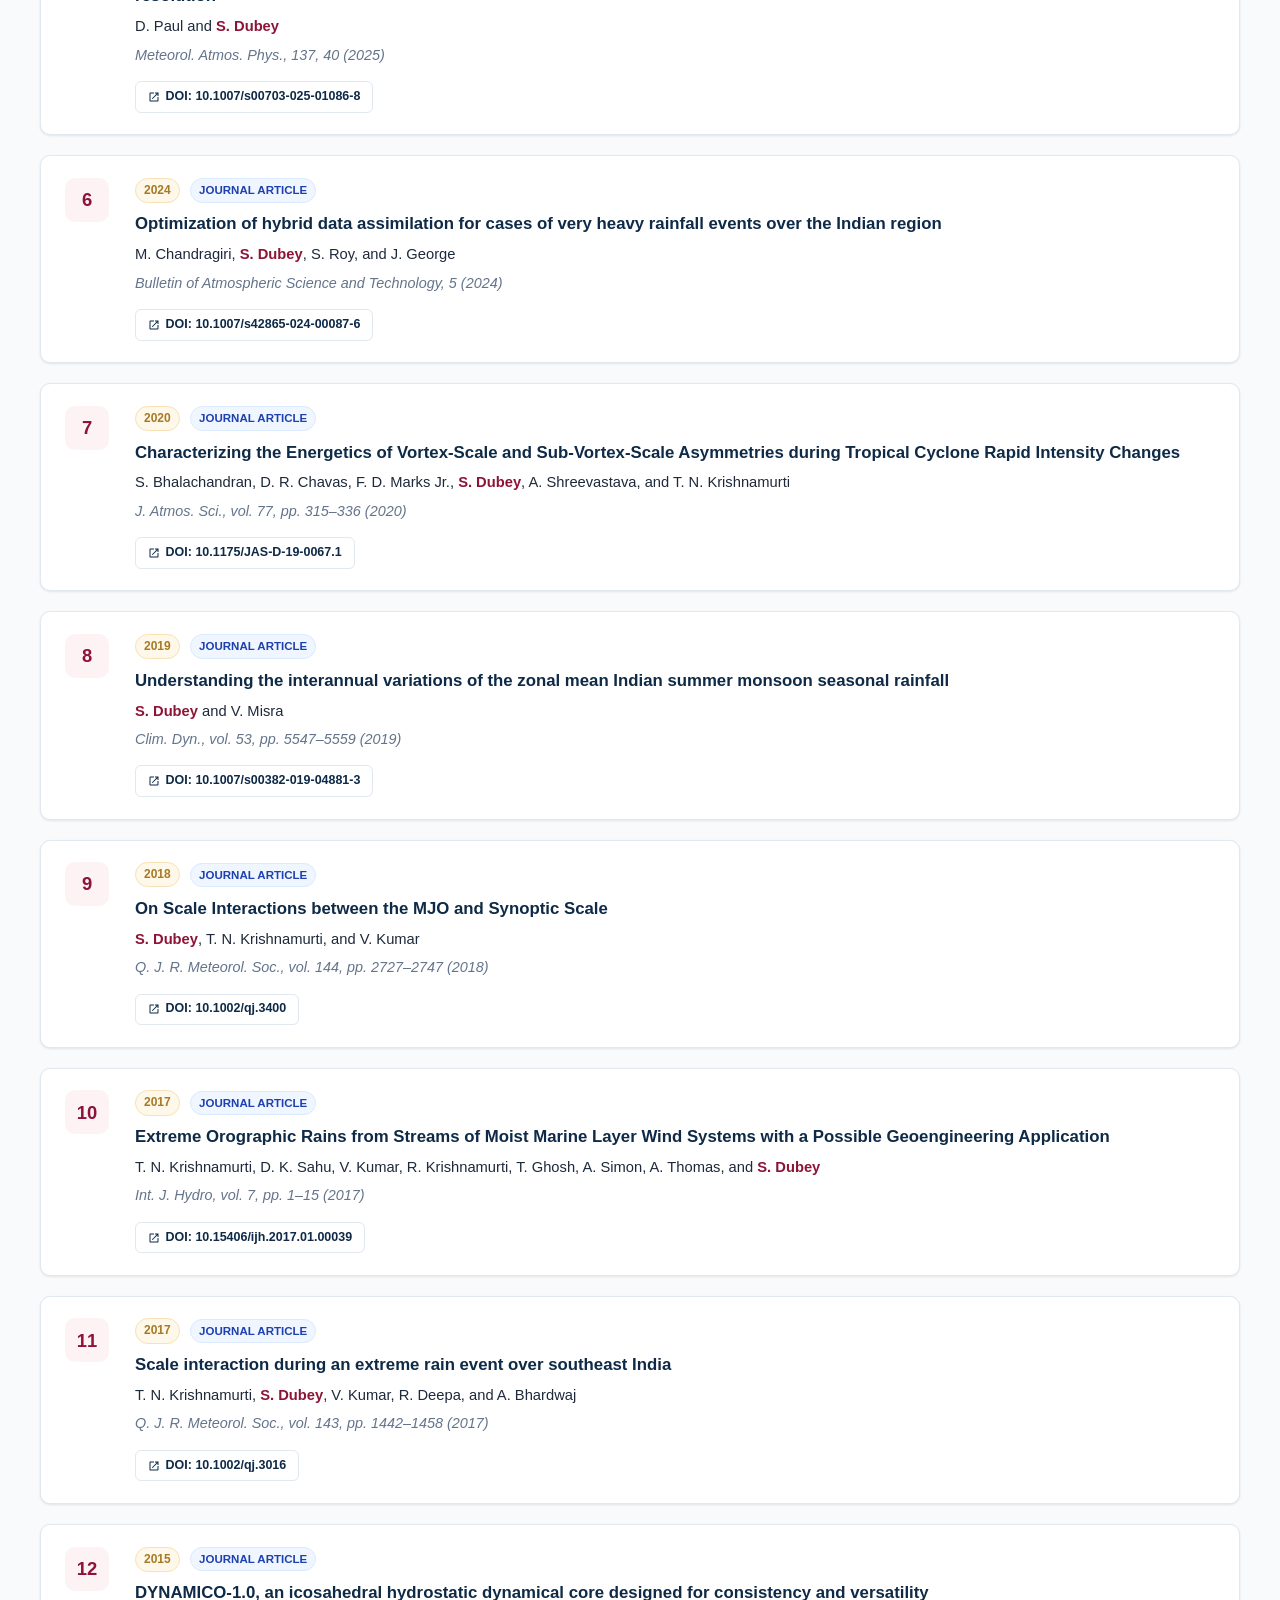
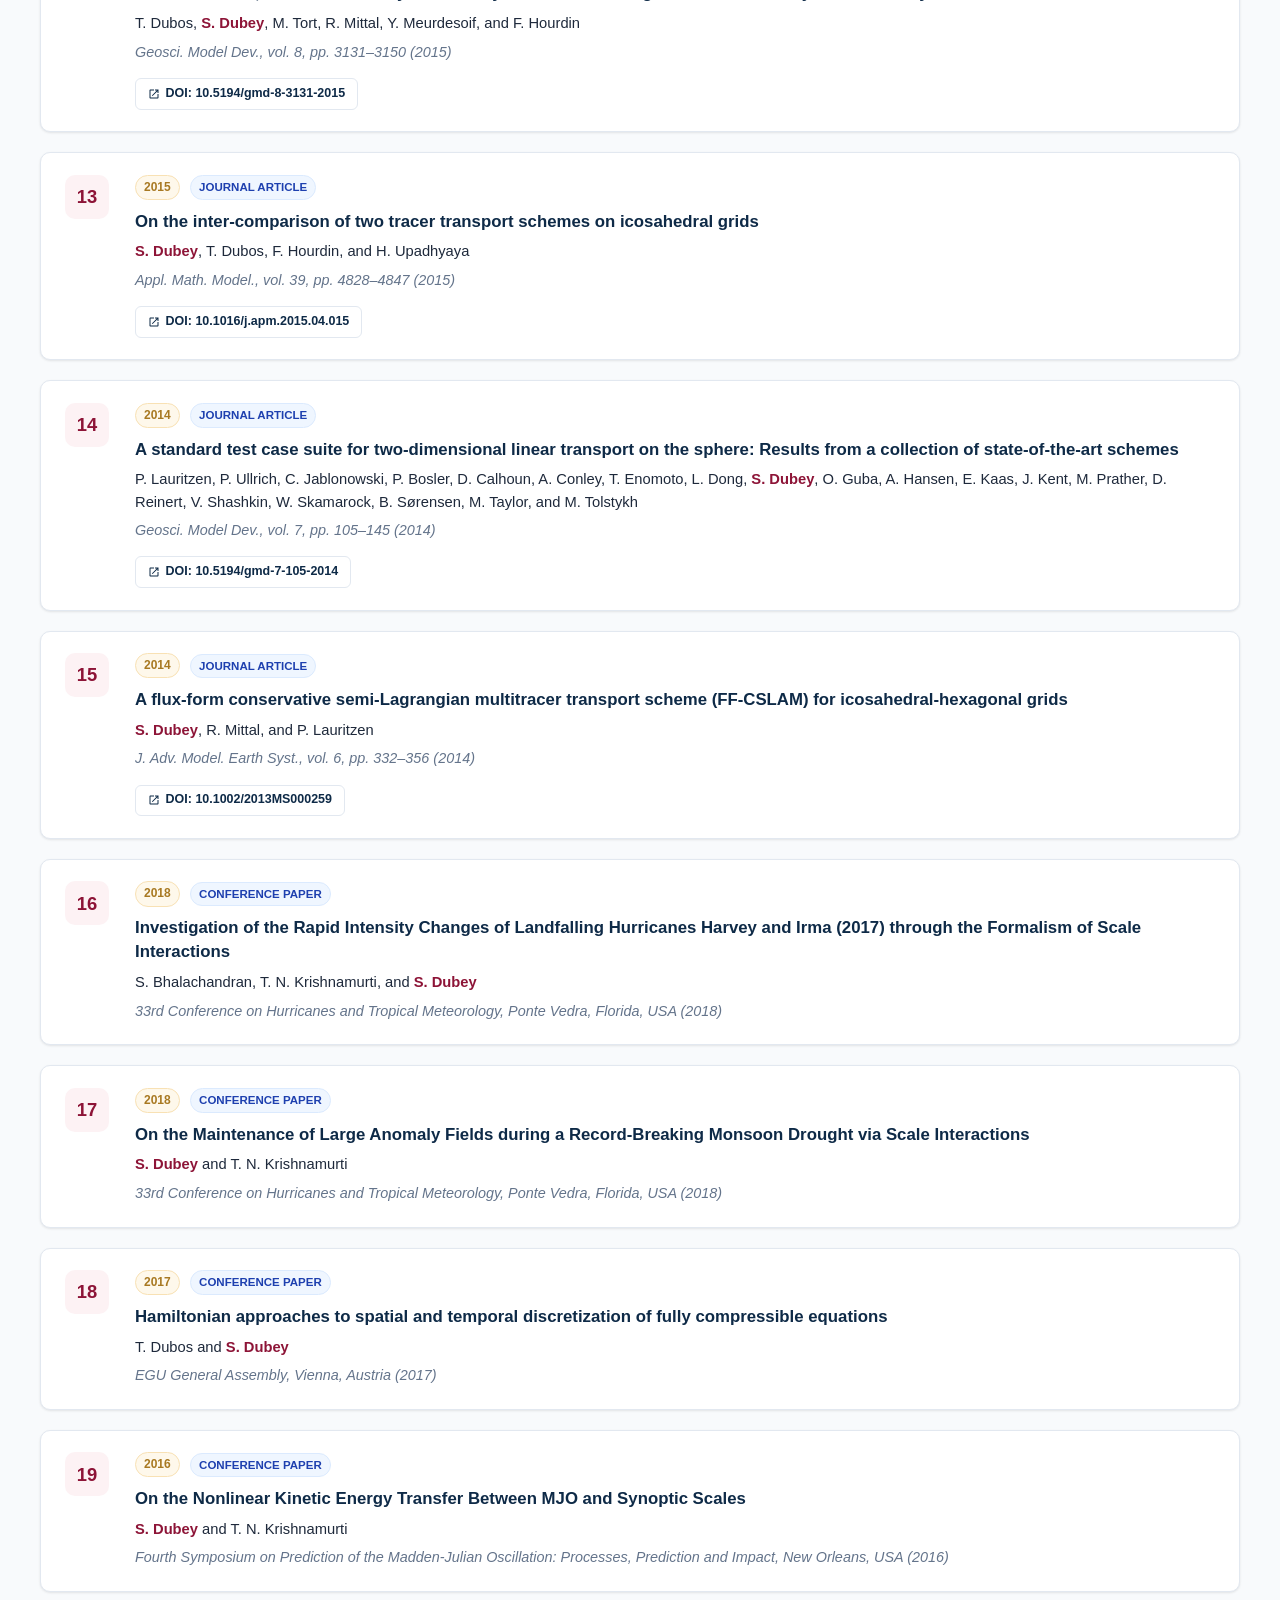
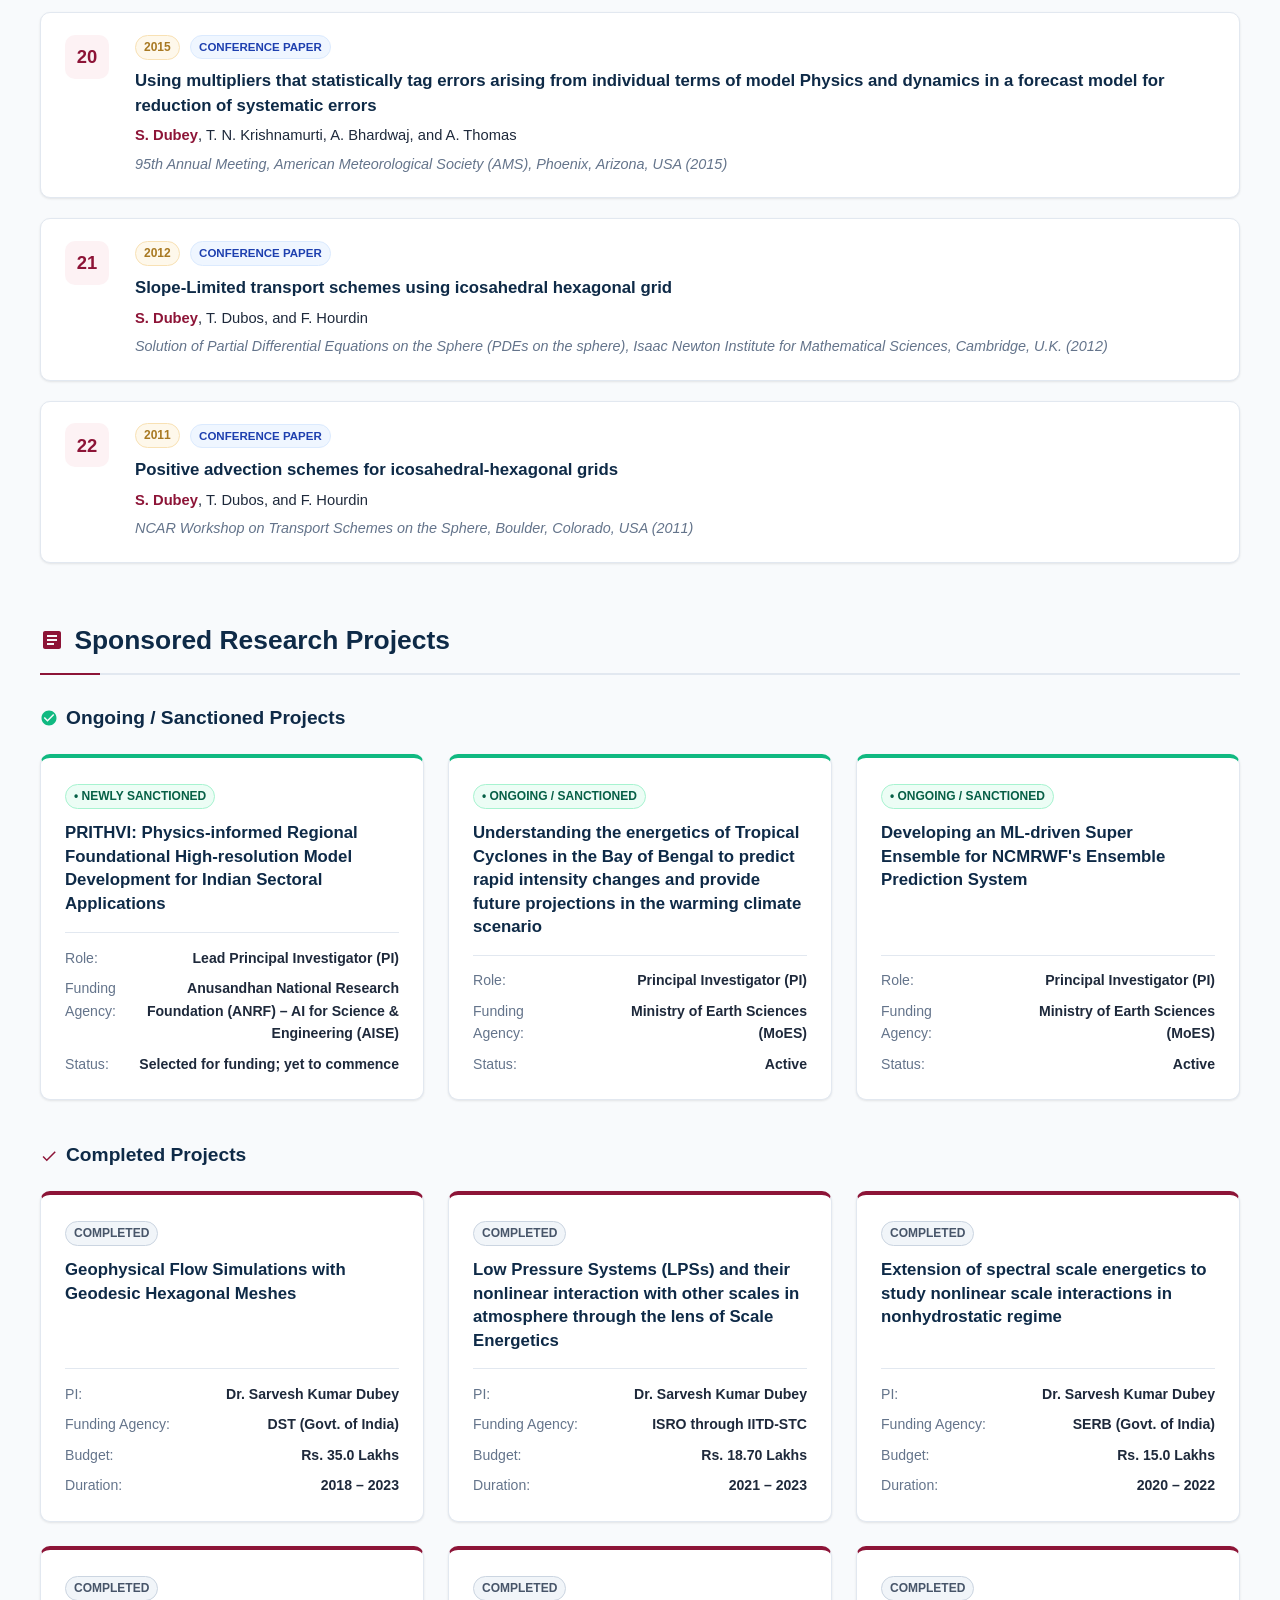
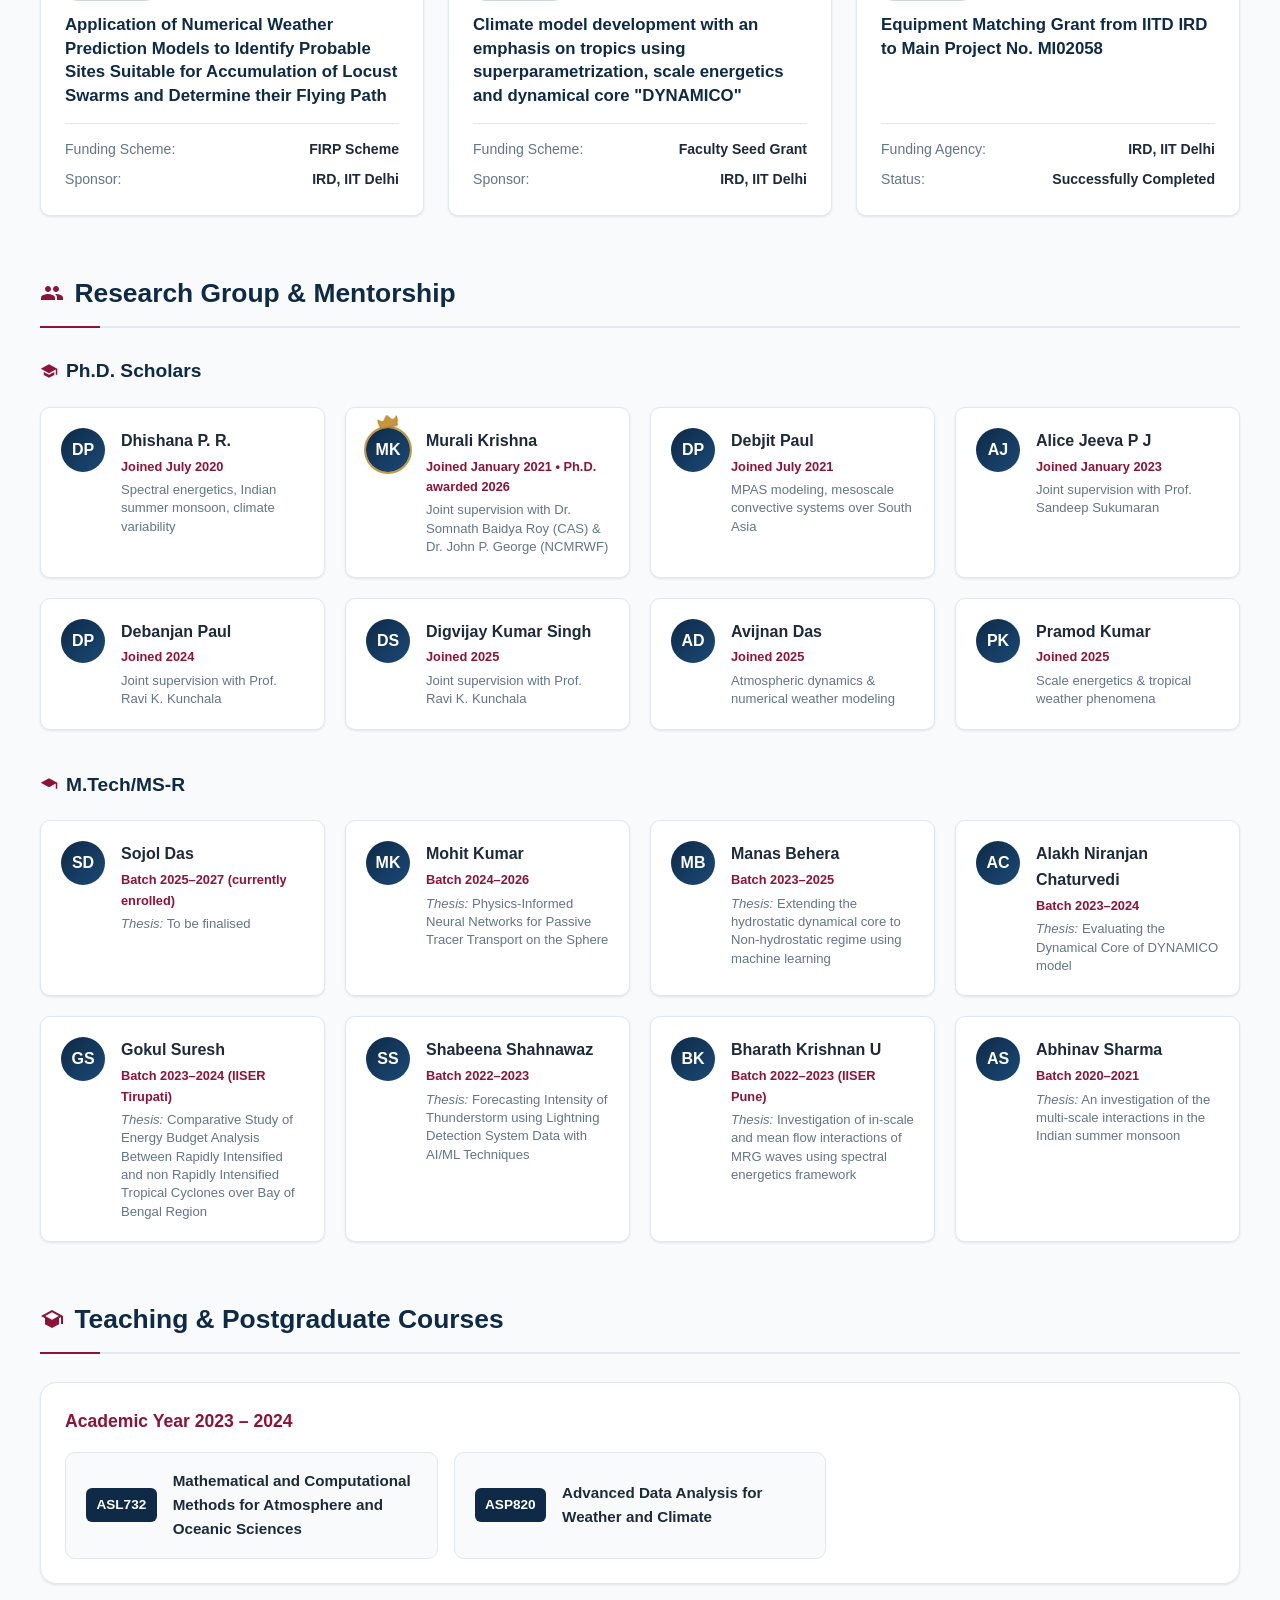
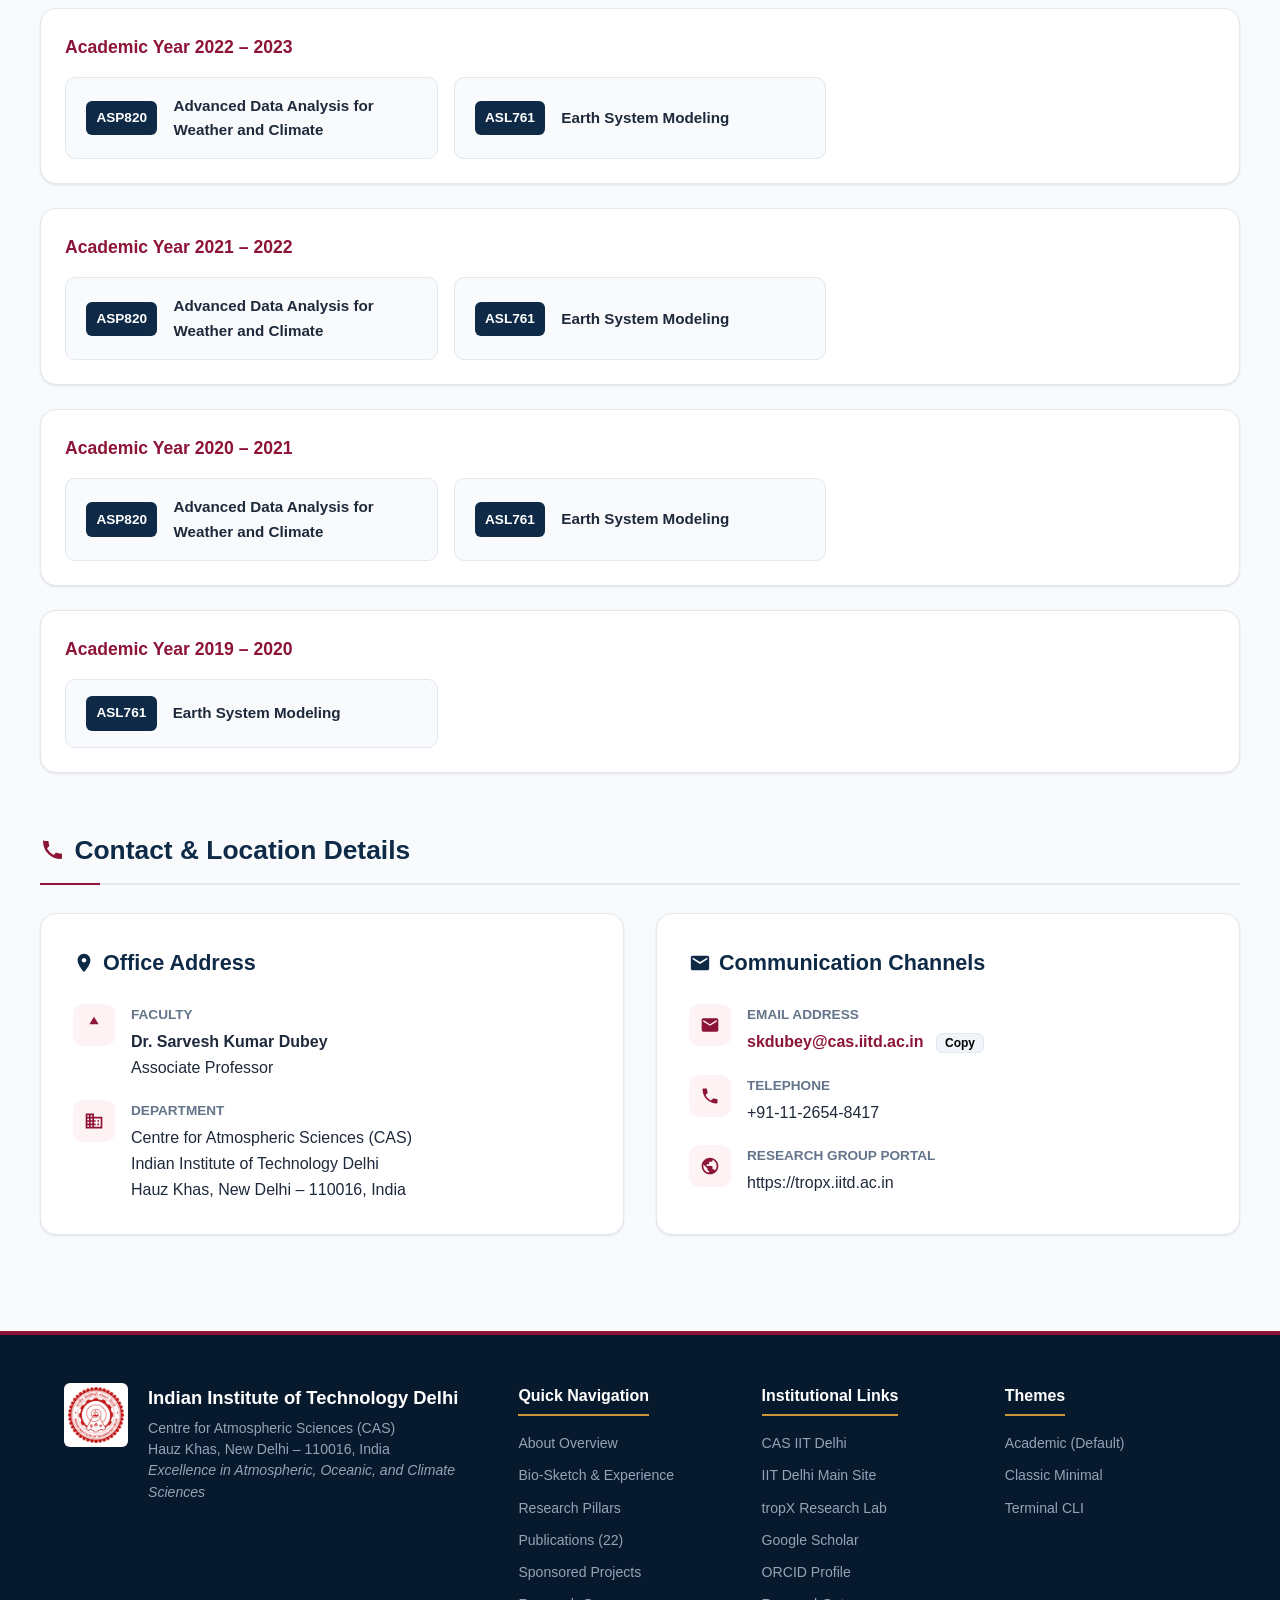
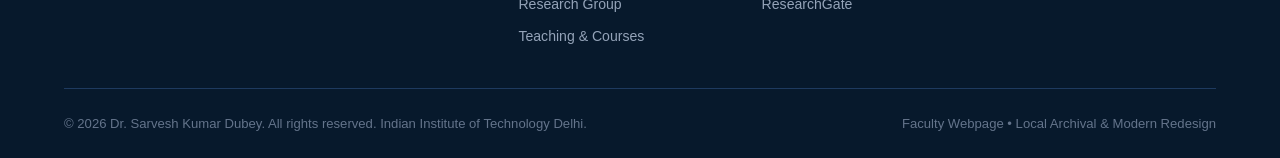
==== commit e73e6b6a: "Mark Murali Krishna's Ph.D. award (2026) with crown on avatar Co-Authored-By: Claude Opus 5.5 <norep" ====
--- a/index.html
+++ b/index.html
@@ -1124,10 +1124,10 @@
         </div>
 
         <div class="student-card">
-          <div class="student-avatar">MK</div>
+          <div class="student-avatar graduated" title="Ph.D. awarded 2026">MK<svg class="avatar-crown" viewBox="0 0 24 16" aria-hidden="true"><path d="M2 14L0 3l6 4 6-7 6 7 6-4-2 11z"/></svg></div>
           <div class="student-info">
             <h4>Murali Krishna</h4>
-            <div class="student-joined">Joined January 2021</div>
+            <div class="student-joined">Joined January 2021 &bull; Ph.D. awarded 2026</div>
             <div class="student-topic">Joint supervision with Dr. Somnath Baidya Roy (CAS) & Dr. John P. George (NCMRWF)</div>
           </div>
         </div>
--- a/assets/css/style.css
+++ b/assets/css/style.css
@@ -1196,6 +1196,24 @@
   align-items: center;
   justify-content: center;
   flex-shrink: 0;
+}
+
+.student-avatar.graduated {
+  position: relative;
+  box-shadow: 0 0 0 2px var(--iitd-gold);
+}
+
+.student-avatar .avatar-crown {
+  position: absolute;
+  top: -13px;
+  left: 50%;
+  width: 20px;
+  height: 14px;
+  transform: translateX(-50%) rotate(-12deg);
+  fill: var(--iitd-gold);
+  stroke: var(--iitd-gold-dark);
+  stroke-width: 1;
+  filter: drop-shadow(0 1px 1px rgba(0,0,0,0.2));
 }
 
 .student-info h4 {
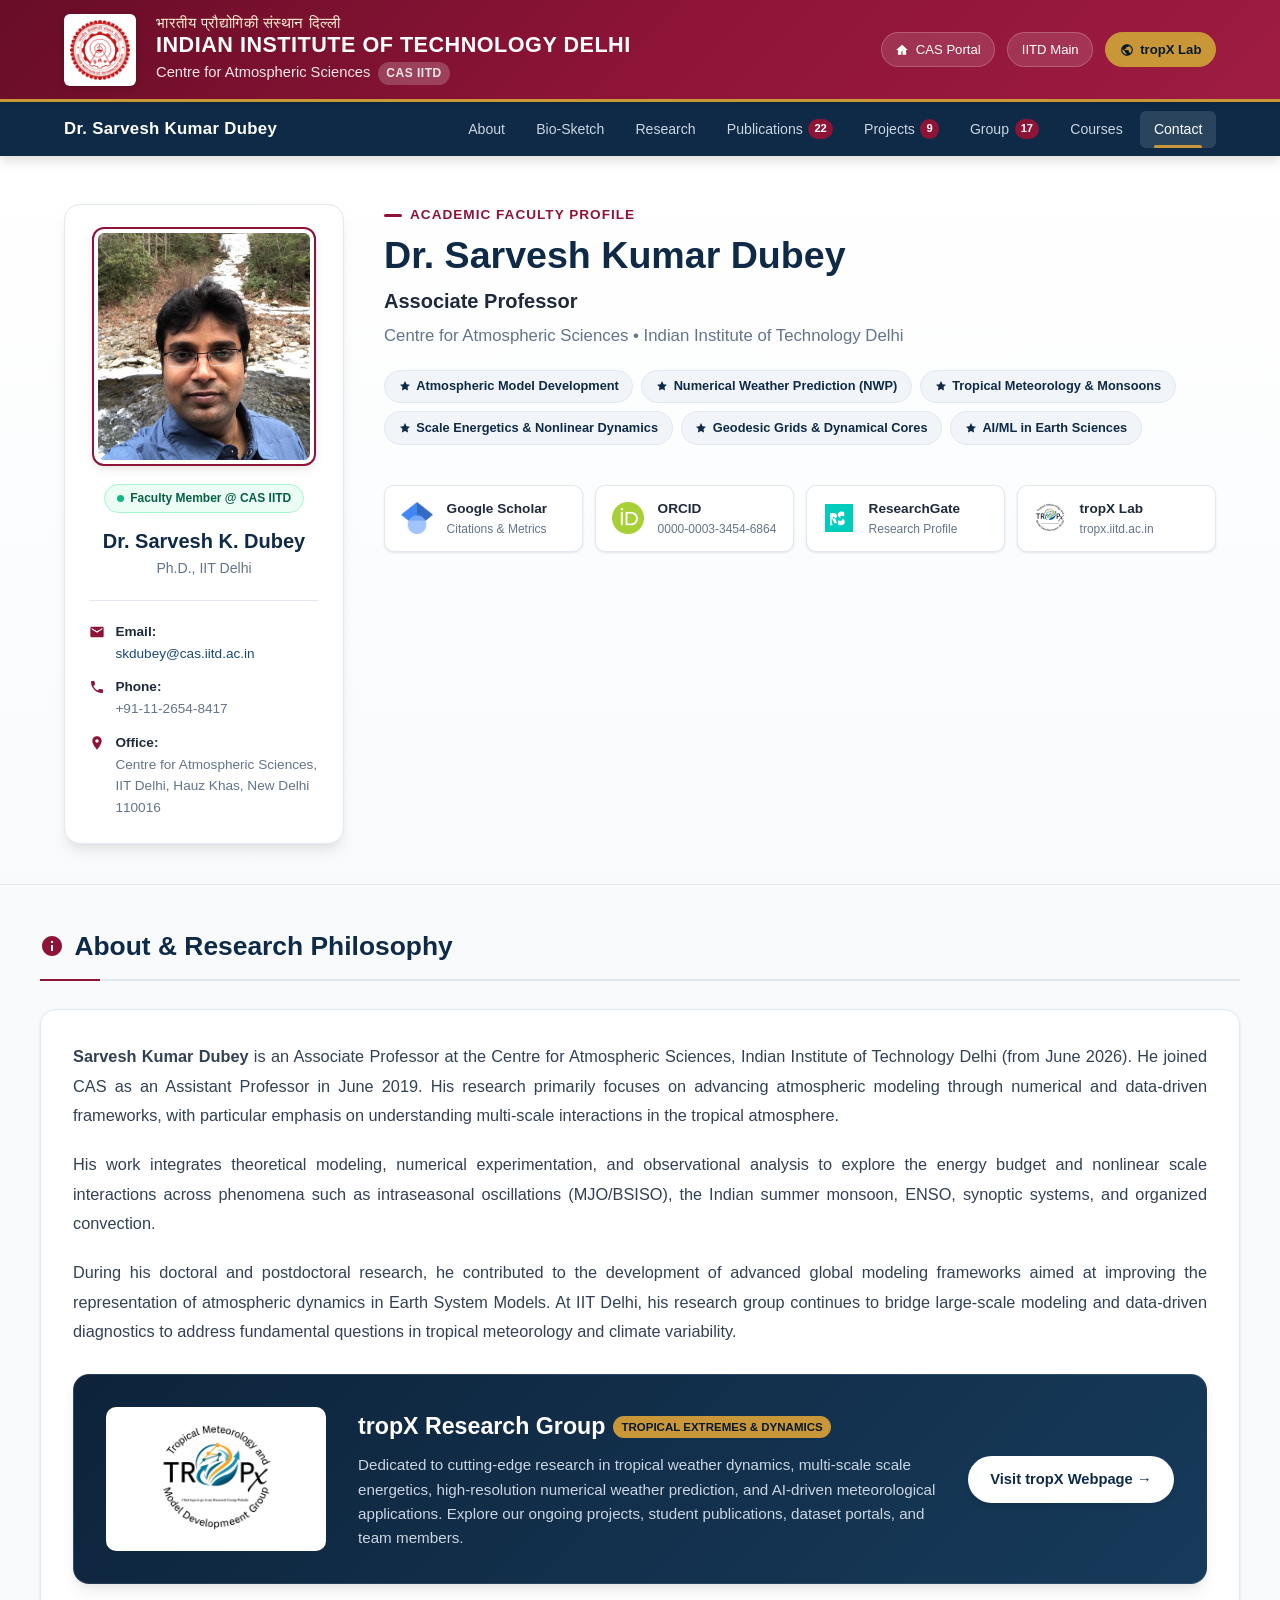
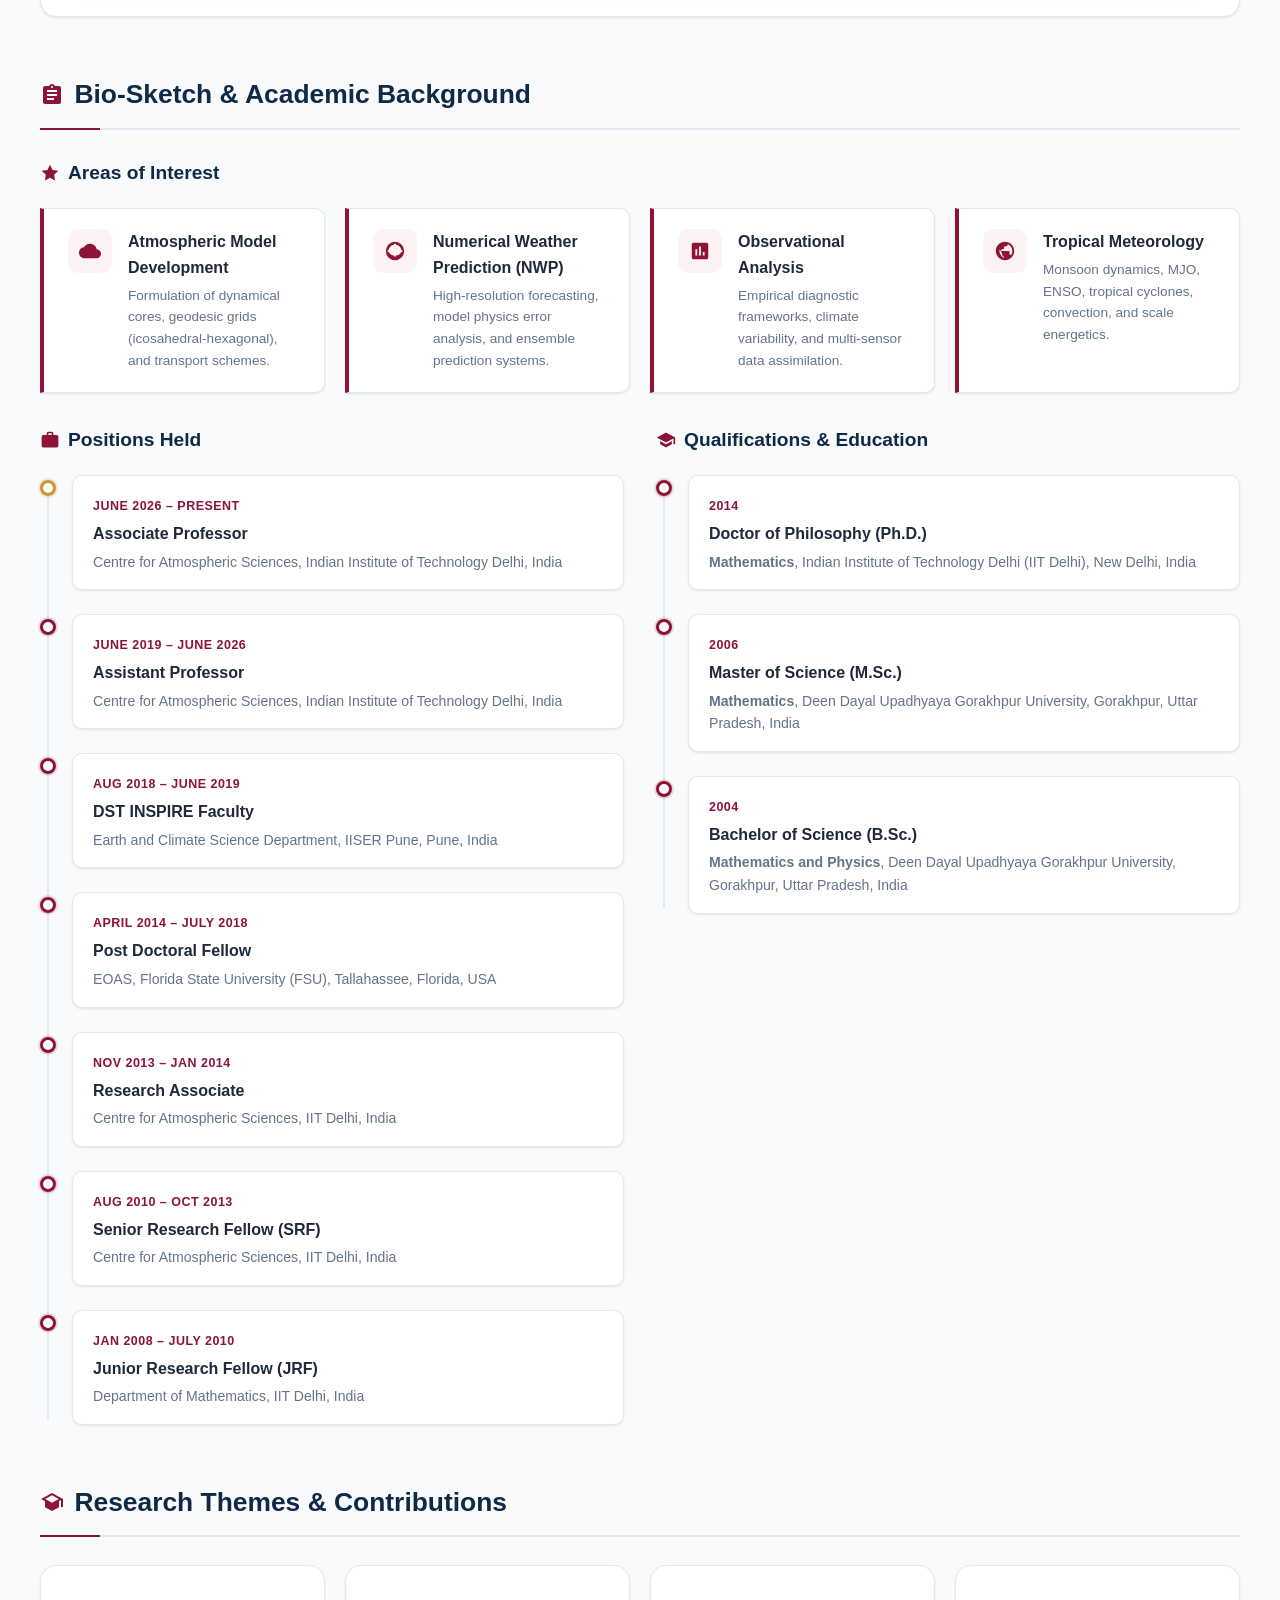
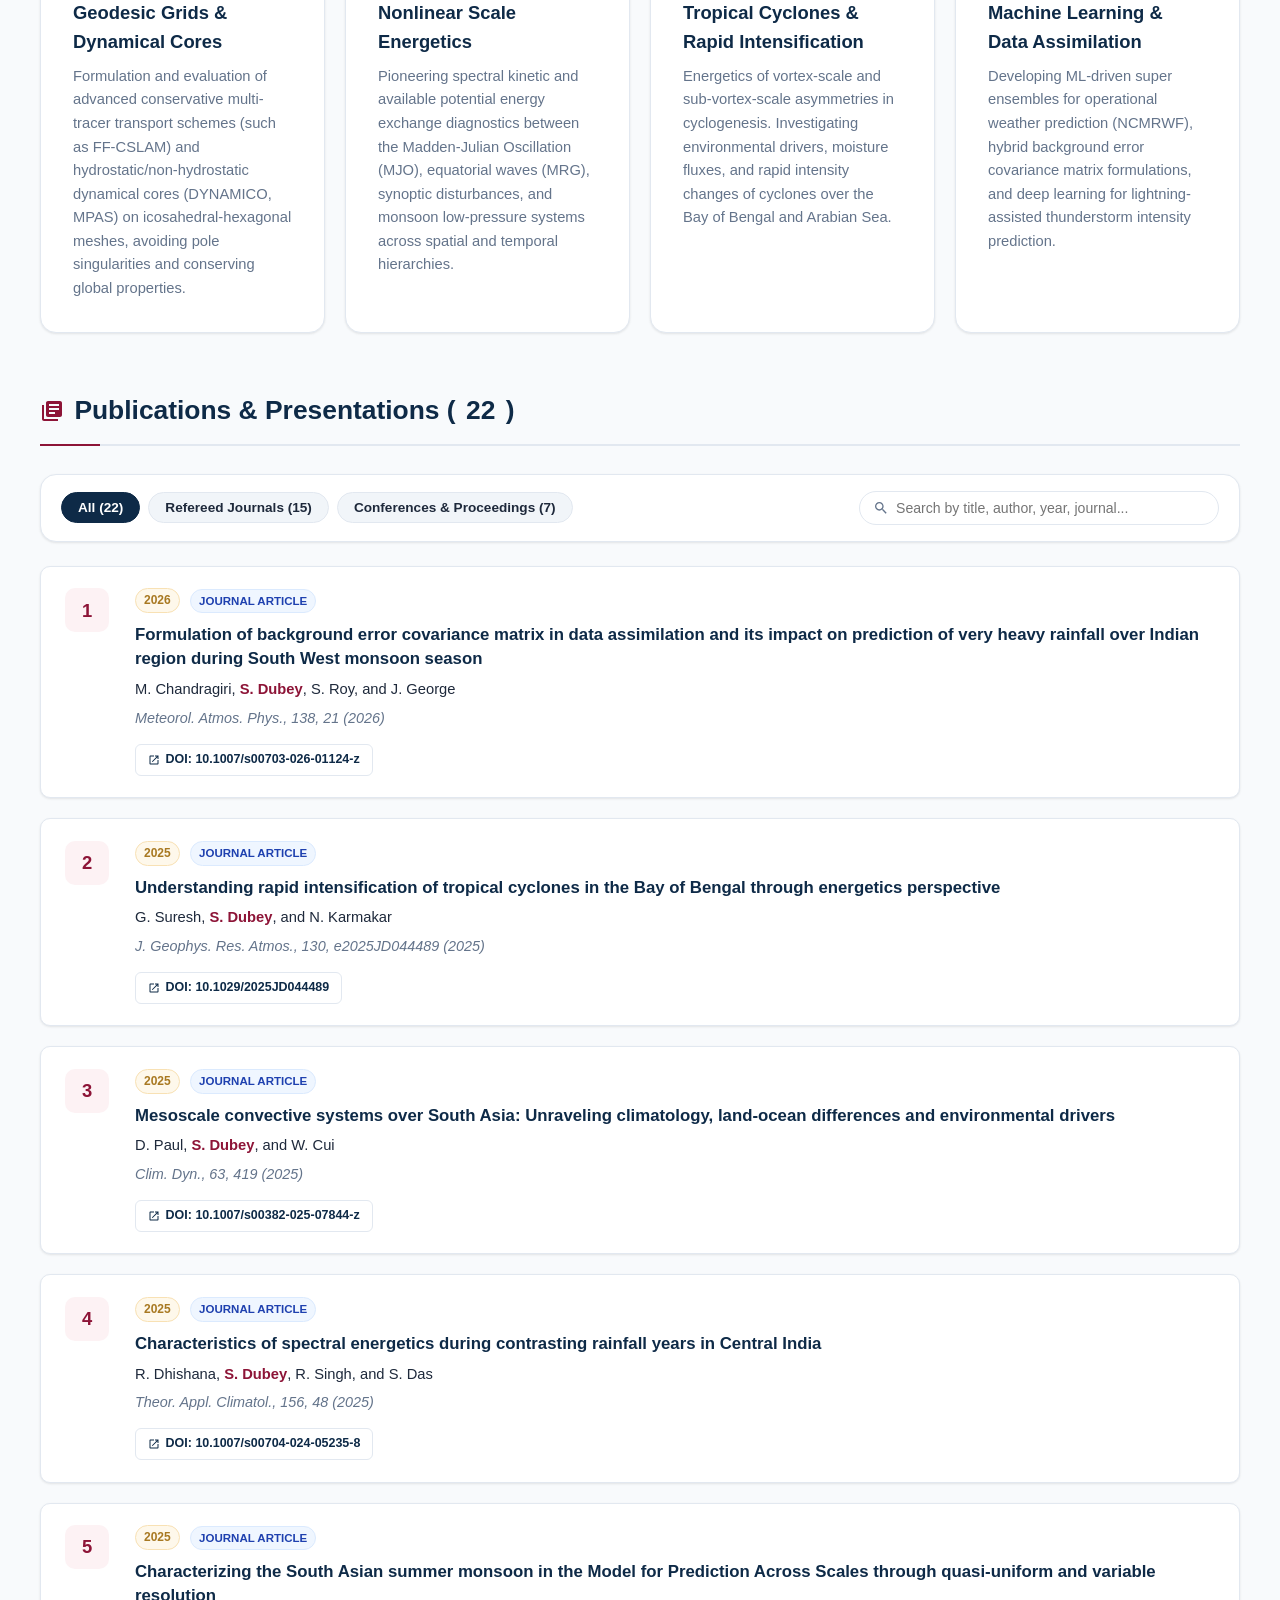
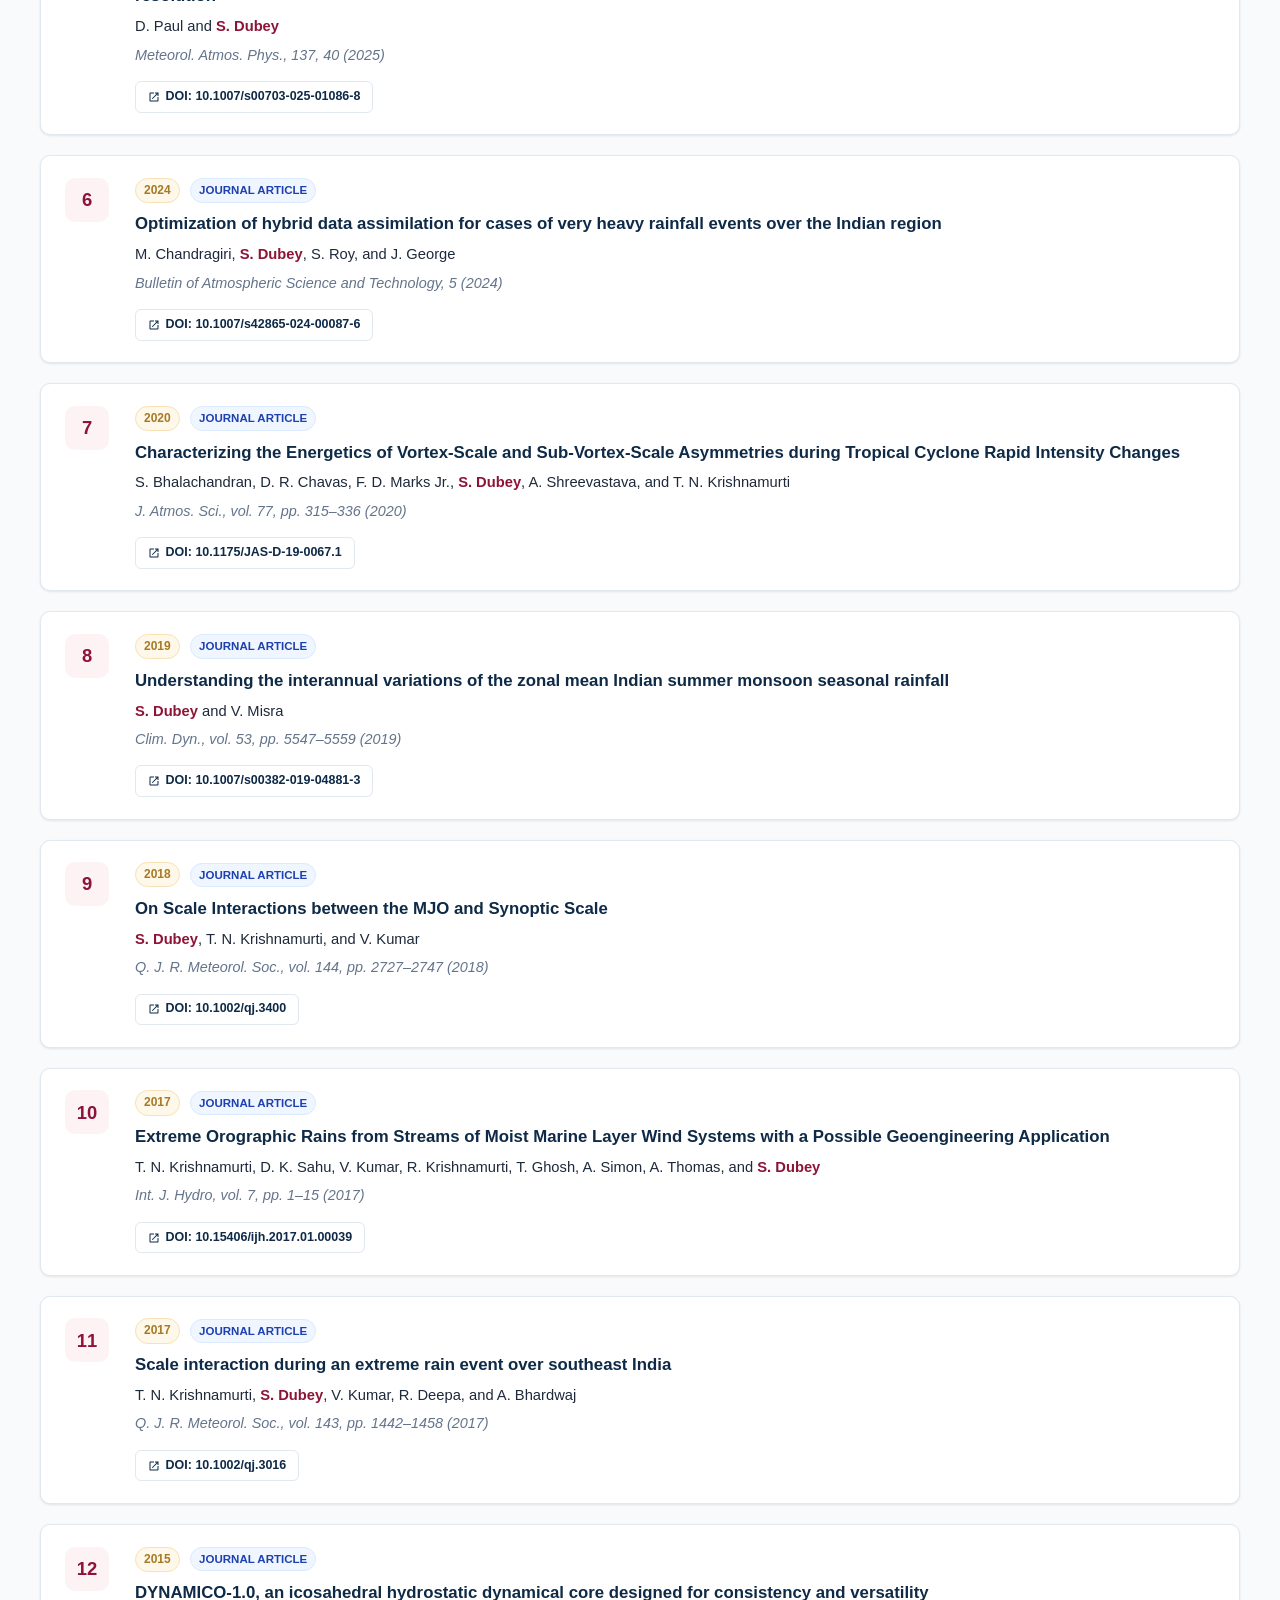
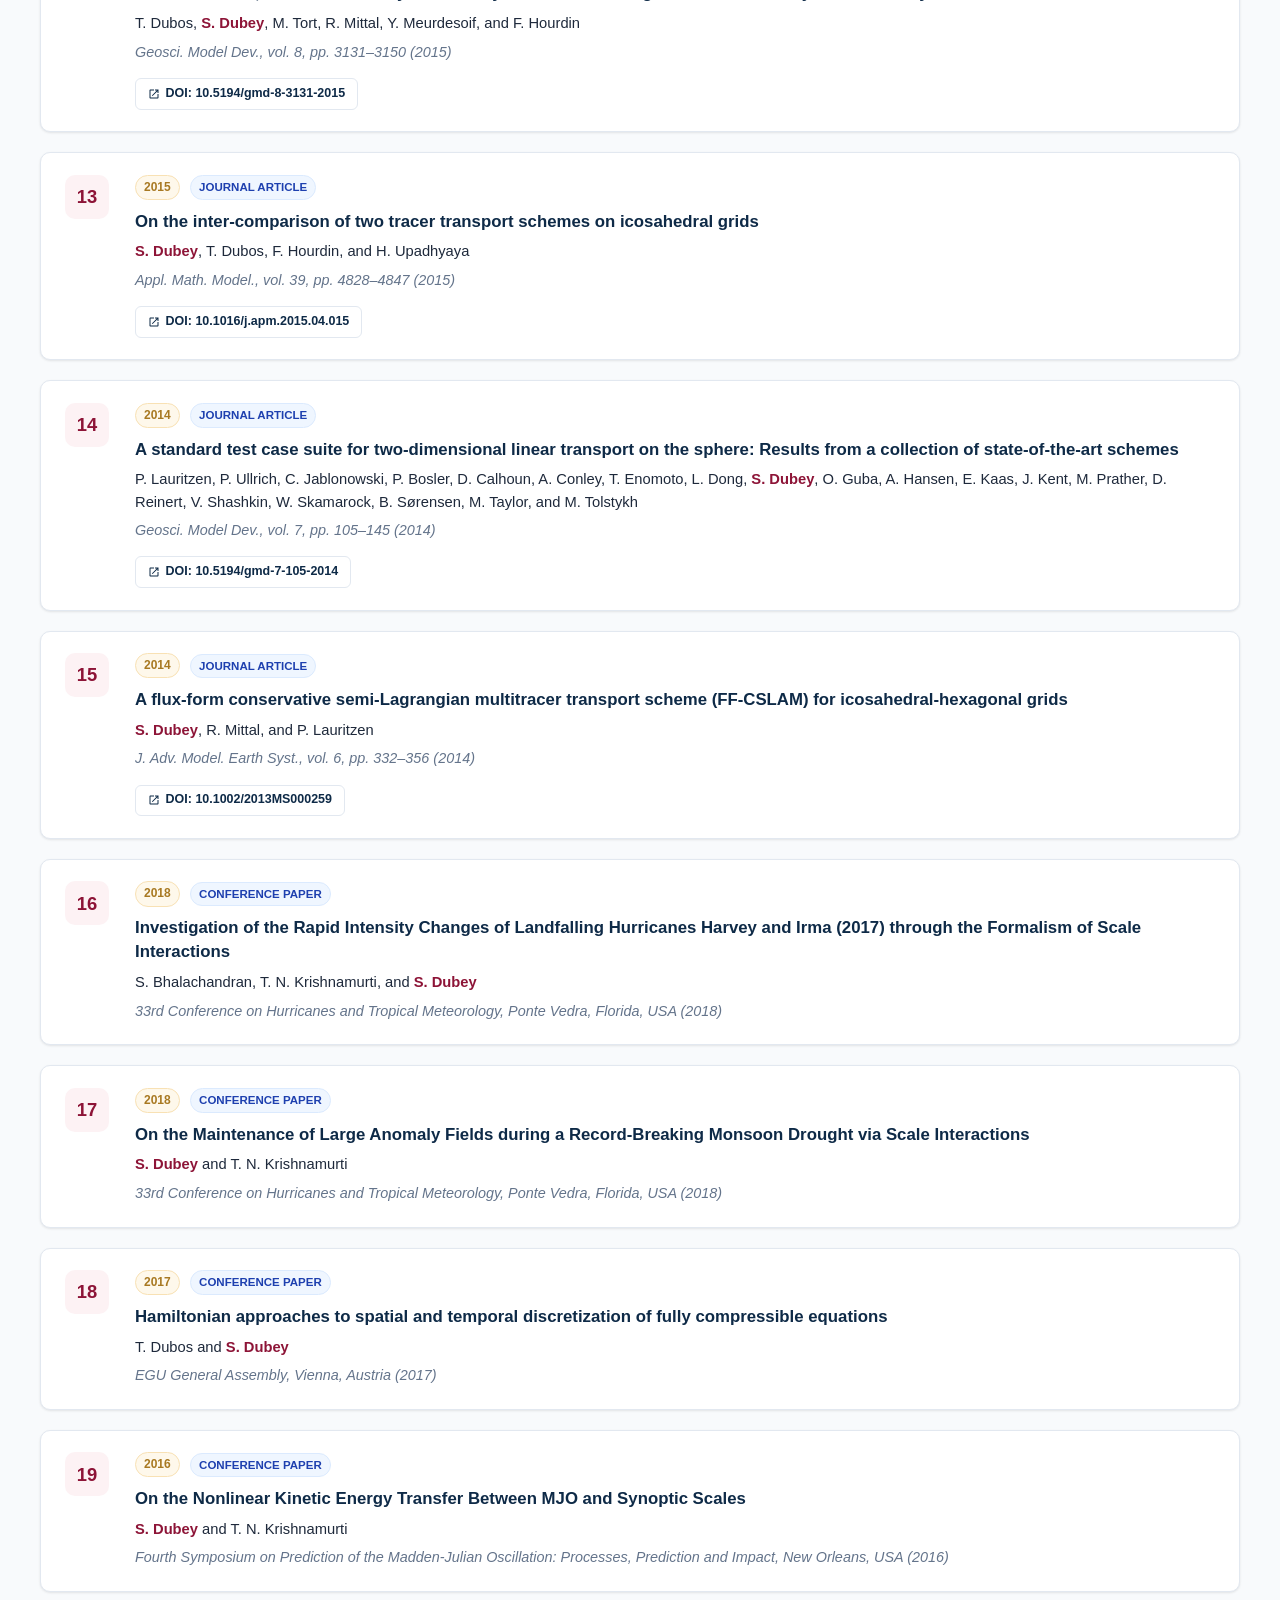
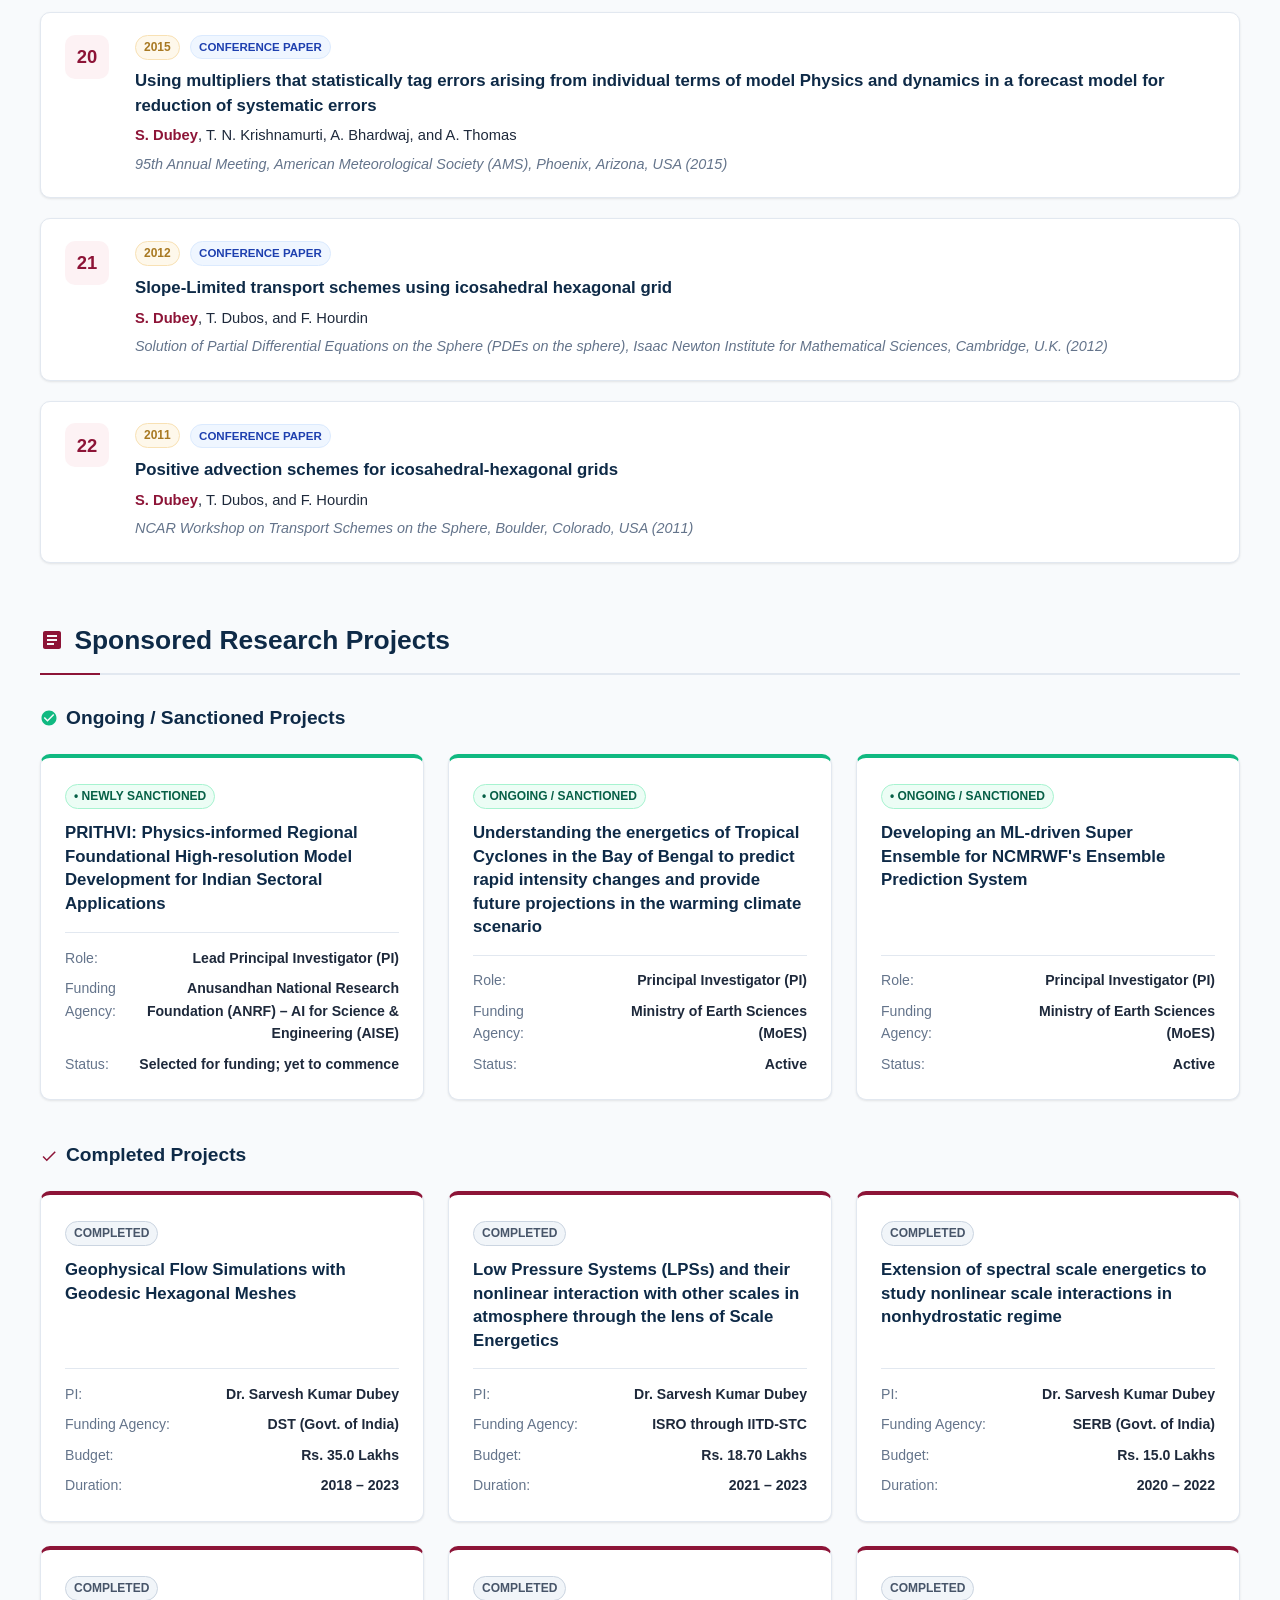
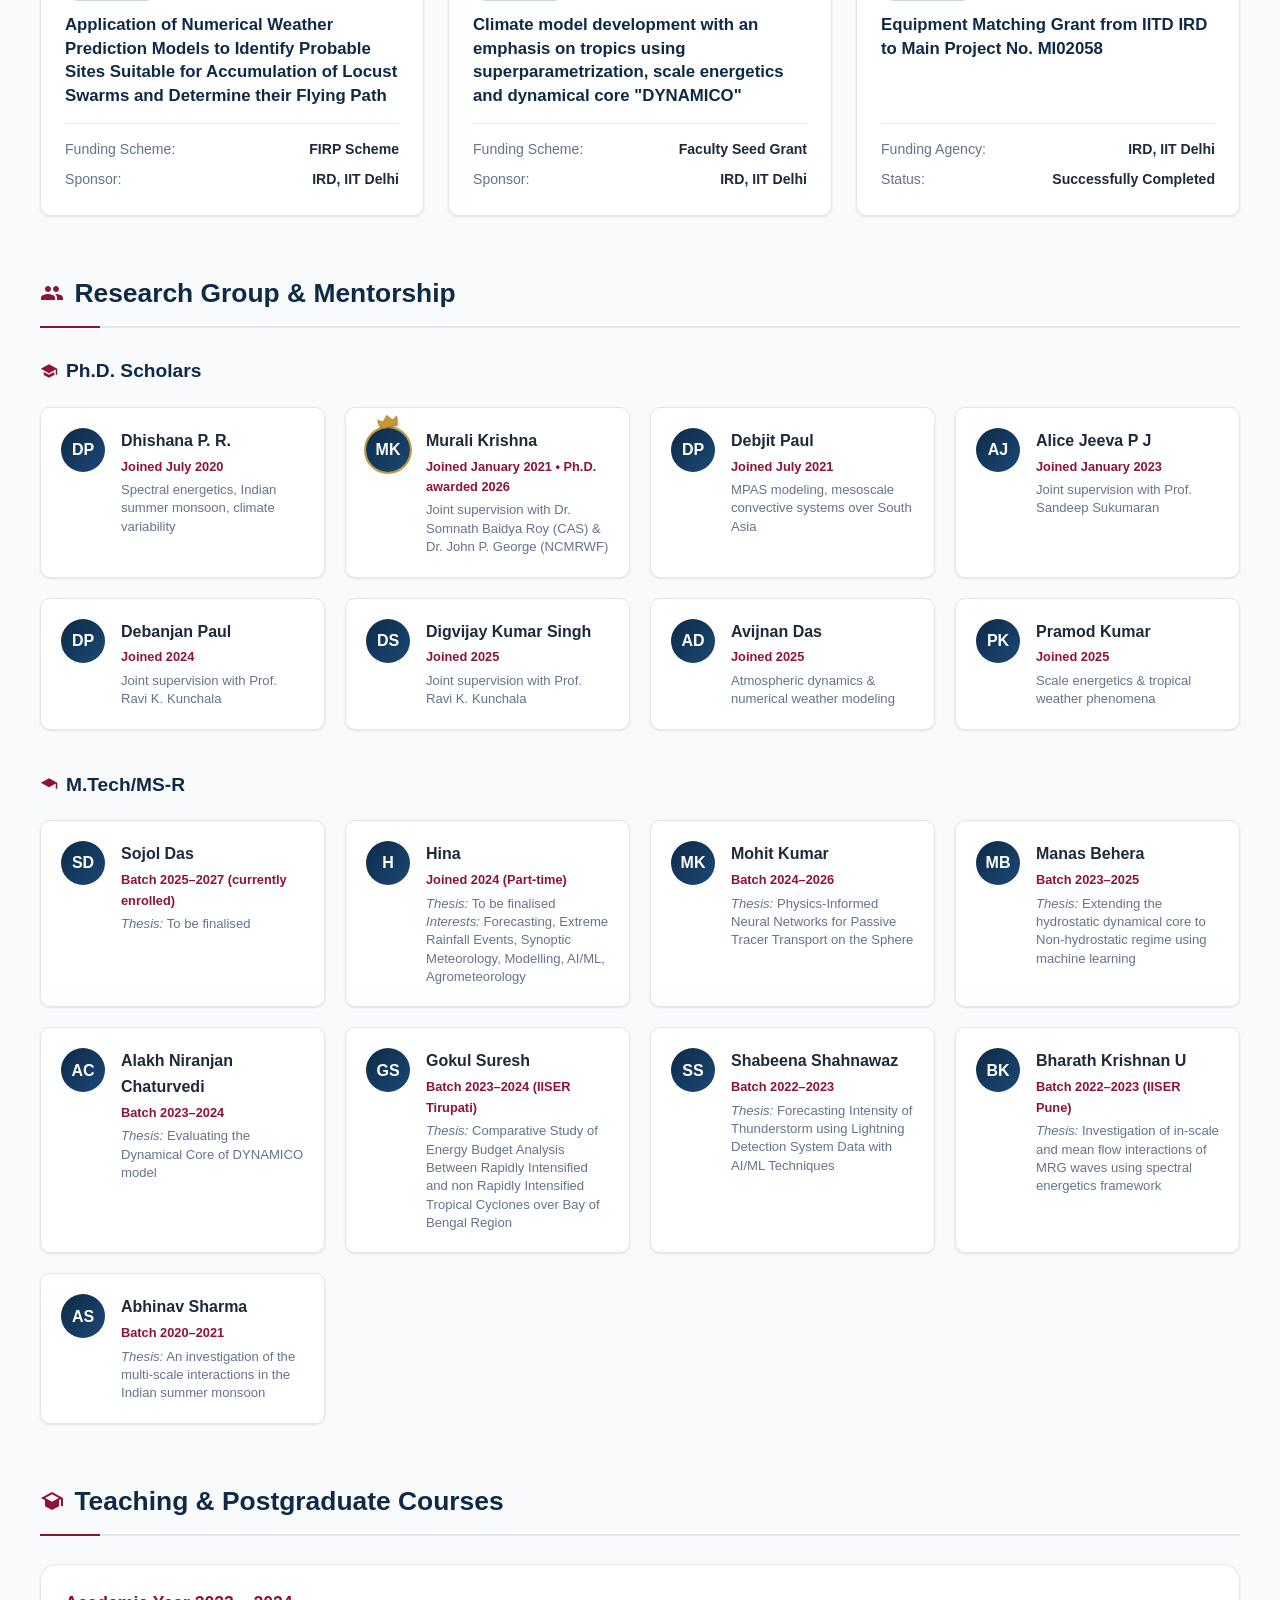
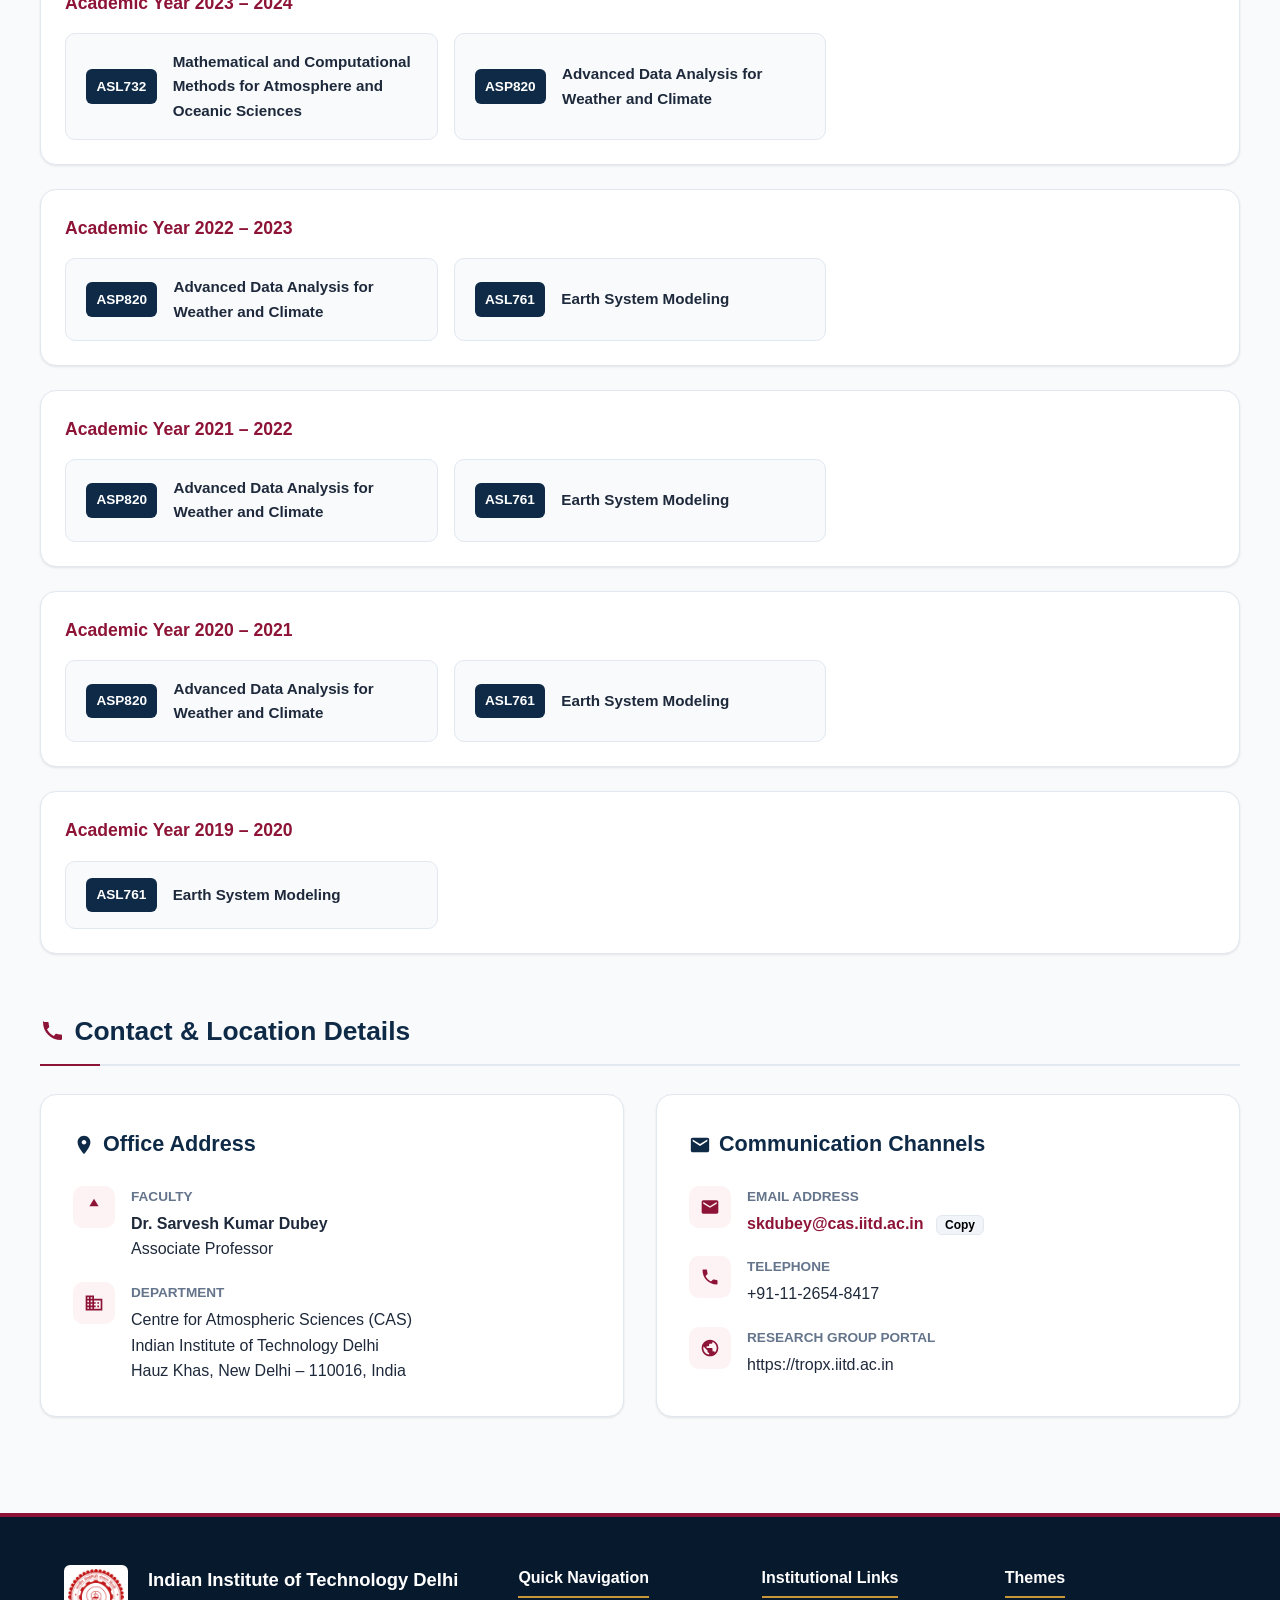
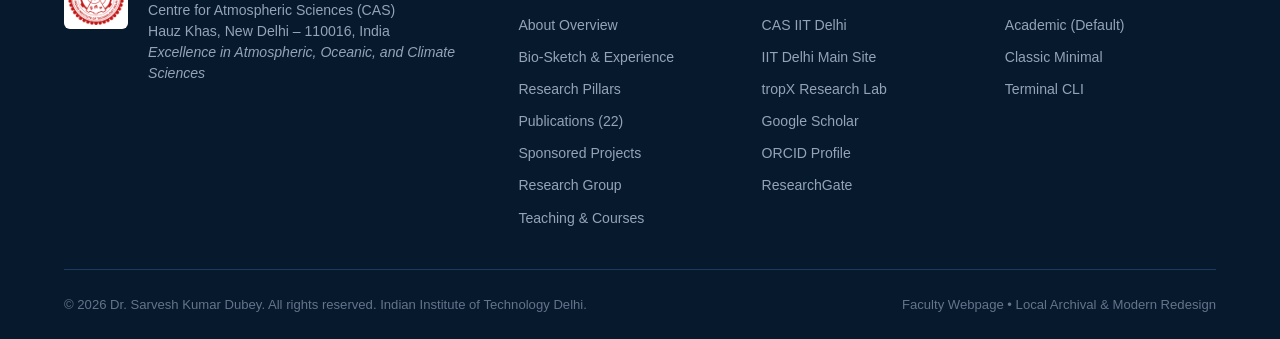
==== commit d8796697: "Add part-time M.Tech/MS-R student Hina Co-Authored-By: Claude Opus 5.5 <noreply@anthropic.com>" ====
--- a/index.html
+++ b/index.html
@@ -64,7 +64,7 @@
         <li class="nav-item"><a href="#research" class="nav-link">Research</a></li>
         <li class="nav-item"><a href="#publications" class="nav-link">Publications <span class="badge-count">22</span></a></li>
         <li class="nav-item"><a href="#projects" class="nav-link">Projects <span class="badge-count">9</span></a></li>
-        <li class="nav-item"><a href="#students" class="nav-link">Group <span class="badge-count">16</span></a></li>
+        <li class="nav-item"><a href="#students" class="nav-link">Group <span class="badge-count">17</span></a></li>
         <li class="nav-item"><a href="#courses" class="nav-link">Courses</a></li>
         <li class="nav-item"><a href="#contact" class="nav-link">Contact</a></li>
       </ul>
@@ -1205,6 +1205,15 @@
         </div>
 
         <div class="student-card">
+          <div class="student-avatar">H</div>
+          <div class="student-info">
+            <h4>Hina</h4>
+            <div class="student-joined">Joined 2024 (Part-time)</div>
+            <div class="student-topic"><em>Thesis:</em> To be finalised<br><em>Interests:</em> Forecasting, Extreme Rainfall Events, Synoptic Meteorology, Modelling, AI/ML, Agrometeorology</div>
+          </div>
+        </div>
+
+        <div class="student-card">
           <div class="student-avatar">MK</div>
           <div class="student-info">
             <h4>Mohit Kumar</h4>
